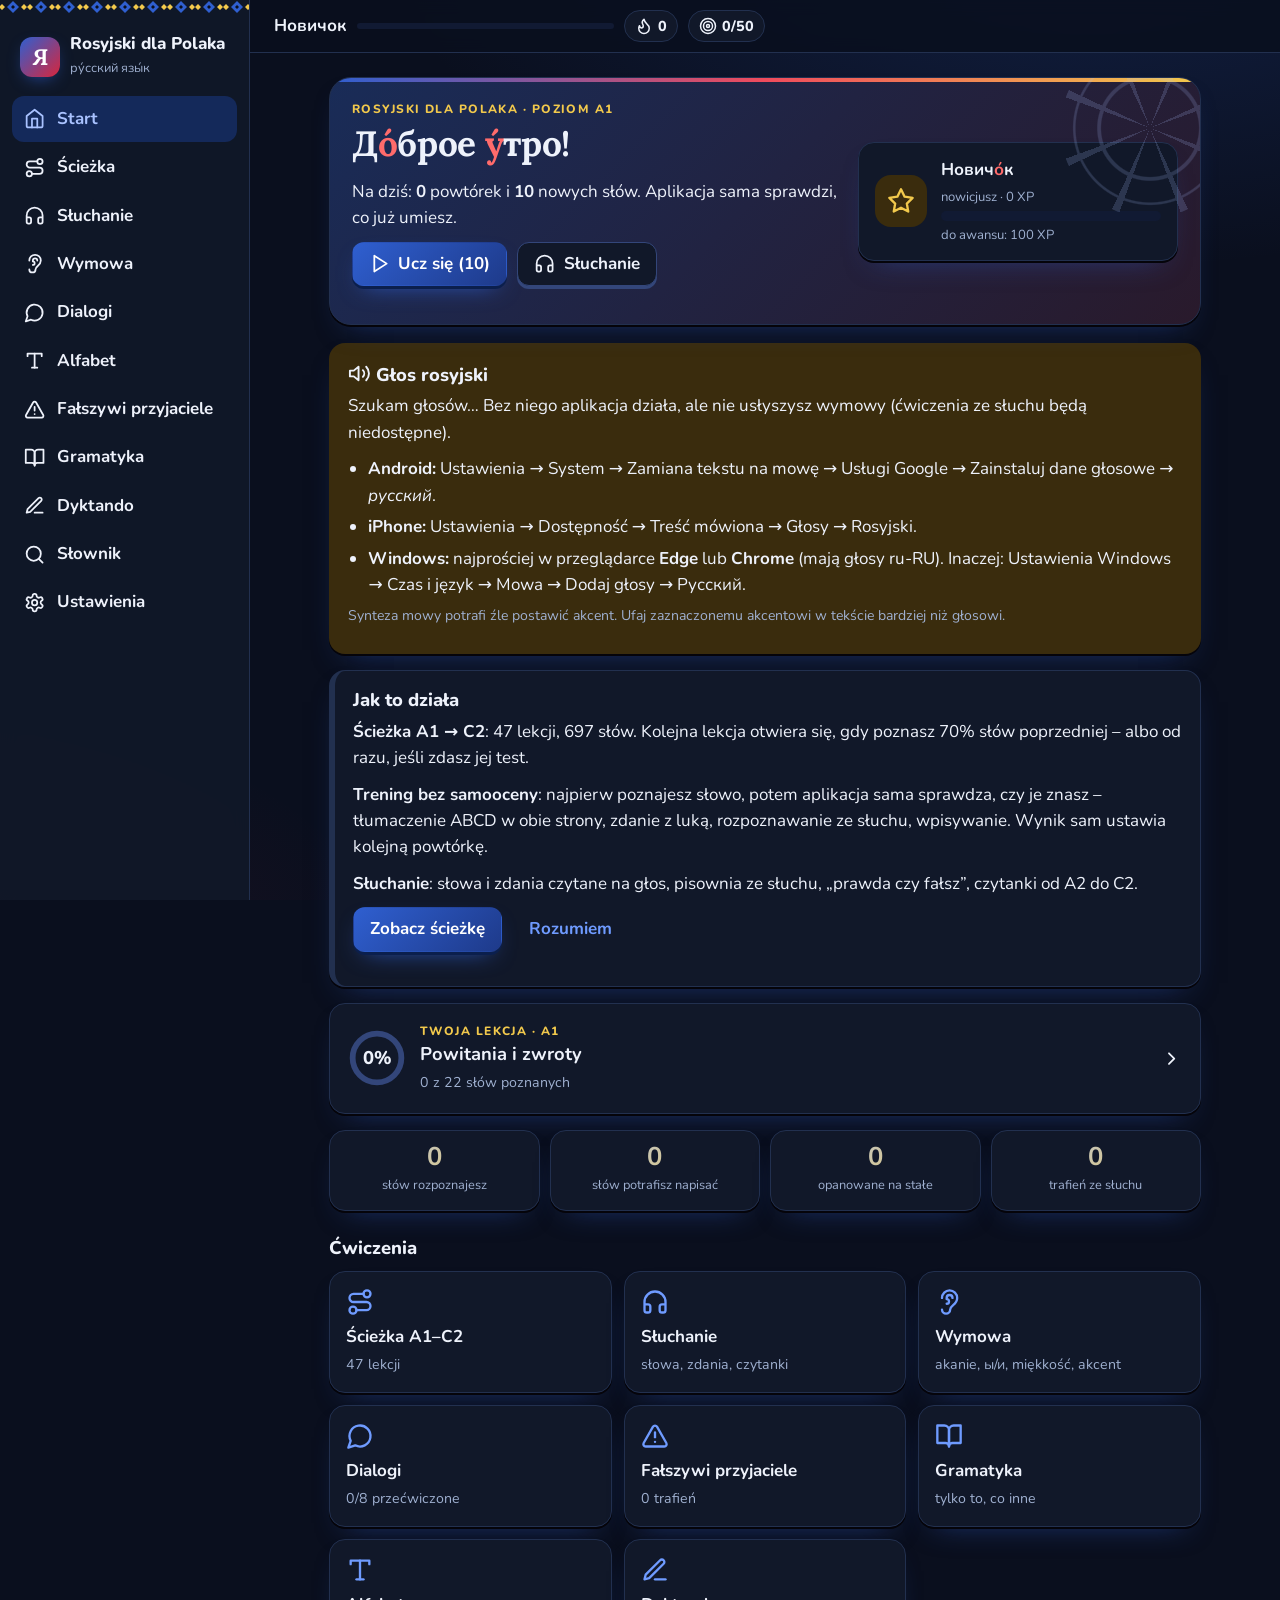
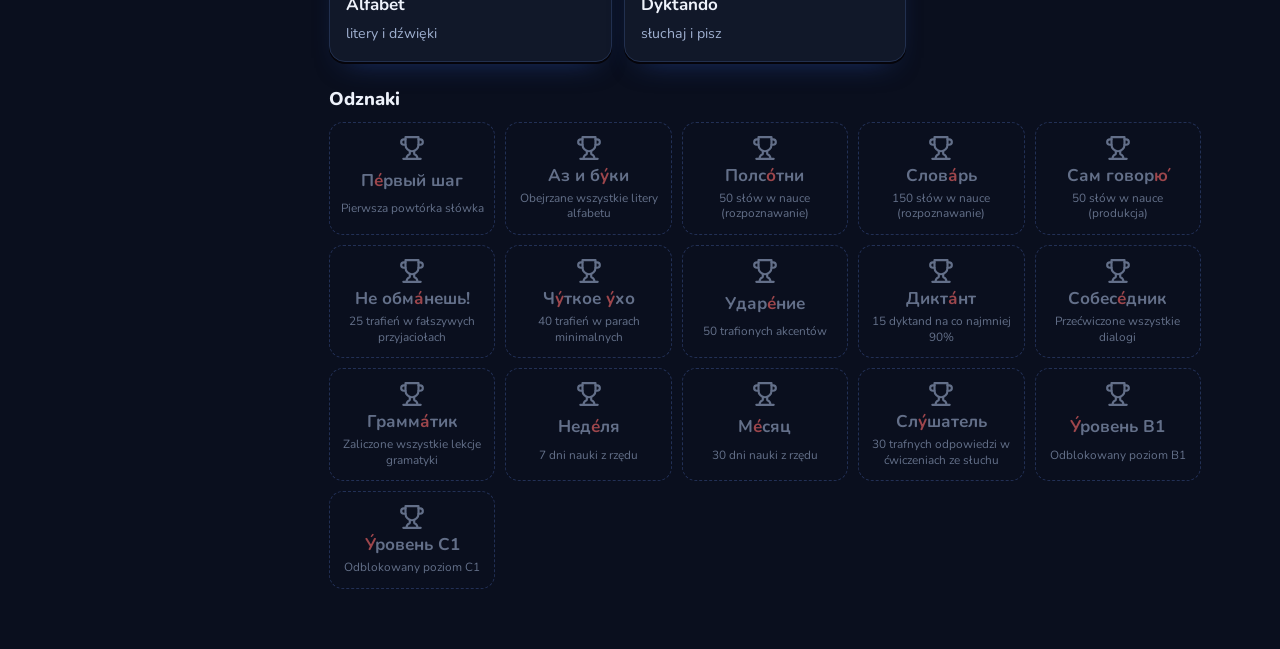
==== docs/index.html @ 23b83c66 "Rosyjski dla Polaka: ścieżka A1–C2 z akcentami, trening z automatycznym sprawdzaniem, słuchanie, mot" ====
<!doctype html>
<html lang="pl">
<head>
<meta charset="utf-8">
<meta name="viewport" content="width=device-width, initial-scale=1, viewport-fit=cover">
<title>Rosyjski dla Polaka</title>
<meta name="description" content="Nauka języka rosyjskiego dla osób polskojęzycznych: ścieżka A1–C2, słownictwo z akcentem i powtórkami, słuchanie, fałszywi przyjaciele, wymowa, dialogi, gramatyka kontrastowa.">
<meta name="theme-color" content="#0a0f1e">
<meta name="apple-mobile-web-app-capable" content="yes">
<meta name="mobile-web-app-capable" content="yes">
<meta name="apple-mobile-web-app-status-bar-style" content="default">
<meta name="apple-mobile-web-app-title" content="Rosyjski">
<link rel="manifest" href="manifest.webmanifest">
<link rel="apple-touch-icon" href="apple-touch-icon.png">
<link rel="preconnect" href="https://fonts.googleapis.com">
<link rel="preconnect" href="https://fonts.gstatic.com" crossorigin>
<link rel="stylesheet" href="https://fonts.googleapis.com/css2?family=Lora:ital,wght@0,400;0,500;0,700;1,400&family=Nunito:wght@400;600;700;800&display=swap">
<link rel="icon" href="data:image/svg+xml,%3Csvg xmlns='http://www.w3.org/2000/svg' viewBox='0 0 32 32'%3E%3Crect width='32' height='32' rx='8' fill='%231e3a8a'/%3E%3Crect y='26' width='32' height='6' fill='%23d7263d'/%3E%3Ctext x='16' y='21' font-family='Georgia' font-size='18' font-weight='700' fill='white' text-anchor='middle'%3E%D0%AF%3C/text%3E%3C/svg%3E">
<style>
/* ============================================================
   UKRAIŃSKI DLA POLAKA – system wizualny
   Paleta: kobalt i pszeniczne złoto, akcent czerwieni haftu (вишива́нка).
   Czcionki: Nunito (interfejs) + Lora (ukraińskie słowa) – obie z cyrylicą.
   ============================================================ */
/* Motyw czarno-fioletowy (domyślny) – tokeny w stylu shadcn: tła zinc/violet, akcent fioletowy, kontrast tekstu ≥ 4.5:1 */
:root, :root[data-theme="dark"] {
  --bg: #0a0f1e; --bg2: #111a33; --surface: #111829; --surface2: #172138; --ink: #eef2fb; --muted: #9fb0d0; --line: #22304f; --line2: #33467a;
  --primary: #6f9bff; --primary-d: #a9c2ff; --primary-soft: #14295a; --on-primary: #07122b; --fill: #2f5fd0;
  --gold: #f2c94c; --gold-l: #f2c94c; --gold-soft: #3a2c0d;
  --red: #ef4b5c; --red-soft: #3a1219;
  --ok: #4ade80; --ok-soft: #10291c; --bad: #fb7185; --bad-soft: #3a1420; --mid: #fbbf24; --mid-soft: #3a2c0d;
  --st: #ff6b6b;
  --glow: radial-gradient(1200px 600px at 85% -10%, rgba(47, 95, 208, .22), transparent 60%), radial-gradient(900px 500px at -10% 110%, rgba(215, 38, 61, .12), transparent 60%);
  --sans: 'Nunito', 'Segoe UI', system-ui, -apple-system, Roboto, sans-serif;
  --serif: 'Lora', Georgia, 'Times New Roman', serif;
  --clay: 0 2px 0 #05040a, 0 14px 30px -18px rgba(47, 95, 208, .55);
  --r: 16px;
  color-scheme: dark;
}
:root[data-theme="light"] {
  --bg: #f4f7fc; --bg2: #e6edf9; --surface: #ffffff; --surface2: #f8f6fd; --ink: #0f1a33; --muted: #4d5b78; --line: #dbe3f2; --line2: #c4d1ea;
  --primary: #1d4ed8; --primary-d: #1e3a8a; --primary-soft: #eef2fb; --on-primary: #ffffff; --fill: #1d4ed8;
  --gold: #1e3a8a; --gold-l: #d7263d; --gold-soft: #fef3c7;
  --red: #c8102e; --red-soft: #fde4e7;
  --ok: #15803d; --ok-soft: #dcfce7; --bad: #be123c; --bad-soft: #ffe4e6; --mid: #a16207; --mid-soft: #fef3c7;
  --st: #c8102e;
  --glow: radial-gradient(1200px 600px at 85% -10%, rgba(47, 95, 208, .10), transparent 60%);
  --clay: 0 2px 0 var(--line2), 0 12px 26px -18px rgba(30, 58, 138, .35);
  color-scheme: light;
}
* { box-sizing: border-box; }
html { -webkit-text-size-adjust: 100%; }
html, body { margin: 0; }
body { background: var(--bg); color: var(--ink); font: 17px/1.55 var(--sans); -webkit-font-smoothing: antialiased; overflow-x: hidden; }
a { color: var(--primary); text-underline-offset: 2px; }
button, input, select { font: inherit; color: inherit; }
h1, h2, h3 { line-height: 1.2; margin: 0 0 .4em; }
h1 { font-size: 1.7rem; font-weight: 800; letter-spacing: -.01em; }
h2 { font-size: 1.15rem; font-weight: 800; }
p { margin: 0 0 .6em; }
.ic { width: 1.25em; height: 1.25em; fill: none; stroke: currentColor; stroke-width: 2; stroke-linecap: round; stroke-linejoin: round; flex: none; vertical-align: -.22em; }
[lang="uk"], .ua { font-family: var(--serif); }
.st { color: var(--st); font-weight: 700; }
.muted { color: var(--muted); }
.small { font-size: .88rem; }
.center { text-align: center; justify-content: center; }
kbd { font: 600 .7rem var(--sans); border: 1px solid var(--line2); border-radius: 5px; padding: 0 .35em; color: var(--muted); margin-left: .4em; }
@media (hover: none) { kbd { display: none; } }

/* ---------- Szkielet ---------- */
.app { display: flex; min-height: 100vh; }
.side { width: 250px; flex: none; position: sticky; top: 0; height: 100vh; overflow-y: auto; background: var(--surface); border-right: 1px solid var(--line); padding: 0 12px 20px; }
.side::before { content: ''; display: block; height: 14px; margin: 0 -12px 14px; background: var(--emb) repeat-x center / auto 14px; }
.brand { display: flex; gap: 10px; align-items: center; padding: 6px 8px 16px; text-decoration: none; color: var(--ink); }
.brand .ini { width: 40px; height: 40px; border-radius: 12px; background: var(--primary); color: #fff; display: grid; place-items: center; font: 700 1.4rem var(--serif); box-shadow: inset 0 -5px 0 var(--gold-l); }
.brand b { display: block; font-weight: 800; line-height: 1.15; }
.brand small { color: var(--muted); font-size: .8rem; }
.nav a { display: flex; gap: 12px; align-items: center; padding: 10px 12px; border-radius: 12px; text-decoration: none; color: var(--ink); font-weight: 700; margin-bottom: 2px; }
.nav a:hover { background: var(--surface2); }
.nav a.on { background: var(--primary-soft); color: var(--primary-d); }
.col { flex: 1; min-width: 0; }
.status { position: sticky; top: 0; z-index: 20; display: flex; gap: 10px; align-items: center; padding: 10px 24px; background: color-mix(in srgb, var(--bg) 88%, transparent); backdrop-filter: blur(8px); border-bottom: 1px solid var(--line); }
.status .lv { display: flex; align-items: center; gap: 10px; text-decoration: none; color: var(--ink); flex: 1; max-width: 340px; min-width: 0; }
.status .lvn { font-weight: 700; white-space: nowrap; }
.status .bar { flex: 1; }
.pill { display: inline-flex; gap: 5px; align-items: center; padding: 4px 10px; border-radius: 99px; background: var(--surface); border: 1px solid var(--line); font-weight: 800; font-size: .9rem; white-space: nowrap; }
.pill.hot { color: var(--red); }
.pill.goal.done { background: var(--ok-soft); color: var(--ok); border-color: transparent; }
.main { max-width: 920px; margin: 0 auto; padding: 24px 24px 60px; }
.bottomnav { display: none; }
@media (max-width: 860px) {
  .side { display: none; }
  .status { padding: 8px 16px; }
  .main { padding: 16px 16px calc(96px + env(safe-area-inset-bottom)); }
  .bottomnav { display: flex; position: fixed; left: 0; right: 0; bottom: 0; z-index: 30; background: var(--surface); border-top: 1px solid var(--line); padding: 6px 4px calc(6px + env(safe-area-inset-bottom)); }
  .bottomnav a { flex: 1; display: flex; flex-direction: column; align-items: center; gap: 2px; padding: 6px 2px; text-decoration: none; color: var(--muted); font-size: .72rem; font-weight: 700; border-radius: 12px; min-height: 48px; }
  .bottomnav a .ic { width: 24px; height: 24px; }
  .bottomnav a.on { color: var(--primary); background: var(--primary-soft); }
  h1 { font-size: 1.45rem; }
}

/* ---------- Elementy ---------- */
.card { background: var(--surface); border: 1px solid var(--line); border-radius: var(--r); box-shadow: var(--clay); padding: 18px; margin-bottom: 16px; }
.card.note { background: var(--surface2); }
.card.warn { background: var(--gold-soft); border-color: transparent; }
.card.warn ul { padding-left: 1.2em; margin: .4em 0; }
.card.warn li { margin-bottom: .3em; }
.btn { display: inline-flex; align-items: center; justify-content: center; gap: 8px; min-height: 44px; padding: 8px 16px; border-radius: 12px; border: 1px solid var(--line2); background: var(--surface); color: var(--ink); font-weight: 700; text-decoration: none; cursor: pointer; box-shadow: 0 3px 0 var(--line2); transition: transform .08s, box-shadow .08s, background .15s; }
.btn:hover { background: var(--surface2); }
.btn:active { transform: translateY(2px); box-shadow: 0 1px 0 var(--line2); }
.btn:disabled { opacity: .55; cursor: default; }
.btn.primary { background: var(--primary); border-color: var(--primary-d); color: #fff; box-shadow: 0 3px 0 var(--primary-d); }
.btn.primary:hover { filter: brightness(1.07); }
:root[data-theme="dark"] .btn.primary { color: #0d1526; }
@media (prefers-color-scheme: dark) { :root:not([data-theme="light"]) .btn.primary { color: #0d1526; } }
.btn.ghost { background: transparent; box-shadow: none; border-color: transparent; color: var(--primary); }
.btn.danger { color: var(--bad); }
.btn.block { display: flex; width: 100%; }
.row { display: flex; flex-wrap: wrap; gap: 10px; align-items: center; margin: 10px 0 16px; }
.bar { height: 10px; border-radius: 99px; background: var(--bg2); overflow: hidden; }
.bar i { display: block; height: 100%; background: var(--primary); border-radius: 99px; transition: width .4s; }
.bar.gold i { background: var(--gold-l); }
.bar.thin { height: 6px; }
.tag { display: inline-flex; align-items: center; gap: 4px; font-size: .75rem; font-weight: 800; padding: 2px 9px; border-radius: 99px; background: var(--surface2); color: var(--muted); white-space: nowrap; }
.tag .ic { width: 1em; height: 1em; }
.sim-t { background: var(--ok-soft); color: var(--ok); }
.sim-p { background: var(--primary-soft); color: var(--primary-d); }
.sim-f { background: var(--red-soft); color: var(--red); }
.sim-o { background: var(--gold-soft); color: var(--gold); }
.say { display: inline-grid; place-items: center; width: 40px; height: 40px; border-radius: 50%; border: 1px solid var(--line2); background: var(--primary-soft); color: var(--primary-d); cursor: pointer; vertical-align: middle; flex: none; position: relative; }
.say.slow { width: auto; padding: 0 10px; border-radius: 99px; gap: 4px; display: inline-flex; align-items: center; }
.say.slow small { font-weight: 800; font-size: .72rem; }
.say.speaking, .say-chip.speaking { animation: pulse 1s infinite; }
@keyframes pulse { 50% { box-shadow: 0 0 0 6px color-mix(in srgb, var(--primary) 25%, transparent); } }
.chip { display: inline-flex; align-items: center; gap: 6px; padding: 6px 12px; border-radius: 99px; border: 1px solid var(--line2); background: var(--surface); text-decoration: none; color: var(--ink); font-weight: 700; font-size: .9rem; cursor: pointer; min-height: 40px; }
.chip.on { background: var(--primary); color: #fff; border-color: var(--primary-d); }
.chips { display: flex; gap: 8px; flex-wrap: wrap; margin-bottom: 16px; }
.tr { display: block; font: italic .9rem var(--sans); color: var(--muted); }
.sec { margin: 26px 0 12px; }
.phead { margin-bottom: 18px; }
.phead .lead { color: var(--muted); max-width: 64ch; }
.backl { display: inline-flex; align-items: center; gap: 4px; text-decoration: none; font-weight: 700; margin-bottom: 8px; min-height: 40px; }

/* ---------- Start ---------- */
.hero { display: grid; grid-template-columns: 1fr 320px; gap: 18px; align-items: center; margin-bottom: 18px; }
.kicker { text-transform: uppercase; letter-spacing: .12em; font-size: .75rem; font-weight: 800; color: var(--red); margin-bottom: .3em; }
.hero h1 { font-family: var(--serif); font-size: 2.2rem; }
.lvcard { display: flex; gap: 14px; align-items: center; background: var(--surface); border: 1px solid var(--line); border-radius: var(--r); box-shadow: var(--clay); padding: 14px 16px; }
.lvcard > div { flex: 1; display: grid; gap: 4px; }
.lvcard small { color: var(--muted); font-size: .82rem; }
.lvbadge { width: 52px; height: 52px; border-radius: 16px; background: var(--gold-soft); color: var(--gold); display: grid; place-items: center; flex: none; }
.lvbadge .ic { width: 28px; height: 28px; }
.intro { border-left: 6px solid var(--gold-l); }
.duo { display: grid; grid-template-columns: 1fr 1fr; gap: 16px; }
.dir { display: grid; gap: 10px; margin: 0; }
.dirh { display: flex; justify-content: space-between; align-items: baseline; }
.dirh h2 { margin: 0; }
.arrow { font-size: .8rem; font-weight: 800; color: var(--muted); background: var(--surface2); border-radius: 99px; padding: 2px 10px; }
.nums { display: grid; grid-template-columns: repeat(3, 1fr); gap: 8px; text-align: center; }
.nums b { display: block; font-size: 1.6rem; line-height: 1.1; }
.nums small { color: var(--muted); font-size: .78rem; }
.tiles { display: grid; grid-template-columns: repeat(3, 1fr); gap: 12px; }
.tile { display: grid; gap: 4px; padding: 16px; background: var(--surface); border: 1px solid var(--line); border-radius: var(--r); box-shadow: var(--clay); text-decoration: none; color: var(--ink); transition: transform .12s; }
.tile:hover { transform: translateY(-2px); }
.tile .ic { width: 28px; height: 28px; color: var(--primary); margin-bottom: 4px; }
.tile small { color: var(--muted); }
.badges { display: grid; grid-template-columns: repeat(auto-fill, minmax(150px, 1fr)); gap: 10px; }
.bdg { display: grid; gap: 2px; justify-items: center; text-align: center; padding: 12px 8px; border-radius: 14px; border: 1px dashed var(--line2); color: var(--muted); opacity: .6; }
.bdg .ic { width: 26px; height: 26px; }
.bdg small { font-size: .74rem; line-height: 1.3; }
.bdg.got { opacity: 1; border: 1px solid transparent; background: var(--gold-soft); color: var(--ink); }
.bdg.got .ic { color: var(--gold); }
@media (max-width: 860px) {
  .hero { grid-template-columns: 1fr; }
  .hero h1 { font-size: 1.8rem; }
  .duo { grid-template-columns: 1fr; }
  .tiles { grid-template-columns: 1fr 1fr; }
}

/* ---------- Słówka ---------- */
.topics { display: grid; grid-template-columns: repeat(auto-fill, minmax(220px, 1fr)); gap: 12px; }
.topic { display: grid; gap: 6px; text-decoration: none; color: var(--ink); margin: 0; }
.topic small { color: var(--muted); }
.tb { display: grid; grid-template-columns: 44px 1fr; align-items: center; gap: 8px; font-size: .75rem; color: var(--muted); }
.sessbar { display: flex; align-items: center; gap: 12px; margin-bottom: 14px; font-weight: 800; color: var(--muted); font-size: .9rem; }
.sessbar .bar { flex: 1; }
.fc { text-align: center; position: relative; padding: 26px 18px; }
.fc .meta { color: var(--muted); font-size: .85rem; font-weight: 700; margin-bottom: 8px; }
.newtag { position: absolute; top: 12px; right: 12px; font-size: .72rem; font-weight: 800; background: var(--gold-soft); color: var(--gold); padding: 2px 10px; border-radius: 99px; }
.big { font-size: 2.3rem; line-height: 1.25; margin: 6px 0; }
.big .ua { font-size: inherit; }
.big .tr { font-size: 1rem; margin-top: 4px; }
.big.pl { font-family: var(--sans); font-weight: 800; font-size: 1.7rem; }
.bigish { font-size: 1.45rem; }
.sayrow { display: flex; justify-content: center; gap: 8px; margin: 8px 0; }
.back { margin-top: 14px; padding-top: 14px; border-top: 1px dashed var(--line2); display: grid; gap: 8px; justify-items: center; }
.back .pl { font-size: 1.35rem; font-weight: 800; }
.forms { color: var(--muted); font-size: 1rem; }
.tags { display: flex; gap: 6px; flex-wrap: wrap; justify-content: center; }
.ex { background: var(--surface2); border-radius: 12px; padding: 10px 14px; width: 100%; }
.ex p { margin: 0 0 4px; }
.ex p[lang] { font-size: 1.12rem; }
.actions { margin-top: 4px; }
.actions.sticky { position: sticky; bottom: calc(80px + env(safe-area-inset-bottom)); z-index: 5; }
@media (min-width: 861px) { .actions.sticky { bottom: 16px; } }
.grades { display: grid; grid-template-columns: repeat(auto-fit, minmax(110px, 1fr)); gap: 8px; }
.grades .btn { flex-direction: column; gap: 0; min-height: 60px; }
.grades .btn small { font-weight: 600; color: var(--muted); font-size: .76rem; }
.grades .btn kbd { position: absolute; display: none; }
.grades .g1 { border-color: var(--bad); color: var(--bad); }
.grades .g3 { color: var(--mid); }
.grades .g4 { border-color: var(--primary); color: var(--primary-d); }
.grades .g5 { color: var(--ok); }
.ansrow { display: flex; gap: 8px; margin: 16px 0 10px; }
.answer { flex: 1; min-width: 0; min-height: 52px; padding: 10px 14px; border-radius: 12px; border: 2px solid var(--line2); background: var(--surface2); font: 1.35rem var(--serif); }
.answer:focus { outline: none; border-color: var(--primary); }
.verdict { padding: 8px 12px; border-radius: 12px; margin: 6px 0 8px; display: inline-block; }
.verdict.ok { background: var(--ok-soft); } .verdict.bad { background: var(--bad-soft); } .verdict.typo, .verdict.half { background: var(--mid-soft); }
.okc { color: var(--ok); } .badc { color: var(--bad); } .mid { color: var(--mid); }

/* klawiatura ekranowa */
.kb { display: grid; gap: 6px; margin: 6px auto 0; max-width: 620px; user-select: none; -webkit-user-select: none; }
.kb-row { display: flex; gap: 4px; justify-content: center; }
.key { flex: 1; max-width: 50px; min-height: 46px; padding: 0; border-radius: 9px; border: 1px solid var(--line2); background: var(--surface); box-shadow: 0 2px 0 var(--line2); font: 1.15rem var(--serif); cursor: pointer; touch-action: manipulation; }
.key:active { transform: translateY(2px); box-shadow: none; background: var(--primary-soft); }
.key.wide { max-width: 90px; flex: 1.6; font-family: var(--sans); font-weight: 800; font-size: 1rem; }
.key.space { max-width: 300px; flex: 5; font-family: var(--sans); font-size: .85rem; color: var(--muted); }
.key.ent { background: var(--primary); color: #fff; border-color: var(--primary-d); }
@media (max-width: 420px) { .kb-row { gap: 3px; } .key { min-height: 44px; font-size: 1.05rem; border-radius: 7px; } }

/* test wejściowy */
.tgrid { display: grid; grid-template-columns: repeat(auto-fill, minmax(150px, 1fr)); gap: 8px; margin-bottom: 16px; }
.tw { display: grid; gap: 2px; padding: 12px; border-radius: 12px; border: 1px solid var(--line2); background: var(--surface); cursor: pointer; text-align: left; min-height: 56px; }
.tw .ua { font-size: 1.2rem; }
.tw small { display: none; color: var(--ok); font-weight: 700; }
.tw.on { background: var(--ok-soft); border-color: var(--ok); }
.tw.on small { display: block; }

/* słownik */
.filters { display: grid; grid-template-columns: 2fr 1fr 1fr; gap: 8px; margin-bottom: 14px; }
.filters input, .filters select, .form input, .form select { min-height: 44px; padding: 8px 12px; border-radius: 12px; border: 1px solid var(--line2); background: var(--surface); }
@media (max-width: 640px) { .filters { grid-template-columns: 1fr 1fr; } .filters input { grid-column: 1 / -1; } }
.wlist { display: grid; gap: 8px; }
.wrow { display: flex; gap: 12px; align-items: flex-start; background: var(--surface); border: 1px solid var(--line); border-radius: 14px; padding: 10px 12px; }
.wmain { flex: 1; min-width: 0; }
.wmain .ua { font-size: 1.2rem; }
.wmain .pl { font-weight: 700; }
.wmain .forms { font-size: .9rem; }
.wside { display: grid; justify-items: end; gap: 6px; }
.dots { display: flex; gap: 4px; }
.dots i { width: 10px; height: 10px; border-radius: 50%; background: var(--bg2); border: 1px solid var(--line2); }
.dots i.l { background: var(--gold-l); } .dots i.k { background: var(--ok); }
@media (max-width: 520px) { .wside .tag { display: none; } }

/* fałszywi przyjaciele */
.ff { display: grid; grid-template-columns: repeat(auto-fill, minmax(260px, 1fr)); gap: 12px; }
.ffc { margin: 0; }
.ffh { display: flex; gap: 10px; align-items: center; margin-bottom: 6px; }
.ffh .tr { display: inline; margin-left: 6px; }
.eq { color: var(--ok); margin: 0; }
.neq { color: var(--red); }
.opts { display: grid; gap: 10px; margin: 10px 0; }
.opts.two { grid-template-columns: 1fr 1fr; }
.opt { min-height: 54px; flex-direction: column; gap: 0; }
.opt small { color: var(--muted); font-weight: 600; }
.opt.right { background: var(--ok-soft); border-color: var(--ok); color: var(--ok); opacity: 1; }
.opt.wrong { background: var(--bad-soft); border-color: var(--bad); color: var(--bad); opacity: 1; }

/* wymowa */
.rules { display: grid; gap: 12px; }
.rule { margin: 0; }
.exs { display: flex; gap: 8px; flex-wrap: wrap; }
.say-chip .ua, .say-chip span { font-size: 1.1rem; }
.big-say { min-height: 56px; font-size: 1.1rem; }
.letters { display: flex; justify-content: center; gap: 2px; flex-wrap: wrap; margin-top: 10px; }
.lt { font: 2.3rem/1.3 var(--serif); padding: 2px 3px; }
.lt.v { min-width: 48px; min-height: 60px; border-radius: 12px; border: 2px dashed var(--line2); background: var(--surface2); cursor: pointer; }
.lt.v:hover { border-color: var(--primary); }
.lt.v.right { background: var(--ok-soft); border: 2px solid var(--ok); color: var(--ok); }
.lt.v.wrong { background: var(--bad-soft); border: 2px solid var(--bad); color: var(--bad); }
.gap { color: var(--primary); border-bottom: 3px solid var(--primary); padding: 0 .1em; }

/* dialogi */
.dlist { display: grid; gap: 10px; }
.dl { display: flex; gap: 14px; align-items: center; text-decoration: none; color: var(--ink); margin: 0; }
.dl > .ic { width: 26px; height: 26px; color: var(--primary); }
.dl > div { flex: 1; display: grid; }
.dl small { color: var(--muted); }
.num { width: 34px; height: 34px; border-radius: 10px; background: var(--primary-soft); color: var(--primary-d); display: grid; place-items: center; font-weight: 800; flex: none; }
.dctl { display: flex; flex-wrap: wrap; gap: 8px; align-items: center; margin-bottom: 10px; }
.chatlog { display: grid; gap: 10px; margin: 16px 0; }
.bub { max-width: 82%; padding: 10px 14px 8px; border-radius: 18px; background: var(--surface); border: 1px solid var(--line); box-shadow: var(--clay); transition: box-shadow .2s, transform .2s; }
.bub.r0 { justify-self: start; border-bottom-left-radius: 6px; }
.bub.r1 { justify-self: end; border-bottom-right-radius: 6px; background: var(--primary-soft); }
.bub.now { box-shadow: 0 0 0 3px var(--gold-l); transform: scale(1.01); }
.who { font-size: .78rem; font-weight: 800; color: var(--red); }
.utt { font-size: 1.2rem; line-height: 1.4; }
.plt { color: var(--muted); font-size: .92rem; margin-top: 2px; }
.reveal { border: 1px dashed var(--line2); background: transparent; border-radius: 10px; padding: 4px 12px; color: var(--muted); cursor: pointer; font: 700 .9rem var(--sans); }
.tools { display: flex; gap: 4px; flex-wrap: wrap; margin-top: 6px; }
.tb1 { display: inline-flex; gap: 4px; align-items: center; border: 1px solid var(--line2); background: var(--surface); border-radius: 99px; min-height: 36px; padding: 0 10px; cursor: pointer; color: var(--primary-d); }
.tb1 small { font-weight: 800; font-size: .72rem; }
.tb1.rec { background: var(--red); color: #fff; border-color: var(--red); animation: pulse 1s infinite; }
.srres { font-size: .88rem; margin-top: 4px; }
.yourturn { border: 2px solid var(--gold-l); }
@media (max-width: 520px) { .bub { max-width: 94%; } }

/* dyktando */
.dict { font-size: 1.3rem; line-height: 1.6; }
.okw { color: var(--ok); }
.badw { color: var(--bad); text-decoration: underline wavy; text-underline-offset: 4px; }

/* gramatyka */
.lesson p { max-width: 70ch; }
.tbl { border-collapse: collapse; margin: 8px 0 14px; width: 100%; }
.tbl td { border-bottom: 1px solid var(--line); padding: 8px 10px; vertical-align: top; }
.tbl td[lang] { font-size: 1.12rem; }
.tbl b { color: var(--red); }
.qz { margin-bottom: 12px; }
.qz .opts { grid-template-columns: 1fr; }
.qz .opt { align-items: flex-start; text-align: left; font-family: var(--serif); font-size: 1.1rem; font-weight: 500; }
.empty { text-align: center; padding: 30px 18px; }
.empty .row { justify-content: center; }

/* alfabet */
.abc { display: grid; grid-template-columns: repeat(auto-fill, minmax(78px, 1fr)); gap: 8px; }
.lt-tile { position: relative; display: grid; gap: 0; justify-items: center; padding: 10px 4px; border-radius: 14px; border: 1px solid var(--line2); background: var(--surface); box-shadow: 0 3px 0 var(--line2); cursor: pointer; min-height: 72px; }
.lt-tile b { font: 1.5rem var(--serif); }
.lt-tile small { color: var(--muted); font-size: .78rem; }
.lt-tile.seen { background: var(--surface2); }
.lt-tile.on { border-color: var(--primary); background: var(--primary-soft); }
.lt-tile .dot { position: absolute; top: 7px; right: 8px; width: 8px; height: 8px; border-radius: 50%; background: var(--red); }
.letter { display: flex; gap: 20px; align-items: center; }
.lbig { font: 4rem/1 var(--serif); color: var(--primary); min-width: 110px; text-align: center; }
.ipa { color: var(--muted); }
.exw { display: flex; gap: 10px; align-items: center; flex-wrap: wrap; }
.exw .tr { display: inline; }
@media (max-width: 520px) { .letter { flex-direction: column; text-align: center; } .exw { justify-content: center; } }

/* ustawienia */
.form { display: grid; gap: 12px; }
.form label { display: flex; justify-content: space-between; gap: 12px; align-items: center; flex-wrap: wrap; font-weight: 700; }
.form input[type=number] { width: 100px; }
.sw { display: flex; gap: 10px; align-items: center; font-weight: 700; cursor: pointer; min-height: 40px; }
.form .sw { justify-content: flex-start; }
.sw input { width: 20px; height: 20px; accent-color: var(--primary); }

/* toasty, konfetti */
#toasts { position: fixed; top: 64px; right: 16px; z-index: 100; display: grid; gap: 8px; pointer-events: none; }
.toast { background: var(--surface); border: 1px solid var(--line); border-left: 6px solid var(--primary); border-radius: 12px; padding: 10px 14px; box-shadow: var(--clay); display: grid; min-width: 220px; animation: tin .3s; }
.toast span { color: var(--muted); font-size: .88rem; }
.toast.badge, .toast.level { border-left-color: var(--gold-l); }
.toast.goal { border-left-color: var(--ok); }
.toast.out { opacity: 0; transform: translateX(20px); transition: .4s; }
@keyframes tin { from { opacity: 0; transform: translateY(-10px); } }
.confetti { position: fixed; inset: 0; pointer-events: none; z-index: 99; }
@media (max-width: 860px) { #toasts { left: 16px; right: 16px; top: 56px; } }
@media (prefers-reduced-motion: reduce) { *, *::before, *::after { animation: none !important; transition: none !important; } }
:focus-visible { outline: 3px solid var(--gold-l); outline-offset: 2px; }

/* pas haftu (вишивка) */
:root { --emb: url("data:image/svg+xml,%3Csvg xmlns='http://www.w3.org/2000/svg' width='28' height='14' viewBox='0 0 28 14'%3E%3Cpath d='M14 1l6 6-6 6-6-6z' fill='%232f5fd0'/%3E%3Cpath d='M14 5l2 2-2 2-2-2z' fill='%230a0f1e'/%3E%3Cpath d='M0 7l3-3 3 3-3 3zM22 7l3-3 3 3-3 3z' fill='%23f2c94c'/%3E%3C/svg%3E"); }

/* ============================================================
   Czarno-fioletowy: nadpisania i nowe elementy (ścieżka, trening, słuchanie)
   ============================================================ */
body { background: var(--glow), var(--bg); background-attachment: fixed; }
.side, .bottomnav { background: color-mix(in srgb, var(--surface) 92%, transparent); backdrop-filter: blur(10px); }
.brand .ini { background: linear-gradient(135deg, #2f5fd0, #d7263d); box-shadow: 0 6px 18px -8px #2f5fd0; color: #fff; }
.btn.primary, :root[data-theme="dark"] .btn.primary { background: linear-gradient(135deg, var(--fill), #1e3a8a); border-color: transparent; color: #fff; box-shadow: 0 3px 0 #0b1f4d, 0 10px 24px -12px #2f5fd0; }
:root[data-theme="light"] .btn.primary { box-shadow: 0 3px 0 #0b1f4d; }
.chip.on { background: var(--fill); color: #fff; border-color: var(--fill); }
.key.ent { background: var(--fill); color: #fff; border-color: var(--fill); }
.bar i { background: linear-gradient(90deg, #2f5fd0, #d7263d); }
.hero { background: linear-gradient(135deg, rgba(47, 95, 208, .28), rgba(215, 38, 61, .12)), var(--surface); border: 1px solid var(--line); border-radius: 22px; padding: 22px; box-shadow: var(--clay); }
.hero .kicker { color: var(--gold); }
.hero h1 { color: var(--ink); }
.nav a.on, .bottomnav a.on { background: var(--primary-soft); color: var(--primary-d); }
.card, .tile, .lvcard, .wrow, .tw, .bub, .lt-tile { border-color: var(--line); }
.tile:hover, .unode:hover:not(.lock) { box-shadow: 0 0 0 1px var(--primary), var(--clay); }
.say { background: var(--primary-soft); color: var(--primary-d); border-color: var(--line2); }
a { color: var(--primary-d); }
.st { color: var(--st); }

/* ścieżka */
.lvl { background: var(--surface); border: 1px solid var(--line); border-radius: 20px; padding: 16px; margin-bottom: 16px; box-shadow: var(--clay); }
.lvl.locked { opacity: .72; }
.lvlh { display: flex; gap: 12px; align-items: center; margin-bottom: 10px; }
.lvlh b { display: block; font-size: 1.05rem; }
.lvlh small { color: var(--muted); }
.lvtag { display: inline-grid; place-items: center; min-width: 46px; height: 32px; padding: 0 8px; border-radius: 10px; font: 800 .95rem var(--sans); color: #fff; vertical-align: middle; }
.lv-A1 { background: #0b1f4d; } .lv-A2 { background: #1e3a8a; } .lv-B1 { background: #1d4ed8; } .lv-B2 { background: #2f5fd0; } .lv-C1 { background: #b91c1c; } .lv-C2 { background: linear-gradient(135deg, #1e3a8a, #e9b949); }
.units { display: grid; grid-template-columns: repeat(auto-fill, minmax(150px, 1fr)); gap: 10px; margin-top: 12px; }
.unode { display: grid; justify-items: center; text-align: center; gap: 4px; padding: 14px 8px; border-radius: 16px; background: var(--surface2); border: 1px solid var(--line); text-decoration: none; color: var(--ink); transition: transform .15s; }
.unode:hover:not(.lock) { transform: translateY(-2px); }
.unode .uname { font-weight: 800; line-height: 1.2; font-size: .95rem; }
.unode small { color: var(--muted); font-size: .78rem; }
.unode.lock { opacity: .55; }
.unode.cur { border-color: var(--primary); box-shadow: 0 0 0 2px rgba(111, 155, 255, .35), 0 0 24px -6px #2f5fd0; }
.unode.done .rfg { stroke: var(--ok); }
.unode.text { border-style: dashed; }
.ring { position: relative; width: 58px; height: 58px; display: grid; place-items: center; flex: none; }
.ring svg { position: absolute; inset: 0; width: 100%; height: 100%; transform: rotate(-90deg); }
.ring .rbg { fill: none; stroke: var(--line2); stroke-width: 5; }
.ring .rfg { fill: none; stroke: url(#none); stroke: var(--gold-l); stroke-width: 5; stroke-linecap: round; transition: stroke-dashoffset .6s; }
.ring b { position: relative; font-size: .78rem; font-weight: 800; }
.ring.lockic { border-radius: 50%; background: var(--surface); border: 1px solid var(--line2); color: var(--muted); }
.ring.lockic .ic { width: 24px; height: 24px; }
.nextunit { display: flex; gap: 14px; align-items: center; text-decoration: none; color: var(--ink); }
.nextunit > div { flex: 1; } .nextunit b { display: block; font-size: 1.15rem; } .nextunit small { color: var(--muted); }
.nextunit .kicker { color: var(--gold); margin: 0; }
.unithead { display: flex; gap: 16px; align-items: center; flex-wrap: wrap; }
.unithead .row { margin: 0; flex: 1; }
.kpis { display: grid; grid-template-columns: repeat(4, 1fr); gap: 10px; margin-bottom: 8px; }
.kpi { background: var(--surface); border: 1px solid var(--line); border-radius: var(--r); padding: 12px; text-align: center; box-shadow: var(--clay); }
.kpi b { display: block; font-size: 1.6rem; line-height: 1.1; background: linear-gradient(135deg, var(--primary-d), var(--gold-l)); -webkit-background-clip: text; background-clip: text; color: transparent; }
.kpi small { color: var(--muted); font-size: .8rem; }
@media (max-width: 640px) { .kpis { grid-template-columns: repeat(2, 1fr); } }

/* trening i pytania */
.qtitle { font-weight: 800; color: var(--muted); text-transform: uppercase; letter-spacing: .06em; font-size: .78rem; margin-bottom: 8px; }
.opt { justify-content: flex-start; text-align: left; min-height: 54px; gap: 12px; }
.opt kbd { margin: 0; }
.opt .ua { font-size: 1.2rem; }
.opt.right { background: var(--ok-soft); border-color: var(--ok); color: var(--ink); opacity: 1; }
.opt.wrong { background: var(--bad-soft); border-color: var(--bad); color: var(--ink); opacity: 1; animation: shake .35s; }
.opt.pop { animation: pop .35s cubic-bezier(.2, 1.6, .4, 1); }
@keyframes pop { 40% { transform: scale(1.03); } }
@keyframes shake { 20%, 60% { transform: translateX(-6px); } 40%, 80% { transform: translateX(6px); } }
.cloze { font-size: 1.35rem; line-height: 1.5; margin: 8px 0; }
.cloze .gap { display: inline-block; min-width: 4em; border-bottom: 3px solid var(--gold-l); color: var(--gold); text-align: center; margin: 0 .15em; }
.listenbox { display: flex; gap: 12px; justify-content: center; align-items: center; margin: 10px 0; }
.bigplay { width: 92px; height: 92px; border-radius: 50%; border: 0; cursor: pointer; display: grid; place-items: center; color: #fff; background: radial-gradient(circle at 30% 30%, #6f9bff, #2f5fd0 55%, #1e3a8a); box-shadow: 0 0 0 8px rgba(47, 95, 208, .18), 0 14px 30px -10px #2f5fd0; transition: transform .1s; }
.bigplay:active { transform: scale(.96); }
.bigplay .ic { width: 40px; height: 40px; }
.bigplay.speaking { animation: pulse 1s infinite; }
.trq { font-size: 1.15rem; font-weight: 700; margin-top: 10px; }
.reveal { margin-top: 10px; padding: 14px; border-radius: 14px; background: var(--surface2); border: 1px solid var(--line); display: grid; gap: 6px; justify-items: center; text-align: center; }
.reveal .pl { font-weight: 800; font-size: 1.1rem; }
.big.sm { font-size: 1.7rem; }
.introcard .bigpl { font-size: 1.4rem; font-weight: 800; margin: 6px 0; }
.introcard { border: 1px solid var(--primary); box-shadow: 0 0 0 1px rgba(111, 155, 255, .25), 0 0 40px -12px #2f5fd0; }
.verdict { display: block; text-align: center; font-size: 1.05rem; }
.verdict.bad { background: var(--bad-soft); } .verdict.ok { background: var(--ok-soft); }
.sessbar .combo { display: inline-flex; gap: 4px; align-items: center; color: #fb923c; font-weight: 800; animation: pulse 1s infinite; }
.xpfloat { position: fixed; z-index: 120; font-weight: 800; color: var(--gold); pointer-events: none; transform: translate(-50%, 0); animation: floatup 1.1s ease-out forwards; }
@keyframes floatup { to { transform: translate(-50%, -60px); opacity: 0; } }
.readtext { font-size: 1.2rem; line-height: 1.7; }
.qz .opt { min-height: 48px; }
@media (prefers-reduced-motion: reduce) { .bigplay, .sessbar .combo { animation: none; } }
.ring.lockic svg.ic { position: static; transform: none; width: 24px; height: 24px; inset: auto; }
@media (max-width: 520px) { .units { grid-template-columns: repeat(2, minmax(0, 1fr)); } .unode { padding: 12px 6px; } }

/* ============================================================
   Rosyjski: granat i kobalt (gżel), czerwień i złoto (chochłoma)
   ============================================================ */
.lv-A1 { background: #1e3a8a; } .lv-A2 { background: #1d4ed8; } .lv-B1 { background: #2563eb; } .lv-B2 { background: #3158c9; }
.lv-C1 { background: #b91c1c; } .lv-C2 { background: linear-gradient(135deg, #b91c1c, #c48a12); }
.hero { position: relative; overflow: hidden; }
.hero::after { content: ''; position: absolute; right: -40px; top: -40px; width: 180px; height: 180px; border-radius: 50%; pointer-events: none; opacity: .18;
  background: radial-gradient(circle, transparent 38%, currentColor 39%, currentColor 41%, transparent 42%), radial-gradient(circle, transparent 58%, currentColor 59%, currentColor 60%, transparent 61%),
  conic-gradient(from 0deg, transparent 0 20deg, currentColor 20deg 25deg, transparent 25deg 65deg, currentColor 65deg 70deg, transparent 70deg 110deg, currentColor 110deg 115deg, transparent 115deg 155deg, currentColor 155deg 160deg, transparent 160deg 200deg, currentColor 200deg 205deg, transparent 205deg 245deg, currentColor 245deg 250deg, transparent 250deg 290deg, currentColor 290deg 295deg, transparent 295deg 335deg, currentColor 335deg 340deg, transparent 340deg);
  color: var(--primary-d); -webkit-mask: radial-gradient(circle, #000 70%, transparent 71%); mask: radial-gradient(circle, #000 70%, transparent 71%); }
.hero::before { content: ''; position: absolute; left: 0; right: 0; top: 0; height: 4px; background: linear-gradient(90deg, var(--fill), var(--red), var(--gold)); }

</style>
</head>
<body>
<div class="app">
  <aside class="side" aria-label="Menu główne">
    <a class="brand" href="#/start"><span class="ini">Я</span><span><b>Rosyjski dla Polaka</b><small>ру́сский язы́к</small></span></a>
    <nav class="nav" id="nav"></nav>
  </aside>
  <div class="col">
    <div class="status" id="status" aria-label="Postęp dnia"></div>
    <main class="main" id="main"></main>
  </div>
</div>
<nav class="bottomnav" id="bnav" aria-label="Nawigacja"></nav>
<div id="toasts" aria-live="polite"></div>
<script>
/* ============================================================
   SŁOWNICTWO A1 (rosyjski)
   W(rosyjski z akcentem, część mowy, polski, formy, podobieństwo, przykład, przykład PL)
   Akcent: znak U+0301 po samogłosce akcentowanej (рука́); ё jest zawsze akcentowane.
   Część mowy: ч/ж/с – rodzaj rzeczownika, мн – tylko l. mnoga, д – czasownik
     (para aspektowa: niedokonany / dokonany), п – przymiotnik, пр – przysłówek,
     ф – zwrot, з – słowo funkcyjne/zaimek.
   Podobieństwo do polskiego: t – przezroczyste, p – podobne z różnicą,
     f – fałszywy przyjaciel, o – zupełnie obce.
   W przykładzie słowo docelowe w {…} (ćwiczenia z luką).
   ============================================================ */
var UA = window.UA || (window.UA = {});
UA.TOPICS = [];
UA.WORDS = [];
(function () {
  var cur;
  function T(id, name) { cur = id; UA.TOPICS.push({ id: id, name: name, level: 'A1' }); }
  function W(ua, pos, pl, forms, sim, ex, exPl) {
    UA.WORDS.push({ ua: ua, pos: pos, pl: pl, forms: forms || '', sim: sim, ex: ex || '', exPl: exPl || '', topic: cur });
  }

  T('a1_privet', 'Powitania i zwroty');
  W('приве́т', 'ф', 'cześć (na powitanie)', '', 'p', '{Приве́т}! Как дела́?', 'Cześć! Co słychać?');
  W('здра́вствуйте', 'ф', 'dzień dobry (grzecznie)', 'pierwsze в się nie wymawia: [здра́ствуйте]', 'p', '{Здра́вствуйте}, А́нна Петро́вна!', 'Dzień dobry, pani Anno!');
  W('до́брое у́тро', 'ф', 'dzień dobry (rano)', '', 'p', '{До́брое у́тро}! Как спа́лось?', 'Dzień dobry! Jak się spało?');
  W('до́брый ве́чер', 'ф', 'dobry wieczór', '', 'p', '{До́брый ве́чер}, друзья́!', 'Dobry wieczór, przyjaciele!');
  W('до свида́ния', 'ф', 'do widzenia', '', 'p', '{До свида́ния}, до за́втра!', 'Do widzenia, do jutra!');
  W('пока́', 'ф', 'na razie, cześć (na pożegnanie)', '', 'o', 'Ну, {пока́}! Звони́!', 'No to na razie! Dzwoń!');
  W('спаси́бо', 'з', 'dziękuję', '', 'o', '{Спаси́бо} за по́мощь!', 'Dziękuję za pomoc!');
  W('пожа́луйста', 'з', 'proszę; nie ma za co', 'czyt. [пожа́лста]', 'o', 'Ча́й, {пожа́луйста}.', 'Herbatę, proszę.');
  W('извини́те', 'ф', 'przepraszam (grzecznie)', 'do kolegi: извини́', 'o', '{Извини́те}, где метро́?', 'Przepraszam, gdzie jest metro?');
  W('да', 'з', 'tak', '', 'o', '{Да}, коне́чно.', 'Tak, oczywiście.');
  W('нет', 'з', 'nie; nie ma', '', 'p', '{Нет}, спаси́бо.', 'Nie, dziękuję.');
  W('Как дела́?', 'ф', 'co słychać? jak leci?', 'odp.: Хорошо́! / Норма́льно.', 'o', 'Приве́т, Ма́ша! {Как дела́}?', 'Cześć, Masza! Co słychać?');
  W('Меня́ зову́т …', 'ф', 'nazywam się…, mam na imię…', 'Как вас зову́т? Как тебя́ зову́т?', 'p', '{Меня́ зову́т} Марци́н.', 'Mam na imię Marcin.');
  W('о́чень прия́тно', 'ф', 'bardzo mi miło', '', 'p', '{О́чень прия́тно} познако́миться!', 'Bardzo miło mi pana poznać!');
  W('Я не понима́ю.', 'ф', 'nie rozumiem', '', 'p', 'Извини́те, {я не понима́ю}.', 'Przepraszam, nie rozumiem.');
  W('Ско́лько сто́ит?', 'ф', 'ile kosztuje?', '', 'o', '{Ско́лько сто́ит} э́тот хлеб?', 'Ile kosztuje ten chleb?');
  W('где', 'з', 'gdzie', '', 'p', '{Где} ты живёшь?', 'Gdzie mieszkasz?');
  W('когда́', 'з', 'kiedy', '', 'p', '{Когда́} ты придёшь?', 'Kiedy przyjdziesz?');
  W('что', 'з', 'co', 'czyt. [што]', 'p', '{Что} э́то?', 'Co to jest?');
  W('кто', 'з', 'kto', '', 't', '{Кто} э́то?', 'Kto to jest?');
  W('почему́', 'з', 'dlaczego', '', 'o', '{Почему́} ты у́чишь ру́сский?', 'Dlaczego uczysz się rosyjskiego?');
  W('как', 'з', 'jak', '', 'p', '{Как} тебя́ зову́т?', 'Jak masz na imię?');

  T('a1_semya', 'Ludzie i rodzina');
  W('челове́к', 'ч', 'człowiek', 'D. челове́ка · lm. лю́ди', 'p', 'Он хоро́ший {челове́к}.', 'On jest dobrym człowiekiem.');
  W('мужчи́на', 'ч', 'mężczyzna', 'D. мужчи́ны (odmiana jak rz. żeńskie)', 'o', 'Э́тот {мужчи́на} – наш сосе́д.', 'Ten mężczyzna to nasz sąsiad.');
  W('же́нщина', 'ж', 'kobieta', 'D. же́нщины', 'o', 'Э́та {же́нщина} – врач.', 'Ta kobieta jest lekarką.');
  W('ребёнок', 'ч', 'dziecko', 'D. ребёнка · lm. де́ти', 'o', 'У них {ребёнок}.', 'Mają dziecko.');
  W('мать', 'ж', 'matka', 'D. ма́тери · potocznie: ма́ма', 'p', 'Моя́ {мать} – учи́тельница.', 'Moja matka jest nauczycielką.');
  W('оте́ц', 'ч', 'ojciec', 'D. отца́ · potocznie: па́па', 'p', 'Мой {оте́ц} рабо́тает в больни́це.', 'Mój ojciec pracuje w szpitalu.');
  W('роди́тели', 'мн', 'rodzice', 'D. роди́телей', 'p', 'Мои́ {роди́тели} живу́т в Кра́кове.', 'Moi rodzice mieszkają w Krakowie.');
  W('сын', 'ч', 'syn', 'D. сы́на · lm. сыновья́', 't', 'Наш {сын} хо́дит в шко́лу.', 'Nasz syn chodzi do szkoły.');
  W('дочь', 'ж', 'córka', 'D. до́чери · lm. до́чери', 'p', 'Её {дочь} у́чится в университе́те.', 'Jej córka studiuje na uniwersytecie.');
  W('брат', 'ч', 'brat', 'D. бра́та · lm. бра́тья', 't', 'У меня́ есть {брат}.', 'Mam brata.');
  W('сестра́', 'ж', 'siostra', 'D. сестры́ · lm. сёстры', 'p', 'Моя́ {сестра́} ста́рше меня́.', 'Moja siostra jest starsza ode mnie.');
  W('ба́бушка', 'ж', 'babcia', 'D. ба́бушки', 'p', '{Ба́бушка} печёт пиро́г.', 'Babcia piecze placek.');
  W('де́душка', 'ч', 'dziadek', 'D. де́душки (odmiana jak rz. żeńskie)', 'p', '{Де́душка} чита́ет газе́ту.', 'Dziadek czyta gazetę.');
  W('муж', 'ч', 'mąż', 'D. му́жа · lm. мужья́', 'p', 'Мой {муж} хорошо́ гото́вит.', 'Mój mąż dobrze gotuje.');
  W('жена́', 'ж', 'żona', 'D. жены́ · lm. жёны', 'p', 'Его́ {жена́} – врач.', 'Jego żona jest lekarką.');
  W('друг', 'ч', 'przyjaciel', 'D. дру́га · lm. друзья́', 'p', 'Э́то мой лу́чший {друг}.', 'To mój najlepszy przyjaciel.');
  W('подру́га', 'ж', 'przyjaciółka, koleżanka', 'D. подру́ги', 'p', 'Моя́ {подру́га} живёт в Москве́.', 'Moja przyjaciółka mieszka w Moskwie.');
  W('сосе́д', 'ч', 'sąsiad', 'D. сосе́да · lm. сосе́ди', 'p', 'Наш {сосе́д} о́чень ми́лый.', 'Nasz sąsiad jest bardzo miły.');
  W('семья́', 'ж', 'rodzina', 'D. семьи́', 'o', 'У меня́ больша́я {семья́}.', 'Mam dużą rodzinę.');
  W('и́мя', 'с', 'imię', 'D. и́мени · lm. имена́', 'p', 'Како́е краси́вое {и́мя}!', 'Jakie piękne imię!');
  W('фами́лия', 'ж', 'nazwisko', 'D. фами́лии', 'f', 'Как ва́ша {фами́лия}?', 'Jak brzmi pana nazwisko?');
  W('ма́льчик', 'ч', 'chłopiec', 'D. ма́льчика', 'o', '{Ма́льчик} игра́ет в футбо́л.', 'Chłopiec gra w piłkę.');
  W('де́вочка', 'ж', 'dziewczynka', 'D. де́вочки', 'p', '{Де́вочка} поёт пе́сню.', 'Dziewczynka śpiewa piosenkę.');

  T('a1_telo', 'Ciało i zdrowie');
  W('голова́', 'ж', 'głowa', 'D. головы́ · B. го́лову', 'p', 'У меня́ боли́т {голова́}.', 'Boli mnie głowa.');
  W('рука́', 'ж', 'ręka', 'D. руки́ · lm. ру́ки', 'p', 'Да́й мне {ру́ку}.', 'Daj mi rękę.');
  W('нога́', 'ж', 'noga', 'D. ноги́ · lm. но́ги', 'p', 'У него́ боли́т {нога́}.', 'Boli go noga.');
  W('глаз', 'ч', 'oko', 'D. гла́за · lm. глаза́', 'f', 'У неё голубы́е {глаза́}.', 'Ona ma niebieskie oczy.');
  W('у́хо', 'с', 'ucho', 'D. у́ха · lm. у́ши', 'p', 'У меня́ боли́т {у́хо}.', 'Boli mnie ucho.');
  W('нос', 'ч', 'nos', 'D. но́са', 't', 'У меня́ холо́дный {нос}.', 'Mam zimny nos.');
  W('рот', 'ч', 'usta', 'D. рта', 'o', 'Откро́йте {рот}, пожа́луйста.', 'Proszę otworzyć usta.');
  W('зуб', 'ч', 'ząb', 'D. зу́ба · lm. зу́бы', 'p', 'У меня́ боли́т {зуб}.', 'Boli mnie ząb.');
  W('живо́т', 'ч', 'brzuch', 'D. живота́', 'f', 'У ребёнка боли́т {живо́т}.', 'Dziecko boli brzuch.');
  W('спина́', 'ж', 'plecy', 'D. спины́ · B. спи́ну', 'o', 'У меня́ боли́т {спина́}.', 'Bolą mnie plecy.');
  W('се́рдце', 'с', 'serce', 'czyt. [се́рцэ] · lm. сердца́', 'p', 'У него́ до́брое {се́рдце}.', 'On ma dobre serce.');
  W('больно́й', 'п', 'chory', '', 'p', 'Сего́дня я {больно́й}.', 'Dziś jestem chory.');
  W('здоро́вый', 'п', 'zdrowy', '', 'p', 'Фру́кты – {здоро́вая} еда́.', 'Owoce to zdrowe jedzenie.');
  W('врач', 'ч', 'lekarz', 'D. врача́', 'o', 'Мне на́до к {врачу́}.', 'Muszę iść do lekarza.');
  W('апте́ка', 'ж', 'apteka', 'D. апте́ки', 't', '{Апте́ка} за угло́м.', 'Apteka jest za rogiem.');
  W('больни́ца', 'ж', 'szpital', 'D. больни́цы', 'o', 'Он лежи́т в {больни́це}.', 'On leży w szpitalu.');
  W('лека́рство', 'с', 'lekarstwo, lek', 'D. лека́рства', 'p', 'Принима́йте {лека́рство} три ра́за в день.', 'Proszę brać lekarstwo trzy razy dziennie.');
  W('температу́ра', 'ж', 'temperatura; gorączka', 'D. температу́ры', 't', 'У ребёнка высо́кая {температу́ра}.', 'Dziecko ma wysoką gorączkę.');
  W('боле́ть', 'д', 'boleć; chorować', 'боли́т, боля́т (boleć) · боле́ю, боле́ешь (chorować)', 'p', 'У меня́ {боли́т} голова́.', 'Boli mnie głowa.');
  W('ско́рая по́мощь', 'ф', 'pogotowie, karetka', '', 'p', 'Вы́зовите {ско́рую по́мощь}!', 'Proszę wezwać pogotowie!');

  T('a1_dom', 'Dom i mieszkanie');
  W('дом', 'ч', 'dom; budynek', 'D. до́ма · lm. дома́ · до́ма – w domu', 't', 'Мы живём в большо́м {до́ме}.', 'Mieszkamy w dużym domu.');
  W('кварти́ра', 'ж', 'mieszkanie', 'D. кварти́ры', 'f', 'У нас но́вая {кварти́ра}.', 'Mamy nowe mieszkanie.');
  W('ко́мната', 'ж', 'pokój', 'D. ко́мнаты', 'p', 'Моя́ {ко́мната} ма́ленькая.', 'Mój pokój jest mały.');
  W('ку́хня', 'ж', 'kuchnia', 'D. ку́хни', 'p', '{Ку́хня} о́чень све́тлая.', 'Kuchnia jest bardzo jasna.');
  W('ва́нная', 'ж', 'łazienka', 'D. ва́нной (odmiana przymiotnikowa)', 'p', '{Ва́нная} ря́дом со спа́льней.', 'Łazienka jest obok sypialni.');
  W('окно́', 'с', 'okno', 'D. окна́ · lm. о́кна', 'p', 'Откро́й, пожа́луйста, {окно́}.', 'Otwórz, proszę, okno.');
  W('дверь', 'ж', 'drzwi (lp.!)', 'D. две́ри', 'p', 'Закро́й {дверь}!', 'Zamknij drzwi!');
  W('стол', 'ч', 'stół', 'D. стола́', 'p', 'Кни́га лежи́т на {столе́}.', 'Książka leży na stole.');
  W('стул', 'ч', 'krzesło', 'D. сту́ла · lm. сту́лья', 'f', 'Сади́сь на {стул}.', 'Usiądź na krześle.');
  W('крова́ть', 'ж', 'łóżko', 'D. крова́ти', 'o', '{Крова́ть} о́чень удо́бная.', 'Łóżko jest bardzo wygodne.');
  W('шкаф', 'ч', 'szafa', 'D. шка́фа', 'p', 'Оде́жда виси́т в {шкафу́}.', 'Ubrania wiszą w szafie.');
  W('дива́н', 'ч', 'kanapa', 'D. дива́на', 'f', 'Ко́шка спит на {дива́не}.', 'Kot śpi na kanapie.');
  W('ковёр', 'ч', 'dywan', 'D. ковра́', 'p', 'На полу́ лежи́т {ковёр}.', 'Na podłodze leży dywan.');
  W('ло́жка', 'ж', 'łyżka', 'D. ло́жки', 'p', 'Мне ну́жна {ло́жка}.', 'Potrzebuję łyżki.');
  W('ви́лка', 'ж', 'widelec', 'D. ви́лки', 'p', 'Где {ви́лка}?', 'Gdzie jest widelec?');
  W('нож', 'ч', 'nóż', 'D. ножа́', 't', 'Э́тот {нож} о́чень о́стрый.', 'Ten nóż jest bardzo ostry.');
  W('таре́лка', 'ж', 'talerz', 'D. таре́лки', 'p', '{Таре́лка} пуста́я.', 'Talerz jest pusty.');
  W('ча́шка', 'ж', 'filiżanka', 'D. ча́шки', 'p', '{Ча́шка} ча́я, пожа́луйста.', 'Filiżankę herbaty, proszę.');
  W('ключ', 'ч', 'klucz', 'D. ключа́', 'p', 'Где мой {ключ}?', 'Gdzie jest mój klucz?');
  W('лифт', 'ч', 'winda', 'D. ли́фта', 'o', '{Лифт} не рабо́тает.', 'Winda nie działa.');

  T('a1_eda', 'Jedzenie i picie');
  W('хлеб', 'ч', 'chleb', 'D. хле́ба', 'p', 'Я покупа́ю {хлеб} в бу́лочной.', 'Kupuję chleb w piekarni.');
  W('вода́', 'ж', 'woda', 'D. воды́ · B. во́ду', 'p', 'Стака́н {воды́}, пожа́луйста.', 'Szklankę wody, proszę.');
  W('молоко́', 'с', 'mleko', 'D. молока́', 'p', '{Молоко́} в холоди́льнике.', 'Mleko jest w lodówce.');
  W('ко́фе', 'ч', 'kawa (r. męski!)', 'nieodmienne', 'p', 'Я пью {ко́фе} без са́хара.', 'Piję kawę bez cukru.');
  W('чай', 'ч', 'herbata', 'D. ча́я / ча́ю', 'o', 'Хо́чешь {ча́ю}?', 'Chcesz herbaty?');
  W('мя́со', 'с', 'mięso', 'D. мя́са', 'p', 'Я не ем {мя́со}.', 'Nie jem mięsa.');
  W('ры́ба', 'ж', 'ryba', 'D. ры́бы', 't', 'По пя́тницам у нас {ры́ба}.', 'W piątki mamy rybę.');
  W('сыр', 'ч', 'ser', 'D. сы́ра', 'p', 'Бутербро́д с {сы́ром}, пожа́луйста.', 'Kanapkę z serem, proszę.');
  W('яйцо́', 'с', 'jajko', 'D. яйца́ · lm. я́йца', 'p', 'На за́втрак я ем {яйцо́}.', 'Na śniadanie jem jajko.');
  W('ма́сло', 'с', 'masło; olej', 'D. ма́сла', 'p', '{Ма́сло} в холоди́льнике.', 'Masło jest w lodówce.');
  W('са́хар', 'ч', 'cukier', 'D. са́хара', 'p', 'Без {са́хара}, пожа́луйста.', 'Bez cukru, proszę.');
  W('соль', 'ж', 'sól', 'D. со́ли', 'p', 'Переда́й, пожа́луйста, {соль}.', 'Podaj, proszę, sól.');
  W('суп', 'ч', 'zupa (r. męski!)', 'D. су́па', 'p', '{Суп} о́чень горя́чий.', 'Zupa jest bardzo gorąca.');
  W('о́вощи', 'мн', 'warzywa', 'lp. о́вощ · D. овоще́й', 'f', '{О́вощи} поле́зны для здоро́вья.', 'Warzywa są dobre dla zdrowia.');
  W('фру́кты', 'мн', 'owoce', 'lp. фрукт', 'p', 'Я покупа́ю {фру́кты} на ры́нке.', 'Kupuję owoce na targu.');
  W('я́блоко', 'с', 'jabłko', 'D. я́блока · lm. я́блоки', 'p', 'Э́то {я́блоко} о́чень вку́сное.', 'To jabłko jest bardzo smaczne.');
  W('карто́шка', 'ж', 'ziemniaki (potocznie)', 'D. карто́шки · oficjalnie: карто́фель', 'p', 'Сего́дня на обе́д {карто́шка} с мя́сом.', 'Dziś na obiad ziemniaki z mięsem.');
  W('за́втрак', 'ч', 'śniadanie', 'D. за́втрака', 'f', '{За́втрак} гото́в!', 'Śniadanie gotowe!');
  W('обе́д', 'ч', 'obiad', 'D. обе́да', 'p', 'Что у нас на {обе́д}?', 'Co mamy na obiad?');
  W('у́жин', 'ч', 'kolacja', 'D. у́жина', 'o', '{У́жин} в семь часо́в.', 'Kolacja jest o siódmej.');
  W('вку́сный', 'п', 'smaczny', '', 'p', 'Суп о́чень {вку́сный}!', 'Zupa jest bardzo smaczna!');
  W('пи́во', 'с', 'piwo', 'D. пи́ва', 't', 'Одно́ {пи́во}, пожа́луйста.', 'Jedno piwo, proszę.');

  T('a1_gorod', 'Miasto i transport');
  W('го́род', 'ч', 'miasto', 'D. го́рода · lm. города́', 'f', 'Петербу́рг – краси́вый {го́род}.', 'Petersburg to piękne miasto.');
  W('у́лица', 'ж', 'ulica', 'D. у́лицы', 'p', 'На како́й {у́лице} ты живёшь?', 'Na jakiej ulicy mieszkasz?');
  W('магази́н', 'ч', 'sklep', 'D. магази́на', 'f', '{Магази́н} уже́ закры́т.', 'Sklep jest już zamknięty.');
  W('вокза́л', 'ч', 'dworzec kolejowy', 'D. вокза́ла', 'o', 'Как дое́хать до {вокза́ла}?', 'Jak dojechać na dworzec?');
  W('остано́вка', 'ж', 'przystanek', 'D. остано́вки', 'p', '{Остано́вка} авто́буса там.', 'Przystanek autobusowy jest tam.');
  W('авто́бус', 'ч', 'autobus', 'D. авто́буса', 't', 'Я е́ду на {авто́бусе}.', 'Jadę autobusem.');
  W('по́езд', 'ч', 'pociąg', 'D. по́езда · lm. поезда́', 'p', '{По́езд} опа́здывает.', 'Pociąg się spóźnia.');
  W('маши́на', 'ж', 'samochód', 'D. маши́ны', 'f', 'Моя́ {маши́на} слома́лась.', 'Mój samochód się zepsuł.');
  W('метро́', 'с', 'metro', 'nieodmienne', 't', 'Я е́ду на {метро́}.', 'Jadę metrem.');
  W('биле́т', 'ч', 'bilet', 'D. биле́та', 't', 'Оди́н {биле́т} до Москвы́, пожа́луйста.', 'Jeden bilet do Moskwy, proszę.');
  W('по́чта', 'ж', 'poczta', 'D. по́чты', 't', '{По́чта} открыва́ется в во́семь.', 'Poczta otwiera się o ósmej.');
  W('це́рковь', 'ж', 'cerkiew; kościół', 'D. це́ркви', 'p', 'Э́та {це́рковь} о́чень ста́рая.', 'Ta cerkiew jest bardzo stara.');
  W('мост', 'ч', 'most', 'D. мо́ста', 't', '{Мост} че́рез Неву́ о́чень дли́нный.', 'Most przez Newę jest bardzo długi.');
  W('пло́щадь', 'ж', 'plac', 'D. пло́щади', 'o', 'Мы встреча́емся на {пло́щади}.', 'Spotykamy się na placu.');
  W('ры́нок', 'ч', 'targ, rynek', 'D. ры́нка', 'p', 'В суббо́ту я иду́ на {ры́нок}.', 'W sobotę idę na targ.');
  W('нале́во', 'пр', 'w lewo, na lewo', '', 'p', 'Пото́м поверни́те {нале́во}.', 'Potem proszę skręcić w lewo.');
  W('напра́во', 'пр', 'w prawo, na prawo', '', 'p', 'Банк {напра́во}.', 'Bank jest po prawej.');
  W('пря́мо', 'пр', 'prosto', '', 'p', 'Иди́те {пря́мо}!', 'Proszę iść prosto!');
  W('далеко́', 'пр', 'daleko', '', 'p', 'Э́то {далеко́}?', 'Czy to daleko?');
  W('бли́зко', 'пр', 'blisko', '', 'p', 'Шко́ла совсе́м {бли́зко}.', 'Szkoła jest całkiem blisko.');

  T('a1_vremya', 'Czas i kalendarz');
  W('день', 'ч', 'dzień', 'D. дня', 'p', 'Како́й сего́дня {день}?', 'Jaki dziś dzień?');
  W('ночь', 'ж', 'noc', 'D. но́чи', 'p', 'Споко́йной {но́чи}!', 'Dobranoc!');
  W('у́тро', 'с', 'ranek', 'D. у́тра · у́тром – rano', 'p', '{У́тром} я пью ко́фе.', 'Rano piję kawę.');
  W('ве́чер', 'ч', 'wieczór', 'D. ве́чера · ве́чером – wieczorem', 'p', 'Ка́ждый {ве́чер} я чита́ю.', 'Każdego wieczoru czytam.');
  W('неде́ля', 'ж', 'tydzień', 'D. неде́ли', 'f', 'В {неде́ле} семь дней.', 'Tydzień ma siedem dni.');
  W('ме́сяц', 'ч', 'miesiąc', 'D. ме́сяца', 'p', 'В сле́дующем {ме́сяце} я е́ду в Ри́гу.', 'W przyszłym miesiącu jadę do Rygi.');
  W('год', 'ч', 'rok', 'D. го́да · 5 лет', 'o', 'Мне со́рок {лет}.', 'Mam czterdzieści lat.');
  W('час', 'ч', 'godzina', 'D. ча́са · 2 часа́ · 5 часо́в', 'f', 'Фильм идёт два {часа́}.', 'Film trwa dwie godziny.');
  W('мину́та', 'ж', 'minuta', 'D. мину́ты', 't', 'Подожди́ {мину́ту}!', 'Poczekaj minutę!');
  W('сего́дня', 'пр', 'dzisiaj', 'czyt. [сево́дня]', 'p', '{Сего́дня} понеде́льник.', 'Dziś jest poniedziałek.');
  W('за́втра', 'пр', 'jutro', '', 'p', 'До {за́втра}!', 'Do jutra!');
  W('вчера́', 'пр', 'wczoraj', '', 'p', '{Вчера́} я был до́ма.', 'Wczoraj byłem w domu.');
  W('сейча́с', 'пр', 'teraz', '', 'o', 'У меня́ {сейча́с} нет вре́мени.', 'Nie mam teraz czasu.');
  W('всегда́', 'пр', 'zawsze', '', 'p', 'Он {всегда́} прихо́дит во́время.', 'On zawsze przychodzi punktualnie.');
  W('ча́сто', 'пр', 'często', '', 'p', 'Мы {ча́сто} хо́дим в кино́.', 'Często chodzimy do kina.');
  W('иногда́', 'пр', 'czasami', '', 'p', '{Иногда́} я гото́влю.', 'Czasami gotuję.');
  W('понеде́льник', 'ч', 'poniedziałek', 'в понеде́льник', 'p', 'В {понеде́льник} у меня́ ру́сский.', 'W poniedziałek mam rosyjski.');
  W('вто́рник', 'ч', 'wtorek', 'во вто́рник', 'p', 'Во {вто́рник} я до́лго рабо́таю.', 'We wtorek długo pracuję.');
  W('среда́', 'ж', 'środa', 'в сре́ду', 'p', 'В {сре́ду} я хожу́ в бассе́йн.', 'W środę chodzę na basen.');
  W('четве́рг', 'ч', 'czwartek', 'в четве́рг', 'p', 'В {четве́рг} приезжа́ет ма́ма.', 'W czwartek przyjeżdża mama.');
  W('пя́тница', 'ж', 'piątek', 'в пя́тницу', 'p', 'В {пя́тницу} мы идём в теа́тр.', 'W piątek idziemy do teatru.');
  W('суббо́та', 'ж', 'sobota', 'в суббо́ту', 'p', 'В {суббо́ту} я до́лго сплю.', 'W sobotę długo śpię.');
  W('воскресе́нье', 'с', 'niedziela', 'в воскресе́нье', 'o', 'В {воскресе́нье} мы гуля́ем в па́рке.', 'W niedzielę spacerujemy w parku.');

  T('a1_chisla', 'Liczby');
  W('оди́н', 'з', 'jeden', 'одна́, одно́', 'p', 'У меня́ {оди́н} брат.', 'Mam jednego brata.');
  W('два', 'з', 'dwa', 'две (ż.)', 't', 'У меня́ {две} сестры́.', 'Mam dwie siostry.');
  W('три', 'з', 'trzy', '', 't', '{Три} ча́шки ко́фе, пожа́луйста.', 'Trzy filiżanki kawy, proszę.');
  W('четы́ре', 'з', 'cztery', '', 'p', 'Нас {четы́ре} челове́ка.', 'Jest nas cztery osoby.');
  W('пять', 'з', 'pięć', '', 'p', 'Э́то сто́ит {пять} рубле́й.', 'To kosztuje pięć rubli.');
  W('шесть', 'з', 'sześć', '', 'p', 'Фильм начина́ется в {шесть}.', 'Film zaczyna się o szóstej.');
  W('семь', 'з', 'siedem', '', 'p', 'В неде́ле {семь} дней.', 'Tydzień ma siedem dni.');
  W('во́семь', 'з', 'osiem', '', 'p', 'Я встаю́ в {во́семь}.', 'Wstaję o ósmej.');
  W('де́вять', 'з', 'dziewięć', '', 'p', 'Магази́н открыва́ется в {де́вять}.', 'Sklep otwiera się o dziewiątej.');
  W('де́сять', 'з', 'dziesięć', '', 'p', 'Я бу́ду че́рез {де́сять} мину́т.', 'Będę za dziesięć minut.');
  W('два́дцать', 'з', 'dwadzieścia', '', 'p', 'Мне {два́дцать} лет.', 'Mam dwadzieścia lat.');
  W('сто', 'з', 'sto', '', 't', 'Э́то сто́ит {сто} рубле́й.', 'To kosztuje sto rubli.');
  W('ты́сяча', 'ж', 'tysiąc', 'D. ты́сячи', 'p', 'В дере́вне {ты́сяча} жи́телей.', 'Wieś ma tysiąc mieszkańców.');
  W('число́', 'с', 'liczba; data (dzień miesiąca)', 'D. числа́ · lm. чи́сла', 'p', 'Како́е сего́дня {число́}?', 'Którego dziś mamy?');

  T('a1_cvet', 'Kolory i cechy');
  W('кра́сный', 'п', 'czerwony (nie: „krasny”)', '', 'p', 'Ро́за {кра́сная}.', 'Róża jest czerwona.');
  W('си́ний', 'п', 'niebieski (ciemny), granatowy', '', 'p', 'У меня́ {си́няя} ку́ртка.', 'Mam granatową kurtkę.');
  W('голубо́й', 'п', 'błękitny, jasnoniebieski', '', 'p', 'Не́бо {голубо́е}.', 'Niebo jest błękitne.');
  W('жёлтый', 'п', 'żółty', '', 'p', 'Бана́н {жёлтый}.', 'Banan jest żółty.');
  W('зелёный', 'п', 'zielony', '', 'p', 'Трава́ {зелёная}.', 'Trawa jest zielona.');
  W('чёрный', 'п', 'czarny', '', 'p', 'Я пью {чёрный} ко́фе.', 'Piję czarną kawę.');
  W('бе́лый', 'п', 'biały', '', 'p', 'Снег {бе́лый}.', 'Śnieg jest biały.');
  W('большо́й', 'п', 'duży', '', 'o', 'Э́тот дом о́чень {большо́й}.', 'Ten dom jest bardzo duży.');
  W('ма́ленький', 'п', 'mały', '', 'p', 'Моя́ ко́мната {ма́ленькая}.', 'Mój pokój jest mały.');
  W('но́вый', 'п', 'nowy', '', 'p', 'У меня́ {но́вая} маши́на.', 'Mam nowy samochód.');
  W('ста́рый', 'п', 'stary', '', 'p', 'Э́то {ста́рый} го́род.', 'To stare miasto.');
  W('хоро́ший', 'п', 'dobry', '', 'o', 'Э́то {хоро́шая} иде́я.', 'To dobry pomysł.');
  W('плохо́й', 'п', 'zły, kiepski', '', 'o', 'Сего́дня {плоха́я} пого́да.', 'Dziś jest brzydka pogoda.');
  W('краси́вый', 'п', 'ładny, piękny', '', 'o', 'Кака́я {краси́вая} пе́сня!', 'Jaka piękna piosenka!');
  W('интере́сный', 'п', 'ciekawy', '', 't', 'Э́та кни́га о́чень {интере́сная}.', 'Ta książka jest bardzo ciekawa.');
  W('тру́дный', 'п', 'trudny', '', 'p', 'Ру́сский язы́к – {тру́дный}?', 'Czy język rosyjski jest trudny?');
  W('лёгкий', 'п', 'lekki; łatwy', '', 'p', 'Зада́ние {лёгкое}.', 'Zadanie jest łatwe.');
  W('дорого́й', 'п', 'drogi; kochany', '', 'p', 'Оте́ль сли́шком {дорого́й}.', 'Hotel jest za drogi.');
  W('дешёвый', 'п', 'tani', '', 'o', 'Э́та футбо́лка была́ {дешёвая}.', 'Ta koszulka była tania.');
  W('бы́стрый', 'п', 'szybki', '', 'p', 'Э́то о́чень {бы́стрый} по́езд.', 'To bardzo szybki pociąg.');
  W('уста́лый', 'п', 'zmęczony', 'częściej: я уста́л(а)', 'o', 'У тебя́ {уста́лый} вид.', 'Wyglądasz na zmęczonego.');
  W('счастли́вый', 'п', 'szczęśliwy', 'czyt. [щисли́вый]', 'p', 'Мы о́чень {счастли́вы}.', 'Jesteśmy bardzo szczęśliwi.');

  T('a1_glagoly', 'Czasowniki podstawowe');
  W('быть', 'д', 'być', 'w czasie teraźn. zwykle pomijane · был, была́ · бу́ду', 'p', 'Вчера́ я {был} до́ма.', 'Wczoraj byłem w domu.');
  W('де́лать / сде́лать', 'д', 'robić / zrobić', 'де́лаю, де́лаешь', 'p', 'Что ты {де́лаешь}?', 'Co robisz?');
  W('чита́ть / прочита́ть', 'д', 'czytać / przeczytać', 'чита́ю, чита́ешь', 't', 'Я люблю́ {чита́ть} кни́ги.', 'Lubię czytać książki.');
  W('писа́ть / написа́ть', 'д', 'pisać / napisać', 'пишу́, пи́шешь', 'p', '{Напиши́} мне за́втра!', 'Napisz do mnie jutro!');
  W('говори́ть / сказа́ть', 'д', 'mówić / powiedzieć', 'говорю́, говори́шь · скажу́, ска́жешь', 'o', 'Вы {говори́те} по-по́льски?', 'Czy mówi pan po polsku?');
  W('знать', 'д', 'wiedzieć; znać', 'зна́ю, зна́ешь', 't', 'Я не {зна́ю}.', 'Nie wiem.');
  W('понима́ть / поня́ть', 'д', 'rozumieć / zrozumieć', 'понима́ю · пойму́', 'p', 'Я тебя́ не {понима́ю}.', 'Nie rozumiem cię.');
  W('ви́деть / уви́деть', 'д', 'widzieć / zobaczyć', 'ви́жу, ви́дишь', 'p', 'Я {ви́жу} мо́ре!', 'Widzę morze!');
  W('слы́шать / услы́шать', 'д', 'słyszeć / usłyszeć', 'слы́шу, слы́шишь', 'p', 'Ты меня́ {слы́шишь}?', 'Słyszysz mnie?');
  W('смотре́ть / посмотре́ть', 'д', 'patrzeć, oglądać / obejrzeć', 'смотрю́, смо́тришь', 'f', 'Мы {смо́трим} фильм.', 'Oglądamy film.');
  W('идти́ / пойти́', 'д', 'iść / pójść (pieszo, w jedną stronę)', 'иду́, идёшь · шёл, шла', 'p', 'Я {иду́} домо́й.', 'Idę do domu.');
  W('е́хать / пое́хать', 'д', 'jechać / pojechać', 'е́ду, е́дешь', 'p', 'Мы {е́дем} в Москву́ на по́езде.', 'Jedziemy pociągiem do Moskwy.');
  W('жить', 'д', 'żyć; mieszkać', 'живу́, живёшь', 'p', 'Я {живу́} в Варша́ве.', 'Mieszkam w Warszawie.');
  W('рабо́тать', 'д', 'pracować', 'рабо́таю, рабо́таешь', 'p', 'Где вы {рабо́таете}?', 'Gdzie pan pracuje?');
  W('учи́ться', 'д', 'uczyć się (gdzieś), studiować', 'учу́сь, у́чишься', 'p', 'Я {учу́сь} в университе́те.', 'Studiuję na uniwersytecie.');
  W('изуча́ть', 'д', 'uczyć się (czegoś), studiować przedmiot', 'изуча́ю, изуча́ешь', 'o', 'Я {изуча́ю} ру́сский язы́к.', 'Uczę się języka rosyjskiego.');
  W('люби́ть', 'д', 'kochać; lubić', 'люблю́, лю́бишь', 'p', 'Я тебя́ {люблю́}.', 'Kocham cię.');
  W('хоте́ть / захоте́ть', 'д', 'chcieć / zechcieć', 'хочу́, хо́чешь, хо́чет, хоти́м', 'p', 'Что ты {хо́чешь}?', 'Czego chcesz?');
  W('мочь / смочь', 'д', 'móc / zdołać', 'могу́, мо́жешь · мог, могла́', 'p', 'Ты {мо́жешь} мне помо́чь?', 'Możesz mi pomóc?');
  W('есть / съесть', 'д', 'jeść / zjeść', 'ем, ешь, ест, еди́м', 'p', 'Мы {еди́м} в два часа́.', 'Jemy o drugiej.');
  W('пить / вы́пить', 'д', 'pić / wypić', 'пью, пьёшь', 't', 'Я {пью} чай.', 'Piję herbatę.');
  W('спать', 'д', 'spać', 'сплю, спишь', 't', 'Ребёнок {спит}.', 'Dziecko śpi.');
  W('покупа́ть / купи́ть', 'д', 'kupować / kupić', 'покупа́ю · куплю́, ку́пишь', 'p', 'Я {покупа́ю} хлеб.', 'Kupuję chleb.');
  W('плати́ть / заплати́ть', 'д', 'płacić / zapłacić', 'плачу́, пла́тишь', 'p', 'Мо́жно {заплати́ть} ка́ртой?', 'Można zapłacić kartą?');
  W('ждать / подожда́ть', 'д', 'czekać / poczekać', 'жду, ждёшь', 'p', 'Я тебя́ {жду}.', 'Czekam na ciebie.');
  W('иска́ть / найти́', 'д', 'szukać / znaleźć', 'ищу́, и́щешь · найду́', 'p', 'Я {ищу́} очки́.', 'Szukam okularów.');
  W('спра́шивать / спроси́ть', 'д', 'pytać / zapytać', 'спра́шиваю · спрошу́', 'o', 'Мо́жно {спроси́ть}?', 'Czy mogę zapytać?');
  W('отвеча́ть / отве́тить', 'д', 'odpowiadać / odpowiedzieć', 'отвеча́ю · отве́чу', 'p', '{Отве́тьте} на вопро́с.', 'Proszę odpowiedzieć na pytanie.');
  W('помога́ть / помо́чь', 'д', 'pomagać / pomóc', 'помога́ю · помогу́, помо́жешь', 'p', 'Чем я могу́ {помо́чь}?', 'W czym mogę pomóc?');
  W('игра́ть', 'д', 'grać; bawić się', 'игра́ю, игра́ешь', 'p', 'Де́ти {игра́ют} в саду́.', 'Dzieci bawią się w ogrodzie.');
  W('ду́мать / поду́мать', 'д', 'myśleć / pomyśleć', 'ду́маю, ду́маешь', 'f', 'Я ча́сто {ду́маю} о тебе́.', 'Często o tobie myślę.');
  W('забыва́ть / забы́ть', 'д', 'zapominać / zapomnieć', 'забыва́ю · забу́ду', 'p', 'Не {забу́дь} ключи́!', 'Nie zapomnij kluczy!');
  W('звони́ть / позвони́ть', 'д', 'dzwonić / zadzwonić', 'звоню́, звони́шь', 'p', '{Позвони́} мне за́втра!', 'Zadzwoń do mnie jutro!');
  W('встава́ть / встать', 'д', 'wstawać / wstać', 'встаю́, встаёшь · вста́ну', 'p', 'Я {встаю́} в семь часо́в.', 'Wstaję o siódmej.');

  T('a1_shkola', 'Szkoła i praca');
  W('шко́ла', 'ж', 'szkoła', 'D. шко́лы', 't', '{Шко́ла} начина́ется в во́семь.', 'Szkoła zaczyna się o ósmej.');
  W('класс', 'ч', 'klasa', 'D. кла́сса', 't', 'В на́шем {кла́ссе} два́дцать пять ученико́в.', 'W naszej klasie jest dwudziestu pięciu uczniów.');
  W('уро́к', 'ч', 'lekcja', 'D. уро́ка', 'f', 'Сего́дня шесть {уро́ков}.', 'Dziś jest sześć lekcji.');
  W('дома́шнее зада́ние', 'ф', 'zadanie domowe', 'potocznie: дома́шка', 'p', 'Ты сде́лал {дома́шнее зада́ние}?', 'Odrobiłeś zadanie domowe?');
  W('тетра́дь', 'ж', 'zeszyt', 'D. тетра́ди', 'o', 'Запиши́те э́то в {тетра́дь}.', 'Zapiszcie to w zeszycie.');
  W('кни́га', 'ж', 'książka', 'D. кни́ги', 'p', 'Э́та {кни́га} о́чень интере́сная.', 'Ta książka jest bardzo ciekawa.');
  W('ру́чка', 'ж', 'długopis', 'D. ру́чки', 'f', 'У тебя́ есть {ру́чка}?', 'Masz długopis?');
  W('каранда́ш', 'ч', 'ołówek', 'D. карандаша́', 'p', 'Я пишу́ {карандашо́м}.', 'Piszę ołówkiem.');
  W('доска́', 'ж', 'tablica (szkolna)', 'D. доски́', 'f', 'Учи́тель пи́шет на {доске́}.', 'Nauczyciel pisze na tablicy.');
  W('переры́в', 'ч', 'przerwa', 'D. переры́ва', 'p', 'На {переры́ве} мы еди́м.', 'Na przerwie jemy.');
  W('оце́нка', 'ж', 'ocena', 'D. оце́нки', 'p', 'Я получи́л хоро́шую {оце́нку}.', 'Dostałem dobrą ocenę.');
  W('экза́мен', 'ч', 'egzamin', 'D. экза́мена', 't', 'За́втра у меня́ {экза́мен}.', 'Jutro mam egzamin.');
  W('вопро́с', 'ч', 'pytanie', 'D. вопро́са', 'o', 'У меня́ есть {вопро́с}.', 'Mam pytanie.');
  W('отве́т', 'ч', 'odpowiedź', 'D. отве́та', 'p', 'Э́то пра́вильный {отве́т}.', 'To prawidłowa odpowiedź.');
  W('язы́к', 'ч', 'język', 'D. языка́', 'p', 'Ру́сский {язы́к} – краси́вый.', 'Język rosyjski jest piękny.');
  W('сло́во', 'с', 'słowo', 'D. сло́ва · lm. слова́', 't', 'Что зна́чит э́то {сло́во}?', 'Co znaczy to słowo?');
  W('пра́вильно', 'пр', 'poprawnie; dobrze', '', 'p', 'Всё {пра́вильно}!', 'Wszystko dobrze!');
  W('рабо́та', 'ж', 'praca', 'D. рабо́ты', 'p', 'Я иду́ на {рабо́ту}.', 'Idę do pracy.');
  W('учи́тель', 'ч', 'nauczyciel', 'D. учи́теля · ż. учи́тельница', 'p', 'Я {учи́тель} исто́рии.', 'Jestem nauczycielem historii.');
  W('учени́к', 'ч', 'uczeń', 'D. ученика́ · ż. учени́ца', 'p', '{Учени́к} отвеча́ет на вопро́с.', 'Uczeń odpowiada na pytanie.');
  W('кани́кулы', 'мн', 'wakacje, ferie (szkolne)', 'D. кани́кул', 'p', 'На {кани́кулах} мы е́дем на мо́ре.', 'W wakacje jedziemy nad morze.');

  T('a1_pokupki', 'Zakupy i pieniądze');
  W('де́ньги', 'мн', 'pieniądze', 'D. де́нег', 'p', 'У меня́ нет {де́нег}.', 'Nie mam pieniędzy.');
  W('рубль', 'ч', 'rubel', 'D. рубля́ · 5 рубле́й', 't', 'Э́то сто́ит сто {рубле́й}.', 'To kosztuje sto rubli.');
  W('цена́', 'ж', 'cena', 'D. цены́ · B. це́ну', 't', '{Цена́} сли́шком высо́кая.', 'Cena jest za wysoka.');
  W('ка́сса', 'ж', 'kasa', 'D. ка́ссы', 't', 'Плати́те в {ка́ссу}.', 'Proszę płacić przy kasie.');
  W('паке́т', 'ч', 'torba foliowa, reklamówka', 'D. паке́та', 'f', 'Вам ну́жен {паке́т}?', 'Potrzebuje pan torby?');
  W('буты́лка', 'ж', 'butelka', 'D. буты́лки', 'p', '{Буты́лка} воды́, пожа́луйста.', 'Butelkę wody, proszę.');
  W('килогра́мм', 'ч', 'kilogram', 'D. килогра́мма · potocznie: кило́', 't', '{Килогра́мм} я́блок, пожа́луйста.', 'Kilogram jabłek, proszę.');
  W('суперма́ркет', 'ч', 'supermarket', 'D. суперма́ркета', 't', '{Суперма́ркет} рабо́тает до десяти́.', 'Supermarket jest czynny do dziesiątej.');
  W('бу́лочная', 'ж', 'piekarnia (sklep)', 'D. бу́лочной (odmiana przymiotnikowa)', 'p', 'Я куплю́ хлеб в {бу́лочной}.', 'Kupię chleb w piekarni.');
  W('сто́ить', 'д', 'kosztować', 'сто́ит, сто́ят', 'p', 'Ско́лько э́то {сто́ит}?', 'Ile to kosztuje?');
  W('ну́жно', 'пр', 'trzeba; potrzebne', 'мне ну́жно = muszę, potrzebuję', 'o', 'Мне {ну́жно} молоко́.', 'Potrzebuję mleka.');
  W('ски́дка', 'ж', 'zniżka, rabat', 'D. ски́дки', 'p', 'Сего́дня {ски́дка} два́дцать проце́нтов.', 'Dziś jest dwadzieścia procent zniżki.');
  W('счёт', 'ч', 'rachunek', 'D. счёта', 'p', '{Счёт}, пожа́луйста!', 'Rachunek, proszę!');
  W('ка́рта', 'ж', 'karta; mapa', 'D. ка́рты', 't', 'Мо́жно плати́ть {ка́ртой}?', 'Można płacić kartą?');
  W('откры́т', 'п', 'otwarty (o sklepie itp.)', 'откры́та, откры́то', 'p', 'Магази́н {откры́т} до девяти́.', 'Sklep jest otwarty do dziewiątej.');
  W('закры́т', 'п', 'zamknięty', 'закры́та, закры́то', 'p', 'В воскресе́нье банк {закры́т}.', 'W niedzielę bank jest zamknięty.');

  T('a1_priroda', 'Pogoda i przyroda');
  W('пого́да', 'ж', 'pogoda', 'D. пого́ды', 't', 'Кака́я сего́дня {пого́да}?', 'Jaka jest dziś pogoda?');
  W('со́лнце', 'с', 'słońce', 'czyt. [со́нце]', 'p', 'Све́тит {со́лнце}.', 'Świeci słońce.');
  W('дождь', 'ч', 'deszcz', 'D. дождя́', 'p', 'Идёт {дождь}.', 'Pada deszcz.');
  W('снег', 'ч', 'śnieg', 'D. сне́га', 'p', 'Зимо́й мно́го {сне́га}.', 'Zimą jest dużo śniegu.');
  W('ве́тер', 'ч', 'wiatr', 'D. ве́тра', 'p', 'Си́льный {ве́тер}.', 'Silny wiatr.');
  W('хо́лодно', 'пр', 'zimno', 'мне хо́лодно – zimno mi', 'p', 'Мне {хо́лодно}.', 'Zimno mi.');
  W('тепло́', 'пр', 'ciepło', '', 'p', 'Сего́дня {тепло́}.', 'Dziś jest ciepło.');
  W('зима́', 'ж', 'zima', 'D. зимы́ · зимо́й – zimą', 't', '{Зима́} в Сиби́ри холо́дная.', 'Zima na Syberii jest mroźna.');
  W('весна́', 'ж', 'wiosna', 'D. весны́ · весно́й – wiosną', 'p', '{Весно́й} цвету́т цветы́.', 'Wiosną kwitną kwiaty.');
  W('ле́то', 'с', 'lato', 'D. ле́та · ле́том – latem', 'p', '{Ле́том} мы е́здим на мо́ре.', 'Latem jeździmy nad morze.');
  W('о́сень', 'ж', 'jesień', 'D. о́сени · о́сенью – jesienią', 'p', '{О́сень} – моё люби́мое вре́мя го́да.', 'Jesień to moja ulubiona pora roku.');
  W('не́бо', 'с', 'niebo', 'D. не́ба', 't', 'На {не́бе} нет облако́в.', 'Na niebie nie ma chmur.');
  W('де́рево', 'с', 'drzewo', 'D. де́рева · lm. дере́вья', 'p', 'Э́то {де́рево} о́чень ста́рое.', 'To drzewo jest bardzo stare.');
  W('цвето́к', 'ч', 'kwiat', 'D. цветка́ · lm. цветы́', 'p', 'Я дарю́ тебе́ {цветы́}.', 'Daję ci kwiaty.');
  W('лес', 'ч', 'las', 'D. ле́са · в лесу́', 't', 'Мы гуля́ем в {лесу́}.', 'Spacerujemy po lesie.');
  W('мо́ре', 'с', 'morze', 'D. мо́ря', 't', '{Мо́ре} сего́дня споко́йное.', 'Morze jest dziś spokojne.');
  W('река́', 'ж', 'rzeka', 'D. реки́', 'p', 'Во́лга – са́мая дли́нная {река́} Евро́пы.', 'Wołga to najdłuższa rzeka Europy.');
  W('гора́', 'ж', 'góra', 'D. горы́ · lm. го́ры', 't', 'Э́та {гора́} о́чень высо́кая.', 'Ta góra jest bardzo wysoka.');

  T('a1_slova', 'Słowa funkcyjne');
  W('я', 'з', 'ja', 'меня́, мне', 'o', '{Я} из По́льши.', 'Jestem z Polski.');
  W('ты', 'з', 'ty', 'тебя́, тебе́', 'p', '{Ты} говори́шь по-ру́сски?', 'Mówisz po rosyjsku?');
  W('он', 'з', 'on', 'его́, ему́', 't', '{Он} мой брат.', 'On jest moim bratem.');
  W('она́', 'з', 'ona', 'её, ей', 't', '{Она́} врач.', 'Ona jest lekarką.');
  W('мы', 'з', 'my', 'нас, нам', 'p', '{Мы} у́чим ру́сский.', 'Uczymy się rosyjskiego.');
  W('вы', 'з', 'wy; Pan, Pani (forma grzecznościowa)', 'вас, вам', 'p', 'Отку́да {вы}?', 'Skąd pan(i) jest?');
  W('они́', 'з', 'oni, one', 'их, им', 't', '{Они́} живу́т в Москве́.', 'Oni mieszkają w Moskwie.');
  W('мой', 'з', 'mój', 'моя́, моё, мои́', 't', 'Э́то {мой} брат.', 'To mój brat.');
  W('и', 'з', 'i', '', 't', 'Я пью ко́фе {и} чай.', 'Piję kawę i herbatę.');
  W('а', 'з', 'a (przeciwstawienie)', '', 't', 'Я из По́льши, {а} ты?', 'Ja jestem z Polski, a ty?');
  W('но', 'з', 'ale', '', 'o', 'Оте́ль хоро́ший, {но} дорого́й.', 'Hotel jest dobry, ale drogi.');
  W('и́ли', 'з', 'albo, lub, czy', '', 'p', 'Чай {и́ли} ко́фе?', 'Herbata czy kawa?');
  W('потому́ что', 'з', 'ponieważ, bo', '', 'o', 'Я до́ма, {потому́ что} я бо́лен.', 'Jestem w domu, bo jestem chory.');
  W('е́сли', 'з', 'jeśli, jeżeli', '', 'p', '{Е́сли} бу́дет вре́мя, я приду́.', 'Jeśli będę mieć czas, przyjdę.');
  W('здесь', 'пр', 'tu, tutaj', '', 'p', 'Я живу́ {здесь}.', 'Mieszkam tutaj.');
  W('там', 'пр', 'tam', '', 't', 'Музе́й {там}.', 'Muzeum jest tam.');
  W('о́чень', 'пр', 'bardzo', '', 'o', 'Э́то {о́чень} хорошо́.', 'To bardzo dobrze.');
  W('мно́го', 'пр', 'dużo', '+ D.: мно́го рабо́ты', 'p', 'У меня́ {мно́го} рабо́ты.', 'Mam dużo pracy.');
  W('ма́ло', 'пр', 'mało', '+ D.', 'p', 'У меня́ {ма́ло} вре́мени.', 'Mam mało czasu.');
  W('то́лько', 'пр', 'tylko', '', 'p', 'У меня́ {то́лько} сто рубле́й.', 'Mam tylko sto rubli.');
  W('то́же', 'пр', 'też, także', '', 'f', 'Я {то́же} приду́.', 'Ja też przyjdę.');
  W('уже́', 'пр', 'już', '', 'f', 'Ты {уже́} зако́нчил?', 'Już skończyłeś?');
  W('ещё', 'пр', 'jeszcze', '', 'p', 'У меня́ {ещё} есть вре́мя.', 'Mam jeszcze czas.');
  W('с', 'з', 'z (kimś, czymś) – + narzędnik', '', 't', 'Ко́фе {с} молоко́м, пожа́луйста.', 'Kawę z mlekiem, proszę.');
  W('без', 'з', 'bez – + dopełniacz', '', 't', 'Чай {без} са́хара.', 'Herbata bez cukru.');
  W('по́сле', 'з', 'po (czasie) – + dopełniacz', '', 'p', '{По́сле} обе́да мы гуля́ем.', 'Po obiedzie spacerujemy.');
})();

</script>
<script>
/* ============================================================
   ŚCIEŻKA A2–C2 – lekcje ułożone progresywnie
   L(poziom, id, nazwa) – nowa lekcja; W(...) jak w words.js.
   W przykładzie słowo docelowe ujęte w {…} – służy do ćwiczeń z luką.
   ============================================================ */
var UA = window.UA || (window.UA = {});
(function () {
  var cur;
  function L(level, id, name) { cur = id; UA.TOPICS.push({ id: id, name: name, level: level }); }
  function W(ua, pos, pl, forms, sim, ex, exPl) {
    UA.WORDS.push({ ua: ua, pos: pos, pl: pl, forms: forms || '', sim: sim, ex: ex || '', exPl: exPl || '', topic: cur });
  }

  /* ===================== A2 ===================== */
  L('A2', 'a2_poezdki', 'Podróże');
  W('путеше́ствие', 'с', 'podróż', 'D. путеше́ствия', 'o', 'Мы пла́нируем {путеше́ствие} по Байка́лу.', 'Planujemy podróż nad Bajkał.');
  W('самолёт', 'ч', 'samolot', 'D. самолёта', 'p', '{Самолёт} прилете́л во́время.', 'Samolot przyleciał punktualnie.');
  W('аэропо́рт', 'ч', 'lotnisko', 'D. аэропо́рта', 'p', 'Как дое́хать до {аэропо́рта}?', 'Jak dojechać na lotnisko?');
  W('чемода́н', 'ч', 'walizka', 'D. чемода́на', 'o', 'Мой {чемода́н} о́чень тяжёлый.', 'Moja walizka jest bardzo ciężka.');
  W('па́спорт', 'ч', 'paszport', 'D. па́спорта · lm. паспорта́', 't', 'Покажи́те, пожа́луйста, ваш {па́спорт}.', 'Proszę pokazać paszport.');
  W('грани́ца', 'ж', 'granica', 'D. грани́цы · за грани́цей – za granicą', 'p', 'Мы пересекли́ {грани́цу} но́чью.', 'Przekroczyliśmy granicę w nocy.');
  W('гости́ница', 'ж', 'hotel', 'D. гости́ницы · też: оте́ль', 'f', '{Гости́ница} нахо́дится в це́нтре.', 'Hotel znajduje się w centrum.');
  W('бронирова́ть / заброни́ровать', 'д', 'rezerwować / zarezerwować', 'брони́рую, брони́руешь', 'p', 'Я {заброни́ровал} но́мер на две но́чи.', 'Zarezerwowałem pokój na dwie noce.');
  W('о́тпуск', 'ч', 'urlop', 'D. о́тпуска', 'f', 'Ле́том у меня́ {о́тпуск}.', 'Latem mam urlop.');
  W('достопримеча́тельность', 'ж', 'zabytek, atrakcja', 'D. достопримеча́тельности', 'o', 'Кремль – гла́вная {достопримеча́тельность} Москвы́.', 'Kreml to główny zabytek Moskwy.');
  W('экску́рсия', 'ж', 'wycieczka z przewodnikiem', 'D. экску́рсии', 'p', 'За́втра у нас {экску́рсия} по го́роду.', 'Jutro mamy wycieczkę po mieście.');
  W('пересе́дка', 'ж', 'przesiadka', 'D. пересе́дки', 'p', 'В Москве́ у нас {пересе́дка}.', 'W Moskwie mamy przesiadkę.');

  L('A2', 'a2_odezhda', 'Ubrania');
  W('оде́жда', 'ж', 'ubranie, odzież', 'D. оде́жды', 'p', 'Где мо́жно купи́ть дешёвую {оде́жду}?', 'Gdzie można kupić tanie ubrania?');
  W('брю́ки', 'мн', 'spodnie', 'D. брюк', 'o', 'Э́ти {брю́ки} сли́шком дли́нные.', 'Te spodnie są za długie.');
  W('руба́шка', 'ж', 'koszula', 'D. руба́шки', 'p', 'Он но́сит бе́лую {руба́шку}.', 'On nosi białą koszulę.');
  W('пла́тье', 'с', 'sukienka', 'D. пла́тья', 'p', 'Тебе́ идёт э́то {пла́тье}.', 'Dobrze ci w tej sukience.');
  W('ю́бка', 'ж', 'spódnica', 'D. ю́бки', 'o', 'Она́ но́сит коро́ткую {ю́бку}.', 'Ona nosi krótką spódnicę.');
  W('ку́ртка', 'ж', 'kurtka', 'D. ку́ртки', 't', 'Возьми́ {ку́ртку}, на у́лице хо́лодно.', 'Weź kurtkę, na dworze jest zimno.');
  W('пальто́', 'с', 'płaszcz', 'nieodmienne', 'p', 'Э́то {пальто́} о́чень тёплое.', 'Ten płaszcz jest bardzo ciepły.');
  W('о́бувь', 'ж', 'obuwie', 'D. о́буви', 'p', 'Где здесь отде́л {о́буви}?', 'Gdzie tu jest dział z obuwiem?');
  W('разме́р', 'ч', 'rozmiar', 'D. разме́ра', 'p', 'У вас есть со́рок второ́й {разме́р}?', 'Czy macie rozmiar czterdzieści dwa?');
  W('примеря́ть / приме́рить', 'д', 'przymierzać / przymierzyć', 'примеря́ю · приме́рю', 'p', 'Мо́жно {приме́рить}?', 'Czy mogę przymierzyć?');
  W('носи́ть', 'д', 'nosić (ubranie)', 'ношу́, но́сишь', 'p', 'Она́ лю́бит {носи́ть} джи́нсы.', 'Ona lubi nosić dżinsy.');
  W('идти́ (кому́)', 'ф', 'pasować, być do twarzy', 'тебе́ идёт – pasuje ci', 'o', 'Э́тот цвет тебе́ о́чень {идёт}.', 'Bardzo ci w tym kolorze do twarzy.');

  L('A2', 'a2_dosug', 'Czas wolny i sport');
  W('свобо́дное вре́мя', 'ф', 'czas wolny', '', 'p', 'В {свобо́дное вре́мя} я мно́го чита́ю.', 'W czasie wolnym dużo czytam.');
  W('хо́бби', 'с', 'hobby', 'nieodmienne', 't', 'Моё {хо́бби} – фотогра́фия.', 'Moje hobby to fotografia.');
  W('спорт', 'ч', 'sport', 'D. спо́рта', 't', 'Я занима́юсь {спо́ртом} три ра́за в неде́лю.', 'Uprawiam sport trzy razy w tygodniu.');
  W('кома́нда', 'ж', 'drużyna', 'D. кома́нды', 'f', 'На́ша {кома́нда} вы́играла.', 'Nasza drużyna wygrała.');
  W('выи́грывать / вы́играть', 'д', 'wygrywać / wygrać', 'выи́грываю · вы́играю', 'p', 'Кто {вы́играл} матч?', 'Kto wygrał mecz?');
  W('прои́грывать / проигра́ть', 'д', 'przegrywać / przegrać', 'прои́грываю · проигра́ю', 'p', 'Мы {проигра́ли} два – оди́н.', 'Przegraliśmy dwa do jednego.');
  W('пла́вать', 'д', 'pływać', 'пла́ваю, пла́ваешь', 'p', 'Ле́том мы {пла́ваем} в о́зере.', 'Latem pływamy w jeziorze.');
  W('гуля́ть / погуля́ть', 'д', 'spacerować / pospacerować', 'гуля́ю, гуля́ешь', 'f', 'Мы {гуля́ем} в па́рке.', 'Spacerujemy w parku.');
  W('кино́', 'с', 'kino', 'nieodmienne', 't', 'Пойдём сего́дня в {кино́}?', 'Pójdziemy dziś do kina?');
  W('конце́рт', 'ч', 'koncert', 'D. конце́рта', 't', '{Конце́рт} начина́ется в во́семь.', 'Koncert zaczyna się o ósmej.');
  W('выходны́е', 'мн', 'weekend', 'D. выходны́х · на выходны́х', 'o', 'Что ты де́лаешь на {выходны́х}?', 'Co robisz w weekend?');
  W('встреча́ться / встре́титься', 'д', 'spotykać się / spotkać się', 'встреча́юсь · встре́чусь', 'p', 'Мы {встреча́емся} в шесть у кинотеа́тра.', 'Spotykamy się o szóstej przed kinem.');

  L('A2', 'a2_rabota', 'Praca i biuro');
  W('фи́рма', 'ж', 'firma', 'D. фи́рмы · też: компа́ния', 't', 'Я рабо́таю в ма́ленькой {фи́рме}.', 'Pracuję w małej firmie.');
  W('о́фис', 'ч', 'biuro', 'D. о́фиса', 'p', 'Я в {о́фисе} до пяти́.', 'Jestem w biurze do piątej.');
  W('нача́льник', 'ч', 'szef, przełożony', 'D. нача́льника', 'p', 'Мой {нача́льник} сего́дня в командиро́вке.', 'Mój szef jest dziś w delegacji.');
  W('колле́га', 'ч', 'kolega z pracy', 'D. колле́ги (odmiana jak rz. żeńskie)', 'p', 'Мой {колле́га} ча́сто мне помога́ет.', 'Mój kolega często mi pomaga.');
  W('зарпла́та', 'ж', 'pensja', 'D. зарпла́ты', 'o', '{Зарпла́ту} получа́ем в конце́ ме́сяца.', 'Pensję dostajemy pod koniec miesiąca.');
  W('встре́ча', 'ж', 'spotkanie', 'D. встре́чи', 'p', 'У меня́ за́втра ва́жная {встре́ча}.', 'Mam jutro ważne spotkanie.');
  W('совеща́ние', 'с', 'narada, zebranie', 'D. совеща́ния', 'o', '{Совеща́ние} продолжа́ется час.', 'Zebranie trwa godzinę.');
  W('рабо́чее ме́сто', 'ф', 'stanowisko pracy; posada', '', 'p', 'Она́ нашла́ но́вое {рабо́чее ме́сто}.', 'Ona znalazła nową posadę.');
  W('резюме́', 'с', 'życiorys, CV', 'nieodmienne · czyt. [рэзюмэ́]', 'p', 'Пришли́те нам ва́ше {резюме́}.', 'Proszę przesłać nam swoje CV.');
  W('зараба́тывать / зарабо́тать', 'д', 'zarabiać / zarobić', 'зараба́тываю · зарабо́таю', 'p', 'Он хорошо́ {зараба́тывает}.', 'On dobrze zarabia.');
  W('командиро́вка', 'ж', 'delegacja, wyjazd służbowy', 'D. командиро́вки', 'p', 'На сле́дующей неде́ле я в {командиро́вке}.', 'W przyszłym tygodniu jestem w delegacji.');
  W('увольня́ться / уво́литься', 'д', 'zwalniać się (z pracy) / zwolnić się', 'увольня́юсь · уво́люсь', 'o', 'Она́ {уво́лилась} в про́шлом ме́сяце.', 'Ona zwolniła się w zeszłym miesiącu.');

  L('A2', 'a2_chuvstva', 'Uczucia i charakter');
  W('ра́достный', 'п', 'radosny', '', 'p', 'Сего́дня {ра́достный} день.', 'Dziś jest radosny dzień.');
  W('гру́стный', 'п', 'smutny', '', 'o', 'Почему́ ты тако́й {гру́стный}?', 'Dlaczego jesteś taki smutny?');
  W('серди́тый', 'п', 'zły, rozgniewany', '', 'o', 'Он был о́чень {серди́тый}.', 'Był bardzo zły.');
  W('волнова́ться', 'д', 'denerwować się, martwić się', 'волну́юсь, волну́ешься', 'o', 'Пе́ред экза́меном я всегда́ {волну́юсь}.', 'Przed egzaminem zawsze się denerwuję.');
  W('страх', 'ч', 'strach', 'D. стра́ха', 't', 'У него́ {страх} высоты́.', 'On ma lęk wysokości.');
  W('любо́вь', 'ж', 'miłość', 'D. любви́', 'p', 'Э́то была́ {любо́вь} с пе́рвого взгля́да.', 'To była miłość od pierwszego wejrzenia.');
  W('ми́лый', 'п', 'miły; kochany', '', 'p', 'Твоя́ сестра́ о́чень {ми́лая}.', 'Twoja siostra jest bardzo miła.');
  W('до́брый', 'п', 'dobry, życzliwy', '', 'p', 'Он о́чень {до́брый} челове́к.', 'On jest bardzo dobrym człowiekiem.');
  W('че́стный', 'п', 'uczciwy, szczery', '', 'p', 'Будь со мной {че́стным}.', 'Bądź ze mną szczery.');
  W('лени́вый', 'п', 'leniwy', '', 'p', 'В воскресе́нье я {лени́вый}.', 'W niedzielę jestem leniwy.');
  W('трудолюби́вый', 'п', 'pracowity', '', 'p', 'Она́ о́чень {трудолюби́вая} студе́нтка.', 'Ona jest bardzo pracowitą studentką.');
  W('ра́доваться / обра́доваться', 'д', 'cieszyć się / ucieszyć się', 'ра́дуюсь, ра́дуешься', 'p', 'Я {ра́дуюсь} твоему́ успе́ху.', 'Cieszę się z twojego sukcesu.');

  L('A2', 'a2_byt', 'Dom i obowiązki');
  W('убира́ть / убра́ть', 'д', 'sprzątać / posprzątać', 'убира́ю · уберу́', 'o', 'В суббо́ту мы {убира́ем} кварти́ру.', 'W sobotę sprzątamy mieszkanie.');
  W('гото́вить / пригото́вить', 'д', 'gotować / ugotować; przygotować', 'гото́влю, гото́вишь', 'p', 'Мой муж прекра́сно {гото́вит}.', 'Mój mąż świetnie gotuje.');
  W('стира́ть / постира́ть', 'д', 'prać / uprać', 'стира́ю', 'f', 'Мне ну́жно {постира́ть} бельё.', 'Muszę zrobić pranie.');
  W('мыть / помы́ть', 'д', 'myć / umyć', 'мо́ю, мо́ешь', 'p', 'Кто сего́дня {мо́ет} посу́ду?', 'Kto dziś zmywa naczynia?');
  W('му́сор', 'ч', 'śmieci', 'D. му́сора', 'o', 'Вы́неси, пожа́луйста, {му́сор}.', 'Wynieś, proszę, śmieci.');
  W('холоди́льник', 'ч', 'lodówka', 'D. холоди́льника', 'p', '{Холоди́льник} пусто́й.', 'Lodówka jest pusta.');
  W('стира́льная маши́на', 'ф', 'pralka', '', 'p', '{Стира́льная маши́на} слома́лась.', 'Pralka się zepsuła.');
  W('кварпла́та', 'ж', 'czynsz (opłaty za mieszkanie)', 'D. кварпла́ты', 'o', '{Кварпла́та} о́чень высо́кая.', 'Czynsz jest bardzo wysoki.');
  W('переезжа́ть / перее́хать', 'д', 'przeprowadzać się / przeprowadzić się', 'переезжа́ю · перее́ду', 'p', 'Мы {переезжа́ем} в сле́дующем ме́сяце.', 'Przeprowadzamy się w przyszłym miesiącu.');
  W('сад', 'ч', 'ogród (z drzewami)', 'D. са́да · в саду́', 'p', 'Де́ти игра́ют в {саду́}.', 'Dzieci bawią się w ogrodzie.');
  W('да́ча', 'ж', 'dacza, domek letniskowy', 'D. да́чи', 'p', 'Ле́том мы живём на {да́че}.', 'Latem mieszkamy na daczy.');
  W('сосе́дка', 'ж', 'sąsiadka', 'D. сосе́дки', 'p', 'Моя́ {сосе́дка} поли́вает цветы́.', 'Moja sąsiadka podlewa kwiaty.');

  L('A2', 'a2_restoran', 'Restauracja i gotowanie');
  W('меню́', 'с', 'menu, karta dań', 'nieodmienne', 't', 'Да́йте, пожа́луйста, {меню́}.', 'Poproszę menu.');
  W('зака́зывать / заказа́ть', 'д', 'zamawiać / zamówić', 'зака́зываю · закажу́', 'p', 'Вы уже́ {заказа́ли}?', 'Czy już państwo zamówili?');
  W('официа́нт', 'ч', 'kelner', 'D. официа́нта · ż. официа́нтка', 'o', '{Официа́нт} прино́сит счёт.', 'Kelner przynosi rachunek.');
  W('заку́ска', 'ж', 'przekąska, przystawka', 'D. заку́ски', 'p', 'На {заку́ску} я возьму́ сала́т.', 'Na przystawkę wezmę sałatkę.');
  W('десе́рт', 'ч', 'deser', 'D. десе́рта', 't', 'На {десе́рт} у нас моро́женое.', 'Na deser mamy lody.');
  W('чаевы́е', 'мн', 'napiwek', 'D. чаевы́х', 'o', 'Обы́чно оставля́ют де́сять проце́нтов {чаевы́х}.', 'Zwykle zostawia się dziesięć procent napiwku.');
  W('о́стрый', 'п', 'ostry', '', 'p', 'Э́то блю́до о́чень {о́строе}?', 'Czy to danie jest bardzo ostre?');
  W('сла́дкий', 'п', 'słodki', '', 'p', 'Торт сли́шком {сла́дкий}.', 'Tort jest za słodki.');
  W('жа́рить / пожа́рить', 'д', 'smażyć / usmażyć', 'жа́рю, жа́ришь', 'p', 'Я {жа́рю} мя́со на ма́сле.', 'Smażę mięso na maśle.');
  W('реце́пт', 'ч', 'przepis; recepta', 'D. реце́пта', 't', 'Да́й мне {реце́пт} э́того пирога́.', 'Daj mi przepis na ten placek.');
  W('блю́до', 'с', 'danie, potrawa', 'D. блю́да', 'f', 'Како́е {блю́до} вы рекоменду́ете?', 'Jakie danie pan poleca?');
  W('сы́тый', 'п', 'syty, najedzony', '', 'p', 'Спаси́бо, я уже́ {сы́тый}.', 'Dziękuję, już się najadłem.');

  L('A2', 'a2_tehnika', 'Technologia');
  W('телефо́н', 'ч', 'telefon', 'D. телефо́на · potocznie: моби́льник', 't', 'У меня́ сел {телефо́н}.', 'Rozładował mi się telefon.');
  W('компью́тер', 'ч', 'komputer', 'D. компью́тера', 't', '{Компью́тер} рабо́тает о́чень ме́дленно.', 'Komputer działa bardzo wolno.');
  W('паро́ль', 'ч', 'hasło', 'D. паро́ля', 'p', 'Я забы́л {паро́ль}.', 'Zapomniałem hasła.');
  W('скача́ть', 'д', 'pobrać (z sieci)', 'скача́ю · ndk. ска́чивать', 'o', 'Приложе́ние мо́жно {скача́ть} беспла́тно.', 'Aplikację można pobrać za darmo.');
  W('сообще́ние', 'с', 'wiadomość', 'D. сообще́ния', 'o', 'Пришли́ мне {сообще́ние}!', 'Wyślij mi wiadomość!');
  W('экра́н', 'ч', 'ekran', 'D. экра́на', 't', '{Экра́н} сли́шком тёмный.', 'Ekran jest za ciemny.');
  W('связь', 'ж', 'łączność, zasięg', 'D. свя́зи', 'p', 'Здесь нет {свя́зи}.', 'Tu nie ma zasięgu.');
  W('заряжа́ть / заряди́ть', 'д', 'ładować / naładować', 'заряжа́ю · заряжу́', 'o', 'Мне ну́жно {заряди́ть} телефо́н.', 'Muszę naładować telefon.');
  W('сохраня́ть / сохрани́ть', 'д', 'zapisywać / zapisać; zachować', 'сохраня́ю · сохраню́', 'p', 'Не забу́дь {сохрани́ть} файл!', 'Nie zapomnij zapisać pliku!');
  W('файл', 'ч', 'plik', 'D. фа́йла', 't', 'Я пошлю́ тебе́ {файл} по по́чте.', 'Wyślę ci plik mailem.');
  W('печа́тать / напеча́тать', 'д', 'drukować / wydrukować', 'печа́таю', 'p', 'Ты мо́жешь э́то {напеча́тать}?', 'Możesz to wydrukować?');
  W('слома́ться', 'д', 'zepsuć się', 'слома́ется · ndk. лома́ться', 'p', 'При́нтер опя́ть {слома́лся}.', 'Drukarka znowu się zepsuła.');

  /* ===================== B1 ===================== */
  L('B1', 'b1_dvizhenie', 'Czasowniki ruchu');
  W('ходи́ть', 'д', 'chodzić (wielokrotnie, tam i z powrotem)', 'хожу́, хо́дишь', 'p', 'Я ка́ждый день {хожу́} в шко́лу.', 'Codziennie chodzę do szkoły.');
  W('е́здить', 'д', 'jeździć (wielokrotnie)', 'е́зжу, е́здишь', 'p', 'Ле́том мы {е́здим} на мо́ре.', 'Latem jeździmy nad morze.');
  W('лете́ть / полете́ть', 'д', 'lecieć / polecieć (w jedną stronę)', 'лечу́, лети́шь', 'p', 'За́втра я {лечу́} в Пари́ж.', 'Jutro lecę do Paryża.');
  W('лета́ть', 'д', 'latać (wielokrotnie)', 'лета́ю, лета́ешь', 'p', 'Я ча́сто {лета́ю} в командиро́вки.', 'Często latam w delegacje.');
  W('приходи́ть / прийти́', 'д', 'przychodzić / przyjść', 'прихожу́ · приду́, придёшь · пришёл', 'p', 'Когда́ ты {придёшь}?', 'Kiedy przyjdziesz?');
  W('уходи́ть / уйти́', 'д', 'wychodzić, odchodzić / wyjść, odejść', 'ухожу́ · уйду́ · ушёл', 'p', 'Мне пора́ {уходи́ть}.', 'Muszę już iść.');
  W('выходи́ть / вы́йти', 'д', 'wychodzić / wyjść (na zewnątrz)', 'выхожу́ · вы́йду · вы́шел', 'p', 'Вы {выхо́дите} на сле́дующей?', 'Wysiada pan na następnym?');
  W('входи́ть / войти́', 'д', 'wchodzić / wejść', 'вхожу́ · войду́ · вошёл', 'p', 'Мо́жно {войти́}?', 'Można wejść?');
  W('переходи́ть / перейти́', 'д', 'przechodzić / przejść (przez coś)', 'перехожу́ · перейду́', 'p', '{Перейди́те} у́лицу на зелёный свет.', 'Proszę przejść przez ulicę na zielonym świetle.');
  W('приезжа́ть / прие́хать', 'д', 'przyjeżdżać / przyjechać', 'приезжа́ю · прие́ду', 'p', 'Ма́ма {прие́дет} в суббо́ту.', 'Mama przyjedzie w sobotę.');
  W('нести́ / носи́ть', 'д', 'nieść (jednokier.) / nosić (wielokier.)', 'несу́, несёшь · нёс, несла́', 'p', 'Что ты {несёшь}?', 'Co niesiesz?');
  W('вести́ / води́ть', 'д', 'prowadzić (pieszo); kierować (autem: води́ть)', 'веду́ · вожу́, во́дишь', 'p', 'Ты уме́ешь {води́ть} маши́ну?', 'Umiesz prowadzić samochód?');

  L('B1', 'b1_smi', 'Media i informacja');
  W('газе́та', 'ж', 'gazeta', 'D. газе́ты', 't', 'Ка́ждое у́тро я чита́ю {газе́ту}.', 'Codziennie rano czytam gazetę.');
  W('переда́ча', 'ж', 'program, audycja', 'D. переда́чи', 'p', '{Переда́ча} начина́ется в во́семь.', 'Program zaczyna się o ósmej.');
  W('статья́', 'ж', 'artykuł', 'D. статьи́', 'o', 'Я прочита́л интере́сную {статью́}.', 'Przeczytałem ciekawy artykuł.');
  W('рекла́ма', 'ж', 'reklama', 'D. рекла́мы', 't', 'По телеви́зору сли́шком мно́го {рекла́мы}.', 'W telewizji jest za dużo reklam.');
  W('заголо́вок', 'ч', 'nagłówek, tytuł', 'D. заголо́вка', 'o', '{Заголо́вок} был обма́нчивым.', 'Nagłówek wprowadzał w błąd.');
  W('публикова́ть / опубликова́ть', 'д', 'publikować / opublikować', 'публику́ю', 't', 'Газе́та {опубликова́ла} интервью́.', 'Gazeta opublikowała wywiad.');
  W('исто́чник', 'ч', 'źródło', 'D. исто́чника', 'p', 'Всегда́ проверя́й {исто́чник}!', 'Zawsze sprawdzaj źródło!');
  W('фейк', 'ч', 'fake news, fałszywka', 'D. фе́йка', 't', 'Э́та но́вость – {фейк}.', 'Ta wiadomość to fałszywka.');
  W('зри́тель', 'ч', 'widz', 'D. зри́теля', 'o', '{Зри́тели} бы́ли в восто́рге.', 'Widzowie byli zachwyceni.');
  W('мне́ние', 'с', 'opinia, zdanie', 'D. мне́ния', 'p', 'По моему́ {мне́нию}, э́то оши́бка.', 'Moim zdaniem to błąd.');
  W('актуа́льный', 'п', 'aktualny', '', 't', 'Э́то о́чень {актуа́льная} те́ма.', 'To bardzo aktualny temat.');
  W('цензу́ра', 'ж', 'cenzura', 'D. цензу́ры', 't', 'В демокра́тии нет {цензу́ры}.', 'W demokracji nie ma cenzury.');

  L('B1', 'b1_obshchestvo', 'Społeczeństwo');
  W('о́бщество', 'с', 'społeczeństwo', 'D. о́бщества', 'p', '{О́бщество} старе́ет.', 'Społeczeństwo się starzeje.');
  W('населе́ние', 'с', 'ludność', 'D. населе́ния', 'p', '{Населе́ние} го́рода растёт.', 'Ludność miasta rośnie.');
  W('граждани́н', 'ч', 'obywatel', 'D. граждани́на · lm. гра́ждане', 'p', 'Ка́ждый {граждани́н} име́ет права́ и обя́занности.', 'Każdy obywatel ma prawa i obowiązki.');
  W('равнопра́вие', 'с', 'równouprawnienie', 'D. равнопра́вия', 'p', '{Равнопра́вие} мужчи́н и же́нщин запи́сано в конститу́ции.', 'Równouprawnienie kobiet i mężczyzn jest zapisane w konstytucji.');
  W('бе́дность', 'ж', 'bieda, ubóstwo', 'D. бе́дности', 'p', 'Мно́гие де́ти живу́т в {бе́дности}.', 'Wiele dzieci żyje w biedzie.');
  W('безрабо́тица', 'ж', 'bezrobocie', 'D. безрабо́тицы', 'p', '{Безрабо́тица} снизи́лась.', 'Bezrobocie spadło.');
  W('пе́нсия', 'ж', 'emerytura', 'D. пе́нсии · на пе́нсии – na emeryturze', 'f', 'Мой оте́ц уже́ на {пе́нсии}.', 'Mój ojciec jest już na emeryturze.');
  W('иммигра́нт', 'ч', 'imigrant', 'D. иммигра́нта', 't', 'В го́роде мно́го {иммигра́нтов}.', 'W mieście jest wielu imigrantów.');
  W('интегра́ция', 'ж', 'integracja', 'D. интегра́ции', 't', 'Язы́к – ключ к {интегра́ции}.', 'Język jest kluczem do integracji.');
  W('волонтёр', 'ч', 'wolontariusz', 'D. волонтёра', 'p', 'Она́ рабо́тает {волонтёром} в прию́те.', 'Ona jest wolontariuszką w schronisku.');
  W('нало́г', 'ч', 'podatek', 'D. нало́га', 'o', 'Мы пла́тим высо́кие {нало́ги}.', 'Płacimy wysokie podatki.');
  W('справедли́вость', 'ж', 'sprawiedliwość', 'D. справедли́вости', 'p', 'Речь идёт о социа́льной {справедли́вости}.', 'Chodzi o sprawiedliwość społeczną.');

  L('B1', 'b1_ekologiya', 'Środowisko');
  W('окружа́ющая среда́', 'ф', 'środowisko (naturalne)', '', 'o', 'На́до защища́ть {окружа́ющую сре́ду}.', 'Trzeba chronić środowisko.');
  W('измене́ние кли́мата', 'ф', 'zmiana klimatu', '', 'p', '{Измене́ние кли́мата} каса́ется всех.', 'Zmiana klimatu dotyczy wszystkich.');
  W('загрязне́ние', 'с', 'zanieczyszczenie', 'D. загрязне́ния', 'p', '{Загрязне́ние} во́здуха опа́сно.', 'Zanieczyszczenie powietrza jest niebezpieczne.');
  W('отхо́ды', 'мн', 'odpady', 'D. отхо́дов', 'o', 'Мы сорти́руем {отхо́ды}.', 'Segregujemy odpady.');
  W('сортирова́ть', 'д', 'sortować, segregować', 'сорти́рую', 't', 'Мы {сорти́руем} бума́гу, стекло́ и пла́стик.', 'Segregujemy papier, szkło i plastik.');
  W('эне́ргия', 'ж', 'energia', 'D. эне́ргии', 't', 'Мы эконо́мим {эне́ргию}.', 'Oszczędzamy energię.');
  W('возобновля́емый', 'п', 'odnawialny', '', 'o', '{Возобновля́емая} эне́ргия – э́то бу́дущее.', 'Energia odnawialna to przyszłość.');
  W('запове́дник', 'ч', 'rezerwat przyrody', 'D. запове́дника', 'o', 'В {запове́днике} нельзя́ охо́титься.', 'W rezerwacie nie wolno polować.');
  W('за́суха', 'ж', 'susza', 'D. за́сухи', 'p', '{За́суха} уничто́жила урожа́й.', 'Susza zniszczyła plony.');
  W('наводне́ние', 'с', 'powódź', 'D. наводне́ния', 'o', 'По́сле дожде́й начало́сь {наводне́ние}.', 'Po deszczach zaczęła się powódź.');
  W('приро́да', 'ж', 'przyroda', 'D. приро́ды', 'p', 'Я люблю́ отдыха́ть на {приро́де}.', 'Lubię odpoczywać na łonie przyrody.');
  W('тра́тить / потра́тить', 'д', 'wydawać; marnować / wydać', 'тра́чу, тра́тишь', 'p', 'Не {тра́ть} во́ду зря!', 'Nie marnuj wody!');

  L('B1', 'b1_ucheba', 'Edukacja i studia');
  W('университе́т', 'ч', 'uniwersytet', 'D. университе́та', 't', 'Он у́чится в Моско́вском {университе́те}.', 'On studiuje na Uniwersytecie Moskiewskim.');
  W('студе́нт', 'ч', 'student', 'D. студе́нта · ż. студе́нтка', 't', 'Я {студе́нт} истори́ческого факульте́та.', 'Jestem studentem wydziału historii.');
  W('предме́т', 'ч', 'przedmiot', 'D. предме́та', 'p', 'Мой люби́мый {предме́т} – исто́рия.', 'Mój ulubiony przedmiot to historia.');
  W('ле́кция', 'ж', 'wykład', 'D. ле́кции', 'f', 'Сего́дня {ле́кции} не бу́дет.', 'Dziś nie będzie wykładu.');
  W('стипе́ндия', 'ж', 'stypendium', 'D. стипе́ндии', 't', 'Она́ получа́ет {стипе́ндию}.', 'Ona dostaje stypendium.');
  W('дипло́мная рабо́та', 'ф', 'praca dyplomowa', 'potocznie: дипло́м', 'p', 'Я пишу́ {дипло́мную рабо́ту}.', 'Piszę pracę dyplomową.');
  W('сдава́ть / сдать (экза́мен)', 'д', 'zdawać / zdać (egzamin)', 'сдаю́ · сдам, сдашь', 'f', 'Я {сдал} экза́мен!', 'Zdałem egzamin!');
  W('прова́ливаться / провали́ться', 'д', 'oblewać / oblać (egzamin)', 'прова́ливаюсь · провалю́сь', 'p', 'К сожале́нию, он {провали́лся} на экза́мене.', 'Niestety oblał egzamin.');
  W('аттеста́т', 'ч', 'świadectwo (szkolne)', 'D. аттеста́та', 'p', 'По́сле шко́лы получа́ют {аттеста́т}.', 'Po szkole dostaje się świadectwo.');
  W('ЕГЭ', 'ч', 'rosyjska matura (Jednolity Egzamin Państwowy)', 'czyt. [егэ́]', 'o', 'В ию́не все выпускники́ сдаю́т {ЕГЭ}.', 'W czerwcu wszyscy absolwenci zdają maturę.');
  W('образова́ние', 'с', 'wykształcenie, edukacja', 'D. образова́ния', 'f', 'У неё вы́сшее {образова́ние}.', 'Ona ma wyższe wykształcenie.');
  W('библиоте́ка', 'ж', 'biblioteka', 'D. библиоте́ки', 't', 'Я занима́юсь в {библиоте́ке}.', 'Uczę się w bibliotece.');

  L('B1', 'b1_otnosheniya', 'Relacje');
  W('отноше́ния', 'мн', 'relacje, stosunki; związek', 'D. отноше́ний', 'p', 'У них хоро́шие {отноше́ния}.', 'Mają dobre relacje.');
  W('влюбля́ться / влюби́ться', 'д', 'zakochiwać się / zakochać się', 'влюблю́сь, влю́бишься', 'p', 'Он {влюби́лся} в неё.', 'Zakochał się w niej.');
  W('жени́ться', 'д', 'żenić się (o mężczyźnie: на + Msc.)', 'женю́сь, же́нишься', 'p', 'Он {жени́лся} на мое́й подру́ге.', 'Ożenił się z moją przyjaciółką.');
  W('выходи́ть / вы́йти за́муж', 'ф', 'wychodzić za mąż (o kobiecie: за + B.)', 'вы́йду за́муж', 'p', 'Она́ {вы́шла за́муж} за врача́.', 'Wyszła za mąż za lekarza.');
  W('сва́дьба', 'ж', 'wesele, ślub', 'D. сва́дьбы', 'p', 'Нас пригласи́ли на {сва́дьбу}.', 'Zaprosili nas na wesele.');
  W('расстава́ться / расста́ться', 'д', 'rozstawać się / rozstać się', 'расстаю́сь · расста́нусь', 'p', 'Они́ {расста́лись} по́сле десяти́ лет.', 'Rozstali się po dziesięciu latach.');
  W('ссо́ра', 'ж', 'kłótnia', 'D. ссо́ры', 'o', 'У нас была́ ма́ленькая {ссо́ра}.', 'Mieliśmy małą kłótnię.');
  W('мири́ться / помири́ться', 'д', 'godzić się / pogodzić się', 'мирю́сь, мири́шься', 'p', 'По́сле ссо́ры мы {помири́лись}.', 'Po kłótni się pogodziliśmy.');
  W('доверя́ть / дове́рить', 'д', 'ufać (komuś) / powierzyć', 'доверя́ю', 'p', 'Я тебе́ {доверя́ю}.', 'Ufam ci.');
  W('ревни́вый', 'п', 'zazdrosny (w miłości)', '', 'o', 'Он о́чень {ревни́вый}.', 'On jest bardzo zazdrosny.');
  W('ро́дственники', 'мн', 'krewni', 'lp. ро́дственник', 'p', 'На Но́вый год мы навеща́ем {ро́дственников}.', 'Na Nowy Rok odwiedzamy krewnych.');
  W('знако́мый', 'ч', 'znajomy', 'D. знако́мого (odmiana przymiotnikowa)', 'p', 'Мой {знако́мый} посове́товал э́ту кварти́ру.', 'Mój znajomy polecił to mieszkanie.');

  L('B1', 'b1_zdorove', 'Zdrowie');
  W('боле́знь', 'ж', 'choroba', 'D. боле́зни', 'p', 'Э́та {боле́знь} не опа́сна.', 'Ta choroba nie jest groźna.');
  W('просту́да', 'ж', 'przeziębienie', 'D. просту́ды', 'p', 'У меня́ лёгкая {просту́да}.', 'Mam lekkie przeziębienie.');
  W('ка́шель', 'ч', 'kaszel', 'D. ка́шля', 'p', '{Ка́шель} не прохо́дит.', 'Kaszel nie mija.');
  W('тра́вма', 'ж', 'uraz, kontuzja', 'D. тра́вмы', 't', '{Тра́вма} не серьёзная.', 'Uraz nie jest poważny.');
  W('выпи́сывать / вы́писать', 'д', 'wypisywać / wypisać (receptę)', 'выпи́сываю · вы́пишу', 'p', 'Врач {вы́писал} мне табле́тки.', 'Lekarz przepisał mi tabletki.');
  W('страхо́вка', 'ж', 'ubezpieczenie', 'D. страхо́вки', 'o', '{Страхо́вка} покрыва́ет лече́ние.', 'Ubezpieczenie pokrywa leczenie.');
  W('лече́ние', 'с', 'leczenie', 'D. лече́ния', 'p', '{Лече́ние} продли́тся три неде́ли.', 'Leczenie potrwa trzy tygodnie.');
  W('поликли́ника', 'ж', 'przychodnia', 'D. поликли́ники', 'p', 'Я записа́лся к врачу́ в {поликли́нику}.', 'Zapisałem się do lekarza w przychodni.');
  W('отдыха́ть / отдохну́ть', 'д', 'odpoczywać / odpocząć', 'отдыха́ю · отдохну́', 'p', 'В о́тпуске я {отдыха́ю}.', 'Na urlopie odpoczywam.');
  W('пита́ние', 'с', 'odżywianie', 'D. пита́ния', 'o', 'Здоро́вое {пита́ние} о́чень ва́жно.', 'Zdrowe odżywianie jest bardzo ważne.');
  W('боль', 'ж', 'ból', 'D. бо́ли', 't', 'У меня́ си́льная {боль}.', 'Mam silny ból.');
  W('приви́вка', 'ж', 'szczepienie', 'D. приви́вки', 'o', 'Ты сде́лал {приви́вку} от гри́ппа?', 'Zaszczepiłeś się na grypę?');

  L('B1', 'b1_mnenie', 'Wyrażanie opinii');
  W('по-мо́ему', 'пр', 'moim zdaniem', '', 'p', '{По-мо́ему}, э́то сли́шком до́рого.', 'Moim zdaniem to za drogie.');
  W('я счита́ю, что …', 'ф', 'uważam, że…', '', 'p', '{Я счита́ю, что} ты прав.', 'Uważam, że masz rację.');
  W('соглаша́ться / согласи́ться', 'д', 'zgadzać się / zgodzić się', 'соглаша́юсь · соглашу́сь', 'p', 'Я с тобо́й {согла́сен}.', 'Zgadzam się z tobą.');
  W('возража́ть / возрази́ть', 'д', 'sprzeciwiać się / zaprotestować', 'возража́ю · возражу́', 'o', 'Позво́льте {возрази́ть}.', 'Pozwolę sobie się nie zgodzić.');
  W('быть пра́вым', 'ф', 'mieć rację', 'ты прав, ты права́', 'p', 'Ты {прав}.', 'Masz rację.');
  W('преиму́щество', 'с', 'zaleta, przewaga', 'D. преиму́щества', 'o', 'Большо́е {преиму́щество} – цена́.', 'Dużą zaletą jest cena.');
  W('недоста́ток', 'ч', 'wada; niedobór', 'D. недоста́тка', 'p', '{Недоста́ток} в том, что э́то до́лго.', 'Wadą jest to, że to długo trwa.');
  W('убежда́ть / убеди́ть', 'д', 'przekonywać / przekonać', 'убежда́ю · убеди́шь', 'p', 'Э́тот аргуме́нт меня́ {убеди́л}.', 'Ten argument mnie przekonał.');
  W('с одно́й стороны́ … с друго́й стороны́', 'ф', 'z jednej strony… z drugiej strony', '', 'p', '{С одно́й стороны́}, э́то удо́бно, с друго́й – до́рого.', 'Z jednej strony to wygodne, z drugiej drogie.');
  W('тем не ме́нее', 'пр', 'niemniej jednak', '', 'o', 'Шёл дождь, {тем не ме́нее} мы пошли́ гуля́ть.', 'Padało, niemniej poszliśmy na spacer.');
  W('кро́ме того́', 'пр', 'poza tym', '', 'p', 'Э́то дёшево и, {кро́ме того́}, поле́зно.', 'To tanie, a poza tym zdrowe.');
  W('поэ́тому', 'пр', 'dlatego', '', 'o', 'Я бо́лен, {поэ́тому} остаю́сь до́ма.', 'Jestem chory, dlatego zostaję w domu.');

  /* ===================== B2 ===================== */
  L('B2', 'b2_ekonomika', 'Gospodarka');
  W('эконо́мика', 'ж', 'gospodarka, ekonomia', 'D. эконо́мики', 't', '{Эконо́мика} растёт ме́дленно.', 'Gospodarka rośnie powoli.');
  W('предприя́тие', 'с', 'przedsiębiorstwo', 'D. предприя́тия', 'p', 'На {предприя́тии} рабо́тают пятьсо́т челове́к.', 'W przedsiębiorstwie pracuje pięćset osób.');
  W('оборо́т', 'ч', 'obrót', 'D. оборо́та', 'p', '{Оборо́т} вы́рос на де́сять проце́нтов.', 'Obroty wzrosły o dziesięć procent.');
  W('при́быль', 'ж', 'zysk', 'D. при́были', 'p', 'Фи́рма не прино́сит {при́были}.', 'Firma nie przynosi zysku.');
  W('инфля́ция', 'ж', 'inflacja', 'D. инфля́ции', 't', '{Инфля́ция} о́чень высо́кая.', 'Inflacja jest bardzo wysoka.');
  W('ры́нок труда́', 'ф', 'rynek pracy', '', 'p', 'На {ры́нке труда́} не хвата́ет специали́стов.', 'Na rynku pracy brakuje specjalistów.');
  W('специали́ст', 'ч', 'specjalista', 'D. специали́ста', 't', 'Он о́пытный {специали́ст}.', 'On jest doświadczonym specjalistą.');
  W('инвести́ровать', 'д', 'inwestować', 'инвести́рую', 't', 'Прави́тельство {инвести́рует} в образова́ние.', 'Rząd inwestuje w edukację.');
  W('конкуре́нция', 'ж', 'konkurencja', 'D. конкуре́нции', 't', '{Конкуре́нция} о́чень жёсткая.', 'Konkurencja jest bardzo ostra.');
  W('банкро́тство', 'с', 'bankructwo, upadłość', 'D. банкро́тства', 'p', 'Компа́ния объяви́ла о {банкро́тстве}.', 'Firma ogłosiła upadłość.');
  W('потреби́тель', 'ч', 'konsument', 'D. потреби́теля', 'o', '{Потреби́тели} покупа́ют ме́ньше.', 'Konsumenci kupują mniej.');
  W('спрос', 'ч', 'popyt', 'D. спро́са · предложе́ние – podaż', 'o', '{Спрос} на электромоби́ли растёт.', 'Popyt na samochody elektryczne rośnie.');

  L('B2', 'b2_politika', 'Polityka');
  W('прави́тельство', 'с', 'rząd', 'D. прави́тельства', 'o', '{Прави́тельство} гото́вит рефо́рму.', 'Rząd przygotowuje reformę.');
  W('парла́мент', 'ч', 'parlament', 'D. парла́мента', 't', '{Парла́мент} при́нял зако́н.', 'Parlament przyjął ustawę.');
  W('президе́нт', 'ч', 'prezydent', 'D. президе́нта', 't', '{Президе́нт} вы́ступил с ре́чью.', 'Prezydent wygłosił przemówienie.');
  W('вы́боры', 'мн', 'wybory', 'D. вы́боров', 'p', '{Вы́боры} пройду́т в сентябре́.', 'Wybory odbędą się we wrześniu.');
  W('голосова́ть / проголосова́ть', 'д', 'głosować / zagłosować', 'голосу́ю', 'p', 'За кого́ ты {голосова́л}?', 'Na kogo głosowałeś?');
  W('па́ртия', 'ж', 'partia', 'D. па́ртии', 't', 'Кака́я {па́ртия} победи́ла?', 'Która partia wygrała?');
  W('оппози́ция', 'ж', 'opozycja', 'D. оппози́ции', 't', '{Оппози́ция} крити́кует план.', 'Opozycja krytykuje plan.');
  W('зако́н', 'ч', 'ustawa, prawo', 'D. зако́на', 'f', 'Но́вый {зако́н} вступа́ет в си́лу в январе́.', 'Nowa ustawa wchodzi w życie w styczniu.');
  W('конститу́ция', 'ж', 'konstytucja', 'D. конститу́ции', 't', '{Конститу́ция} гаранти́рует свобо́ду сло́ва.', 'Konstytucja gwarantuje wolność słowa.');
  W('права́ челове́ка', 'ф', 'prawa człowieka', '', 'p', 'Организа́ция защища́ет {права́ челове́ка}.', 'Organizacja broni praw człowieka.');
  W('депута́т', 'ч', 'deputowany, poseł', 'D. депута́та', 'p', '{Депута́т} проголосова́л про́тив.', 'Poseł głosował przeciw.');
  W('демокра́тия', 'ж', 'demokracja', 'D. демокра́тии', 't', '{Демокра́тии} нужны́ акти́вные гра́ждане.', 'Demokracja potrzebuje aktywnych obywateli.');

  L('B2', 'b2_nauka', 'Nauka i badania');
  W('нау́ка', 'ж', 'nauka (dziedzina wiedzy)', 'D. нау́ки', 'f', '{Нау́ка} де́лает больши́е успе́хи.', 'Nauka robi wielkie postępy.');
  W('иссле́дование', 'с', 'badanie (naukowe)', 'D. иссле́дования', 'o', '{Иссле́дование} пока́зывает интере́сные результа́ты.', 'Badanie pokazuje ciekawe wyniki.');
  W('иссле́довать', 'д', 'badać', 'иссле́дую', 'o', 'Учёные {иссле́дуют} поведе́ние подро́стков.', 'Naukowcy badają zachowanie nastolatków.');
  W('результа́т', 'ч', 'wynik, rezultat', 'D. результа́та', 't', '{Результа́т} удиви́тельный.', 'Wynik jest zaskakujący.');
  W('учёный', 'ч', 'naukowiec, uczony', 'D. учёного (odmiana przymiotnikowa)', 'p', 'Ломоно́сов – вели́кий ру́сский {учёный}.', 'Łomonosow to wielki rosyjski uczony.');
  W('доказа́тельство', 'с', 'dowód', 'D. доказа́тельства', 'p', 'Нет никаки́х {доказа́тельств}.', 'Nie ma żadnych dowodów.');
  W('изобрете́ние', 'с', 'wynalazek', 'D. изобрете́ния', 'p', 'Ра́дио – вели́кое {изобрете́ние}.', 'Radio to wielki wynalazek.');
  W('открыва́ть / откры́ть', 'д', 'odkrywać / odkryć; otwierać / otworzyć', 'открыва́ю · откро́ю', 'p', 'Менделе́ев {откры́л} периоди́ческий зако́н.', 'Mendelejew odkrył prawo okresowości.');
  W('гипо́теза', 'ж', 'hipoteza', 'D. гипо́тезы', 't', 'Его́ {гипо́теза} спо́рная.', 'Jego hipoteza jest kontrowersyjna.');
  W('доказа́ть', 'д', 'udowodnić', 'докажу́, дока́жешь · ndk. дока́зывать', 'p', 'Удало́сь {доказа́ть} э́тот эффе́кт.', 'Udało się udowodnić ten efekt.');
  W('усло́вие', 'с', 'warunek', 'D. усло́вия', 'p', 'Хоро́шие да́нные – {усло́вие} ана́лиза.', 'Dobre dane są warunkiem analizy.');
  W('да́нные', 'мн', 'dane', 'D. да́нных', 'p', 'Нам нужны́ надёжные {да́нные}.', 'Potrzebujemy wiarygodnych danych.');

  L('B2', 'b2_kultura', 'Kultura i sztuka');
  W('вы́ставка', 'ж', 'wystawa', 'D. вы́ставки', 'p', '{Вы́ставка} откры́та до ма́я.', 'Wystawa jest otwarta do maja.');
  W('карти́на', 'ж', 'obraz (malowany)', 'D. карти́ны', 'p', 'Э́ту {карти́ну} написа́л Ре́пин.', 'Ten obraz namalował Riepin.');
  W('писа́тель', 'ч', 'pisarz', 'D. писа́теля · ż. писа́тельница', 'p', 'Толсто́й – знамени́тый {писа́тель}.', 'Tołstoj to sławny pisarz.');
  W('спекта́кль', 'ч', 'przedstawienie, spektakl', 'D. спекта́кля', 'p', 'Все биле́ты на {спекта́кль} про́даны.', 'Wszystkie bilety na spektakl są wyprzedane.');
  W('сце́на', 'ж', 'scena', 'D. сце́ны', 't', 'Актёр стои́т на {сце́не}.', 'Aktor stoi na scenie.');
  W('па́мятник', 'ч', 'pomnik', 'D. па́мятника', 'f', '{Па́мятник} Пу́шкину стои́т в це́нтре.', 'Pomnik Puszkina stoi w centrum.');
  W('рома́н', 'ч', 'powieść; romans', 'D. рома́на', 'f', '«Война́ и мир» – о́чень дли́нный {рома́н}.', '„Wojna i pokój” to bardzo długa powieść.');
  W('произведе́ние', 'с', 'dzieło, utwór', 'D. произведе́ния', 'p', 'Э́то его́ са́мое изве́стное {произведе́ние}.', 'To jego najbardziej znane dzieło.');
  W('изобража́ть / изобрази́ть', 'д', 'przedstawiać / przedstawić', 'изобража́ю · изображу́', 'p', 'Карти́на {изобража́ет} би́тву.', 'Obraz przedstawia bitwę.');
  W('кри́тика', 'ж', 'krytyka', 'D. кри́тики', 't', 'Фильм получи́л хоро́шую {кри́тику}.', 'Film dostał dobre recenzje.');
  W('насле́дие', 'с', 'dziedzictwo', 'D. насле́дия', 'p', 'Культу́рное {насле́дие} на́до бере́чь.', 'Dziedzictwo kulturowe trzeba chronić.');
  W('впечатля́ющий', 'п', 'imponujący', '', 'o', 'Собо́р {впечатля́ющий}.', 'Sobór jest imponujący.');

  L('B2', 'b2_svyazki', 'Spójniki i łączniki');
  W('хотя́', 'з', 'chociaż', '', 'p', 'Он пришёл, {хотя́} был бо́лен.', 'Przyszedł, chociaż był chory.');
  W('в то вре́мя как', 'з', 'podczas gdy', 'też: пока́', 'p', '{В то вре́мя как} я гото́влю, он чита́ет.', 'Podczas gdy gotuję, on czyta.');
  W('по́сле того́ как', 'з', 'po tym, jak', '', 'p', '{По́сле того́ как} мы пообе́дали, мы пошли́ гуля́ть.', 'Po tym, jak zjedliśmy obiad, poszliśmy na spacer.');
  W('пре́жде чем', 'з', 'zanim', '', 'o', 'Позвони́, {пре́жде чем} прийти́.', 'Zadzwoń, zanim przyjdziesz.');
  W('что́бы', 'з', 'żeby, aby', '+ czas przeszły lub bezokolicznik', 'p', 'Я говорю́ ме́дленно, {что́бы} ты по́нял.', 'Mówię powoli, żebyś zrozumiał.');
  W('так что', 'з', 'tak że, więc', '', 'p', 'Шёл си́льный дождь, {так что} мы оста́лись до́ма.', 'Mocno padało, więc zostaliśmy w domu.');
  W('в слу́чае е́сли', 'з', 'w razie gdyby', '', 'p', '{В слу́чае е́сли} ну́жна по́мощь, звони́.', 'Gdybyś potrzebował pomocy, dzwoń.');
  W('чем … тем', 'з', 'im… tym', '', 'p', '{Чем} бо́льше я учу́сь, тем лу́чше понима́ю.', 'Im więcej się uczę, tym lepiej rozumiem.');
  W('как …, так и', 'з', 'zarówno… jak i', '', 'p', 'Она́ говори́т {как} по-ру́сски, так и по-по́льски.', 'Ona mówi zarówno po rosyjsku, jak i po polsku.');
  W('ни … ни', 'з', 'ani… ani', '', 't', 'У меня́ {ни} вре́мени, ни жела́ния.', 'Nie mam ani czasu, ani ochoty.');
  W('вме́сто э́того', 'пр', 'zamiast tego', '', 'p', 'Он не позвони́л, {вме́сто э́того} написа́л письмо́.', 'Nie zadzwonił, zamiast tego napisał list.');
  W('сле́довательно', 'пр', 'w konsekwencji, zatem', '', 'o', 'Це́ны расту́т, {сле́довательно}, спрос па́дает.', 'Ceny rosną, zatem popyt spada.');

  L('B2', 'b2_pravo', 'Prawo i administracja');
  W('суд', 'ч', 'sąd', 'D. суда́', 'p', 'Де́ло пойдёт в {суд}.', 'Sprawa trafi do sądu.');
  W('судья́', 'ч', 'sędzia', 'D. судьи́ (odmiana jak rz. żeńskie)', 'p', '{Судья́} огласи́л пригово́р.', 'Sędzia ogłosił wyrok.');
  W('пригово́р', 'ч', 'wyrok (karny)', 'D. пригово́ра', 'o', '{Пригово́р} вступи́л в зако́нную си́лу.', 'Wyrok uprawomocnił się.');
  W('адвока́т', 'ч', 'adwokat', 'D. адвока́та', 't', 'Снача́ла я поговорю́ со свои́м {адвока́том}.', 'Najpierw porozmawiam z moim adwokatem.');
  W('догово́р', 'ч', 'umowa', 'D. догово́ра', 'p', 'Внима́тельно прочита́йте {догово́р}.', 'Proszę uważnie przeczytać umowę.');
  W('подпи́сывать / подписа́ть', 'д', 'podpisywać / podpisać', 'подпи́сываю · подпишу́', 'p', '{Подпиши́те} здесь, пожа́луйста.', 'Proszę tu podpisać.');
  W('учрежде́ние', 'с', 'urząd, instytucja', 'D. учрежде́ния', 'o', 'Э́то госуда́рственное {учрежде́ние}.', 'To instytucja państwowa.');
  W('заявле́ние', 'с', 'wniosek, podanie; oświadczenie', 'D. заявле́ния', 'o', 'Я пишу́ {заявле́ние} на о́тпуск.', 'Piszę wniosek o urlop.');
  W('разреше́ние', 'с', 'zezwolenie', 'D. разреше́ния', 'p', 'Для э́того ну́жно {разреше́ние}.', 'Do tego potrzebne jest zezwolenie.');
  W('запреща́ть / запрети́ть', 'д', 'zabraniać / zabronić', 'запреща́ю · запрещу́', 'p', 'Здесь {запрещено́} кури́ть.', 'Tu nie wolno palić.');
  W('штраф', 'ч', 'mandat, grzywna', 'D. штра́фа', 'p', 'Ему́ пришло́сь заплати́ть {штраф}.', 'Musiał zapłacić mandat.');
  W('свиде́тель', 'ч', 'świadek', 'D. свиде́теля', 'p', '{Свиде́тель} дал показа́ния в суде́.', 'Świadek zeznawał w sądzie.');

  L('B2', 'b2_abstrakt', 'Pojęcia abstrakcyjne');
  W('разви́тие', 'с', 'rozwój', 'D. разви́тия', 'p', '{Разви́тие} те́хники идёт о́чень бы́стро.', 'Rozwój techniki postępuje bardzo szybko.');
  W('причи́на', 'ж', 'przyczyna', 'D. причи́ны', 'p', 'Кака́я {причи́на} пробле́мы?', 'Jaka jest przyczyna problemu?');
  W('после́дствие', 'с', 'skutek, następstwo', 'D. после́дствия', 'p', 'У войны́ бы́ли стра́шные {после́дствия}.', 'Wojna miała straszne skutki.');
  W('отве́тственность', 'ж', 'odpowiedzialność', 'D. отве́тственности', 'p', 'Мы несём {отве́тственность} за дете́й.', 'Ponosimy odpowiedzialność za dzieci.');
  W('свобо́да', 'ж', 'wolność', 'D. свобо́ды', 'p', '{Свобо́да} – вели́кая це́нность.', 'Wolność to wielka wartość.');
  W('взаимосвя́зь', 'ж', 'wzajemny związek, zależność', 'D. взаимосвя́зи', 'p', 'Ме́жду э́тими явле́ниями есть {взаимосвя́зь}.', 'Między tymi zjawiskami istnieje wzajemny związek.');
  W('вы́зов', 'ч', 'wyzwanie', 'D. вы́зова', 'p', 'Э́то большо́й {вы́зов}.', 'To wielkie wyzwanie.');
  W('реше́ние', 'с', 'rozwiązanie; decyzja', 'D. реше́ния', 'p', 'Мы и́щем {реше́ние}.', 'Szukamy rozwiązania.');
  W('влия́ние', 'с', 'wpływ', 'D. влия́ния', 'p', 'СМИ облада́ют больши́м {влия́нием}.', 'Media mają duży wpływ.');
  W('наме́рение', 'с', 'zamiar', 'D. наме́рения', 'p', 'Э́то не бы́ло мои́м {наме́рением}.', 'To nie był mój zamiar.');
  W('привы́чка', 'ж', 'nawyk, przyzwyczajenie', 'D. привы́чки', 'p', 'Э́то плоха́я {привы́чка}.', 'To zły nawyk.');
  W('о́пыт', 'ч', 'doświadczenie', 'D. о́пыта', 'p', 'У неё большо́й {о́пыт} рабо́ты.', 'Ona ma duże doświadczenie zawodowe.');

  /* ===================== C1 ===================== */
  L('C1', 'c1_idiomy', 'Idiomy (1)');
  W('держа́ть кулачки́', 'ф', 'trzymać kciuki', 'Держу́ за тебя́ кулачки́!', 'o', 'Я {держу́} за тебя́ {кулачки́}!', 'Trzymam za ciebie kciuki!');
  W('ни пу́ха ни пера́', 'ф', 'połamania nóg (powodzenia)', 'odp.: К чёрту!', 'o', 'За́втра экза́мен? {Ни пу́ха ни пера́}!', 'Jutro egzamin? Połamania nóg!');
  W('ве́шать лапшу́ на у́ши', 'ф', 'wciskać kit, bujać', '', 'o', 'Не {ве́шай} мне {лапшу́ на у́ши}!', 'Nie wciskaj mi kitu!');
  W('бить баклу́ши', 'ф', 'obijać się, próżnować', '', 'o', 'Хва́тит {бить баклу́ши}, пора́ рабо́тать!', 'Dość obijania się, czas do pracy!');
  W('как с гу́ся вода́', 'ф', 'spływa jak woda po kaczce', '', 'p', 'Ему́ всё {как с гу́ся вода́}.', 'Wszystko spływa po nim jak woda po kaczce.');
  W('водо́й не разольёшь', 'ф', 'nierozłączni', '', 'o', 'Они́ дру́жат – {водо́й не разольёшь}.', 'Przyjaźnią się – są nierozłączni.');
  W('медве́жья услу́га', 'ф', 'niedźwiedzia przysługa', '', 'p', 'Ты оказа́л мне {медве́жью услу́гу}.', 'Wyświadczyłeś mi niedźwiedzią przysługę.');
  W('покупа́ть кота́ в мешке́', 'ф', 'kupować kota w worku', '', 't', 'Я не хочу́ {покупа́ть кота́ в мешке́}.', 'Nie chcę kupować kota w worku.');
  W('ходи́ть вокру́г да о́коло', 'ф', 'owijać w bawełnę', '', 'o', 'Хва́тит {ходи́ть вокру́г да о́коло}!', 'Przestań owijać w bawełnę!');
  W('откла́дывать в до́лгий я́щик', 'ф', 'odkładać na święty nigdy', '', 'p', 'Не на́до {откла́дывать} э́то {в до́лгий я́щик}.', 'Nie trzeba tego odkładać na później.');
  W('когда́ рак на горе́ сви́стнет', 'ф', 'jak mi kaktus wyrośnie (nigdy)', '', 'o', 'Он отда́ст долг, {когда́ рак на горе́ сви́стнет}.', 'Odda dług, jak mi kaktus wyrośnie.');
  W('у чёрта на кули́чках', 'ф', 'na końcu świata, gdzie diabeł mówi dobranoc', '', 'o', 'Он живёт {у чёрта на кули́чках}.', 'On mieszka tam, gdzie diabeł mówi dobranoc.');

  L('C1', 'c1_oficialny', 'Język urzędowy');
  W('регистра́ция', 'ж', 'meldunek, rejestracja', 'D. регистра́ции', 't', '{Регистра́ция} по ме́сту жи́тельства обяза́тельна.', 'Meldunek w miejscu zamieszkania jest obowiązkowy.');
  W('спра́вка', 'ж', 'zaświadczenie', 'D. спра́вки', 'o', 'Мне нужна́ {спра́вка} с ме́ста рабо́ты.', 'Potrzebuję zaświadczenia z pracy.');
  W('срок', 'ч', 'termin; okres', 'D. сро́ка', 'p', '{Срок} истека́ет три́дцать пе́рвого ма́я.', 'Termin upływa trzydziestego pierwszego maja.');
  W('подава́ть / пода́ть заявле́ние', 'ф', 'składać / złożyć wniosek', '', 'p', 'Я хочу́ {пода́ть заявле́ние} на но́вый па́спорт.', 'Chcę złożyć wniosek o nowy paszport.');
  W('дове́ренность', 'ж', 'pełnomocnictwo', 'D. дове́ренности', 'p', 'Без {дове́ренности} нельзя́.', 'Bez pełnomocnictwa nie można.');
  W('обжа́ловать', 'д', 'zaskarżyć, odwołać się od', 'обжа́лую', 'o', 'Э́то реше́ние мо́жно {обжа́ловать}.', 'Od tej decyzji można się odwołać.');
  W('отве́тственный', 'п', 'odpowiedzialny; właściwy (za coś)', '', 'p', 'Кто {отве́тственный} за э́то?', 'Kto jest za to odpowiedzialny?');
  W('докуме́нты', 'мн', 'dokumenty', 'D. докуме́нтов', 't', 'Принеси́те, пожа́луйста, все {докуме́нты}.', 'Proszę przynieść wszystkie dokumenty.');
  W('заполня́ть / запо́лнить', 'д', 'wypełniać / wypełnić', 'заполня́ю · запо́лню', 'p', '{Запо́лните} анке́ту, пожа́луйста.', 'Proszę wypełnić ankietę.');
  W('согла́сно', 'з', 'zgodnie z (+ celownik)', '', 'p', '{Согла́сно} пу́нкту пя́тому, э́то запрещено́.', 'Zgodnie z punktem piątym jest to zabronione.');
  W('относи́тельно', 'з', 'odnośnie do (+ dopełniacz)', '', 'p', '{Относи́тельно} ва́шего запро́са сообща́ем …', 'Odnośnie do pana zapytania informujemy…');
  W('в связи́ с', 'з', 'w związku z (+ narzędnik)', '', 'p', '{В связи́ с} ремо́нтом о́фис закры́т.', 'W związku z remontem biuro jest zamknięte.');

  L('C1', 'c1_glagoly', 'Czasowniki zaawansowane');
  W('влия́ть / повлия́ть', 'д', 'wpływać / wpłynąć (на + B.)', 'влия́ю', 'p', 'Рекла́ма {влия́ет} на на́ше поведе́ние.', 'Reklama wpływa na nasze zachowanie.');
  W('учи́тывать / уче́сть', 'д', 'uwzględniać / uwzględnić', 'учи́тываю · учту́', 'o', 'Ну́жно {учи́тывать} все фа́кторы.', 'Trzeba uwzględniać wszystkie czynniki.');
  W('отка́зываться / отказа́ться', 'д', 'rezygnować / zrezygnować (от + D.); odmawiać', 'отка́зываюсь · откажу́сь', 'p', 'Я {отказа́лся} от са́хара.', 'Zrezygnowałem z cukru.');
  W('избега́ть / избежа́ть', 'д', 'unikać / uniknąć (+ D.)', 'избега́ю · избегу́', 'p', 'Мы должны́ {избега́ть} оши́бок.', 'Musimy unikać błędów.');
  W('тре́бовать / потре́бовать', 'д', 'wymagać, żądać / zażądać (+ D.)', 'тре́бую', 'p', 'Э́та зада́ча {тре́бует} терпе́ния.', 'To zadanie wymaga cierpliwości.');
  W('обеспе́чивать / обеспе́чить', 'д', 'zapewniać / zapewnić', 'обеспе́чиваю · обеспе́чу', 'p', 'Ну́жно {обеспе́чить} безопа́сность.', 'Trzeba zapewnić bezpieczeństwo.');
  W('разбира́ться / разобра́ться', 'д', 'znać się na czymś; rozeznać się (в + Msc.)', 'разбира́юсь · разберу́сь', 'o', 'Он хорошо́ {разбира́ется} в поли́тике.', 'On dobrze zna się na polityce.');
  W('подчёркивать / подчеркну́ть', 'д', 'podkreślać / podkreślić', 'подчёркиваю · подчеркну́', 'p', 'Хочу́ {подчеркну́ть} оди́н моме́нт.', 'Chcę podkreślić jedną kwestię.');
  W('справля́ться / спра́виться', 'д', 'radzić sobie / poradzić sobie (с + N.)', 'справля́юсь · спра́влюсь', 'o', 'Мы {спра́вились} с кри́зисом.', 'Poradziliśmy sobie z kryzysem.');
  W('спосо́бствовать', 'д', 'sprzyjać, przyczyniać się (+ C.)', 'спосо́бствую', 'o', 'Спорт {спосо́бствует} здоро́вью.', 'Sport sprzyja zdrowiu.');
  W('отклоня́ть / отклони́ть', 'д', 'odrzucać / odrzucić (wniosek, propozycję)', 'отклоня́ю · отклоню́', 'p', 'Он {отклони́л} предложе́ние.', 'Odrzucił propozycję.');
  W('предполага́ть / предположи́ть', 'д', 'przypuszczać, zakładać / przypuścić', 'предполага́ю · предположу́', 'p', '{Предполага́ю}, что он опозда́ет.', 'Przypuszczam, że się spóźni.');

  L('C1', 'c1_prilagatelnye', 'Przymiotniki zaawansowane');
  W('спо́рный', 'п', 'sporny, kontrowersyjny', '', 'p', 'Э́то {спо́рный} вопро́с.', 'To kwestia sporna.');
  W('поня́тный', 'п', 'zrozumiały', '', 'p', 'Ва́ше реше́ние {поня́тно}.', 'Pana decyzja jest zrozumiała.');
  W('значи́тельный', 'п', 'znaczny', '', 'p', 'Расхо́ды {значи́тельно} вы́росли.', 'Wydatki znacznie wzrosły.');
  W('вре́менный', 'п', 'tymczasowy', '', 'p', 'Э́то то́лько {вре́менное} реше́ние.', 'To tylko tymczasowe rozwiązanie.');
  W('сомни́тельный', 'п', 'wątpliwy', '', 'p', 'Успе́х {сомни́телен}.', 'Sukces jest wątpliwy.');
  W('тре́бовательный', 'п', 'wymagający', '', 'p', 'У нас {тре́бовательный} преподава́тель.', 'Mamy wymagającego wykładowcę.');
  W('разнообра́зный', 'п', 'różnorodny', '', 'p', 'Причи́ны {разнообра́зны}.', 'Przyczyny są różnorodne.');
  W('трево́жный', 'п', 'niepokojący, alarmujący', '', 'o', 'Э́то {трево́жная} тенде́нция.', 'To niepokojąca tendencja.');
  W('неизбе́жный', 'п', 'nieunikniony', '', 'p', 'Конфли́кт был {неизбе́жен}.', 'Konflikt był nieunikniony.');
  W('очеви́дный', 'п', 'oczywisty', '', 'p', 'Э́то же {очеви́дно}!', 'To przecież oczywiste!');
  W('реша́ющий', 'п', 'rozstrzygający, decydujący', '', 'p', 'Цена́ сыгра́ла {реша́ющую} роль.', 'Cena odegrała decydującą rolę.');
  W('усто́йчивый', 'п', 'trwały, stabilny; zrównoważony', '', 'p', 'Мы стреми́мся к {усто́йчивому} разви́тию.', 'Dążymy do zrównoważonego rozwoju.');

  L('C1', 'c1_sushch', 'Rzeczowniki abstrakcyjne');
  W('возде́йствие', 'с', 'oddziaływanie, wpływ', 'D. возде́йствия', 'o', '{Возде́йствие} кри́зиса ощуща́ется везде́.', 'Oddziaływanie kryzysu jest odczuwalne wszędzie.');
  W('ме́ра', 'ж', 'środek, działanie; miara', 'D. ме́ры', 'p', 'Прави́тельство принима́ет но́вые {ме́ры}.', 'Rząd podejmuje nowe działania.');
  W('подхо́д', 'ч', 'podejście', 'D. подхо́да', 'p', 'Э́то интере́сный {подхо́д}.', 'To ciekawe podejście.');
  W('предусмотри́тельность', 'ж', 'przezorność', 'D. предусмотри́тельности', 'o', 'Его́ {предусмотри́тельность} нас спасла́.', 'Jego przezorność nas uratowała.');
  W('восприя́тие', 'с', 'postrzeganie, odbiór', 'D. восприя́тия', 'o', 'Обще́ственное {восприя́тие} измени́лось.', 'Społeczne postrzeganie się zmieniło.');
  W('сопротивле́ние', 'с', 'opór', 'D. сопротивле́ния', 'p', 'План встре́тил {сопротивле́ние}.', 'Plan napotkał opór.');
  W('гото́вность', 'ж', 'gotowość', 'D. гото́вности', 'p', 'Не хвата́ет {гото́вности} к компроми́ссу.', 'Brakuje gotowości do kompromisu.');
  W('осно́ва', 'ж', 'podstawa', 'D. осно́вы', 'p', 'Дове́рие – {осно́ва} любы́х отноше́ний.', 'Zaufanie jest podstawą każdej relacji.');
  W('неотъе́млемая часть', 'ф', 'nieodłączna część', '', 'o', 'Спорт – {неотъе́млемая часть} мое́й жи́зни.', 'Sport to nieodłączna część mojego życia.');
  W('обстоя́тельство', 'с', 'okoliczność', 'D. обстоя́тельства', 'o', 'При таки́х {обстоя́тельствах} ничего́ не поде́лаешь.', 'W takich okolicznościach nic się nie da zrobić.');
  W('про́сьба', 'ж', 'prośba', 'D. про́сьбы', 'p', 'У меня́ к вам {про́сьба}.', 'Mam do pana prośbę.');
  W('уве́ренность', 'ж', 'pewność; ufność', 'D. уве́ренности', 'p', 'Мы смо́трим в бу́дущее с {уве́ренностью}.', 'Patrzymy w przyszłość z ufnością.');

  L('C1', 'c1_istoriya', 'Historia Rosji');
  W('Ки́евская Русь', 'ф', 'Ruś Kijowska', '', 'p', '{Ки́евская Русь} при́няла христиа́нство в 988 году́.', 'Ruś Kijowska przyjęła chrześcijaństwo w 988 roku.');
  W('Сму́тное вре́мя', 'ф', 'Wielka Smuta (1598–1613)', 'potocznie: Сму́та', 'o', 'В {Сму́тное вре́мя} поля́ки заня́ли Москву́.', 'W czasie Wielkiej Smuty Polacy zajęli Moskwę.');
  W('крепостно́е пра́во', 'ф', 'pańszczyzna, poddaństwo chłopów', 'zniesione w 1861 r.', 'o', '{Крепостно́е пра́во} отмени́ли в 1861 году́.', 'Pańszczyznę zniesiono w 1861 roku.');
  W('импе́рия', 'ж', 'imperium, cesarstwo', 'D. импе́рии', 't', 'Пётр I провозгласи́л Росси́ю {импе́рией}.', 'Piotr I proklamował Rosję cesarstwem.');
  W('восста́ние', 'с', 'powstanie', 'D. восста́ния', 'p', 'Ноя́брьское {восста́ние} начало́сь в 1830 году́.', 'Powstanie listopadowe wybuchło w 1830 roku.');
  W('револю́ция', 'ж', 'rewolucja', 'D. револю́ции', 't', 'В 1917 году́ произошли́ две {револю́ции}.', 'W 1917 roku wybuchły dwie rewolucje.');
  W('гражда́нская война́', 'ф', 'wojna domowa', '', 'p', 'По́сле револю́ции начала́сь {гражда́нская война́}.', 'Po rewolucji wybuchła wojna domowa.');
  W('репре́ссии', 'мн', 'represje', 'D. репре́ссий', 't', 'В 1930-е го́ды {репре́ссии} косну́лись миллио́нов люде́й.', 'W latach 30. represje dotknęły miliony ludzi.');
  W('о́ттепель', 'ж', 'odwilż (po 1956 r.)', 'D. о́ттепели', 'o', 'Хрущёвская {о́ттепель} дала́ немно́го свобо́ды.', 'Chruszczowowska odwilż dała trochę wolności.');
  W('засто́й', 'ч', 'zastój (epoka Breżniewa)', 'D. засто́я', 'p', 'Эпо́ху Бре́жнева называ́ют {засто́ем}.', 'Epokę Breżniewa nazywa się zastojem.');
  W('перестро́йка', 'ж', 'pieriestrojka, przebudowa', 'D. перестро́йки', 'p', 'Горбачёв на́чал {перестро́йку} в 1985 году́.', 'Gorbaczow rozpoczął pieriestrojkę w 1985 roku.');
  W('распа́д СССР', 'ф', 'rozpad ZSRR (1991)', '', 'p', '{Распа́д СССР} произошёл в декабре́ 1991 го́да.', 'Rozpad ZSRR nastąpił w grudniu 1991 roku.');

  /* ===================== C2 ===================== */
  L('C2', 'c2_literatura', 'Język literacki');
  W('тоска́', 'ж', 'tęsknota; przygnębienie, melancholia', 'D. тоски́', 'p', 'Его́ охвати́ла {тоска́} по ро́дине.', 'Ogarnęła go tęsknota za ojczyzną.');
  W('су́мерки', 'мн', 'zmierzch', 'D. су́мерек', 'p', 'В {су́мерках} он верну́лся домо́й.', 'O zmierzchu wrócił do domu.');
  W('мимолётный', 'п', 'przelotny, ulotny', '', 'o', 'Сча́стье бы́ло {мимолётным}.', 'Szczęście było ulotne.');
  W('у́даль', 'ж', 'brawura, fantazja (ułańska)', 'D. у́дали', 'o', 'В его́ пе́сне слы́шна ру́сская {у́даль}.', 'W jego piosence słychać rosyjską fantazję.');
  W('мерца́ть', 'д', 'migotać', 'мерца́ет', 'o', 'Звёзды {мерца́ли} над ре́кой.', 'Gwiazdy migotały nad rzeką.');
  W('рок', 'ч', 'fatum, los', 'D. ро́ка', 'f', 'Над геро́ем тяготе́ет {рок}.', 'Nad bohaterem ciąży fatum.');
  W('одино́чество', 'с', 'samotność', 'D. одино́чества', 'p', '{Одино́чество} поэ́та бы́ло доброво́льным.', 'Samotność poety była dobrowolna.');
  W('бе́здна', 'ж', 'otchłań', 'D. бе́здны', 'p', 'Он загляну́л в {бе́здну}.', 'Zajrzał w otchłań.');
  W('уны́ние', 'с', 'przygnębienie', 'D. уны́ния', 'o', 'Не поддава́йся {уны́нию}!', 'Nie poddawaj się przygnębieniu!');
  W('умиротворе́ние', 'с', 'ukojenie, spokój', 'D. умиротворе́ния', 'o', 'На душе́ бы́ло {умиротворе́ние}.', 'W duszy panował spokój.');
  W('злора́дство', 'с', 'radość z cudzego nieszczęścia', 'D. злора́дства', 'p', 'В его́ улы́бке бы́ло {злора́дство}.', 'W jego uśmiechu była złośliwa satysfakcja.');
  W('дух вре́мени', 'ф', 'duch czasu', '', 'p', 'Рома́н передаёт {дух вре́мени}.', 'Powieść oddaje ducha czasu.');

  L('C2', 'c2_knizhny', 'Styl książkowy');
  W('отпада́ть / отпа́сть', 'д', 'odpadać; stać się zbędnym', 'отпадёт', 'p', 'Тем са́мым {отпада́ет} необходи́мость в обсужде́нии.', 'Tym samym odpada potrzeba dyskusji.');
  W('предава́ться / преда́ться', 'д', 'oddawać się (czemuś)', 'предаю́сь · преда́мся', 'p', 'Он {предава́лся} воспомина́ниям.', 'Oddawał się wspomnieniom.');
  W('надлежа́ть', 'д', 'należeć (do obowiązków), wypadać', 'надлежи́т', 'p', 'Вам {надлежи́т} яви́ться в суд.', 'Ma się pan stawić w sądzie.');
  W('всле́дствие', 'з', 'wskutek (+ D.)', '', 'p', '{Всле́дствие} ава́рии движе́ние останови́лось.', 'Wskutek awarii ruch został wstrzymany.');
  W('ита́к', 'пр', 'a zatem, tak więc', '', 'o', '{Ита́к}, подведём ито́ги.', 'A zatem podsumujmy.');
  W('поро́ю', 'пр', 'niekiedy', '', 'p', '{Поро́ю} он навеща́л моги́лу отца́.', 'Niekiedy odwiedzał grób ojca.');
  W('посему́', 'пр', 'przeto, dlatego (książkowe)', '', 'o', 'Сро́ки исте́кли, {посему́} заявле́ние отклонено́.', 'Terminy upłynęły, przeto wniosek odrzucono.');
  W('таки́м о́бразом', 'пр', 'w ten sposób; zatem', '', 'p', '{Таки́м о́бразом}, гипо́теза подтверди́лась.', 'W ten sposób hipoteza się potwierdziła.');
  W('счита́ть необходи́мым', 'ф', 'uważać za konieczne', '', 'p', 'Я {счита́ю необходи́мым} доба́вить сле́дующее.', 'Uważam za konieczne dodać, co następuje.');
  W('в дальне́йшем', 'пр', 'w dalszej kolejności, w przyszłości', '', 'p', '{В дальне́йшем} сле́дует учи́тывать …', 'W przyszłości należy uwzględniać…');
  W('утра́тить си́лу', 'ф', 'utracić moc (prawną)', '', 'p', 'Зако́н {утра́тил си́лу}.', 'Ustawa utraciła moc.');
  W('несмотря́ на то что', 'з', 'mimo że', '', 'p', '{Несмотря́ на то что} он уста́л, он рабо́тал да́льше.', 'Mimo że był zmęczony, pracował dalej.');

  L('C2', 'c2_idiomy2', 'Idiomy (2)');
  W('попа́сть в то́чку', 'ф', 'trafić w sedno', '', 'p', 'Ты {попа́л в то́чку}.', 'Trafiłeś w sedno.');
  W('как по ма́слу', 'ф', 'jak z płatka', '', 'p', 'Всё прошло́ {как по ма́слу}.', 'Wszystko poszło jak z płatka.');
  W('руби́ть с плеча́', 'ф', 'działać pochopnie, z marszu', '', 'o', 'Не {руби́ с плеча́}, поду́май.', 'Nie działaj pochopnie, pomyśl.');
  W('говори́ть без обиняко́в', 'ф', 'mówić bez ogródek', '', 'o', 'Она́ {говори́т без обиняко́в}.', 'Ona mówi bez ogródek.');
  W('вы́йти сухи́м из воды́', 'ф', 'wyjść z czegoś obronną ręką', '', 'p', 'Он опя́ть {вы́шел сухи́м из воды́}.', 'Znowu wyszedł z tego obronną ręką.');
  W('стричь всех под одну́ гребёнку', 'ф', 'wrzucać wszystkich do jednego worka', '', 'o', 'Нельзя́ {стричь всех под одну́ гребёнку}.', 'Nie można wszystkich wrzucać do jednego worka.');
  W('де́лать из му́хи слона́', 'ф', 'robić z igły widły', '', 'o', 'Не {де́лай из му́хи слона́}!', 'Nie rób z igły wideł!');
  W('называ́ть ве́щи свои́ми имена́ми', 'ф', 'nazywać rzeczy po imieniu', '', 'p', 'Дава́й {называ́ть ве́щи свои́ми имена́ми}.', 'Nazywajmy rzeczy po imieniu.');
  W('как ко́рове седло́', 'ф', 'pasuje jak pięść do nosa', '', 'o', 'Э́тот костю́м ему́ {как ко́рове седло́}.', 'Ten garnitur pasuje do niego jak pięść do nosa.');
  W('и волки́ сы́ты, и о́вцы це́лы', 'ф', 'i wilk syty, i owca cała', '', 't', 'Мы нашли́ компроми́сс: {и волки́ сы́ты, и о́вцы це́лы}.', 'Znaleźliśmy kompromis: i wilk syty, i owca cała.');
  W('жить на широ́кую но́гу', 'ф', 'żyć na wysokiej stopie', '', 'p', 'По́сле вы́игрыша они́ {живу́т на широ́кую но́гу}.', 'Po wygranej żyją na wysokiej stopie.');
  W('э́то не моё де́ло', 'ф', 'to nie moja sprawa', '', 'p', 'Де́лай, что хо́чешь – {э́то не моё де́ло}.', 'Rób, co chcesz – to nie moja sprawa.');

  L('C2', 'c2_lovushki', 'Pułapki dla Polaków');
  W('благодари́ть (кого́)', 'ф', 'dziękować komuś (biernik!)', 'благодарю́ вас', 'p', 'Я {благодарю́} вас за по́мощь.', 'Dziękuję panu za pomoc.');
  W('помога́ть (кому́)', 'ф', 'pomagać komuś (celownik)', '', 'p', 'Я {помога́ю} ма́ме.', 'Pomagam mamie.');
  W('ждать (кого́/чего́)', 'ф', 'czekać na (bez przyimka!)', 'жду тебя́; жду письма́', 'p', 'Я {жду} тебя́ у вхо́да.', 'Czekam na ciebie przy wejściu.');
  W('боя́ться (чего́)', 'ф', 'bać się (dopełniacz)', 'бою́сь соба́к', 'p', 'Она́ {бои́тся} экза́мена.', 'Ona boi się egzaminu.');
  W('интересова́ться (чем)', 'ф', 'interesować się (narzędnik)', 'интересу́юсь исто́рией', 'p', 'Я {интересу́юсь} исто́рией.', 'Interesuję się historią.');
  W('занима́ться (чем)', 'ф', 'zajmować się; uprawiać (narzędnik)', 'занима́юсь спо́ртом', 'p', 'Он {занима́ется} пла́ванием.', 'On uprawia pływanie.');
  W('скуча́ть (по кому́)', 'ф', 'tęsknić za (по + celownik)', 'скуча́ю по тебе́', 'o', 'Я {скуча́ю} по тебе́.', 'Tęsknię za tobą.');
  W('смея́ться (над кем)', 'ф', 'śmiać się z (над + narzędnik)', '', 'p', 'Не {сме́йся} на́до мной!', 'Nie śmiej się ze mnie!');
  W('похо́ж (на кого́)', 'ф', 'podobny do (на + biernik)', 'похо́жа, похо́жи', 'p', 'Он о́чень {похо́ж} на отца́.', 'On jest bardzo podobny do ojca.');
  W('по телефо́ну', 'ф', 'przez telefon', '', 'p', 'Мы говори́ли {по телефо́ну}.', 'Rozmawialiśmy przez telefon.');
  W('учи́ть (что) / учи́ться (чему́)', 'ф', 'uczyć się czegoś (учи́ть стихи́ / учи́ться му́зыке)', '', 'p', 'Я {учу́} но́вые слова́.', 'Uczę się nowych słówek.');
  W('че́рез (неде́лю)', 'ф', 'za (tydzień) – o czasie', 'за – w ciągu: сде́лал за час', 'o', 'Я верну́сь {че́рез} неде́лю.', 'Wrócę za tydzień.');
})();

</script>
<script>
/* ============================================================
   TREŚCI: alfabet, fałszywi przyjaciele, wymowa, gramatyka, dialogi
   ============================================================ */
var UA = window.UA || (window.UA = {});

/* ---------- Alfabet ----------
   [litera, transliteracja PL, IPA, opis dla Polaka, przykład, znaczenie, pułapka dla Polaka?] */
UA.ALPHABET = [
  ['А а', 'a', 'a', 'jak polskie a', 'ма́ма', 'mama'],
  ['Б б', 'b', 'b', 'jak b; na końcu wyrazu ubezdźwięcznia się jak w polskim (хлеб [xlʲep])', 'брат', 'brat'],
  ['В в', 'w', 'v', 'jak w; na końcu wyrazu i przed bezdźwięczną jak f (Че́хов [ˈtʃexəf])', 'вода́', 'woda'],
  ['Г г', 'g', 'g', 'jak polskie g (inaczej niż w ukraińskim); w końcówce -ого/-его czytamy jak w: его́ [jɪˈvo]', 'го́род', 'miasto', 1],
  ['Д д', 'd', 'd', 'jak d; przed е, и, я, ю, ь miękkie [dʲ] – bliskie polskiemu „dź”, ale lżejsze', 'дом', 'dom'],
  ['Е е', 'je / ie / e', 'je', 'je na początku i po samogłosce; po spółgłosce ją zmiękcza (нет [nʲet])', 'е́сли', 'jeśli', 1],
  ['Ё ё', 'jo / io', 'jo', 'jo; zawsze akcentowane. W tekstach często pisane jako е – trzeba znać słowo', 'ёлка', 'choinka', 1],
  ['Ж ж', 'ż', 'ʐ', 'jak polskie ż – zawsze twarde (жи czytamy [ʐɨ])', 'жена́', 'żona'],
  ['З з', 'z', 'z', 'jak z', 'зима́', 'zima'],
  ['И и', 'i', 'i', 'jak polskie i; zmiękcza poprzedzającą spółgłoskę', 'и́мя', 'imię'],
  ['Й й', 'j', 'j', 'jak j', 'мой', 'mój'],
  ['К к', 'k', 'k', 'jak k', 'кот', 'kot'],
  ['Л л', 'ł / l', 'ɫ / lʲ', 'twarde л brzmi jak dawne polskie „ł” przedniojęzykowe (nie jak „u”!); przed е, и, ё, ю, я, ь – miękkie l', 'ла́мпа', 'lampa', 1],
  ['М м', 'm', 'm', 'jak m', 'мо́ре', 'morze'],
  ['Н н', 'n', 'n', 'jak n; miękkie н przed е, и, я, ю, ь', 'нос', 'nos'],
  ['О о', 'o', 'o / ɐ / ə', 'pod akcentem o; BEZ akcentu brzmi jak a lub ə (molokó → [məɫɐˈko]) – to tzw. akanie', 'молоко́', 'mleko', 1],
  ['П п', 'p', 'p', 'jak p', 'по́чта', 'poczta'],
  ['Р р', 'r', 'r', 'jak r; miękkie р przed е, и, я, ю, ь (рь ≈ „rj”)', 'рука́', 'ręka'],
  ['С с', 's', 's', 'jak s', 'сын', 'syn'],
  ['Т т', 't', 't', 'jak t; przed е, и, я, ю, ь miękkie [tʲ] – bliskie polskiemu „ć”, ale lżejsze', 'там', 'tam'],
  ['У у', 'u', 'u', 'jak polskie u', 'у́тро', 'ranek'],
  ['Ф ф', 'f', 'f', 'jak f', 'фо́то', 'zdjęcie'],
  ['Х х', 'ch', 'x', 'jak polskie ch / h', 'хлеб', 'chleb'],
  ['Ц ц', 'c', 'ts', 'jak c – zawsze twarde (цирк [tsɨrk])', 'цвет', 'kolor'],
  ['Ч ч', 'cz', 'tɕ', 'miękkie cz – bliżej polskiego „ć” niż twardego „cz”', 'час', 'godzina', 1],
  ['Ш ш', 'sz', 'ʂ', 'jak polskie sz – zawsze twarde', 'шко́ла', 'szkoła'],
  ['Щ щ', 'szcz', 'ɕː', 'dziś najczęściej długie, miękkie „śś” (nie „szcz”!): щи [ɕːi]', 'щи', 'kapuśniak', 1],
  ['Ъ ъ', '–', '', 'znak twardy: oddziela przedrostek od е, ё, ю, я – czytamy z j (подъе́зд [pədˈjest])', 'подъе́зд', 'klatka schodowa', 1],
  ['Ы ы', 'y', 'ɨ', 'jak polskie y, tylko głębiej i bardziej napięte', 'ты', 'ty'],
  ['Ь ь', 'ʹ (zmiękczenie)', 'ʲ', 'znak miękki: zmiękcza spółgłoskę przed nim (мать – matka, мат – mat)', 'мать', 'matka', 1],
  ['Э э', 'e', 'e', 'e bez zmiękczenia; głównie w zapożyczeniach i zaimkach (э́то)', 'э́то', 'to'],
  ['Ю ю', 'ju / iu', 'ju', 'ju; po spółgłosce ją zmiękcza', 'юг', 'południe'],
  ['Я я', 'ja / ia', 'ja', 'ja; po spółgłosce ją zmiękcza; bez akcentu brzmi bliżej „i” (язы́к [jɪˈzɨk])', 'я́блоко', 'jabłko', 1]
];

/* ---------- Fałszywi przyjaciele ----------
   [rosyjski, prawdziwe znaczenie, mylące polskie skojarzenie, jak powiedzieć to polskie słowo po rosyjsku, przykład, przykład PL] */
UA.FRIENDS = [
  ['уро́д', 'brzydal, potwór', 'uroda', 'красота́', 'Не называ́й его́ уро́дом!', 'Nie nazywaj go brzydalem!'],
  ['неде́ля', 'tydzień', 'niedziela', 'воскресе́нье', 'Я верну́сь че́рез неде́лю.', 'Wrócę za tydzień.'],
  ['живо́т', 'brzuch', 'żywot', 'жизнь', 'У меня́ боли́т живо́т.', 'Boli mnie brzuch.'],
  ['дива́н', 'kanapa', 'dywan', 'ковёр', 'Ко́шка спит на дива́не.', 'Kot śpi na kanapie.'],
  ['стул', 'krzesło', 'stół', 'стол', 'Сади́сь на стул.', 'Usiądź na krześle.'],
  ['магази́н', 'sklep', 'magazyn', 'склад', 'Магази́н закры́т.', 'Sklep jest zamknięty.'],
  ['склеп', 'krypta, grobowiec', 'sklep', 'магази́н', 'Под це́рковью нахо́дится склеп.', 'Pod cerkwią znajduje się krypta.'],
  ['позо́р', 'hańba, wstyd', 'pozór', 'ви́димость', 'Како́й позо́р!', 'Co za wstyd!'],
  ['пыта́ть', 'torturować', 'pytać', 'спра́шивать', 'Его́ пыта́ли в тюрьме́.', 'Torturowano go w więzieniu.'],
  ['о́вощи', 'warzywa', 'owoce', 'фру́кты', 'Карто́шка – э́то о́вощ.', 'Ziemniak to warzywo.'],
  ['ды́ня', 'melon', 'dynia', 'ты́ква', 'Ды́ня сла́дкая, как мёд.', 'Melon jest słodki jak miód.'],
  ['пиро́г', 'placek, ciasto (pieczone)', 'pieróg', 'варе́ник', 'Ба́бушка испекла́ пиро́г с я́блоками.', 'Babcia upiekła placek z jabłkami.'],
  ['ру́чка', 'długopis (też klamka, rączka)', 'tylko rączka', 'ру́чка (tu się zgadza)', 'Пиши́те ру́чкой, не карандашо́м.', 'Piszcie długopisem, nie ołówkiem.'],
  ['уро́к', 'lekcja', 'urok', 'обая́ние', 'Сего́дня у нас шесть уро́ков.', 'Dziś mamy sześć lekcji.'],
  ['глаз', 'oko', 'głaz', 'валу́н', 'У неё зелёные глаза́.', 'Ona ma zielone oczy.'],
  ['час', 'godzina', 'czas', 'вре́мя', 'Фильм идёт два часа́.', 'Film trwa dwie godziny.'],
  ['пол', 'podłoga; płeć', 'pół', 'полови́на', 'Кни́га упа́ла на пол.', 'Książka spadła na podłogę.'],
  ['фами́лия', 'nazwisko', 'familia, rodzina', 'семья́', 'Как ва́ша фами́лия?', 'Jak brzmi pana nazwisko?'],
  ['кварти́ра', 'mieszkanie', 'kwatera', 'жильё на вре́мя', 'Мы сня́ли кварти́ру в це́нтре.', 'Wynajęliśmy mieszkanie w centrum.'],
  ['за́втрак', 'śniadanie', 'jutro', 'за́втра', 'За́втрак в во́семь.', 'Śniadanie jest o ósmej.'],
  ['кани́кулы', 'wakacje, ferie (szkolne)', 'kanikuła (upał)', 'жара́', 'Ле́тние кани́кулы начина́ются в ию́не.', 'Wakacje zaczynają się w czerwcu.'],
  ['поро́к', 'wada, występek', 'próg', 'поро́г', 'Лень – его́ гла́вный поро́к.', 'Lenistwo to jego główna wada.'],
  ['ду́ма', 'Duma (parlament); myśl', 'duma', 'го́рдость', 'Депута́ты Ду́мы при́няли зако́н.', 'Deputowani Dumy przyjęli ustawę.'],
  ['кра́сный', 'czerwony', 'krasny (piękny)', 'краси́вый', 'Кра́сная пло́щадь – в Москве́.', 'Plac Czerwony jest w Moskwie.'],
  ['маши́на', 'samochód (też maszyna)', 'tylko maszyna', 'стано́к (maszyna w fabryce)', 'У него́ но́вая маши́на.', 'On ma nowy samochód.'],
  ['то́же', 'też, także', 'to samo', 'то же са́мое', 'Я то́же хочу́ ча́ю.', 'Ja też chcę herbaty.']
];

/* ---------- Pary minimalne (słuchanie) ---------- */
UA.PAIRS = [
  { id: 'yi', name: 'ы [ɨ] czy и [i]?', items: [
    ['был', 'był', 'бил', 'bił'], ['мыл', 'mył', 'мил', 'miły (krótka forma)'], ['быть', 'być', 'бить', 'bić'],
    ['выть', 'wyć', 'вить', 'wić, pleść'], ['ры́ба', 'ryba', 'ри́фма', 'rym'], ['сыр', 'ser', 'сир', 'sierota (przest.)']
  ]},
  { id: 'soft', name: 'Twarda czy miękka spółgłoska?', items: [
    ['брат', 'brat', 'брать', 'brać'], ['мат', 'mat (w szachach)', 'мать', 'matka'], ['у́гол', 'kąt, róg', 'у́голь', 'węgiel'],
    ['вес', 'waga', 'весь', 'cały'], ['кон', 'runda (w grze)', 'конь', 'koń'], ['ел', 'jadł', 'ель', 'jodła, świerk']
  ]}
];

/* о czy а? – pisownia samogłoski nieakcentowanej (akanie: obie brzmią podobnie) */
UA.GG = ['молоко́|mleko', 'вода́|woda', 'хорошо́|dobrze', 'каранда́ш|ołówek', 'соба́ка|pies', 'доро́га|droga', 'голова́|głowa',
  'стака́н|szklanka', 'пого́да|pogoda', 'карто́шка|ziemniaki', 'Москва́|Moskwa', 'бога́тый|bogaty', 'коро́ва|krowa', 'сапо́г|but (kozak)',
  'трава́|trawa', 'гора́|góra', 'окно́|okno', 'каза́к|kozak'];

/* Pary akcentowe – ten sam zapis, inne znaczenie */
UA.STRESS_PAIRS = [
  ['за́мок', 'zamek (budowla)', 'замо́к', 'zamek (do drzwi), kłódka'],
  ['му́ка', 'męka', 'мука́', 'mąka'],
  ['о́рган', 'narząd; organ', 'орга́н', 'organy (instrument)'],
  ['а́тлас', 'atlas', 'атла́с', 'atłas (tkanina)'],
  ['пла́чу', 'płaczę', 'плачу́', 'płacę'],
  ['ду́хи', 'perfumy', 'духи́', 'duchy'],
  ['бе́рега', 'brzegu (D. lp.)', 'берега́', 'brzegi (M. lm.)']
];

/* ---------- Zasady wymowy (karty) ---------- */
UA.RULES = [
  { t: 'Akanie: nieakcentowane о brzmi jak a', b: 'Najważniejsza zasada rosyjskiej wymowy. Litera о pod akcentem to o, ale bez akcentu brzmi jak a (tuż przed akcentem) albo jak krótkie, niewyraźne ə (dalej od akcentu). молоко́ [məɫɐˈko], хорошо́ [xərɐˈʂo], Москва́ [mɐˈskva]. Polski nawyk czytania „jak się pisze” daje mocny akcent obcokrajowca.', ex: ['молоко́', 'хорошо́', 'Москва́', 'голова́'] },
  { t: 'Ikanie: е i я bez akcentu ≈ i', b: 'Po miękkiej spółgłosce nieakcentowane е i я brzmią podobnie do krótkiego i: сестра́ [sʲɪˈstra], язы́к [jɪˈzɨk], пятно́ [pʲɪtˈno]. Pod akcentem są wyraźne: се́стры, я́блоко.', ex: ['сестра́', 'язы́к', 'река́', 'понеде́льник'] },
  { t: 'Akcent jest ruchomy i trzeba go znać', b: 'Akcent może paść na dowolną sylabę i przesuwa się w odmianie: рука́ – ру́ки, го́род – города́. Od niego zależy, które o brzmi jak o. W zwykłych tekstach nie jest zaznaczany – dlatego w aplikacji każde słowo ma akcent.', ex: ['рука́', 'ру́ки', 'го́род', 'города́'] },
  { t: 'ы i и to dwa różne dźwięki', b: 'ы [ɨ] to „głębokie y”, jeszcze bardziej cofnięte niż polskie. и [i] zmiękcza poprzednią spółgłoskę. Opozycja odróżnia słowa: был (był) – бил (bił). Ćwicz w „Parach minimalnych”.', ex: ['был', 'бил', 'мыл', 'мил'] },
  { t: 'Twarde i miękkie spółgłoski', b: 'Prawie każda spółgłoska ma wersję twardą i miękką. Miękkość zaznaczają е, ё, и, ю, я i znak ь: мат – мать, брат – брать. Miękkie т, д brzmią lżej niż polskie ć, dź – język dotyka zębów, a nie podniebienia.', ex: ['мать', 'брать', 'день', 'тётя'] },
  { t: 'ж, ш, ц zawsze twarde; ч, щ zawsze miękkie', b: 'Po ж, ш, ц litera и brzmi jak ы: жить [ʐɨtʲ], цирк [tsɨrk]. Z kolei ч jest miękkie (bliżej polskiego „ć” niż „cz”), a щ to dziś długie, miękkie „śś”: щи [ɕːi], ещё [jɪˈɕːo].', ex: ['жить', 'шить', 'час', 'ещё'] },
  { t: 'Twarde ł, nie polskie „u”', b: 'Twarde л to dawne polskie przedniojęzykowe ł – język przy zębach, tył języka uniesiony. Nie wymawiaj go jak współczesne polskie „ł” [w], bo był zabrzmi jak „bywu”.', ex: ['был', 'стол', 'ла́мпа', 'молоко́'] },
  { t: 'Ubezdźwięcznienie – jak w polskim', b: 'Dobra wiadomość: dźwięczne spółgłoski na końcu wyrazu i przed bezdźwięcznymi ubezdźwięczniają się jak w polskim: хлеб [xlʲep], друг [druk], ло́дка [ˈɫotkə].', ex: ['хлеб', 'друг', 'глаз', 'ло́дка'] },
  { t: 'Końcówka -ого / -его czytana przez в', b: 'W dopełniaczu przymiotników i zaimków г czytamy jak в: его́ [jɪˈvo], сего́дня [sʲɪˈvodʲnʲə], хоро́шего [xɐˈroʂɨvə], ничего́ [nʲɪtɕɪˈvo].', ex: ['его́', 'сего́дня', 'ничего́', 'кого́'] },
  { t: 'Nieme litery w grupach spółgłosek', b: 'Niektóre spółgłoski w grupach nie są wymawiane: здра́вствуйте [ˈzdrastvujtʲe], со́лнце [ˈsontse], се́рдце [ˈsʲertse], пра́здник [ˈpraznʲik], что [ʂto].', ex: ['здра́вствуйте', 'со́лнце', 'се́рдце', 'что'] }
];

/* ---------- Gramatyka kontrastowa ---------- */
UA.GRAMMAR = [
  { id: 'byt', t: 'Bez „być” w czasie teraźniejszym',
    b: '<p>W czasie teraźniejszym czasownik <b>быть</b> się pomija – tam, gdzie Polak mówi „jestem”, Rosjanin nic nie wstawia (w piśmie czasem stawia myślnik):</p><table class="tbl"><tr><td>Я учи́тель.</td><td>Jestem nauczycielem.</td></tr><tr><td>Он до́ма.</td><td>On jest w domu.</td></tr><tr><td>Москва́ – столи́ца Росси́и.</td><td>Moskwa jest stolicą Rosji.</td></tr></table><p>Forma <b>есть</b> pojawia się, gdy mówimy o istnieniu lub posiadaniu: <i>Здесь есть апте́ка?</i> – Czy jest tu apteka? <i>У меня́ есть брат.</i> – Mam brata.</p><p>Rzeczownik po pominiętym „być” stoi w <b>mianowniku</b> (<i>Я учи́тель</i>), a w czasie przeszłym zwykle w narzędniku: <i>Я был учи́телем</i>.</p>',
    quiz: [
      ['Jestem zmęczony.', ['Я уста́л.', 'Я есть уста́л.', 'Я быть уста́лый.'], 0],
      ['Czy jest tu sklep?', ['Здесь магази́н?', 'Здесь есть магази́н?', 'Здесь есть магази́ном?'], 1],
      ['Mam siostrę.', ['Я есть сестра́.', 'У меня́ есть сестра́.', 'Мне сестра́.'], 1],
      ['On jest lekarzem.', ['Он врачо́м.', 'Он есть врач есть.', 'Он врач.'], 2]
    ] },
  { id: 'past', t: 'Czas przeszły bez końcówek osobowych',
    b: '<p>Czas przeszły odmienia się tylko przez <b>rodzaj i liczbę</b> – jak polskie „czytał / czytała / czytali”, ale <b>bez końcówek -em, -eś, -śmy</b>. Osobę pokazuje zaimek, który jest prawie obowiązkowy.</p><table class="tbl"><tr><td>я, ты, он чита́<b>л</b></td><td>czytałem, czytałeś, czytał</td></tr><tr><td>я, ты, она́ чита́<b>ла</b></td><td>czytałam, czytałaś, czytała</td></tr><tr><td>оно́ чита́<b>ло</b></td><td>czytało</td></tr><tr><td>мы, вы, они́ чита́<b>ли</b></td><td>czytaliśmy, czytaliście, czytali</td></tr></table><p>Formy nieregularne: <i>мог, могла́</i> (móc), <i>шёл, шла</i> (iść), <i>ел, е́ла</i> (jeść), <i>нёс, несла́</i> (nieść).</p>',
    quiz: [
      ['Czytałem książkę. (mówi mężczyzna)', ['Я чита́л кни́гу.', 'Я чита́лем кни́гу.', 'Чита́л-я кни́гу.'], 0],
      ['Byłaś wczoraj w szkole?', ['Ты была́ вчера́ в шко́ле?', 'Ты была́сь вчера́ в шко́ле?', 'Ты был вчера́ в шко́ле?'], 0],
      ['Zrobiliśmy to.', ['Мы э́то сде́лалисмо.', 'Мы э́то сде́лали.', 'Мы э́то сде́лал.'], 1],
      ['Mógł przyjść.', ['Он могл прийти́.', 'Он мог прийти́.', 'Он могну́л прийти́.'], 1]
    ] },
  { id: 'vy', t: 'Forma grzecznościowa: Вы, nie „pan/pani”',
    b: '<p>Polskie „Czy pan ma czas?” (3. osoba) po rosyjsku brzmi <b>„У вас есть вре́мя?”</b> – 2. osoba liczby mnogiej, jak francuskie „vous”. W listach pisze się <b>Вы</b> wielką literą.</p><table class="tbl"><tr><td>Czy pani mówi po polsku?</td><td>Вы говори́те по-по́льски?</td></tr><tr><td>Gdzie pan pracuje?</td><td>Где вы рабо́таете?</td></tr><tr><td>Proszę usiąść.</td><td>Сади́тесь, пожа́луйста.</td></tr></table><p>Zamiast „panie Piotrze” mówi się <b>imię i otczestwo</b>: <i>Пётр Ива́нович</i>, <i>А́нна Серге́евна</i>. Słowa <i>господи́н / госпожа́</i> są oficjalne i rzadkie.</p>',
    quiz: [
      ['Czy pan ma długopis?', ['Пан име́ет ру́чку?', 'У вас есть ру́чка?', 'У тебя́ есть ру́чка, пан?'], 1],
      ['Skąd pani jest?', ['Отку́да вы?', 'Отку́да па́ни есть?', 'Отку́да она́?'], 0],
      ['Grzeczny zwrot do Piotra Iwanowicza', ['Пан Пётр, …', 'Пётр Ива́нович, …', 'Господи́н Пётр, …'], 1]
    ] },
  { id: 'kalki', t: 'Rząd i przyimki – gdzie Polak kalkuje',
    b: '<p>Większość konstrukcji jest wspólna, ale kilka polskich odruchów daje błędy:</p><table class="tbl"><tr><td>Mam 40 lat.</td><td><b>Мне</b> со́рок лет. (celownik!)</td></tr><tr><td>Mam na imię Marcin.</td><td><b>Меня́ зову́т</b> Марци́н.</td></tr><tr><td>Mam brata.</td><td><b>У меня́ есть</b> брат.</td></tr><tr><td>Myślę o tobie.</td><td>Ду́маю <b>о тебе́</b>. (о + miejscownik)</td></tr><tr><td>Mówię po rosyjsku.</td><td>Говорю́ <b>по-ру́сски</b>.</td></tr><tr><td>Tęsknię za tobą.</td><td>Скуча́ю <b>по тебе́</b>.</td></tr><tr><td>Za tydzień.</td><td><b>Че́рез</b> неде́лю.</td></tr><tr><td>Boli mnie głowa.</td><td><b>У меня́</b> боли́т голова́.</td></tr><tr><td>Czekam na ciebie.</td><td>Жду <b>тебя́</b>. (bez przyimka)</td></tr></table>',
    quiz: [
      ['Mam 15 lat.', ['Я име́ю пятна́дцать лет.', 'Мне пятна́дцать лет.', 'У меня́ пятна́дцать лет.'], 1],
      ['Tęsknię za domem.', ['Скуча́ю за до́мом.', 'Скуча́ю по до́му.', 'Скуча́ю о до́ме.'], 1],
      ['Za godzinę.', ['За час.', 'Че́рез час.', 'По ча́су.'], 1],
      ['Czekam na autobus.', ['Жду на авто́бус.', 'Жду авто́бус.', 'Жду за авто́бусом.'], 1]
    ] },
  { id: 'dvizh', t: 'Czasowniki ruchu: идти́ czy ходи́ть?',
    b: '<p>Rosyjski rozróżnia ruch <b>w jedną stronę, teraz</b> i ruch <b>wielokrotny lub tam i z powrotem</b> – podobnie jak polskie „iść / chodzić”, ale konsekwentniej:</p><table class="tbl"><tr><td>идти́ / ходи́ть</td><td>iść / chodzić (pieszo)</td></tr><tr><td>е́хать / е́здить</td><td>jechać / jeździć</td></tr><tr><td>лете́ть / лета́ть</td><td>lecieć / latać</td></tr><tr><td>нести́ / носи́ть</td><td>nieść / nosić</td></tr></table><p><i>Я иду́ в шко́лу</i> – idę (teraz) do szkoły. <i>Я хожу́ в шко́лу</i> – chodzę (regularnie). <i>Вчера́ я ходи́л в кино́</i> – byłem wczoraj w kinie (poszedłem i wróciłem).</p><p>Uwaga: idąc pieszo – <b>идти́</b>, jadąc czymkolwiek – <b>е́хать</b>. „Idę autobusem” to po rosyjsku <i>е́ду на авто́бусе</i>.</p>',
    quiz: [
      ['Teraz idę do domu.', ['Я хожу́ домо́й.', 'Я иду́ домо́й.', 'Я е́ду пешко́м домо́й.'], 1],
      ['Co roku jeździmy nad morze.', ['Ка́ждый год мы е́дем на мо́ре.', 'Ка́ждый год мы е́здим на мо́ре.', 'Ка́ждый год мы хо́дим на мо́ре.'], 1],
      ['Wczoraj byłem w teatrze.', ['Вчера́ я ходи́л в теа́тр.', 'Вчера́ я шёл в теа́тр.', 'Вчера́ я иду́ в теа́тр.'], 0],
      ['Jadę do pracy metrem.', ['Я иду́ на рабо́ту на метро́.', 'Я е́ду на рабо́ту на метро́.', 'Я хожу́ на рабо́ту метро́м.'], 1]
    ] },
  { id: 'rod', t: 'Rodzaj inny niż po polsku',
    b: '<p>Większość rzeczowników ma ten sam rodzaj co w polskim, ale są pułapki:</p><table class="tbl"><tr><td>ко́фе (r. męski!)</td><td>Чёрный ко́фе – czarna kawa</td></tr><tr><td>суп (r. męski)</td><td>zupa</td></tr><tr><td>боль, соль, роль (r. żeński)</td><td>ból (m), sól, rola</td></tr><tr><td>путь (r. męski)</td><td>droga</td></tr><tr><td>тигр, ле́бедь (r. męski)</td><td>tygrys, łabędź</td></tr><tr><td>шампу́нь, ту́фля</td><td>szampon (m), pantofel (ż)</td></tr><tr><td>мужчи́на, па́па, де́душка</td><td>r. męski, ale odmiana jak rz. żeńskie na -а</td></tr></table><p>Rzeczowniki na <b>-ь</b> mogą być męskie (день, ого́нь) lub żeńskie (ночь, мать) – trzeba je zapamiętać.</p>',
    quiz: [
      ['Czarna kawa', ['чёрная ко́фе', 'чёрный ко́фе', 'чёрное ко́фе'], 1],
      ['Silny ból', ['си́льный боль', 'си́льная боль', 'си́льное боль'], 1],
      ['Długa droga (путь)', ['дли́нная путь', 'дли́нный путь', 'дли́нное путь'], 1],
      ['Mój dziadek przyszedł.', ['Мой де́душка пришла́.', 'Моя́ де́душка пришёл.', 'Мой де́душка пришёл.'], 2]
    ] },
  { id: 'chisla', t: 'Liczebniki: 2 часа́, 5 часо́в',
    b: '<p>Po liczebnikach rzeczownik zmienia formę – podobnie jak w polskim, ale z inną granicą:</p><table class="tbl"><tr><td>1 (21, 31…)</td><td>оди́н час, одна́ мину́та – mianownik lp.</td></tr><tr><td>2, 3, 4 (22–24…)</td><td>два часа́, три мину́ты – <b>dopełniacz lp.</b></td></tr><tr><td>5–20, 25–30…</td><td>пять часо́в, де́сять мину́т – dopełniacz lm.</td></tr></table><p>Polak mówi „dwie minuty” (mianownik lm.), Rosjanin <b>две мину́ты</b> (dopełniacz lp.). Rok: 1 год, 2 го́да, но 5 <b>лет</b>.</p>',
    quiz: [
      ['3 godziny', ['три часы́', 'три часа́', 'три часо́в'], 1],
      ['5 lat', ['пять годо́в', 'пять го́да', 'пять лет'], 2],
      ['22 minuty', ['два́дцать две мину́ты', 'два́дцать две мину́т', 'два́дцать два мину́ты'], 0],
      ['21 rok', ['два́дцать оди́н год', 'два́дцать оди́н го́да', 'два́дцать оди́н лет'], 0]
    ] },
  { id: 'sya', t: '-ся piszemy razem',
    b: '<p>Polskie „się” to osobne, ruchome słowo. Rosyjskie <b>-ся</b> to końcówka – zawsze na końcu czasownika i pisana łącznie (po samogłosce: <b>-сь</b>):</p><table class="tbl"><tr><td>uczę się</td><td>учу́<b>сь</b></td></tr><tr><td>śmieje się</td><td>смеёт<b>ся</b></td></tr><tr><td>spotkamy się</td><td>встре́тим<b>ся</b></td></tr><tr><td>jak się nazywasz?</td><td>как тебя́ зову́т? (bez -ся!)</td></tr></table><p>Część polskich czasowników zwrotnych po rosyjsku nie ma -ся i odwrotnie: <i>улыба́ться</i> – uśmiechać się, ale <i>нра́виться</i> – podobać się, <i>боя́ться</i> – bać się, <i>учи́ться</i> – uczyć się.</p>',
    quiz: [
      ['Uczę się rosyjskiego.', ['Я ся учу́ ру́сский.', 'Я учу́ ру́сский язы́к.', 'Я учу́ ся ру́сский.'], 1],
      ['Spotkajmy się jutro.', ['Дава́й встре́тимся за́втра.', 'Дава́й ся встре́тим за́втра.', 'Дава́й встре́тим ся за́втра.'], 0],
      ['Lekcja zaczyna się o ósmej.', ['Уро́к ся начина́ет в во́семь.', 'Уро́к начина́ется в во́семь.', 'Уро́к начина́ет ся в во́семь.'], 1]
    ] }
];

/* ---------- Dialogi ----------
   linie: [rola, rosyjski, polski] */
UA.DIALOGS = [
  { id: 'znakomstvo', t: 'Poznajmy się', ua: 'Знако́мство', roles: ['Ма́ша', 'Марци́н'], lines: [
    [0, 'Приве́т! Меня́ зову́т Ма́ша. А тебя́?', 'Cześć! Mam na imię Masza. A ty?'],
    [1, 'Приве́т! Я Марци́н. О́чень прия́тно.', 'Cześć! Jestem Marcin. Bardzo mi miło.'],
    [0, 'Ты из По́льши?', 'Jesteś z Polski?'],
    [1, 'Да, из Варша́вы. А ты?', 'Tak, z Warszawy. A ty?'],
    [0, 'Я из Петербу́рга. Ты хорошо́ говори́шь по-ру́сски!', 'Jestem z Petersburga. Dobrze mówisz po rosyjsku!'],
    [1, 'Спаси́бо, но я ещё учу́сь.', 'Dziękuję, ale wciąż się uczę.'],
    [0, 'А кем ты рабо́таешь?', 'A gdzie pracujesz? (kim jesteś z zawodu?)'],
    [1, 'Я учи́тель исто́рии.', 'Jestem nauczycielem historii.']
  ]},
  { id: 'magazin', t: 'W sklepie', ua: 'В магази́не', roles: ['Продаве́ц', 'Покупа́тель'], lines: [
    [0, 'Здра́вствуйте! Что вам?', 'Dzień dobry! Co podać?'],
    [1, 'Здра́вствуйте! Да́йте, пожа́луйста, хлеб и молоко́.', 'Dzień dobry! Poproszę chleb i mleko.'],
    [0, 'Что́-нибудь ещё?', 'Coś jeszcze?'],
    [1, 'Да, килогра́мм я́блок. Ско́лько с меня́?', 'Tak, kilogram jabłek. Ile płacę?'],
    [0, 'Сто два́дцать рубле́й.', 'Sto dwadzieścia rubli.'],
    [1, 'Мо́жно ка́ртой?', 'Można kartą?'],
    [0, 'Да, коне́чно. Вот ваш чек.', 'Tak, oczywiście. Oto paragon.'],
    [1, 'Спаси́бо! До свида́ния!', 'Dziękuję! Do widzenia!']
  ]},
  { id: 'doroga', t: 'Pytanie o drogę', ua: 'Как пройти́?', roles: ['Тури́ст', 'Прохо́жая'], lines: [
    [0, 'Извини́те, как пройти́ к вокза́лу?', 'Przepraszam, jak dojść na dworzec?'],
    [1, 'Иди́те пря́мо до светофо́ра.', 'Proszę iść prosto do świateł.'],
    [1, 'Пото́м поверни́те нале́во.', 'Potem proszę skręcić w lewo.'],
    [0, 'Э́то далеко́?', 'Czy to daleko?'],
    [1, 'Нет, мину́т де́сять пешко́м.', 'Nie, jakieś dziesięć minut pieszo.'],
    [0, 'А авто́бус туда́ хо́дит?', 'A czy jeździ tam autobus?'],
    [1, 'Да, пя́тый. Остано́вка вон там.', 'Tak, piątka. Przystanek jest tam.'],
    [0, 'Большо́е спаси́бо!', 'Dziękuję bardzo!'],
    [1, 'Не за что!', 'Nie ma za co!']
  ]},
  { id: 'vrach', t: 'U lekarza', ua: 'У врача́', roles: ['Врач', 'Пацие́нт'], lines: [
    [0, 'Здра́вствуйте! На что жа́луетесь?', 'Dzień dobry! Na co się pan skarży?'],
    [1, 'У меня́ боли́т голова́ и го́рло.', 'Boli mnie głowa i gardło.'],
    [0, 'С каки́х пор?', 'Od kiedy?'],
    [1, 'Со вчера́шнего дня. И ещё у меня́ температу́ра.', 'Od wczoraj. I mam jeszcze gorączkę.'],
    [0, 'Ка́шель есть?', 'Jest kaszel?'],
    [1, 'Да, немно́го.', 'Tak, trochę.'],
    [0, 'Вот реце́пт. Принима́йте э́то лека́рство три ра́за в день.', 'Oto recepta. Proszę brać ten lek trzy razy dziennie.'],
    [1, 'Спаси́бо, до́ктор.', 'Dziękuję, panie doktorze.']
  ]},
  { id: 'restoran', t: 'W restauracji', ua: 'В рестора́не', roles: ['Официа́нт', 'Гость'], lines: [
    [0, 'До́брый ве́чер! У вас заброни́ровано?', 'Dobry wieczór! Mają państwo rezerwację?'],
    [1, 'Да, на фами́лию Нова́к, на двои́х.', 'Tak, na nazwisko Nowak, dla dwóch osób.'],
    [0, 'Проходи́те, пожа́луйста. Что бу́дете пить?', 'Proszę wejść. Co państwo będą pili?'],
    [1, 'Два ча́я, пожа́луйста. Что вы посове́туете?', 'Dwie herbaty, proszę. Co pan poleci?'],
    [0, 'Сего́дня у нас о́чень вку́сные пельме́ни и борщ.', 'Dziś mamy bardzo smaczne pielmieni i barszcz.'],
    [1, 'Хорошо́, мне пельме́ни, а жене́ – борщ.', 'Dobrze, dla mnie pielmieni, a dla żony barszcz.'],
    [0, 'Вам всё понра́вилось?', 'Czy wszystko smakowało?'],
    [1, 'Да, о́чень вку́сно! Принеси́те, пожа́луйста, счёт.', 'Tak, bardzo smaczne! Proszę przynieść rachunek.']
  ]},
  { id: 'kvartira', t: 'Szukam mieszkania', ua: 'Съём кварти́ры', roles: ['Хозя́йка', 'Жиле́ц'], lines: [
    [0, 'Здра́вствуйте, вы по объявле́нию?', 'Dzień dobry, pan w sprawie ogłoszenia?'],
    [1, 'Да. Ско́лько ко́мнат в кварти́ре?', 'Tak. Ile pokoi ma mieszkanie?'],
    [0, 'Две ко́мнаты, ку́хня и ва́нная. Всего́ пятьдеся́т пять ме́тров.', 'Dwa pokoje, kuchnia i łazienka. W sumie pięćdziesiąt pięć metrów.'],
    [1, 'Ско́лько сто́ит в ме́сяц?', 'Ile kosztuje miesięcznie?'],
    [0, 'Со́рок ты́сяч плюс коммуна́льные услу́ги.', 'Czterdzieści tysięcy plus media.'],
    [1, 'Ну́жен зало́г?', 'Potrzebna jest kaucja?'],
    [0, 'Да, за оди́н ме́сяц. Когда́ хоти́те въе́хать?', 'Tak, za jeden miesiąc. Kiedy chce pan się wprowadzić?'],
    [1, 'Лу́чше всего́ с пе́рвого ма́рта.', 'Najlepiej od pierwszego marca.']
  ]},
  { id: 'vokzal', t: 'Na dworcu', ua: 'На вокза́ле', roles: ['Касси́р', 'Пассажи́р'], lines: [
    [0, 'Слу́шаю вас.', 'Słucham pana.'],
    [1, 'Мне ну́жен биле́т до Ни́жнего Но́вгорода на за́втра.', 'Potrzebuję biletu do Niżnego Nowogrodu na jutro.'],
    [0, 'Есть по́езд в семь утра́ и в два часа́ дня.', 'Jest pociąg o siódmej rano i o drugiej po południu.'],
    [1, 'Дава́йте в семь. Ско́лько идёт по́езд?', 'Poproszę na siódmą. Ile jedzie pociąg?'],
    [0, 'Четы́ре часа́. Ваш па́спорт, пожа́луйста.', 'Cztery godziny. Proszę paszport.'],
    [1, 'Вот, пожа́луйста. Мо́жно ме́сто у окна́?', 'Proszę. Czy można miejsce przy oknie?'],
    [0, 'Мо́жно. Ваго́н пя́тый, ме́сто двена́дцатое.', 'Można. Wagon piąty, miejsce dwunaste.'],
    [1, 'Спаси́бо большо́е!', 'Dziękuję bardzo!']
  ]},
  { id: 'diskussiya', t: 'Dyskusja: szkoła i smartfony', ua: 'Телефо́ны в шко́ле?', roles: ['А́нна', 'Ива́н'], lines: [
    [0, 'По-мо́ему, телефо́ны в шко́ле на́до запрети́ть.', 'Moim zdaniem telefony w szkole trzeba zakazać.'],
    [1, 'Я с тобо́й не согла́сен. Их мо́жно испо́льзовать на уро́ках.', 'Nie zgadzam się z tobą. Można ich używać na lekcjach.'],
    [0, 'С одно́й стороны́, э́то пра́вда, с друго́й – они́ постоя́нно отвлека́ют.', 'Z jednej strony to prawda, z drugiej – ciągle rozpraszają.'],
    [1, 'Но запре́т не реши́т пробле́му. Ученики́ должны́ научи́ться по́льзоваться и́ми отве́тственно.', 'Ale zakaz nie rozwiąże problemu. Uczniowie muszą nauczyć się korzystać z nich odpowiedzialnie.'],
    [0, 'Тут ты отча́сти прав. Мо́жет быть, компроми́сс – чёткие пра́вила.', 'Tu masz częściowo rację. Może kompromisem są jasne zasady.'],
    [1, 'Вот и́менно: на переме́нах мо́жно, на уро́ках – то́лько с разреше́ния.', 'Właśnie: na przerwach można, na lekcjach – tylko za zgodą.']
  ]}
];

</script>
<script>
/* ---------- Czytanki do słuchania (A2–C2) ----------
   tekst czytany przez syntezę mowy + pytania o zrozumienie */
var UA = window.UA || (window.UA = {});
UA.TEXTS = [
  { id: 't_a2', level: 'A2', t: 'Mój dzień', ua: 'Мой день',
    text: 'Меня́ зову́т О́льга. Я живу́ в Каза́ни и рабо́таю в о́фисе. Ка́ждый день я встаю́ в семь часо́в. По́сле за́втрака я е́ду на рабо́ту на трамва́е. Ве́чером я гуля́ю с соба́кой в па́рке, а пото́м чита́ю кни́гу. На выходны́х я е́зжу к роди́телям в дере́вню.',
    pl: 'Mam na imię Olga. Mieszkam w Kazaniu i pracuję w biurze. Codziennie wstaję o siódmej. Po śniadaniu jadę do pracy tramwajem. Wieczorem spaceruję z psem w parku, a potem czytam książkę. W weekendy jeżdżę do rodziców na wieś.',
    qs: [['Gdzie mieszka Olga?', ['w Kazaniu', 'w Moskwie', 'w Petersburgu', 'w Nowosybirsku'], 0], ['Czym jedzie do pracy?', ['autobusem', 'tramwajem', 'metrem', 'rowerem'], 1], ['Co robi w weekendy?', ['pracuje w biurze', 'jeździ do rodziców na wieś', 'chodzi do kina', 'uprawia sport'], 1]] },
  { id: 't_b1', level: 'B1', t: 'Nad Bajkałem', ua: 'На Байка́ле',
    text: 'Про́шлым ле́том мы с друзья́ми пое́хали на Байка́л – са́мое глубо́кое о́зеро в ми́ре. Мы жи́ли в небольшо́й гости́нице на берегу́. Ка́ждый день мы ходи́ли в похо́ды и фотографи́ровали приро́ду. Одна́жды начала́сь си́льная гроза́, и нам пришло́сь спря́таться в ста́ром до́мике рыбако́в. Несмотря́ ни на что, э́то бы́ло лу́чшее путеше́ствие в мое́й жи́зни.',
    pl: 'Zeszłego lata pojechaliśmy z przyjaciółmi nad Bajkał – najgłębsze jezioro na świecie. Mieszkaliśmy w małym hotelu na brzegu. Codziennie chodziliśmy na wędrówki i fotografowaliśmy przyrodę. Pewnego razu zaczęła się silna burza i musieliśmy schronić się w starym domku rybaków. Mimo wszystko była to najlepsza podróż w moim życiu.',
    qs: [['Czym wyróżnia się Bajkał?', ['to największe jezioro Europy', 'to najgłębsze jezioro na świecie', 'leży w Alpach', 'jest słone'], 1], ['Co wydarzyło się pewnego dnia?', ['ktoś zabłądził', 'zaczęła się silna burza', 'spadł śnieg', 'zepsuł się samochód'], 1], ['Gdzie się schronili?', ['w starym domku rybaków', 'w cerkwi', 'w jaskini', 'w hotelu'], 0]] },
  { id: 't_b2', level: 'B2', t: 'Praca zdalna', ua: 'Удалённая рабо́та',
    text: 'По́сле пандеми́и мно́гие компа́нии разреши́ли сотру́дникам рабо́тать удалённо. Сторо́нники тако́го форма́та подчёркивают, что лю́ди эконо́мят вре́мя на доро́ге и успева́ют бо́льше. Кро́ме того́, компа́нии мо́гут нанима́ть специали́стов из други́х городо́в. Крити́ки, одна́ко, предупрежда́ют, что удалённая рабо́та ослабля́ет свя́зи в коллекти́ве и стира́ет грани́цу ме́жду рабо́той и ли́чной жи́знью.',
    pl: 'Po pandemii wiele firm pozwoliło pracownikom pracować zdalnie. Zwolennicy takiego formatu podkreślają, że ludzie oszczędzają czas na dojazdach i zdążają zrobić więcej. Poza tym firmy mogą zatrudniać specjalistów z innych miast. Krytycy jednak ostrzegają, że praca zdalna osłabia więzi w zespole i zaciera granicę między pracą a życiem prywatnym.',
    qs: [['Co zrobiło wiele firm po pandemii?', ['zamknęło biura na stałe', 'pozwoliło pracować zdalnie', 'obniżyło pensje', 'przeniosło się za granicę'], 1], ['Jaki argument podają zwolennicy?', ['oszczędność czasu na dojazdach', 'wyższe pensje', 'mniej spotkań', 'lepsza kantyna'], 0], ['Czego obawiają się krytycy?', ['wycieku danych', 'osłabienia więzi w zespole i zatarcia granicy z życiem prywatnym', 'zbyt wysokich kosztów', 'braku internetu'], 1]] },
  { id: 't_c1', level: 'C1', t: 'Mickiewicz i Puszkin', ua: 'Мицке́вич и Пу́шкин',
    text: 'В 1826 году́ Ада́м Мицке́вич, со́сланный в Росси́ю за уча́стие в студе́нческих о́бществах, познако́мился в Москве́ с Алекса́ндром Пу́шкиным. Поэ́ты подружи́лись, хотя́ их взгля́ды на поли́тику и судьбу́ По́льши суще́ственно расходи́лись. По́сле Ноя́брьского восста́ния ме́жду ни́ми возни́к глубо́кий конфли́кт, отрази́вшийся в их стиха́х. Тем не ме́нее, литературове́ды подчёркивают, что их диало́г стал одно́й из важне́йших страни́ц в исто́рии по́льско-ру́сских культу́рных свя́зей.',
    pl: 'W 1826 roku Adam Mickiewicz, zesłany do Rosji za udział w stowarzyszeniach studenckich, poznał w Moskwie Aleksandra Puszkina. Poeci się zaprzyjaźnili, choć ich poglądy na politykę i los Polski znacznie się różniły. Po powstaniu listopadowym doszło między nimi do głębokiego konfliktu, który odbił się w ich wierszach. Mimo to literaturoznawcy podkreślają, że ich dialog stał się jedną z najważniejszych kart w historii polsko-rosyjskich związków kulturalnych.',
    qs: [['Dlaczego Mickiewicz znalazł się w Rosji?', ['wyjechał na studia', 'został zesłany za udział w stowarzyszeniach studenckich', 'był dyplomatą', 'uciekł przed powstaniem'], 1], ['Co doprowadziło do konfliktu między poetami?', ['spór o kobietę', 'powstanie listopadowe', 'różnice w stylu pisania', 'rywalizacja o nagrodę'], 1], ['Jak oceniają ten dialog literaturoznawcy?', ['jako mało istotny epizod', 'jako jedną z najważniejszych kart polsko-rosyjskich związków kulturalnych', 'jako mistyfikację', 'jako początek romantyzmu w Rosji'], 1]] },
  { id: 't_c2', level: 'C2', t: 'Strzelba Czechowa', ua: 'Чехо́вское ружьё',
    text: 'Че́хову припи́сывают изве́стное пра́вило: е́сли в пе́рвом а́кте на стене́ виси́т ружьё, то в после́днем оно́ должно́ вы́стрелить. Пара́докс в том, что са́м Че́хов неоднокра́тно наруша́л э́тот при́нцип, стремя́сь к недоска́занности и вну́тренней дра́ме. Его́ пье́сы произво́дят впечатле́ние, бу́дто «ничего́ не происхо́дит», одна́ко и́менно в па́узах и недомо́лвках скры́т их гла́вный смысл. Не случа́йно режиссёры до сих по́р спо́рят, как их ста́вить.',
    pl: 'Czechowowi przypisuje się znaną zasadę: jeśli w pierwszym akcie na ścianie wisi strzelba, to w ostatnim musi wystrzelić. Paradoks polega na tym, że sam Czechow wielokrotnie łamał tę zasadę, dążąc do niedopowiedzenia i wewnętrznego dramatu. Jego sztuki sprawiają wrażenie, jakby „nic się nie działo”, jednak właśnie w pauzach i przemilczeniach kryje się ich główny sens. Nieprzypadkowo reżyserzy do dziś spierają się, jak je wystawiać.',
    qs: [['Na czym polega „zasada strzelby”?', ['każdy element wprowadzony na scenę musi zostać wykorzystany', 'sztuka musi mieć pięć aktów', 'aktorzy nie mogą mówić do widowni', 'scenografia ma być skromna'], 0], ['Co jest paradoksem?', ['Czechow nie pisał sztuk', 'sam Czechow wielokrotnie łamał tę zasadę', 'zasadę wymyślił Szekspir', 'strzelba nigdy nie pojawia się na scenie'], 1], ['Gdzie kryje się główny sens jego sztuk?', ['w pauzach i przemilczeniach', 'w długich monologach', 'w zakończeniach', 'w didaskaliach'], 0]] }
];

</script>
<script>
/* ============================================================
   RDZEŃ: narzędzia tekstowe, stan, motywacja, mowa, klawiatura, SRS
   ============================================================ */
var UA = window.UA || (window.UA = {});
(function () {
  'use strict';
  var ACC = '́';
  var VOW = 'аеёиоуыэюяАЕЁИОУЫЭЮЯ';

  /* ---------- Tekst ---------- */
  function esc(s) { return String(s == null ? '' : s).replace(/[&<>"]/g, function (c) { return { '&': '&amp;', '<': '&lt;', '>': '&gt;', '"': '&quot;' }[c]; }); }
  function strip(s) { return String(s).split(ACC).join(''); }
  function norm(s) {
    return strip(String(s)).toLowerCase().replace(/ё/g, 'е').replace(/[’ʼ'`´]/g, "'").replace(/[.,!?;:«»"„”…–—()]/g, ' ').replace(/\s+/g, ' ').trim();
  }
  // wyraz z akcentem → HTML z wyróżnioną samogłoską akcentowaną
  function st(s) {
    var h = esc(s);
    if (!S.settings.stress) return strip(h);
    return h.replace(new RegExp('([' + VOW + '])' + ACC, 'g'), '<span class="st">$1' + ACC + '</span>').replace(/[ёЁ]/g, '<span class="st">$&</span>');
  }
  // transliteracja na polski (rusztowanie dla początkujących)
  var TR = { а: 'a', б: 'b', в: 'w', г: 'g', д: 'd', ж: 'ż', з: 'z', и: 'i', й: 'j', к: 'k', м: 'm', н: 'n', о: 'o', п: 'p', р: 'r', с: 's', т: 't', у: 'u', ф: 'f', х: 'ch', ц: 'c', ч: 'cz', ш: 'sz', щ: 'szcz', ъ: '', ы: 'y', э: 'e' };
  var SOFT = { н: 'ń', с: 'ś', з: 'ź', ц: 'ć' };
  var IOT = { я: 'a', ю: 'u', е: 'e', ё: 'o' };
  function translit(src) {
    var s = String(src), out = '';
    var chars = s.split('');
    function prevLetter(i) { for (var j = i - 1; j >= 0; j--) { if (chars[j] !== ACC) return chars[j].toLowerCase(); } return ''; }
    function nextLetter(i) { for (var j = i + 1; j < chars.length; j++) { if (chars[j] !== ACC) return chars[j].toLowerCase(); } return ''; }
    for (var i = 0; i < chars.length; i++) {
      var ch = chars[i], lo = ch.toLowerCase(), up = ch !== lo, r, pv = prevLetter(i);
      if (ch === ACC) { out += ACC; continue; }
      if (lo === 'л') { r = /[еёиюяь]/.test(nextLetter(i)) ? 'l' : 'ł'; }
      else if (lo === 'ь') { r = ''; if (SOFT[pv]) { out = out.slice(0, -1) + SOFT[pv]; continue; } if (pv !== 'л' && !/[жшчщ]/.test(pv) && !IOT[nextLetter(i)] && nextLetter(i) !== 'и') r = 'ʹ'; }
      else if (IOT[lo]) {
        if (pv && /[жшчщц]/.test(pv)) r = IOT[lo];
        else if (pv === 'л') r = IOT[lo];
        else if (pv && /[бвгдзклмнпрстфх]/.test(pv)) r = 'i' + IOT[lo];
        else r = 'j' + IOT[lo];
      }
      else if (lo === 'и' && /[жшц]/.test(pv)) r = 'y';
      else if (TR[lo] != null) r = TR[lo];
      else r = ch;
      if (up && r) r = r.charAt(0).toUpperCase() + r.slice(1);
      out += r;
    }
    return out;
  }
  function shuffle(a) { a = a.slice(); for (var i = a.length - 1; i > 0; i--) { var j = Math.floor(Math.random() * (i + 1)); var t = a[i]; a[i] = a[j]; a[j] = t; } return a; }
  function pick(a) { return a[Math.floor(Math.random() * a.length)]; }
  function lev(a, b) {
    var m = a.length, n = b.length, d = [], i, j;
    for (i = 0; i <= m; i++) { d[i] = [i]; } for (j = 0; j <= n; j++) d[0][j] = j;
    for (i = 1; i <= m; i++) for (j = 1; j <= n; j++) d[i][j] = Math.min(d[i - 1][j] + 1, d[i][j - 1] + 1, d[i - 1][j - 1] + (a[i - 1] === b[j - 1] ? 0 : 1));
    return d[m][n];
  }
  function today() { var d = new Date(); return Math.floor((d.getTime() - d.getTimezoneOffset() * 60000) / 86400000); }

  /* ---------- Stan ---------- */
  var KEY = 'rosyjski_dla_polaka_v1';
  var S = {
    srs: {}, newDay: { d: 0, r: 0, p: 0 },
    settings: { newPerDay: 10, translit: true, stress: true, rate: 1, autoplay: true, theme: '', sound: true, sysKb: false, goal: 50 },
    days: [], xp: 0, xpLog: {}, badges: {}, goalDays: [],
    stats: { ff: 0, pairs: 0, stress: 0, dict: 0, gg: 0, abc: {}, prodOk: 0 }, grammar: {}, dialogs: {}, seenIntro: false
  };
  try {
    var raw = localStorage.getItem(KEY);
    if (raw) { var o = JSON.parse(raw); Object.keys(o).forEach(function (k) { if (k === 'settings' || k === 'stats') Object.keys(o[k]).forEach(function (s) { S[k][s] = o[k][s]; }); else S[k] = o[k]; }); }
  } catch (e) { }
  function save() {
    var t = today(); if (S.days.indexOf(t) < 0) { S.days.push(t); S.days = S.days.slice(-500); }
    try { localStorage.setItem(KEY, JSON.stringify(S)); } catch (e) { }
  }
  function streak() { var t = today(), n = 0; if (S.days.indexOf(t) < 0) t--; while (S.days.indexOf(t - n) >= 0) n++; return n; }
  function xpToday() { return S.xpLog[today()] || 0; }

  /* ---------- Poziomy: od nowicjusza do mistrza słowa ---------- */
  var LEVELS = [
    [0, 'Новичо́к', 'nowicjusz'], [100, 'Учени́к', 'uczeń'], [300, 'Чита́тель', 'czytelnik'], [700, 'Собесе́дник', 'rozmówca'],
    [1200, 'Знато́к', 'znawca'], [2000, 'Ри́тор', 'retor'], [3000, 'Литера́тор', 'literat'], [4500, 'Филоло́г', 'filolog'], [6500, 'Ма́стер сло́ва', 'mistrz słowa']
  ];
  function level(xp) {
    if (xp == null) xp = S.xp;
    var i = 0; while (i + 1 < LEVELS.length && xp >= LEVELS[i + 1][0]) i++;
    var from = LEVELS[i][0], to = LEVELS[i + 1] ? LEVELS[i + 1][0] : from + 3000;
    return { i: i, name: LEVELS[i][1], pl: LEVELS[i][2], from: from, to: to, pct: Math.min(1, (xp - from) / (to - from)), next: LEVELS[i + 1] };
  }

  /* ---------- SRS (SM-2), osobno rozpoznawanie (r) i produkcja (p) ---------- */
  function wid(w) { return strip(w.ua); }
  function card(w, dir) { return S.srs[wid(w) + ':' + dir]; }
  function grade(w, dir, q) {
    var k = wid(w) + ':' + dir, c = S.srs[k] || { e: 2.5, i: 0, n: 0, d: 0, l: 0 };
    if (q < 3) { c.n = 0; c.i = 0; c.l++; c.d = today(); }
    else {
      c.n++;
      if (c.n === 1) c.i = q === 5 ? 3 : 1;
      else if (c.n === 2) c.i = q === 3 ? 3 : q === 5 ? 8 : 6;
      else c.i = Math.max(c.i + 1, Math.round(c.i * (q === 3 ? 1.2 : q === 5 ? c.e * 1.3 : c.e)));
      c.e = Math.max(1.3, c.e + (0.1 - (5 - q) * (0.08 + (5 - q) * 0.02)));
      c.d = today() + c.i;
    }
    S.srs[k] = c; save();
    return c;
  }
  function preview(w, dir, q) { // ile dni przy danej ocenie (do etykiet przycisków)
    var c = card(w, dir) || { e: 2.5, i: 0, n: 0 };
    if (q < 3) return 0;
    var n = c.n + 1;
    if (n === 1) return q === 5 ? 3 : 1;
    if (n === 2) return q === 3 ? 3 : q === 5 ? 8 : 6;
    return Math.max(c.i + 1, Math.round(c.i * (q === 3 ? 1.2 : q === 5 ? c.e * 1.3 : c.e)));
  }
  function newLeft(dir) {
    var t = today(); if (S.newDay.d !== t) S.newDay = { d: t, r: 0, p: 0 };
    return Math.max(0, S.settings.newPerDay - S.newDay[dir]);
  }
  function countNew(dir) { var t = today(); if (S.newDay.d !== t) S.newDay = { d: t, r: 0, p: 0 }; S.newDay[dir]++; save(); }
  function due(dir) { var t = today(); return UA.WORDS.filter(function (w) { var c = card(w, dir); return c && c.d <= t; }); }
  function fresh(dir) {
    return UA.WORDS.filter(function (w) {
      if (card(w, dir)) return false;
      if (dir === 'p') { var r = card(w, 'r'); return r && r.n >= 1; } // produkcja dopiero po poznaniu słowa
      return true;
    });
  }
  function mastery(dir) {
    var learning = 0, known = 0;
    UA.WORDS.forEach(function (w) { var c = card(w, dir); if (c && c.n >= 1) { learning++; if (c.i >= 21) known++; } });
    return { learning: learning, known: known, total: UA.WORDS.length };
  }

  /* ---------- Odznaki ---------- */
  var BADGES = [
    ['first', 'Пе́рвый шаг', 'Pierwsza powtórka słówka', function () { return mastery('r').learning >= 1; }],
    ['abc', 'Аз и бу́ки', 'Obejrzane wszystkie litery alfabetu', function () { return Object.keys(S.stats.abc).length >= UA.ALPHABET.length; }],
    ['w50', 'Полсо́тни', '50 słów w nauce (rozpoznawanie)', function () { return mastery('r').learning >= 50; }],
    ['w150', 'Слова́рь', '150 słów w nauce (rozpoznawanie)', function () { return mastery('r').learning >= 150; }],
    ['p50', 'Сам говорю́', '50 słów w nauce (produkcja)', function () { return mastery('p').learning >= 50; }],
    ['ff', 'Не обма́нешь!', '25 trafień w fałszywych przyjaciołach', function () { return S.stats.ff >= 25; }],
    ['ear', 'Чу́ткое у́хо', '40 trafień w parach minimalnych', function () { return S.stats.pairs >= 40; }],
    ['acc', 'Ударе́ние', '50 trafionych akcentów', function () { return S.stats.stress >= 50; }],
    ['dict', 'Дикта́нт', '15 dyktand na co najmniej 90%', function () { return S.stats.dict >= 15; }],
    ['dlg', 'Собесе́дник', 'Przećwiczone wszystkie dialogi', function () { return Object.keys(S.dialogs).length >= UA.DIALOGS.length; }],
    ['gram', 'Грамма́тик', 'Zaliczone wszystkie lekcje gramatyki', function () { return Object.keys(S.grammar).filter(function (k) { return S.grammar[k] >= 0.75; }).length >= UA.GRAMMAR.length; }],
    ['s7', 'Неде́ля', '7 dni nauki z rzędu', function () { return streak() >= 7; }],
    ['s30', 'Ме́сяц', '30 dni nauki z rzędu', function () { return streak() >= 30; }]
  ];
  function checkBadges() {
    BADGES.forEach(function (b) {
      if (!S.badges[b[0]] && b[3]()) { S.badges[b[0]] = today(); save(); toast('Odznaka: ' + strip(b[1]), b[2], 'badge'); sfx('badge'); confetti(); }
    });
  }

  /* ---------- XP ---------- */
  var listeners = [];
  function addXP(n) {
    var before = level().i;
    S.xp += n; var t = today(); S.xpLog[t] = (S.xpLog[t] || 0) + n;
    if (S.xpLog[t] >= S.settings.goal && S.goalDays.indexOf(t) < 0) { S.goalDays.push(t); toast('Pensum wykonane!', 'Cel dzienny: ' + S.settings.goal + ' XP', 'goal'); sfx('badge'); confetti(); }
    save();
    if (level().i > before) { var L = level(); toast('Awans: ' + strip(L.name), L.pl, 'level'); sfx('level'); confetti(); }
    checkBadges();
    listeners.forEach(function (f) { f(); });
  }
  function onChange(f) { listeners.push(f); }

  /* ---------- Toasty, pochwały, konfetti, dźwięk ---------- */
  var PRAISE = ['Отли́чно!', 'Молоде́ц!', 'Пра́вильно!', 'Прекра́сно!', 'Так держа́ть!', 'Здо́рово!', 'Великоле́пно!'];
  function praise() { return pick(PRAISE); }
  function toast(title, sub, kind) {
    var box = document.getElementById('toasts'); if (!box) return;
    var el = document.createElement('div'); el.className = 'toast ' + (kind || '');
    el.innerHTML = '<b>' + esc(title) + '</b>' + (sub ? '<span>' + esc(sub) + '</span>' : '');
    box.appendChild(el);
    setTimeout(function () { el.classList.add('out'); setTimeout(function () { el.remove(); }, 400); }, 2800);
  }
  var RM = window.matchMedia && matchMedia('(prefers-reduced-motion: reduce)').matches;
  function confetti() {
    if (RM) return;
    var c = document.createElement('canvas'); c.className = 'confetti'; document.body.appendChild(c);
    var W = c.width = innerWidth, H = c.height = innerHeight, x = c.getContext('2d');
    var cols = ['#2f5fd0', '#ffffff', '#d7263d', '#e9b949'];
    var P = []; for (var i = 0; i < 90; i++) P.push({ x: W / 2, y: H / 3, vx: (Math.random() - .5) * 12, vy: Math.random() * -10 - 3, r: Math.random() * 6 + 3, c: pick(cols), a: Math.random() * 6 });
    var t0 = performance.now();
    (function f(t) {
      x.clearRect(0, 0, W, H);
      P.forEach(function (p) { p.vy += .35; p.x += p.vx; p.y += p.vy; p.a += .2; x.save(); x.translate(p.x, p.y); x.rotate(p.a); x.fillStyle = p.c; x.fillRect(-p.r / 2, -p.r / 4, p.r, p.r / 2); x.restore(); });
      if (t - t0 < 1800) requestAnimationFrame(f); else c.remove();
    })(t0);
  }
  var AC;
  function sfx(kind) {
    if (!S.settings.sound) return;
    try {
      AC = AC || new (window.AudioContext || window.webkitAudioContext)();
      var seq = { ok: [[660, .08], [880, .12]], bad: [[220, .18]], badge: [[523, .1], [659, .1], [784, .18]], level: [[392, .1], [523, .1], [659, .1], [784, .25]] }[kind] || [[600, .1]];
      var t = AC.currentTime;
      seq.forEach(function (n) {
        var o = AC.createOscillator(), g = AC.createGain();
        o.type = kind === 'bad' ? 'triangle' : 'sine'; o.frequency.value = n[0];
        g.gain.setValueAtTime(.0001, t); g.gain.exponentialRampToValueAtTime(.12, t + .02); g.gain.exponentialRampToValueAtTime(.0001, t + n[1]);
        o.connect(g); g.connect(AC.destination); o.start(t); o.stop(t + n[1] + .02); t += n[1] * .9;
      });
    } catch (e) { }
  }

  /* ---------- Mowa: synteza (TTS) ---------- */
  var voice = null, voicesLoaded = false;
  function loadVoices() {
    if (!('speechSynthesis' in window)) return;
    var vs = speechSynthesis.getVoices(); if (!vs.length) return;
    voicesLoaded = true;
    var uk = vs.filter(function (v) { return /^ru/i.test(v.lang); });
    uk.sort(function (a, b) { return score(b) - score(a); });
    voice = uk[0] || null;
    listeners.forEach(function (f) { f(); });
  }
  function score(v) { return (/natural|online|neural/i.test(v.name) ? 3 : 0) + (/google/i.test(v.name) ? 2 : 0) + (v.localService ? 0 : 1); }
  if ('speechSynthesis' in window) { loadVoices(); speechSynthesis.onvoiceschanged = loadVoices; setTimeout(loadVoices, 800); setTimeout(function () { if (!voicesLoaded) { voicesLoaded = true; listeners.forEach(function (f) { f(); }); } }, 2500); }
  function voiceStatus() {
    if (!('speechSynthesis' in window)) return { ok: false, msg: 'Ta przeglądarka nie obsługuje syntezy mowy.' };
    if (voice) return { ok: true, name: voice.name };
    return { ok: false, msg: voicesLoaded ? 'Nie znaleziono rosyjskiego głosu (ru-RU).' : 'Szukam głosów…' };
  }
  function speak(text, opt) {
    opt = opt || {};
    if (!('speechSynthesis' in window)) { if (opt.onend) opt.onend(); return; }
    speechSynthesis.cancel();
    var u = new SpeechSynthesisUtterance(strip(text).replace(/\s*\/\s*/g, ', '));
    u.lang = 'ru-RU'; if (voice) u.voice = voice;
    u.rate = (opt.rate || S.settings.rate) * 0.95;
    if (opt.onend) {
      // zabezpieczenie: bez głosu niektóre przeglądarki nigdy nie zgłaszają końca mowy
      var fired = false, fin = function () { if (fired) return; fired = true; clearTimeout(tm); opt.onend(); };
      var tm = setTimeout(fin, Math.max(1800, strip(text).length * 110 / u.rate));
      u.onend = fin; u.onerror = fin;
    }
    speechSynthesis.speak(u);
  }

  /* ---------- Mowa: nagrywanie (shadowing) ---------- */
  var rec = { mr: null, chunks: [], stream: null };
  function canRecord() { return !!(navigator.mediaDevices && window.MediaRecorder); }
  function startRec() {
    return navigator.mediaDevices.getUserMedia({ audio: true }).then(function (stream) {
      rec.stream = stream; rec.chunks = [];
      rec.mr = new MediaRecorder(stream);
      rec.mr.ondataavailable = function (e) { if (e.data.size) rec.chunks.push(e.data); };
      rec.mr.start();
    });
  }
  function stopRec() {
    return new Promise(function (res) {
      if (!rec.mr) return res(null);
      rec.mr.onstop = function () {
        rec.stream.getTracks().forEach(function (t) { t.stop(); });
        var blob = new Blob(rec.chunks, { type: rec.mr.mimeType || 'audio/webm' });
        rec.mr = null; res(URL.createObjectURL(blob));
      };
      rec.mr.stop();
    });
  }
  function playUrl(url, onend) { var a = new Audio(url); a.onended = onend || null; a.play(); return a; }

  /* ---------- Mowa: rozpoznawanie (zabawa, nie ocena wymowy) ---------- */
  var SR = window.SpeechRecognition || window.webkitSpeechRecognition;
  function canRecognize() { return !!SR; }
  function recognize(cb) {
    var r = new SR(); r.lang = 'ru-RU'; r.interimResults = false; r.maxAlternatives = 3;
    r.onresult = function (e) { var alts = []; for (var i = 0; i < e.results[0].length; i++) alts.push(e.results[0][i].transcript); cb(null, alts); };
    r.onerror = function (e) { cb(e.error || 'error'); };
    r.start(); return r;
  }

  /* ---------- Klawiatura ekranowa (układ rosyjski) ---------- */
  var ROWS = ['йцукенгшщзхъ', 'фывапролджэ', 'ячсмитьбюё'];
  function keyboard(input, onEnter) {
    var el = document.createElement('div'); el.className = 'kb';
    var h = ROWS.map(function (r) { return '<div class="kb-row">' + r.split('').map(function (k) { return '<button type="button" class="key" data-k="' + k + '">' + k + '</button>'; }).join('') + '</div>'; }).join('');
    h += '<div class="kb-row"><button type="button" class="key wide" data-k="bs" aria-label="Usuń">⌫</button><button type="button" class="key space" data-k=" ">spacja</button><button type="button" class="key wide ent" data-k="ent">OK</button></div>';
    el.innerHTML = h;
    el.addEventListener('pointerdown', function (e) { if (e.target.closest('.key')) e.preventDefault(); });
    el.addEventListener('click', function (e) {
      var b = e.target.closest('.key'); if (!b) return;
      var k = b.getAttribute('data-k'), v = input.value, s = input.selectionStart == null ? v.length : input.selectionStart, en = input.selectionEnd == null ? v.length : input.selectionEnd;
      if (k === 'ent') { if (onEnter) onEnter(); return; }
      if (k === 'bs') { if (s === en && s > 0) s--; input.value = v.slice(0, s) + v.slice(en); input.setSelectionRange(s, s); }
      else { input.value = v.slice(0, s) + k + v.slice(en); input.setSelectionRange(s + k.length, s + k.length); }
      input.dispatchEvent(new Event('input'));
      if (S.settings.sysKb) input.focus();
    });
    input.setAttribute('inputmode', S.settings.sysKb ? 'text' : 'none');
    input.setAttribute('lang', 'ru'); input.setAttribute('autocomplete', 'off'); input.setAttribute('autocapitalize', 'off'); input.setAttribute('spellcheck', 'false');
    input.addEventListener('keydown', function (e) { if (e.key === 'Enter') { e.preventDefault(); if (onEnter) onEnter(); } });
    return el;
  }

  UA.U = { esc: esc, strip: strip, norm: norm, st: st, translit: translit, shuffle: shuffle, pick: pick, lev: lev, today: today };
  UA.G = {
    S: S, save: save, streak: streak, xpToday: xpToday, level: level, LEVELS: LEVELS, addXP: addXP, onChange: onChange,
    BADGES: BADGES, checkBadges: checkBadges, toast: toast, praise: praise, confetti: confetti, sfx: sfx, KEY: KEY
  };
  UA.SRS = { wid: wid, card: card, grade: grade, preview: preview, newLeft: newLeft, countNew: countNew, due: due, fresh: fresh, mastery: mastery };
  UA.SP = { speak: speak, voiceStatus: voiceStatus, canRecord: canRecord, startRec: startRec, stopRec: stopRec, playUrl: playUrl, canRecognize: canRecognize, recognize: recognize };
  UA.KB = keyboard;
})();

/* ---------- Przygotowanie przykładów do ćwiczeń z luką ----------
   W words2.js słowo w przykładzie jest ujęte w {…}; dla słów A1 szukamy go automatycznie. */
(function () {
  var ACC = '\u0301';
  function low(s) { return s.split(ACC).join('').toLowerCase().replace(/[’ʼ']/g, "'"); }
  function stripMap(s) { var out = '', map = []; for (var i = 0; i < s.length; i++) { if (s[i] === ACC) continue; map.push(i); out += s[i]; } return { s: low(out), map: map }; }
  function cut(w, a, b) { w._cz = { pre: w.ex.slice(0, a), t: w.ex.slice(a, b), post: w.ex.slice(b) }; }
  UA.WORDS.forEach(function (w) {
    if (!w.ex) return;
    var m = w.ex.match(/\{([^}]+)\}/);
    if (m) { var i = w.ex.indexOf(m[0]); w.ex = w.ex.replace(/[{}]/g, ''); cut(w, i, i + m[1].length); return; }
    var sm = stripMap(w.ex), heads = w.ua.split('/').map(function (x) { return low(x).replace(/[?…!.]/g, '').trim(); });
    for (var h = 0; h < heads.length; h++) {
      var hd = heads[h];
      if (hd.indexOf(' ') > 0) {
        var at = sm.s.indexOf(hd);
        if (at >= 0) { var a = sm.map[at], b = sm.map[at + hd.length - 1] + 1; if (w.ex[b] === ACC) b++; return cut(w, a, b); }
        continue;
      }
      var re = /[^\s,.!?;:«»"–—()]+/g, t;
      var stem = hd.length <= 3 ? null : hd.slice(0, Math.max(3, Math.ceil(hd.length * 0.6)));
      while ((t = re.exec(w.ex))) {
        var lt = low(t[0]);
        if (lt === hd || (stem && lt.indexOf(stem) === 0)) return cut(w, t.index, t.index + t[0].length);
      }
    }
  });
})();

</script>
<script>
/* ============================================================
   INTERFEJS: router i ekrany
   ============================================================ */
(function () {
  'use strict';
  var U = UA.U, G = UA.G, S = G.S, SRS = UA.SRS, SP = UA.SP;
  var esc = U.esc, st = U.st, strip = U.strip, norm = U.norm, shuffle = U.shuffle;
  var main = document.getElementById('main');
  function $(s, r) { return (r || main).querySelector(s); }
  function $$(s, r) { return Array.prototype.slice.call((r || main).querySelectorAll(s)); }

  /* ---------- Ikony (obrys 24×24, w stylu Lucide) ---------- */
  var IC = {
    home: '<path d="m3 9 9-7 9 7v11a2 2 0 0 1-2 2H5a2 2 0 0 1-2-2z"/><path d="M9 22V12h6v10"/>',
    cards: '<rect x="2" y="6" width="14" height="16" rx="2"/><path d="M8 2h12a2 2 0 0 1 2 2v14"/>',
    ear: '<path d="M6 8.5a6.5 6.5 0 1 1 13 0c0 6-6 6-6 10a3.5 3.5 0 1 1-7 0"/><path d="M15 8.5a2.5 2.5 0 0 0-5 0v1a2 2 0 1 1 0 4"/>',
    chat: '<path d="M7.9 20A9 9 0 1 0 4 16.1L2 22Z"/>',
    grid: '<rect x="3" y="3" width="7" height="7" rx="1"/><rect x="14" y="3" width="7" height="7" rx="1"/><rect x="14" y="14" width="7" height="7" rx="1"/><rect x="3" y="14" width="7" height="7" rx="1"/>',
    abc: '<path d="M4 7V4h16v3"/><path d="M9 20h6"/><path d="M12 4v16"/>',
    alert: '<path d="m21.7 18-8-14a2 2 0 0 0-3.4 0l-8 14A2 2 0 0 0 4 21h16a2 2 0 0 0 1.7-3"/><path d="M12 9v4"/><path d="M12 17h.01"/>',
    book: '<path d="M2 3h6a4 4 0 0 1 4 4v14a3 3 0 0 0-3-3H2z"/><path d="M22 3h-6a4 4 0 0 0-4 4v14a3 3 0 0 1 3-3h7z"/>',
    pen: '<path d="M12 20h9"/><path d="M16.4 3.6a2.1 2.1 0 0 1 3 3L7 19l-4 1 1-4Z"/>',
    search: '<circle cx="11" cy="11" r="8"/><path d="m21 21-4.3-4.3"/>',
    gear: '<path d="M12.2 2h-.4a2 2 0 0 0-2 2v.2a2 2 0 0 1-1 1.7l-.4.3a2 2 0 0 1-2 0l-.2-.1a2 2 0 0 0-2.7.7l-.2.4a2 2 0 0 0 .7 2.7l.2.1a2 2 0 0 1 1 1.7v.5a2 2 0 0 1-1 1.7l-.2.1a2 2 0 0 0-.7 2.7l.2.4a2 2 0 0 0 2.7.7l.2-.1a2 2 0 0 1 2 0l.4.3a2 2 0 0 1 1 1.7v.2a2 2 0 0 0 2 2h.4a2 2 0 0 0 2-2v-.2a2 2 0 0 1 1-1.7l.4-.3a2 2 0 0 1 2 0l.2.1a2 2 0 0 0 2.7-.7l.2-.4a2 2 0 0 0-.7-2.7l-.2-.1a2 2 0 0 1-1-1.7v-.5a2 2 0 0 1 1-1.7l.2-.1a2 2 0 0 0 .7-2.7l-.2-.4a2 2 0 0 0-2.7-.7l-.2.1a2 2 0 0 1-2 0l-.4-.3a2 2 0 0 1-1-1.7V4a2 2 0 0 0-2-2z"/><circle cx="12" cy="12" r="3"/>',
    vol: '<path d="M11 5 6 9H2v6h4l5 4z"/><path d="M15.5 8.5a5 5 0 0 1 0 7"/><path d="M19 5a10 10 0 0 1 0 14"/>',
    slow: '<path d="M11 5 6 9H2v6h4l5 4z"/><path d="M15.5 8.5a5 5 0 0 1 0 7"/>',
    mic: '<rect x="9" y="2" width="6" height="12" rx="3"/><path d="M19 10v1a7 7 0 0 1-14 0v-1"/><path d="M12 18v4"/>',
    stop: '<rect x="6" y="6" width="12" height="12" rx="2"/>',
    play: '<path d="m6 3 14 9-14 9z"/>',
    swap: '<path d="m16 3 4 4-4 4"/><path d="M20 7H4"/><path d="m8 21-4-4 4-4"/><path d="M4 17h16"/>',
    check: '<path d="M20 6 9 17l-5-5"/>',
    x: '<path d="M18 6 6 18"/><path d="m6 6 12 12"/>',
    flame: '<path d="M8.5 14.5A2.5 2.5 0 0 0 11 12c0-1.4-.5-2-1-3-1.1-2.1-.2-4 2-6 .5 2.5 2 4.9 4 6.5 2 1.6 3 3.5 3 5.5a7 7 0 1 1-14 0c0-1.2.4-2.3 1-3.4.3 1.5 1.5 2.9 2.5 2.9"/>',
    star: '<path d="m12 2 3.1 6.3 6.9 1-5 4.9 1.2 6.8L12 17.8 5.8 21l1.2-6.8-5-4.9 6.9-1z"/>',
    trophy: '<path d="M6 9H4.5a2.5 2.5 0 0 1 0-5H6"/><path d="M18 9h1.5a2.5 2.5 0 0 0 0-5H18"/><path d="M4 22h16"/><path d="M10 14.7V17c0 .6-.5 1-1 1.2-1.2.5-2 2-2 3.8"/><path d="M14 14.7V17c0 .6.5 1 1 1.2 1.2.5 2 2 2 3.8"/><path d="M18 2H6v7a6 6 0 0 0 12 0z"/>',
    eye: '<path d="M2 12s3-7 10-7 10 7 10 7-3 7-10 7-10-7-10-7Z"/><circle cx="12" cy="12" r="3"/>',
    back: '<path d="m15 18-6-6 6-6"/>',
    next: '<path d="m9 18 6-6-6-6"/>',
    kb: '<rect x="2" y="4" width="20" height="16" rx="2"/><path d="M6 8h.01M10 8h.01M14 8h.01M18 8h.01M6 12h.01M10 12h.01M14 12h.01M18 12h.01M7 16h10"/>',
    target: '<circle cx="12" cy="12" r="10"/><circle cx="12" cy="12" r="6"/><circle cx="12" cy="12" r="2"/>',
    list: '<path d="M8 6h13M8 12h13M8 18h13M3 6h.01M3 12h.01M3 18h.01"/>',
    user: '<circle cx="12" cy="8" r="5"/><path d="M20 21a8 8 0 0 0-16 0"/>',
    route: '<circle cx="6" cy="19" r="3"/><path d="M9 19h8.5a3.5 3.5 0 0 0 0-7h-11a3.5 3.5 0 0 1 0-7H15"/><circle cx="18" cy="5" r="3"/>',
    headphones: '<path d="M3 14h3a2 2 0 0 1 2 2v3a2 2 0 0 1-2 2H5a2 2 0 0 1-2-2v-7a9 9 0 0 1 18 0v7a2 2 0 0 1-2 2h-1a2 2 0 0 1-2-2v-3a2 2 0 0 1 2-2h3"/>',
    lock: '<rect x="3" y="11" width="18" height="11" rx="2"/><path d="M7 11V7a5 5 0 0 1 10 0v4"/>'
  };
  function ic(n, c) { return '<svg class="ic ' + (c || '') + '" viewBox="0 0 24 24" aria-hidden="true">' + (IC[n] || '') + '</svg>'; }
  UA.ic = ic;

  var POS = { 'ч': 'rzecz. r. męski', 'ж': 'rzecz. r. żeński', 'с': 'rzecz. r. nijaki', 'мн': 'rzecz. tylko l. mnoga', 'д': 'czasownik', 'п': 'przymiotnik', 'пр': 'przysłówek', 'ф': 'zwrot', 'з': 'słowo funkcyjne' };
  var SIM = { t: ['przezroczyste', 'sim-t'], p: ['podobne z różnicą', 'sim-p'], f: ['fałszywy przyjaciel', 'sim-f'], o: ['zupełnie obce', 'sim-o'] };
  function topicName(id) { for (var i = 0; i < UA.TOPICS.length; i++) if (UA.TOPICS[i].id === id) return UA.TOPICS[i].name; return ''; }
  function say(text, cls) { return '<button type="button" class="say ' + (cls || '') + '" data-say="' + esc(text) + '" aria-label="Odsłuchaj">' + ic('vol') + '</button>'; }
  function sayBoth(text) { return say(text) + '<button type="button" class="say slow" data-say="' + esc(text) + '" data-rate="0.7" aria-label="Odsłuchaj wolno">' + ic('slow') + '<small>0,7</small></button>'; }
  function uaw(text, cls) { return '<span class="ua ' + (cls || '') + '" lang="ru">' + st(text) + '</span>' + (S.settings.translit ? '<span class="tr">' + esc(U.translit(text)) + '</span>' : ''); }
  function days(n) { return n <= 0 ? 'dziś' : n < 30 ? n + ' d' : n < 365 ? (Math.round(n / 3) / 10).toString().replace('.', ',') + ' mies.' : Math.round(n / 365) + ' l.'; }
  function head(title, sub, back) {
    return '<header class="phead">' + (back ? '<a class="backl" href="' + back + '">' + ic('back') + '<span>Wróć</span></a>' : '') + '<h1>' + title + '</h1>' + (sub ? '<p class="lead">' + sub + '</p>' : '') + '</header>';
  }
  function bar(v, max, cls) { return '<div class="bar ' + (cls || '') + '"><i style="width:' + Math.round(100 * Math.min(1, max ? v / max : 0)) + '%"></i></div>'; }

  /* ---------- Nawigacja ---------- */
  var NAV = [
    ['start', 'Start', 'home', 1], ['sciezka', 'Ścieżka', 'route', 1], ['sluchanie', 'Słuchanie', 'headphones', 1], ['wymowa', 'Wymowa', 'ear', 1],
    ['dialogi', 'Dialogi', 'chat'], ['alfabet', 'Alfabet', 'abc'], ['przyjaciele', 'Fałszywi przyjaciele', 'alert'], ['gramatyka', 'Gramatyka', 'book'],
    ['dyktando', 'Dyktando', 'pen'], ['slownik', 'Słownik', 'search'], ['ustawienia', 'Ustawienia', 'gear']
  ];
  function renderNav(cur) {
    document.getElementById('nav').innerHTML = NAV.map(function (n) {
      return '<a href="#/' + n[0] + '" class="' + (cur === n[0] ? 'on' : '') + '">' + ic(n[2]) + '<span>' + n[1] + '</span></a>';
    }).join('');
    var more = NAV.filter(function (n) { return !n[3]; }).some(function (n) { return n[0] === cur; }) || cur === 'wiecej';
    document.getElementById('bnav').innerHTML = NAV.filter(function (n) { return n[3]; }).map(function (n) {
      return '<a href="#/' + n[0] + '" class="' + (cur === n[0] ? 'on' : '') + '">' + ic(n[2]) + '<span>' + n[1] + '</span></a>';
    }).join('') + '<a href="#/wiecej" class="' + (more ? 'on' : '') + '">' + ic('grid') + '<span>Więcej</span></a>';
  }
  function renderStatus() {
    var L = G.level(), x = G.xpToday(), goal = S.settings.goal;
    document.getElementById('status').innerHTML =
      '<a href="#/start" class="lv" title="' + esc(L.pl) + '"><span class="lvn" lang="ru">' + esc(strip(L.name)) + '</span>' + bar(G.S.xp - L.from, L.to - L.from, 'thin') + '</a>' +
      '<span class="pill ' + (G.streak() ? 'hot' : '') + '" title="Seria dni nauki">' + ic('flame') + G.streak() + '</span>' +
      '<span class="pill goal ' + (x >= goal ? 'done' : '') + '" title="Cel dzienny">' + ic('target') + Math.min(x, goal) + '/' + goal + '</span>';
  }
  G.onChange(renderStatus);

  /* ---------- Globalne kliknięcia: odsłuch ---------- */
  document.addEventListener('click', function (e) {
    var b = e.target.closest('[data-say]');
    if (b) { e.preventDefault(); b.classList.add('speaking'); SP.speak(b.getAttribute('data-say'), { rate: b.getAttribute('data-rate') ? +b.getAttribute('data-rate') : null, onend: function () { b.classList.remove('speaking'); } }); }
  });

  /* ---------- Router ---------- */
  var V = {};
  var cleanup = null;
  var NAVMAP = { nauka: 'sciezka', trening: 'sciezka', etap: 'sciezka', test: 'sciezka', slowka: 'sciezka', dialog: 'dialogi', lekcja: 'gramatyka', czytanka: 'sluchanie' };
  function route() {
    if (cleanup) { try { cleanup(); } catch (e) { } cleanup = null; }
    if ('speechSynthesis' in window) speechSynthesis.cancel();
    var h = (location.hash || '#/start').slice(2).split('/');
    var name = h[0] || 'start';
    if (!V[name]) name = 'start';
    renderNav(NAVMAP[name] || name);
    renderStatus();
    main.innerHTML = '';
    V[name].apply(null, h.slice(1));
    window.scrollTo(0, 0);
  }
  window.addEventListener('hashchange', route);

  /* ============================================================
     POZIOMY I ŚCIEŻKA A1 → C2
     ============================================================ */
  var LEVELS = ['A1', 'A2', 'B1', 'B2', 'C1', 'C2'];
  var LEVEL_NAME = { A1: 'początkujący', A2: 'podstawowy', B1: 'średni', B2: 'średnio zaawansowany', C1: 'zaawansowany', C2: 'biegły' };
  S.unlocked = S.unlocked || {};
  S.stats.listen = S.stats.listen || 0;
  S.stats.texts = S.stats.texts || {};
  function unitWords(id) { return UA.WORDS.filter(function (w) { return w.topic === id; }); }
  function seen(w) { var c = SRS.card(w, 'r'); return !!(c && c.n >= 1); }
  function unitProg(u) { var ws = unitWords(u.id); return ws.length ? ws.filter(seen).length / ws.length : 0; }
  function unitById(id) { return UA.TOPICS.filter(function (t) { return t.id === id; })[0]; }
  function unlocked(u) {
    var i = UA.TOPICS.indexOf(u);
    if (i <= 0 || S.unlocked[u.id]) return true;
    var prev = UA.TOPICS[i - 1];
    return unlocked(prev) && unitProg(prev) >= 0.7;
  }
  function currentUnit() {
    for (var i = 0; i < UA.TOPICS.length; i++) { var u = UA.TOPICS[i]; if (unlocked(u) && unitProg(u) < 1) return u; }
    return UA.TOPICS[UA.TOPICS.length - 1];
  }
  function levelUnlocked(lv) { return UA.TOPICS.some(function (t) { return t.level === lv && unlocked(t); }); }
  function levelWords(lv) { return UA.WORDS.filter(function (w) { var t = unitById(w.topic); return t && t.level === lv; }); }
  function ring(p, label) {
    var r = 21, c = 2 * Math.PI * r;
    return '<span class="ring"><svg viewBox="0 0 50 50" aria-hidden="true"><circle cx="25" cy="25" r="' + r + '" class="rbg"/><circle cx="25" cy="25" r="' + r + '" class="rfg" stroke-dasharray="' + c + '" stroke-dashoffset="' + (c * (1 - p)) + '"/></svg><b>' + label + '</b></span>';
  }
  G.BADGES.push(['ucho', 'Слу́шатель', '30 trafnych odpowiedzi w ćwiczeniach ze słuchu', function () { return S.stats.listen >= 30; }]);
  G.BADGES.push(['lvB1', 'У́ровень B1', 'Odblokowany poziom B1', function () { return levelUnlocked('B1'); }]);
  G.BADGES.push(['lvC1', 'У́ровень C1', 'Odblokowany poziom C1', function () { return levelUnlocked('C1'); }]);

  /* ============================================================
     START
     ============================================================ */
  V.start = function () {
    var hr = new Date().getHours(), hello = hr < 11 ? 'До́брое у́тро!' : hr < 18 ? 'До́брый день!' : 'До́брый ве́чер!';
    var L = G.level(), vs = SP.voiceStatus(), cu = currentUnit(), q = buildQueue('all');
    var dueN = q.filter(function (e) { return !e.isNew; }).length, newN = q.length - dueN;
    var r = SRS.mastery('r'), p = SRS.mastery('p');
    var h = '<section class="hero"><div><p class="kicker">Rosyjski dla Polaka · poziom ' + cu.level + '</p><h1 lang="ru">' + st(hello) + '</h1><p class="lead">' +
      (q.length ? 'Na dziś: <b>' + dueN + '</b> powtórek i <b>' + newN + '</b> nowych słów. Aplikacja sama sprawdzi, co już umiesz.' : 'Wszystko na dziś zrobione. Отли́чно! Posłuchaj czytanki albo przećwicz dialog.') + '</p>' +
      '<div class="row"><a class="btn primary" href="#/trening/all">' + ic('play') + (q.length ? 'Ucz się (' + q.length + ')' : 'Trening') + '</a><a class="btn" href="#/sluchanie">' + ic('headphones') + 'Słuchanie</a></div></div>' +
      '<div class="lvcard"><span class="lvbadge">' + ic('star') + '</span><div><b lang="ru">' + st(L.name) + '</b><small>' + esc(L.pl) + ' · ' + S.xp + ' XP</small>' + bar(S.xp - L.from, L.to - L.from) + '<small>' + (L.next ? 'do awansu: ' + (L.to - S.xp) + ' XP' : 'najwyższy stopień') + '</small></div></div></section>';
    if (!vs.ok) h += voiceHelp(vs);
    if (!S.seenIntro2) h += '<section class="card intro"><h2>Jak to działa</h2><p><b>Ścieżka A1 → C2</b>: ' + UA.TOPICS.length + ' lekcji, ' + UA.WORDS.length + ' słów. Kolejna lekcja otwiera się, gdy poznasz 70% słów poprzedniej – albo od razu, jeśli zdasz jej test.</p><p><b>Trening bez samooceny</b>: najpierw poznajesz słowo, potem aplikacja sama sprawdza, czy je znasz – tłumaczenie ABCD w obie strony, zdanie z luką, rozpoznawanie ze słuchu, wpisywanie. Wynik sam ustawia kolejną powtórkę.</p><p><b>Słuchanie</b>: słowa i zdania czytane na głos, pisownia ze słuchu, „prawda czy fałsz”, czytanki od A2 do C2.</p><div class="row"><a class="btn primary" href="#/sciezka">Zobacz ścieżkę</a><button class="btn ghost" id="hideIntro">Rozumiem</button></div></section>';
    h += '<a class="card nextunit" href="#/etap/' + cu.id + '">' + ring(unitProg(cu), Math.round(unitProg(cu) * 100) + '%') + '<div><p class="kicker">Twoja lekcja · ' + cu.level + '</p><b>' + esc(cu.name) + '</b><small>' + unitWords(cu.id).filter(seen).length + ' z ' + unitWords(cu.id).length + ' słów poznanych</small></div>' + ic('next') + '</a>';
    h += '<section class="kpis"><div class="kpi"><b>' + r.learning + '</b><small>słów rozpoznajesz</small></div><div class="kpi"><b>' + p.learning + '</b><small>słów potrafisz napisać</small></div><div class="kpi"><b>' + r.known + '</b><small>opanowane na stałe</small></div><div class="kpi"><b>' + S.stats.listen + '</b><small>trafień ze słuchu</small></div></section>';
    h += '<h2 class="sec">Ćwiczenia</h2><section class="tiles">' + [
      ['sciezka', 'route', 'Ścieżka A1–C2', UA.TOPICS.length + ' lekcji'], ['sluchanie', 'headphones', 'Słuchanie', 'słowa, zdania, czytanki'],
      ['wymowa', 'ear', 'Wymowa', 'akanie, ы/и, miękkość, akcent'], ['dialogi', 'chat', 'Dialogi', Object.keys(S.dialogs).length + '/' + UA.DIALOGS.length + ' przećwiczone'],
      ['przyjaciele', 'alert', 'Fałszywi przyjaciele', S.stats.ff + ' trafień'], ['gramatyka', 'book', 'Gramatyka', 'tylko to, co inne'],
      ['alfabet', 'abc', 'Alfabet', 'litery i dźwięki'], ['dyktando', 'pen', 'Dyktando', 'słuchaj i pisz']
    ].map(function (t) { return '<a class="tile" href="#/' + t[0] + '">' + ic(t[1]) + '<b>' + t[2] + '</b><small>' + t[3] + '</small></a>'; }).join('') + '</section>';
    h += '<h2 class="sec">Odznaki</h2><section class="badges">' + G.BADGES.map(function (b) {
      return '<div class="bdg ' + (S.badges[b[0]] ? 'got' : '') + '" title="' + esc(b[2]) + '">' + ic('trophy') + '<b lang="ru">' + st(b[1]) + '</b><small>' + esc(b[2]) + '</small></div>';
    }).join('') + '</section>';
    main.innerHTML = h;
    var hi = $('#hideIntro'); if (hi) hi.onclick = function () { S.seenIntro = true; S.seenIntro2 = true; G.save(); route(); };
  };
  function voiceHelp(vs) {
    return '<section class="card warn"><h2>' + ic('vol') + ' Głos rosyjski</h2><p>' + esc(vs.msg) + ' Bez niego aplikacja działa, ale nie usłyszysz wymowy (ćwiczenia ze słuchu będą niedostępne).</p><ul>' +
      '<li><b>Android:</b> Ustawienia → System → Zamiana tekstu na mowę → Usługi Google → Zainstaluj dane głosowe → <i>русский</i>.</li>' +
      '<li><b>iPhone:</b> Ustawienia → Dostępność → Treść mówiona → Głosy → Rosyjski.</li>' +
      '<li><b>Windows:</b> najprościej w przeglądarce <b>Edge</b> lub <b>Chrome</b> (mają głosy ru-RU). Inaczej: Ustawienia Windows → Czas i język → Mowa → Dodaj głosy → Русский.</li></ul>' +
      '<p class="muted small">Synteza mowy potrafi źle postawić akcent. Ufaj zaznaczonemu akcentowi w tekście bardziej niż głosowi.</p></section>';
  }

  /* ============================================================
     ŚCIEŻKA
     ============================================================ */
  V.slowka = function () { location.replace('#/sciezka'); };
  V.nauka = function () { location.replace('#/trening/all'); };
  V.sciezka = function () {
    var cu = currentUnit();
    var h = head('Ścieżka A1 → C2', 'Lekcje otwierają się po kolei: następna – gdy poznasz 70% słów poprzedniej. Możesz też przeskoczyć dalej, zdając test lekcji.');
    h += '<div class="row"><a class="btn primary" href="#/trening/all">' + ic('play') + 'Codzienny trening</a><a class="btn" href="#/test">' + ic('check') + 'Test wejściowy (słowa przezroczyste)</a></div>';
    LEVELS.forEach(function (lv) {
      var units = UA.TOPICS.filter(function (t) { return t.level === lv; }), ws = levelWords(lv), kn = ws.filter(seen).length, text = (UA.TEXTS || []).filter(function (t) { return t.level === lv; })[0];
      h += '<section class="lvl ' + (levelUnlocked(lv) ? '' : 'locked') + '"><div class="lvlh"><span class="lvtag lv-' + lv + '">' + lv + '</span><div><b>Poziom ' + lv + ' – ' + LEVEL_NAME[lv] + '</b><small>' + kn + ' / ' + ws.length + ' słów · ' + units.length + ' lekcji</small></div></div>' + bar(kn, ws.length) +
        '<div class="units">' + units.map(function (u) {
          var ok = unlocked(u), p = unitProg(u);
          return '<a class="unode ' + (ok ? '' : 'lock') + (u === cu ? ' cur' : '') + (p >= 1 ? ' done' : '') + '" href="#/etap/' + u.id + '">' + (ok ? ring(p, p >= 1 ? '✓' : Math.round(p * 100) + '%') : '<span class="ring lockic">' + ic('lock') + '</span>') + '<span class="uname">' + esc(u.name) + '</span><small>' + unitWords(u.id).length + ' słów</small></a>';
        }).join('') + (text ? '<a class="unode text ' + (levelUnlocked(lv) ? '' : 'lock') + '" href="#/czytanka/' + text.id + '"><span class="ring lockic">' + ic('headphones') + '</span><span class="uname">Czytanka: ' + esc(text.t) + '</span><small>słuchanie + pytania</small></a>' : '') + '</div></section>';
    });
    main.innerHTML = h;
    var c = $('.unode.cur'); if (c && c.scrollIntoView && location.hash === '#/sciezka') setTimeout(function () { c.scrollIntoView({ block: 'center', behavior: 'smooth' }); }, 60);
  };
  V.etap = function (id) {
    var u = unitById(id); if (!u) return location.replace('#/sciezka');
    var ws = unitWords(id), ok = unlocked(u), p = unitProg(u), idx = UA.TOPICS.indexOf(u), nxt = UA.TOPICS[idx + 1];
    var fresh = ws.filter(function (w) { return !SRS.card(w, 'r'); }).length, due = ws.filter(function (w) { return ['r', 'p'].some(function (d) { var c = SRS.card(w, d); return c && c.d <= U.today(); }); }).length;
    var h = head('<span class="lvtag lv-' + u.level + '">' + u.level + '</span> ' + esc(u.name), ws.length + ' słów · poznane: ' + Math.round(p * 100) + '%', '#/sciezka');
    if (!ok) h += '<section class="card warn"><h2>' + ic('lock') + ' Lekcja zablokowana</h2><p>Otworzy się, gdy poznasz 70% słów poprzedniej lekcji. Jeśli znasz już ten materiał – zdaj test lekcji (min. 80%), a odblokujesz ją od razu.</p></section>';
    h += '<section class="card unithead">' + ring(p, Math.round(p * 100) + '%') + '<div class="row">' +
      (ok ? '<a class="btn primary" href="#/trening/' + id + '">' + ic('play') + (fresh ? 'Ucz się (' + fresh + ' nowych)' : 'Trening lekcji') + '</a>' : '') +
      '<button class="btn" id="utest">' + ic('target') + 'Test lekcji (10 pytań)</button>' + (due ? '<span class="muted small">' + due + ' słów czeka na powtórkę</span>' : '') + '</div></section>';
    h += '<section class="wlist">' + ws.map(function (w) {
      var r = SRS.card(w, 'r'), pc = SRS.card(w, 'p');
      return '<div class="wrow">' + say(w.ua) + '<div class="wmain"><div>' + uaw(w.ua) + '</div><div class="pl">' + esc(w.pl) + '</div>' + (w.ex ? '<div class="forms" lang="ru">' + st(w.ex) + '</div>' : '') + '</div><div class="wside"><span class="tag ' + SIM[w.sim][1] + '">' + SIM[w.sim][0] + '</span><span class="dots" title="rozpoznawanie / produkcja"><i class="' + (r && r.n ? (r.i >= 21 ? 'k' : 'l') : '') + '"></i><i class="' + (pc && pc.n ? (pc.i >= 21 ? 'k' : 'l') : '') + '"></i></span></div></div>';
    }).join('') + '</section>';
    main.innerHTML = h;
    $('#utest').onclick = function () {
      var items = shuffle(ws).slice(0, 10).map(function (w, i) { return [exUa2pl, exPl2ua, exCloze, exListen][i % 4](w) || exPl2ua(w); });
      runMC({ title: 'Test lekcji: ' + u.name, back: '#/etap/' + id, items: items, onEnd: function (good, n) {
        if (good / n >= 0.8) {
          var t = U.today();
          ws.forEach(function (w) { var k = SRS.wid(w) + ':r'; if (!S.srs[k] || !S.srs[k].n) S.srs[k] = { e: 2.5, i: 7, n: 2, d: t + 7, l: 0 }; });
          S.unlocked[id] = true; if (nxt) S.unlocked[nxt.id] = true; G.save(); G.confetti(); G.checkBadges();
          return '<div class="fb ok"><b>Lekcja zaliczona!</b><p>Słowa trafiły do powtórek' + (nxt ? ', a lekcja „' + esc(nxt.name) + '” jest odblokowana.' : '.') + '</p></div>';
        }
        return '<div class="fb bad"><b>Zabrakło do 80%.</b><p>Przećwicz słowa w treningu lekcji i spróbuj ponownie.</p></div>';
      } });
    };
  };

  /* ============================================================
     GENERATORY ĆWICZEŃ (aplikacja sama sprawdza znajomość słowa)
     ============================================================ */
  function lvOf(w) { var t = unitById(w.topic); return t ? t.level : 'A1'; }
  function pickOthers(w, keyFn, n, filter) {
    var own = keyFn(w), lv = lvOf(w), seenKeys = {}; seenKeys[own] = 1;
    var cand = shuffle(UA.WORDS.filter(function (x) { return x !== w && (!filter || filter(x)); }));
    cand.sort(function (a, b) { return score(b) - score(a); });
    function score(x) { return (x.pos === w.pos ? 2 : 0) + (lvOf(x) === lv ? 1 : 0) + (x.topic === w.topic ? 0.5 : 0); }
    var out = [];
    for (var i = 0; i < cand.length && out.length < n; i++) { var k = keyFn(cand[i]); if (!seenKeys[k] && k) { seenKeys[k] = 1; out.push(cand[i]); } }
    return out;
  }
  function mc(correct, others, keyFn) { var all = shuffle([correct].concat(others)); return { opts: all.map(keyFn), a: all.indexOf(correct) }; }
  function wordReveal(w) {
    return '<div class="reveal"><div class="big sm">' + uaw(w.ua) + '</div><div class="sayrow">' + sayBoth(w.ua) + '</div><div class="pl">' + esc(w.pl) + '</div>' + (w.ex ? '<div class="ex"><p lang="ru">' + st(w.ex) + ' ' + say(w.ex) + '</p><p class="muted">' + esc(w.exPl) + '</p></div>' : '') + '</div>';
  }
  function exUa2pl(w) {
    var o = mc(w, pickOthers(w, function (x) { return x.pl; }, 3), function (x) { return esc(x.pl); });
    return { kind: 'ua2pl', dir: 'r', w: w, title: 'Co to znaczy?', prompt: '<div class="big">' + uaw(w.ua) + '</div><div class="sayrow">' + sayBoth(w.ua) + '</div>', say: w.ua, opts: o.opts, a: o.a, reveal: wordReveal(w) };
  }
  function exListen(w) {
    var o = mc(w, pickOthers(w, function (x) { return x.pl; }, 3), function (x) { return esc(x.pl); });
    return { kind: 'listen', dir: 'r', w: w, title: 'Posłuchaj – co to znaczy?', prompt: listenBtn(w.ua), say: w.ua, listen: true, opts: o.opts, a: o.a, reveal: wordReveal(w) };
  }
  function exSpell(w) {
    var len = strip(w.ua).length;
    var o = mc(w, pickOthers(w, function (x) { return strip(x.ua); }, 3, function (x) { return Math.abs(strip(x.ua).length - len) <= 3; }), function (x) { return '<span lang="ru" class="ua">' + esc(strip(x.ua)) + '</span>'; });
    return { kind: 'spell', dir: 'r', w: w, title: 'Które słowo słyszysz?', prompt: listenBtn(w.ua), say: w.ua, listen: true, opts: o.opts, a: o.a, reveal: wordReveal(w) };
  }
  function exPl2ua(w) {
    var o = mc(w, pickOthers(w, function (x) { return strip(x.ua); }, 3), function (x) { return '<span lang="ru" class="ua">' + st(x.ua) + '</span>'; });
    return { kind: 'pl2ua', dir: 'p', w: w, title: 'Jak to powiedzieć po rosyjsku?', prompt: '<div class="big pl">' + esc(w.pl) + '</div><div class="meta">' + esc(POS[w.pos] || '') + '</div>', opts: o.opts, a: o.a, sayAfter: w.ua, reveal: wordReveal(w) };
  }
  function exCloze(w) {
    var cz = w._cz; if (!cz) return null;
    var others = pickOthers(w, function (x) { return x._cz ? strip(x._cz.t).toLowerCase() : ''; }, 3, function (x) { return !!x._cz; });
    if (others.length < 3) return null;
    var all = shuffle([w].concat(others));
    return { kind: 'cloze', dir: 'p', w: w, title: 'Uzupełnij zdanie', prompt: '<p class="cloze" lang="ru">' + st(cz.pre) + '<span class="gap">…</span>' + st(cz.post) + '</p><p class="muted">' + esc(w.exPl) + '</p>', opts: all.map(function (x) { return '<span lang="ru" class="ua">' + st(x._cz.t) + '</span>'; }), a: all.indexOf(w), sayAfter: w.ex, reveal: wordReveal(w) };
  }
  function exType(w) { return { kind: 'type', dir: 'p', w: w, title: 'Napisz po rosyjsku', reveal: wordReveal(w) }; }
  function listenBtn(text) { return '<div class="listenbox"><button type="button" class="bigplay" data-say="' + esc(text) + '" aria-label="Odtwórz">' + ic('vol') + '</button><button type="button" class="say slow" data-say="' + esc(text) + '" data-rate="0.65" aria-label="Wolniej">' + ic('slow') + '<small>wolniej</small></button></div>'; }
  function chooseEx(e) {
    var w = e.w, c = SRS.card(w, e.dir), n = c ? c.n : 0, x;
    if (e.dir === 'r') {
      if (e.isNew || n === 0) return exUa2pl(w);
      if (n === 1) return exListen(w);
      return U.pick([exUa2pl, exListen, exSpell])(w);
    }
    if (e.followUp) return exCloze(w) || exPl2ua(w);
    if (n === 0) return exPl2ua(w);
    if (n === 1) return exCloze(w) || exPl2ua(w);
    x = U.pick(w._cz ? [exCloze, exType, exPl2ua, exCloze] : [exType, exPl2ua])(w);
    return x || exPl2ua(w);
  }

  /* ---------- Kolejka treningu ---------- */
  function buildQueue(scope) {
    var t = U.today(), inScope = scope === 'all' ? function () { return true; } : function (w) { return w.topic === scope; };
    var due = [], fresh = [];
    UA.WORDS.forEach(function (w) {
      if (!inScope(w)) return;
      ['r', 'p'].forEach(function (d) { var c = SRS.card(w, d); if (c && c.d <= t) due.push({ w: w, dir: d }); });
    });
    due = shuffle(due).slice(0, 50);
    var limR = scope === 'all' ? SRS.newLeft('r') : 12, limP = scope === 'all' ? SRS.newLeft('p') : 12;
    var order = scope === 'all' ? UA.TOPICS.filter(unlocked) : [unitById(scope)];
    order.forEach(function (u) { unitWords(u.id).forEach(function (w) { if (!SRS.card(w, 'r') && fresh.length < limR) fresh.push({ w: w, dir: 'r', isNew: true }); }); });
    var freshP = UA.WORDS.filter(function (w) { return inScope(w) && seen(w) && !SRS.card(w, 'p'); }).slice(0, limP).map(function (w) { return { w: w, dir: 'p', firstP: true }; });
    var q = [], i = 0, j = 0, k = 0;
    while (i < due.length || j < fresh.length || k < freshP.length) {
      if (i < due.length) q.push(due[i++]); if (i < due.length) q.push(due[i++]);
      if (j < fresh.length) q.push(fresh[j++]);
      if (k < freshP.length) q.push(freshP[k++]);
    }
    return q;
  }

  /* ============================================================
     WSPÓLNY WIDOK PYTANIA (ABCD) + combo
     ============================================================ */
  function askMC(stage, q, done) {
    stage.innerHTML = '<div class="card fc qcard"><p class="qtitle">' + esc(q.title) + '</p>' + q.prompt + '</div><div class="opts' + (q.opts.length === 2 ? ' two' : '') + '">' + q.opts.map(function (o, i) { return '<button class="btn opt" data-i="' + i + '"><kbd>' + (i + 1) + '</kbd><span>' + o + '</span></button>'; }).join('') + '</div><div id="fb"></div>';
    if (q.say && (q.listen || S.settings.autoplay)) setTimeout(function () { SP.speak(q.say); }, 250);
    var answered = false;
    function pick(i, b) {
      if (answered) return; answered = true;
      var ok = i === q.a;
      $$('.opt', stage).forEach(function (x) { x.disabled = true; if (+x.getAttribute('data-i') === q.a) x.classList.add('right'); });
      if (!ok) b.classList.add('wrong'); else b.classList.add('pop');
      G.sfx(ok ? 'ok' : 'bad');
      if (q.sayAfter) SP.speak(q.sayAfter);
      $('#fb', stage).innerHTML = '<div class="verdict ' + (ok ? 'ok' : 'bad') + '"><b>' + (ok ? G.praise() : 'Niezupełnie.') + '</b></div>' + (q.reveal || '') + (q.extra || '') + '<button class="btn primary block" id="nx">Dalej <kbd>Enter</kbd></button>';
      $('#nx', stage).onclick = function () { done(ok, b); };
      $('#nx', stage).focus({ preventScroll: true });
      if (q.onAnswer) q.onAnswer(ok, b);
    }
    $$('.opt', stage).forEach(function (b) { b.onclick = function () { pick(+b.getAttribute('data-i'), b); }; });
    return function key(e) { var n = +e.key; if (n >= 1 && n <= q.opts.length) { var b = $$('.opt', stage)[n - 1]; if (b && !b.disabled) b.click(); } if (e.key === 'Enter') { var nx = $('#nx', stage); if (nx) { e.preventDefault(); nx.click(); } } };
  }
  function askType(stage, q, done) {
    var w = q.w, pair = w.ua.indexOf('/') > 0;
    stage.innerHTML = '<div class="card fc qcard"><p class="qtitle">' + esc(q.title) + '</p><div class="big pl">' + esc(w.pl) + '</div><div class="meta">' + esc(POS[w.pos] || '') + (pair ? ' – wpisz parę: niedokonany / dokonany' : '') + '</div>' +
      '<div class="ansrow"><input id="ans" class="answer" placeholder="po rosyjsku…"><button class="btn primary" id="chk">Sprawdź</button></div><div id="kbh"></div></div><div id="fb"></div>';
    var inp = $('#ans', stage), finished = false;
    $('#kbh', stage).appendChild(UA.KB(inp, check));
    if (!('ontouchstart' in window) || S.settings.sysKb) inp.focus();
    $('#chk', stage).onclick = check;
    function check() {
      if (finished) { var nx = $('#nx', stage); if (nx) nx.click(); return; }
      var a = norm(inp.value); if (!a) return;
      var exp = norm(w.ua), ep = exp.split('/').map(function (s) { return s.trim(); }), ap = a.split(/\s*[\/,]\s*/).filter(Boolean);
      var ok = a === exp || (ap.length === ep.length && ap.every(function (x, k) { return x === ep[k]; }));
      var near = !ok && U.lev(a.replace(/\s*\/\s*/g, '/'), exp.replace(/\s*\/\s*/g, '/')) <= 1 && exp.length > 4;
      var half = !ok && pair && ap.length === 1 && ap[0] === ep[0];
      finished = true; inp.disabled = true; $('#kbh', stage).innerHTML = '';
      G.sfx(ok || near ? 'ok' : 'bad'); SP.speak(w.ua);
      var msg = ok ? '<b>' + G.praise() + '</b>' : near ? '<b>Prawie – literówka.</b> Zaliczam, ale popraw zapis.' : half ? '<b>Brakuje formy dokonanej.</b>' : '<b>Niezupełnie.</b> Wpisałeś: <span lang="ru">' + esc(inp.value) + '</span>';
      $('#fb', stage).innerHTML = '<div class="verdict ' + (ok ? 'ok' : near || half ? 'typo' : 'bad') + '">' + msg + '</div>' + q.reveal + '<button class="btn primary block" id="nx">Dalej <kbd>Enter</kbd></button>';
      $('#nx', stage).onclick = function () { done(ok || near, $('#chk', stage)); };
    }
    return function key(e) { if (e.key === 'Enter' && finished) { var nx = $('#nx', stage); if (nx) { e.preventDefault(); nx.click(); } } };
  }

  /* ============================================================
     TRENING – nauka słów z automatycznym sprawdzaniem
     ============================================================ */
  V.trening = function (scope) {
    scope = scope || 'all';
    var u = scope === 'all' ? null : unitById(scope);
    var queue = buildQueue(scope), pos = 0, done = 0, okc = 0, combo = 0, best = 0, retries = {}, keyH = null;
    var back = u ? '#/etap/' + scope : '#/sciezka', title = u ? 'Trening: ' + u.name : 'Codzienny trening';
    if (!queue.length) {
      main.innerHTML = head(title, '', back) + '<section class="card empty"><h2>Na dziś wszystko!</h2><p>Brak powtórek i nowych słów w tym zakresie. Wróć jutro, zwiększ limit nowych słów w ustawieniach albo poćwicz słuchanie.</p><div class="row center"><a class="btn primary" href="#/sluchanie">Słuchanie</a><a class="btn" href="#/sciezka">Ścieżka</a></div></section>';
      return;
    }
    main.innerHTML = head(title, '', back) + '<div class="sessbar"></div><div id="stage"></div>';
    function onKey(e) { if (e.target.tagName === 'INPUT' && e.key !== 'Enter') return; if (keyH) keyH(e); }
    document.addEventListener('keydown', onKey);
    cleanup = function () { document.removeEventListener('keydown', onKey); };
    function bar2() { $('.sessbar').innerHTML = bar(pos, queue.length) + '<span>' + Math.min(pos + 1, queue.length) + '/' + queue.length + '</span>' + (combo >= 3 ? '<span class="combo">' + ic('flame') + combo + '</span>' : ''); }
    function next() {
      if (pos >= queue.length) return finish();
      bar2();
      var e = queue[pos];
      if (e.isNew && !e.shown) return intro(e);
      var q = chooseEx(e);
      keyH = (q.kind === 'type' ? askType : askMC)($('#stage'), q, function (ok, b) { result(e, ok, b); });
    }
    function intro(e) {
      e.shown = true; var w = e.w;
      $('#stage').innerHTML = '<div class="card fc introcard"><span class="newtag">nowe słowo</span><div class="meta">' + esc(POS[w.pos] || '') + ' · ' + lvOf(w) + '</div><div class="big">' + uaw(w.ua) + '</div><div class="sayrow">' + sayBoth(w.ua) + '</div><div class="pl bigpl">' + esc(w.pl) + '</div>' +
        (w.forms ? '<div class="forms" lang="ru">' + st(w.forms) + '</div>' : '') + '<div class="tags"><span class="tag ' + SIM[w.sim][1] + '">' + SIM[w.sim][0] + '</span></div>' +
        (w.ex ? '<div class="ex"><p lang="ru">' + st(w.ex) + ' ' + say(w.ex) + '</p><p class="muted">' + esc(w.exPl) + '</p></div>' : '') + '</div><div class="actions"><button class="btn primary block" id="gotit">Zapamiętane – sprawdź mnie <kbd>Enter</kbd></button></div>';
      if (S.settings.autoplay) SP.speak(w.ua);
      $('#gotit').onclick = next;
      keyH = function (ev) { if (ev.key === 'Enter' || ev.key === ' ') { ev.preventDefault(); next(); } };
    }
    function result(e, ok, b) {
      var isNewCard = !SRS.card(e.w, e.dir);
      if (isNewCard) SRS.countNew(e.dir);
      SRS.grade(e.w, e.dir, ok ? 4 : 1);
      done++;
      if (ok) {
        okc++; combo++; best = Math.max(best, combo);
        var mult = 1 + Math.min(2, Math.floor(combo / 4)), r = b ? b.getBoundingClientRect() : null;
        G.addXP((e.dir === 'p' ? 8 : 5) * mult);
        if (r) floatXP('+' + (e.dir === 'p' ? 8 : 5) * mult, r.left + r.width / 2, r.top);
        if (e.dir === 'p') { S.stats.prodOk++; G.save(); }
        // nowe słowo: drugie sprawdzenie w tej samej sesji, ale w innej formie (zdanie z luką / PL → UA)
        if (e.isNew && !SRS.card(e.w, 'p')) queue.splice(Math.min(queue.length, pos + 4), 0, { w: e.w, dir: 'p', followUp: true });
      } else {
        combo = 0;
        var k = SRS.wid(e.w) + e.dir; retries[k] = (retries[k] || 0) + 1;
        if (retries[k] <= 2) queue.splice(Math.min(queue.length, pos + 3), 0, { w: e.w, dir: e.dir });
      }
      pos++; next();
    }
    function finish() {
      keyH = null; document.removeEventListener('keydown', onKey);
      var pct = done ? Math.round(100 * okc / done) : 0;
      $('.sessbar').innerHTML = '';
      $('#stage').innerHTML = '<section class="card empty"><h2 lang="ru">' + st(pct >= 80 ? 'Отли́чно!' : 'Хорошо́!') + '</h2><p>' + done + ' odpowiedzi, ' + pct + '% poprawnych · najdłuższa seria: ' + best + '.</p><p class="muted">Kolejne powtórki aplikacja zaplanowała sama – na podstawie tego, jak Ci poszło.</p><div class="row center"><a class="btn primary" href="#/sciezka">Ścieżka</a><a class="btn" href="#/sluchanie">Słuchanie</a></div></section>';
      if (pct >= 80 && done >= 6) G.confetti();
      G.checkBadges();
    }
    next();
  };
  function floatXP(text, x, y) {
    if (window.matchMedia && matchMedia('(prefers-reduced-motion: reduce)').matches) return;
    var el = document.createElement('div'); el.className = 'xpfloat'; el.textContent = text; el.style.left = x + 'px'; el.style.top = y + 'px';
    document.body.appendChild(el); setTimeout(function () { el.remove(); }, 1100);
  }

  /* ============================================================
     RUNDA PYTAŃ (testy lekcji, słuchanie)
     ============================================================ */
  function runMC(o) {
    var items = o.items.filter(Boolean), k = 0, good = 0, combo = 0, keyH = null;
    main.innerHTML = head(esc(o.title), o.sub || '', o.back) + '<div class="sessbar"></div><div id="stage"></div>';
    function onKey(e) { if (e.target.tagName === 'INPUT') return; if (keyH) keyH(e); }
    document.addEventListener('keydown', onKey);
    cleanup = function () { document.removeEventListener('keydown', onKey); };
    function show() {
      if (k >= items.length) return end();
      $('.sessbar').innerHTML = bar(k, items.length) + '<span>' + (k + 1) + '/' + items.length + '</span>' + (combo >= 3 ? '<span class="combo">' + ic('flame') + combo + '</span>' : '');
      var q = items[k];
      keyH = askMC($('#stage'), q, function (ok, b) {
        if (ok) { good++; combo++; var r = b.getBoundingClientRect(); G.addXP(4, r.left, r.top); floatXP('+4', r.left + r.width / 2, r.top); if (o.counter) { S.stats[o.counter] = (S.stats[o.counter] || 0) + 1; G.save(); } }
        else combo = 0;
        k++; show();
      });
    }
    function end() {
      keyH = null; document.removeEventListener('keydown', onKey);
      $('.sessbar').innerHTML = '';
      var extra = o.onEnd ? o.onEnd(good, items.length) || '' : '';
      $('#stage').innerHTML = '<section class="card empty"><h2>' + good + '/' + items.length + '</h2>' + extra + '<div class="row center"><a class="btn primary" href="' + o.back + '">Wróć</a>' + (o.again ? '<button class="btn" id="again">Jeszcze raz</button>' : '') + '</div></section>';
      if (good === items.length && items.length >= 8) G.confetti();
      if (o.again) $('#again').onclick = o.again;
      G.checkBadges();
    }
    show();
  }

  /* ============================================================
     SŁUCHANIE
     ============================================================ */
  function listenPool(lv) {
    if (lv === 'moje') { var m = UA.WORDS.filter(seen); return m.length >= 12 ? m : levelWords('A1'); }
    return levelWords(lv);
  }
  function defaultLv() { var lv = 'A1'; LEVELS.forEach(function (l) { if (levelUnlocked(l) && levelWords(l).some(seen)) lv = l; }); return lv; }
  V.sluchanie = function (mode, lv) {
    lv = lv || defaultLv();
    if (mode) return listenRun(mode, lv);
    var vs = SP.voiceStatus();
    var h = head('Słuchanie', 'Aplikacja czyta na głos słowa, zdania i teksty – Ty sprawdzasz, czy zrozumiałeś. Przycisk „wolniej” odtwarza nagranie w tempie 0,65×.');
    if (!vs.ok) h += voiceHelp(vs);
    h += '<div class="chips" role="group" aria-label="Poziom">' + LEVELS.concat(['moje']).map(function (l) { return '<a class="chip ' + (l === lv ? 'on' : '') + '" href="#/sluchanie//' + l + '">' + (l === 'moje' ? 'Moje słowa' : l) + '</a>'; }).join('') + '</div>';
    h += '<section class="tiles">' + [
      ['slowa', 'headphones', 'Usłysz i zrozum', 'słowo → tłumaczenie'], ['pisownia', 'pen', 'Pisownia ze słuchu', 'które słowo słyszysz?'],
      ['zdania', 'chat', 'Zdania', 'co znaczy usłyszane zdanie?'], ['prawda', 'check', 'Prawda czy fałsz?', 'czy tłumaczenie pasuje?']
    ].map(function (t) { return '<a class="tile" href="#/sluchanie/' + t[0] + '/' + lv + '">' + ic(t[1]) + '<b>' + t[2] + '</b><small>' + t[3] + ' · ' + (lv === 'moje' ? 'moje słowa' : lv) + '</small></a>'; }).join('') + '</section>';
    h += '<h2 class="sec">Czytanki ze słuchu</h2><section class="dlist">' + (UA.TEXTS || []).map(function (t) {
      var okL = levelUnlocked(t.level), sc = S.stats.texts[t.id];
      return '<a class="card dl" href="#/czytanka/' + t.id + '"><span class="lvtag lv-' + t.level + '">' + t.level + '</span><div><b>' + esc(t.t) + '</b><small lang="ru">' + st(t.ua) + (okL ? '' : ' · poziom jeszcze zablokowany – możesz spróbować') + '</small></div>' + (sc != null ? '<span class="tag sim-t">' + sc + '/3</span>' : '') + '</a>';
    }).join('') + '</section>';
    h += '<h2 class="sec">Więcej ze słuchu</h2><section class="row"><a class="btn" href="#/dyktando">' + ic('pen') + 'Dyktando</a><a class="btn" href="#/wymowa/pary/yi">' + ic('ear') + 'Pary ы / и</a><a class="btn" href="#/dialogi">' + ic('chat') + 'Dialogi</a></section>';
    main.innerHTML = h;
  };
  function listenRun(mode, lv) {
    var pool = listenPool(lv), items = [], back = '#/sluchanie//' + lv;
    var withEx = pool.filter(function (w) { return w.ex; });
    if (mode === 'slowa') items = shuffle(pool).slice(0, 10).map(exListen);
    if (mode === 'pisownia') items = shuffle(pool).slice(0, 10).map(exSpell);
    if (mode === 'zdania') items = shuffle(withEx).slice(0, 8).map(function (w) {
      var others = pickOthers(w, function (x) { return x.exPl; }, 3, function (x) { return !!x.ex; }), all = shuffle([w].concat(others));
      return { title: 'Co znaczy usłyszane zdanie?', prompt: listenBtn(w.ex), say: w.ex, listen: true, opts: all.map(function (x) { return esc(x.exPl); }), a: all.indexOf(w), reveal: '<div class="ex"><p lang="ru">' + st(w.ex) + ' ' + say(w.ex) + '</p><p class="muted">' + esc(w.exPl) + '</p></div>' };
    });
    if (mode === 'prawda') items = shuffle(withEx).slice(0, 10).map(function (w) {
      var truth = Math.random() < 0.5, shown = truth ? w : pickOthers(w, function (x) { return x.exPl; }, 1, function (x) { return !!x.ex; })[0];
      if (!shown) { shown = w; truth = true; }
      return { title: 'Czy tłumaczenie pasuje do nagrania?', prompt: listenBtn(w.ex) + '<p class="trq">„' + esc(shown.exPl) + '”</p>', say: w.ex, listen: true, opts: ['Tak, pasuje', 'Nie, nie pasuje'], a: truth ? 0 : 1, reveal: '<div class="ex"><p lang="ru">' + st(w.ex) + ' ' + say(w.ex) + '</p><p class="muted">' + esc(w.exPl) + '</p></div>' };
    });
    var names = { slowa: 'Usłysz i zrozum', pisownia: 'Pisownia ze słuchu', zdania: 'Zdania ze słuchu', prawda: 'Prawda czy fałsz?' };
    runMC({ title: names[mode] + ' · ' + (lv === 'moje' ? 'moje słowa' : lv), back: back, items: items, counter: 'listen', again: function () { listenRun(mode, lv); } });
  }
  V.czytanka = function (id) {
    var t = (UA.TEXTS || []).filter(function (x) { return x.id === id; })[0]; if (!t) return location.replace('#/sluchanie');
    var showT = false, showP = false, rate = S.settings.rate;
    var h = head('<span class="lvtag lv-' + t.level + '">' + t.level + '</span> ' + esc(t.t), '<span lang="ru">' + st(t.ua) + '</span> · najpierw posłuchaj, potem odpowiedz na pytania. Tekst możesz odsłonić.', '#/sluchanie');
    h += '<section class="card"><div class="row"><button class="btn primary" id="play">' + ic('play') + 'Odtwórz tekst</button><button class="btn" id="slow">' + ic('slow') + 'Wolniej</button><button class="btn" id="tt">' + ic('eye') + 'Pokaż tekst</button><button class="btn ghost" id="tp">Tłumaczenie</button></div><div id="txt"></div></section>';
    h += '<h2 class="sec">Pytania</h2>' + t.qs.map(function (q, i) { return '<div class="card qz" data-q="' + i + '"><p><b>' + (i + 1) + '.</b> ' + esc(q[0]) + '</p><div class="opts">' + q[1].map(function (o, k) { return '<button class="btn opt" data-k="' + k + '"><span>' + esc(o) + '</span></button>'; }).join('') + '</div></div>'; }).join('') + '<div id="sum"></div>';
    main.innerHTML = h;
    function drawTxt() { $('#txt').innerHTML = (showT ? '<p class="readtext" lang="ru">' + st(t.text) + '</p>' : '') + (showP ? '<p class="muted">' + esc(t.pl) + '</p>' : ''); }
    $('#play').onclick = function () { SP.speak(t.text, { rate: rate }); };
    $('#slow').onclick = function () { SP.speak(t.text, { rate: 0.7 }); };
    $('#tt').onclick = function () { showT = !showT; drawTxt(); this.innerHTML = ic('eye') + (showT ? 'Ukryj tekst' : 'Pokaż tekst'); };
    $('#tp').onclick = function () { showP = !showP; drawTxt(); };
    var answered = 0, good = 0;
    $$('.qz').forEach(function (box) {
      var q = t.qs[+box.getAttribute('data-q')];
      $$('.opt', box).forEach(function (b) {
        b.onclick = function () {
          var k = +b.getAttribute('data-k');
          $$('.opt', box).forEach(function (x) { x.disabled = true; if (+x.getAttribute('data-k') === q[2]) x.classList.add('right'); });
          if (k === q[2]) { good++; S.stats.listen++; G.addXP(6); G.sfx('ok'); } else { b.classList.add('wrong'); G.sfx('bad'); }
          answered++;
          if (answered === t.qs.length) {
            S.stats.texts[t.id] = Math.max(S.stats.texts[t.id] || 0, good); G.save(); G.checkBadges();
            if (good === t.qs.length) G.confetti();
            $('#sum').innerHTML = '<section class="card empty"><h2>' + good + '/' + t.qs.length + '</h2><p>' + (good === t.qs.length ? 'Wszystko zrozumiane!' : 'Odsłoń tekst i tłumaczenie, posłuchaj jeszcze raz.') + '</p></section>';
          }
        };
      });
    });
  };

  /* ============================================================
     TEST WEJŚCIOWY – zaliczanie słów przezroczystych hurtem
     ============================================================ */
  V.test = function (topic) {
    topic = topic || UA.TOPICS[0].id;
    var ws = UA.WORDS.filter(function (w) { return w.topic === topic && (w.sim === 't' || w.sim === 'p') && !SRS.card(w, 'r'); });
    var h = head('Test wejściowy', 'Słowa przezroczyste i podobne nie muszą być wbijane pojedynczo. Dotknij słowa, które od razu rozumiesz – zobaczysz tłumaczenie, żeby się sprawdzić. Zaznaczone trafią do powtórek z długim odstępem (rozpoznawanie). Produkcję nadal przećwiczysz.', '#/sciezka');
    h += '<div class="chips">' + UA.TOPICS.map(function (t) { return '<a class="chip ' + (t.id === topic ? 'on' : '') + '" href="#/test/' + t.id + '">' + t.level + ' · ' + esc(t.name) + '</a>'; }).join('') + '</div>';
    if (!ws.length) h += '<section class="card empty"><p>W tym temacie nie ma już słów do zaliczenia testem.</p></section>';
    else h += '<section class="tgrid">' + ws.map(function (w, i) { return '<button class="tw" data-i="' + i + '"><span class="ua" lang="ru">' + st(w.ua) + '</span><small>' + esc(w.pl) + '</small></button>'; }).join('') + '</section>' +
      '<div class="actions sticky"><button class="btn primary block" id="pass" disabled>Zalicz zaznaczone (0)</button></div>';
    main.innerHTML = h;
    var sel = {};
    $$('.tw').forEach(function (b) {
      b.onclick = function () {
        var i = b.getAttribute('data-i'); sel[i] = !sel[i]; b.classList.toggle('on', !!sel[i]);
        var n = Object.keys(sel).filter(function (k) { return sel[k]; }).length;
        var p = $('#pass'); p.disabled = !n; p.textContent = 'Zalicz zaznaczone (' + n + ')';
      };
    });
    var p = $('#pass');
    if (p) p.onclick = function () {
      var t = U.today(), n = 0;
      Object.keys(sel).forEach(function (k) { if (!sel[k]) return; var w = ws[k]; S.srs[SRS.wid(w) + ':r'] = { e: 2.6, i: 21, n: 3, d: t + 21, l: 0 }; n++; });
      G.save(); G.addXP(n); G.toast('Zaliczono ' + n + ' słów', 'Wrócą w powtórkach za 3 tygodnie'); route();
    };
  };

  /* ============================================================
     SŁOWNIK
     ============================================================ */
  V.slownik = function (topic) {
    var h = head('Słownik', UA.WORDS.length + ' słów od A1 do C2. Szukaj po rosyjsku (bez akcentów, ё = е) lub po polsku.');
    h += '<div class="filters"><input id="q" type="search" placeholder="Szukaj…" aria-label="Szukaj"><select id="ft" aria-label="Temat"><option value="">Wszystkie tematy</option>' + UA.TOPICS.map(function (t) { return '<option value="' + t.id + '"' + (t.id === topic ? ' selected' : '') + '>' + t.level + ' · ' + esc(t.name) + '</option>'; }).join('') + '</select>' +
      '<select id="fs" aria-label="Podobieństwo"><option value="">Każde podobieństwo</option>' + Object.keys(SIM).map(function (k) { return '<option value="' + k + '">' + SIM[k][0] + '</option>'; }).join('') + '</select></div><div id="list" class="wlist"></div>';
    main.innerHTML = h;
    function draw() {
      var q = norm($('#q').value), ft = $('#ft').value, fs = $('#fs').value;
      var ws = UA.WORDS.filter(function (w) { return (!ft || w.topic === ft) && (!fs || w.sim === fs) && (!q || norm(w.ua).indexOf(q) >= 0 || w.pl.toLowerCase().indexOf(q) >= 0); });
      $('#list').innerHTML = ws.slice(0, 400).map(function (w) {
        var r = SRS.card(w, 'r'), p = SRS.card(w, 'p');
        return '<div class="wrow">' + say(w.ua) + '<div class="wmain"><div>' + uaw(w.ua) + '</div><div class="pl">' + esc(w.pl) + '</div>' + (w.forms ? '<div class="forms" lang="ru">' + st(w.forms) + '</div>' : '') + '</div>' +
          '<div class="wside"><span class="tag ' + SIM[w.sim][1] + '">' + SIM[w.sim][0] + '</span><span class="dots" title="rozpoznawanie / produkcja"><i class="' + (r && r.n ? (r.i >= 21 ? 'k' : 'l') : '') + '"></i><i class="' + (p && p.n ? (p.i >= 21 ? 'k' : 'l') : '') + '"></i></span></div></div>';
      }).join('') || '<p class="muted">Brak wyników.</p>';
    }
    $('#q').oninput = draw; $('#ft').onchange = draw; $('#fs').onchange = draw; draw();
  };

  /* ============================================================
     FAŁSZYWI PRZYJACIELE
     ============================================================ */
  V.przyjaciele = function (mode) {
    if (mode === 'quiz') return friendsQuiz();
    var h = head('Fałszywi przyjaciele', 'Słowa, które wyglądają znajomo, a znaczą coś innego. Typowo polski problem: „przecież wiadomo, co to znaczy”.');
    h += '<div class="row"><a class="btn primary" href="#/przyjaciele/quiz">' + ic('target') + ' Quiz (10 pytań)</a><span class="muted">Trafienia: ' + S.stats.ff + '</span></div>';
    h += '<section class="ff">' + UA.FRIENDS.map(function (f) {
      return '<div class="card ffc"><div class="ffh">' + say(f[0]) + uaw(f[0], 'bigish') + '</div><p class="eq"><b>= ' + esc(f[1]) + '</b></p><p class="neq">≠ ' + esc(f[2]) + (f[3] && f[3] !== '–' ? ' <span class="muted">→ po ros.</span> <span lang="ru">' + st(f[3]) + '</span>' : '') + '</p>' +
        '<p class="ex" lang="ru">' + st(f[4]) + ' ' + say(f[4]) + '</p><p class="muted small">' + esc(f[5]) + '</p></div>';
    }).join('') + '</section>';
    main.innerHTML = h;
  };
  function friendsQuiz() {
    var qs = U.shuffle(UA.FRIENDS).slice(0, 10), k = 0, good = 0;
    main.innerHTML = head('Quiz: fałszywi przyjaciele', 'Co naprawdę znaczy to słowo?', '#/przyjaciele') + '<div class="sessbar"></div><div id="stage"></div>';
    function q() {
      if (k >= qs.length) {
        $('#stage').innerHTML = '<section class="card empty"><h2>' + good + '/' + qs.length + '</h2><p>' + (good >= 8 ? 'Nie dasz się nabrać!' : 'Te pułapki wracają – warto powtórzyć.') + '</p><div class="row"><a class="btn primary" href="#/przyjaciele/quiz" id="again">Jeszcze raz</a><a class="btn" href="#/przyjaciele">Lista</a></div></section>';
        $('#again').onclick = function (e) { e.preventDefault(); friendsQuiz(); };
        return;
      }
      var f = qs[k];
      var other = U.pick(UA.FRIENDS.filter(function (x) { return x !== f; }));
      var opts = U.shuffle([[f[1], 1], [f[2], 0], [other[1], 0]]);
      $('.sessbar').innerHTML = bar(k, qs.length) + '<span>' + (k + 1) + '/' + qs.length + '</span>';
      $('#stage').innerHTML = '<div class="card fc"><div class="big">' + uaw(f[0]) + '</div><div class="sayrow">' + say(f[0]) + '</div></div><div class="opts">' +
        opts.map(function (o, i) { return '<button class="btn opt" data-i="' + i + '">' + esc(o[0]) + '</button>'; }).join('') + '</div><div id="fb"></div>';
      SP.speak(f[0]);
      $$('.opt').forEach(function (b) {
        b.onclick = function () {
          var o = opts[+b.getAttribute('data-i')];
          $$('.opt').forEach(function (x) { x.disabled = true; if (opts[+x.getAttribute('data-i')][1]) x.classList.add('right'); });
          if (o[1]) { good++; S.stats.ff++; G.save(); G.addXP(4); G.sfx('ok'); } else { b.classList.add('wrong'); G.sfx('bad'); }
          $('#fb').innerHTML = '<div class="card note"><p><b lang="ru">' + st(f[0]) + '</b> = ' + esc(f[1]) + '. ' + (f[3] && f[3] !== '–' ? 'Polskie „' + esc(f[2]) + '” to po rosyjsku <b lang="ru">' + st(f[3]) + '</b>.' : '') + '</p><p lang="ru">' + st(f[4]) + '</p><p class="muted small">' + esc(f[5]) + '</p><button class="btn primary block" id="nx">Dalej</button></div>';
          $('#nx').onclick = function () { k++; q(); };
        };
      });
    }
    q();
  }

  /* ============================================================
     WYMOWA
     ============================================================ */
  V.wymowa = function (sub, id) {
    if (sub === 'zasady') return rules();
    if (sub === 'pary') return pairsQuiz(id);
    if (sub === 'gg') return ggQuiz();
    if (sub === 'akcent') return stressQuiz();
    var h = head('Wymowa', 'Typowe problemy Polaków: akanie (nieakcentowane о brzmi jak a), ы/и, twarde i miękkie spółgłoski, ruchomy akcent.');
    h += '<section class="tiles">' + [
      ['#/wymowa/zasady', 'book', 'Zasady wymowy', UA.RULES.length + ' kart z przykładami'],
      ['#/wymowa/pary/yi', 'ear', 'ы czy и?', 'usłysz i wybierz · ' + S.stats.pairs + ' trafień'],
      ['#/wymowa/pary/soft', 'ear', 'Twarda czy miękka?', 'брат – брать'],
      ['#/wymowa/gg', 'pen', 'о czy а?', 'pisownia mimo akania'],
      ['#/wymowa/akcent', 'target', 'Gdzie pada akcent?', S.stats.stress + ' trafień'],
      ['#/dialogi', 'mic', 'Shadowing', 'w dialogach: nagraj się i porównaj']
    ].map(function (t) { return '<a class="tile" href="' + t[0] + '">' + ic(t[1]) + '<b>' + t[2] + '</b><small>' + t[3] + '</small></a>'; }).join('') + '</section>';
    var vs = SP.voiceStatus(); if (!vs.ok) h += voiceHelp(vs);
    h += '<p class="muted small">Ćwiczenia słuchowe korzystają z syntezy mowy urządzenia. Głos syntetyczny może wymawiać ы/и i miękkie spółgłoski mniej wyraźnie niż człowiek – traktuj je jako trening, a wzorem niech będą nagrania native speakerów.</p>';
    main.innerHTML = h;
  };
  function rules() {
    main.innerHTML = head('Zasady wymowy', 'Dotknij przykładu, żeby go usłyszeć.', '#/wymowa') + '<section class="rules">' + UA.RULES.map(function (r) {
      return '<div class="card rule"><h2>' + esc(r.t) + '</h2><p>' + esc(r.b) + '</p><div class="exs">' + r.ex.map(function (x) { return '<button class="chip say-chip" data-say="' + esc(x) + '">' + ic('vol') + '<span lang="ru">' + st(x) + '</span></button>'; }).join('') + '</div></div>';
    }).join('') + '</section>';
  }
  function pairsQuiz(id) {
    var set = UA.PAIRS.filter(function (p) { return p.id === id; })[0] || UA.PAIRS[0];
    var k = 0, good = 0, N = 10, cur;
    main.innerHTML = head(esc(set.name), 'Posłuchaj i wybierz słowo, które słyszysz.', '#/wymowa') + '<div class="sessbar"></div><div id="stage"></div>';
    function q() {
      if (k >= N) { $('#stage').innerHTML = '<section class="card empty"><h2>' + good + '/' + N + '</h2><div class="row"><button class="btn primary" id="again">Jeszcze raz</button><a class="btn" href="#/wymowa">Wymowa</a></div></section>'; $('#again').onclick = function () { pairsQuiz(id); }; return; }
      var it = U.pick(set.items), side = Math.random() < .5 ? 0 : 2; cur = { it: it, side: side };
      $('.sessbar').innerHTML = bar(k, N) + '<span>' + (k + 1) + '/' + N + '</span>';
      $('#stage').innerHTML = '<div class="card fc"><button class="btn big-say" id="rep">' + ic('vol') + ' Odsłuchaj</button><button class="btn ghost" id="slow">' + ic('slow') + ' wolniej</button></div><div class="opts two">' +
        [0, 2].map(function (s) { return '<button class="btn opt" data-s="' + s + '"><span class="ua bigish" lang="ru">' + st(it[s]) + '</span><small>' + esc(it[s + 1]) + '</small></button>'; }).join('') + '</div><div id="fb"></div>';
      var w = it[side];
      $('#rep').onclick = function () { SP.speak(w); }; $('#slow').onclick = function () { SP.speak(w, { rate: .65 }); };
      setTimeout(function () { SP.speak(w); }, 250);
      $$('.opt').forEach(function (b) {
        b.onclick = function () {
          var s = +b.getAttribute('data-s');
          $$('.opt').forEach(function (x) { x.disabled = true; if (+x.getAttribute('data-s') === side) x.classList.add('right'); });
          if (s === side) { good++; S.stats.pairs++; G.save(); G.addXP(2); G.sfx('ok'); } else { b.classList.add('wrong'); G.sfx('bad'); }
          $('#fb').innerHTML = '<div class="row center">' + say(it[0]) + '<span lang="ru">' + st(it[0]) + '</span><span class="muted">vs</span><span lang="ru">' + st(it[2]) + '</span>' + say(it[2]) + '</div><button class="btn primary block" id="nx">Dalej</button>';
          $('#nx').onclick = function () { k++; q(); };
        };
      });
    }
    q();
  }
  function ggQuiz() {
    var items = U.shuffle(UA.GG).slice(0, 10), k = 0, good = 0;
    main.innerHTML = head('Pisownia: о czy а?', 'Bez akcentu о i а brzmią prawie tak samo (akanie). Zgadnij, co jest w zapisie – pomaga akcent i pokrewne słowa (вода́ – во́ды).', '#/wymowa') + '<div class="sessbar"></div><div id="stage"></div>';
    function q() {
      if (k >= items.length) { $('#stage').innerHTML = '<section class="card empty"><h2>' + good + '/' + items.length + '</h2><div class="row"><button class="btn primary" id="again">Jeszcze raz</button><a class="btn" href="#/wymowa">Wymowa</a></div></section>'; $('#again').onclick = ggQuiz; return; }
      var p = items[k].split('|'), word = p[0], at = -1;
      for (var i = 0; i < word.length; i++) { if (/[оаОА]/.test(word[i]) && word[i + 1] !== '\u0301') { at = i; break; } }
      var right = word[at].toLowerCase();
      var gap = st(word.slice(0, at)) + '<span class="gap">_</span>' + st(word.slice(at + 1));
      $('.sessbar').innerHTML = bar(k, items.length) + '<span>' + (k + 1) + '/' + items.length + '</span>';
      $('#stage').innerHTML = '<div class="card fc"><div class="big ua" lang="ru">' + gap + '</div><p class="muted">' + esc(p[1]) + '</p></div><div class="opts two"><button class="btn opt" data-l="о"><span class="ua bigish">о</span></button><button class="btn opt" data-l="а"><span class="ua bigish">а</span></button></div><div id="fb"></div>';
      SP.speak(word);
      $$('.opt').forEach(function (b) {
        b.onclick = function () {
          var l = b.getAttribute('data-l');
          $$('.opt').forEach(function (x) { x.disabled = true; if (x.getAttribute('data-l') === right) x.classList.add('right'); });
          if (l === right) { good++; S.stats.gg++; G.save(); G.addXP(2); G.sfx('ok'); } else { b.classList.add('wrong'); G.sfx('bad'); }
          $('.big.ua').innerHTML = st(word); SP.speak(word);
          $('#fb').innerHTML = '<button class="btn primary block" id="nx">Dalej</button>'; $('#nx').onclick = function () { k++; q(); };
        };
      });
    }
    q();
  }
  function stressQuiz() {
    var VOWELS = 'аеёиоуыэюя';
    var pool = UA.WORDS.filter(function (w) { var s = w.ua; return s.indexOf(' ') < 0 && s.indexOf('/') < 0 && s.indexOf('́') > 0 && strip(s).split('').filter(function (c) { return VOWELS.indexOf(c.toLowerCase()) >= 0; }).length >= 2; });
    var k = 0, good = 0, N = 12;
    main.innerHTML = head('Gdzie pada akcent?', 'Dotknij akcentowanej samogłoski. Akcent w rosyjskim jest ruchomy i w zwykłym tekście niezaznaczony – a od niego zależy, czy о brzmi jak o, czy jak a.', '#/wymowa') + '<div class="sessbar"></div><div id="stage"></div>';
    function q() {
      if (k >= N) { $('#stage').innerHTML = '<section class="card empty"><h2>' + good + '/' + N + '</h2><div class="row"><button class="btn primary" id="again">Jeszcze raz</button><a class="btn" href="#/wymowa">Wymowa</a></div></section>'; $('#again').onclick = stressQuiz; return; }
      var word, meaning;
      if (Math.random() < .2) { var sp = U.pick(UA.STRESS_PAIRS), s = Math.random() < .5 ? 0 : 2; word = sp[s]; meaning = sp[s + 1] + ' (a nie: ' + sp[2 - s + 1] + ')'; }
      else { var w = U.pick(pool); word = w.ua; meaning = w.pl; }
      var plain = strip(word), idx = word.indexOf('́') - 1;
      $('.sessbar').innerHTML = bar(k, N) + '<span>' + (k + 1) + '/' + N + '</span>';
      $('#stage').innerHTML = '<div class="card fc"><p class="muted">' + esc(meaning) + '</p><div class="letters" lang="ru">' + plain.split('').map(function (c, i) {
        return VOWELS.indexOf(c.toLowerCase()) >= 0 ? '<button class="lt v" data-i="' + i + '">' + esc(c) + '</button>' : '<span class="lt">' + esc(c) + '</span>';
      }).join('') + '</div></div><div id="fb"></div>';
      $$('.lt.v').forEach(function (b) {
        b.onclick = function () {
          var i = +b.getAttribute('data-i');
          $$('.lt.v').forEach(function (x) { x.disabled = true; if (+x.getAttribute('data-i') === idx) x.classList.add('right'); });
          if (i === idx) { good++; S.stats.stress++; G.save(); G.addXP(2); G.sfx('ok'); } else { b.classList.add('wrong'); G.sfx('bad'); }
          SP.speak(word);
          $('#fb').innerHTML = '<div class="row center"><span class="ua bigish" lang="ru">' + U.st(word) + '</span>' + say(word) + '</div><button class="btn primary block" id="nx">Dalej</button>';
          $('#nx').onclick = function () { k++; q(); };
        };
      });
    }
    q();
  }

  /* ============================================================
     DIALOGI
     ============================================================ */
  V.dialogi = function () {
    var h = head('Dialogi', 'Krótkie scenki z życia: odsłuch, tekst do odkrycia, odgrywanie ról, shadowing z nagrywaniem i dyktando.');
    h += '<section class="dlist">' + UA.DIALOGS.map(function (d) {
      return '<a class="card dl" href="#/dialog/' + d.id + '">' + ic('chat') + '<div><b>' + esc(d.t) + '</b><small lang="ru">' + st(d.ua) + ' · ' + d.lines.length + ' kwestii</small></div>' + (S.dialogs[d.id] ? '<span class="tag sim-t">' + ic('check') + 'przećwiczony</span>' : '') + '</a>';
    }).join('') + '</section>';
    h += '<section class="card note"><h2>' + ic('mic') + ' Shadowing</h2><p>Posłuchaj kwestii, nagraj własną wersję i odtwórz obie po kolei – usłyszysz różnicę w akcencie i melodii. Nagrania zostają tylko w przeglądarce, nic nie jest wysyłane.</p></section>';
    main.innerHTML = h;
  };
  V.dialog = function (id) {
    var d = UA.DIALOGS.filter(function (x) { return x.id === id; })[0]; if (!d) { location.hash = '#/dialogi'; return; }
    var showText = true, showPl = false, rate = S.settings.rate, mine = {}, recIdx = -1, stopFlag = false, running = false;
    function render() {
      var h = head(esc(d.t), '<span lang="ru">' + st(d.ua) + '</span>', '#/dialogi');
      h += '<div class="dctl"><button class="btn primary" id="all">' + ic('play') + ' Cały dialog</button>' +
        '<button class="btn" id="rate">' + ic('slow') + ' Tempo ' + (rate < 1 ? '0,75×' : '1×') + '</button>' +
        '<button class="btn" id="tt">' + ic('eye') + (showText ? ' Ukryj tekst' : ' Pokaż tekst') + '</button>' +
        '<button class="btn" id="tp">' + (showPl ? 'Ukryj tłumaczenie' : 'Tłumaczenie') + '</button></div>' +
        '<div class="dctl"><span class="muted">Odegraj rolę:</span>' + d.roles.map(function (r, i) { return '<button class="btn role" data-r="' + i + '">' + ic('user') + '<span lang="ru">' + st(r) + '</span></button>'; }).join('') +
        '<a class="btn ghost" href="#/dyktando/' + d.id + '">' + ic('pen') + ' Dyktando</a></div>';
      h += '<div class="chatlog">' + d.lines.map(function (l, i) {
        return '<div class="bub r' + l[0] + '" data-i="' + i + '"><div class="who" lang="ru">' + st(d.roles[l[0]]) + '</div>' +
          '<div class="utt" lang="ru">' + (showText ? st(l[1]) : '<button class="reveal" data-i="' + i + '">• • • pokaż</button>') + '</div>' +
          (showPl ? '<div class="plt">' + esc(l[2]) + '</div>' : '') +
          '<div class="tools">' + '<button class="tb1" data-a="say" data-i="' + i + '" aria-label="Odsłuchaj">' + ic('vol') + '</button>' +
          (SP.canRecord() ? '<button class="tb1 ' + (recIdx === i ? 'rec' : '') + '" data-a="rec" data-i="' + i + '" aria-label="Nagraj się">' + ic(recIdx === i ? 'stop' : 'mic') + '</button>' : '') +
          (mine[i] ? '<button class="tb1" data-a="mine" data-i="' + i + '" aria-label="Moje nagranie">' + ic('play') + '<small>ja</small></button><button class="tb1" data-a="cmp" data-i="' + i + '" aria-label="Wzór, potem ja">' + ic('swap') + '<small>porównaj</small></button>' : '') +
          (SP.canRecognize() ? '<button class="tb1" data-a="sr" data-i="' + i + '" aria-label="Rozpoznawanie mowy">' + ic('target') + '<small>rozpoznaj</small></button>' : '') +
          '</div><div class="srres" id="sr' + i + '"></div></div>';
      }).join('') + '</div><div id="rp"></div>';
      if (SP.canRecognize()) h += '<p class="muted small">„Rozpoznaj” sprawdza tylko, czy system rozpoznał słowa – nie ocenia poprawności wymowy (zaliczy np. молоко́ wymówione „po polsku” przez o). Traktuj to jako zabawę.</p>';
      main.innerHTML = h;
      bind();
    }
    function bind() {
      $('#all').onclick = function () { if (running) { stop(); return; } playSeq(0, -1); };
      $('#rate').onclick = function () { rate = rate < 1 ? 1 : 0.75; render(); };
      $('#tt').onclick = function () { showText = !showText; render(); };
      $('#tp').onclick = function () { showPl = !showPl; render(); };
      $$('.reveal').forEach(function (b) { b.onclick = function () { var i = +b.getAttribute('data-i'); b.parentNode.innerHTML = st(d.lines[i][1]); }; });
      $$('.role').forEach(function (b) { b.onclick = function () { roleplay(+b.getAttribute('data-r')); }; });
      $$('.tb1').forEach(function (b) {
        b.onclick = function () {
          var i = +b.getAttribute('data-i'), a = b.getAttribute('data-a'), line = d.lines[i][1];
          if (a === 'say') { hl(i); SP.speak(line, { rate: rate, onend: function () { hl(-1); } }); }
          if (a === 'rec') {
            if (recIdx === i) { SP.stopRec().then(function (url) { mine[i] = url; recIdx = -1; render(); }); }
            else { SP.startRec().then(function () { recIdx = i; render(); }).catch(function () { G.toast('Brak dostępu do mikrofonu', 'Zezwól przeglądarce na mikrofon'); }); }
          }
          if (a === 'mine') SP.playUrl(mine[i]);
          if (a === 'cmp') { hl(i); SP.speak(line, { rate: rate, onend: function () { setTimeout(function () { SP.playUrl(mine[i], function () { hl(-1); }); }, 300); } }); markDone(); }
          if (a === 'sr') {
            var box = $('#sr' + i); box.innerHTML = '<span class="muted">Słucham… powiedz kwestię.</span>';
            try {
              SP.recognize(function (err, alts) {
                if (err) { box.innerHTML = '<span class="badc">Nie udało się (' + esc(err) + ').</span>'; return; }
                var exp = norm(line).split(' '), best = 0, bestAlt = alts[0];
                alts.forEach(function (al) { var got = norm(al).split(' '), hit = exp.filter(function (w) { return got.indexOf(w) >= 0; }).length / exp.length; if (hit > best) { best = hit; bestAlt = al; } });
                box.innerHTML = 'Rozpoznano: <span lang="ru">„' + esc(bestAlt) + '”</span> – ' + (best >= 1 ? '<b class="okc">wszystkie słowa</b>' : '<b class="mid">' + Math.round(best * 100) + '% słów</b>');
                if (best >= .8) G.addXP(2);
              });
            } catch (e) { box.innerHTML = '<span class="badc">Rozpoznawanie niedostępne.</span>'; }
          }
        };
      });
    }
    function hl(i) { $$('.bub').forEach(function (b) { b.classList.toggle('now', +b.getAttribute('data-i') === i); }); var el = $('.bub.now'); if (el && el.scrollIntoView) el.scrollIntoView({ block: 'nearest', behavior: 'smooth' }); }
    function stop() { stopFlag = true; running = false; if ('speechSynthesis' in window) speechSynthesis.cancel(); hl(-1); $('#all').innerHTML = ic('play') + ' Cały dialog'; $('#rp').innerHTML = ''; }
    function playSeq(i, userRole) {
      stopFlag = false; running = true; $('#all').innerHTML = ic('stop') + ' Zatrzymaj';
      (function step(i) {
        if (stopFlag) return;
        if (i >= d.lines.length) { running = false; hl(-1); $('#all').innerHTML = ic('play') + ' Cały dialog'; $('#rp').innerHTML = userRole >= 0 ? '<div class="card note"><b>Koniec scenki.</b> Spróbuj teraz drugiej roli albo ukryj tekst.</div>' : ''; markDone(); return; }
        var l = d.lines[i]; hl(i);
        if (l[0] === userRole) {
          $('#rp').innerHTML = '<div class="card yourturn"><b>Twoja kwestia</b><p>' + esc(l[2]) + '</p><p class="muted small">Powiedz ją na głos po rosyjsku.</p><div class="row"><button class="btn" id="hint">Pokaż tekst</button><button class="btn primary" id="go">Dalej</button></div><div id="hintx"></div></div>';
          $('#hint').onclick = function () { $('#hintx').innerHTML = '<p lang="ru" class="ua">' + st(l[1]) + '</p>' + say(l[1]); };
          $('#go').onclick = function () { $('#rp').innerHTML = ''; step(i + 1); };
          $('#rp').scrollIntoView && $('#rp').scrollIntoView({ block: 'nearest', behavior: 'smooth' });
        } else SP.speak(l[1], { rate: rate, onend: function () { setTimeout(function () { step(i + 1); }, 450); } });
      })(i);
    }
    function roleplay(r) { showText = false; render(); playSeq(0, r); }
    function markDone() { if (!S.dialogs[d.id]) { S.dialogs[d.id] = U.today(); G.save(); G.addXP(15); G.checkBadges(); } else G.addXP(3); }
    cleanup = function () { stopFlag = true; if (recIdx >= 0) SP.stopRec(); };
    render();
  };

  /* ============================================================
     DYKTANDO
     ============================================================ */
  V.dyktando = function (dlg) {
    var pool = [];
    UA.DIALOGS.forEach(function (d) { if (!dlg || d.id === dlg) d.lines.forEach(function (l) { pool.push([l[1], l[2]]); }); });
    if (!dlg) UA.WORDS.forEach(function (w) { if (w.ex) pool.push([w.ex, w.exPl]); });
    var item, tries = 0;
    var h = head('Dyktando', 'Posłuchaj zdania i wpisz, co słyszysz. Akcentów nie trzeba wpisywać, ё możesz pisać jako е; interpunkcja i wielkość liter nie są oceniane.' + (dlg ? ' Zdania z jednego dialogu.' : ''), dlg ? '#/dialog/' + dlg : null);
    h += '<div class="card fc"><div class="row center"><button class="btn primary big-say" id="p1">' + ic('vol') + ' Odsłuchaj</button><button class="btn" id="p2">' + ic('slow') + ' wolno</button><button class="btn ghost" id="hintb">Podpowiedź (PL)</button></div><p id="hint" class="muted center"></p>' +
      '<div class="ansrow"><input id="ans" class="answer" placeholder="wpisz po rosyjsku…"><button class="btn primary" id="chk">Sprawdź</button></div><div id="kbh"></div><div id="res"></div></div>' +
      '<p class="muted small">Zrobione dyktanda (≥ 90%): ' + S.stats.dict + '</p>';
    main.innerHTML = h;
    var inp = $('#ans');
    $('#kbh').appendChild(UA.KB(inp, check));
    function newItem() { item = U.pick(pool); tries = 0; inp.value = ''; inp.disabled = false; $('#res').innerHTML = ''; $('#hint').textContent = ''; $('#chk').textContent = 'Sprawdź'; $('#chk').onclick = check; $('#kbh').style.display = ''; setTimeout(function () { SP.speak(item[0]); }, 300); }
    $('#p1').onclick = function () { SP.speak(item[0]); };
    $('#p2').onclick = function () { SP.speak(item[0], { rate: .65 }); };
    $('#hintb').onclick = function () { $('#hint').textContent = item[1]; };
    function check() {
      var exp = norm(item[0]).split(' '), got = norm(inp.value).split(' ').filter(Boolean);
      if (!got.length) return;
      // najdłuższy wspólny podciąg słów
      var m = exp.length, n = got.length, L = [], i, j;
      for (i = 0; i <= m; i++) { L[i] = []; for (j = 0; j <= n; j++) L[i][j] = 0; }
      for (i = m - 1; i >= 0; i--) for (j = n - 1; j >= 0; j--) L[i][j] = exp[i] === got[j] ? L[i + 1][j + 1] + 1 : Math.max(L[i + 1][j], L[i][j + 1]);
      var hit = {}; i = 0; j = 0; while (i < m && j < n) { if (exp[i] === got[j]) { hit[i] = 1; i++; j++; } else if (L[i + 1][j] >= L[i][j + 1]) i++; else j++; }
      var score = Object.keys(hit).length / exp.length;
      var words = strip(item[0]).split(/\s+/), sw = item[0].split(/\s+/);
      $('#res').innerHTML = '<div class="verdict ' + (score >= .9 ? 'ok' : score >= .6 ? 'typo' : 'bad') + '"><b>' + Math.round(score * 100) + '%</b> ' + (score >= .9 ? G.praise() : 'Porównaj z wzorem:') + '</div>' +
        '<p class="dict" lang="ru">' + sw.map(function (w, k) { return '<span class="' + (hit[k] ? 'okw' : 'badw') + '">' + st(w) + '</span>'; }).join(' ') + ' ' + say(item[0]) + '</p><p class="muted">' + esc(item[1]) + '</p>';
      inp.disabled = true; $('#kbh').style.display = 'none';
      G.addXP(Math.round(score * 8)); G.sfx(score >= .9 ? 'ok' : 'bad');
      if (score >= .9) { S.stats.dict++; G.save(); G.checkBadges(); }
      $('#chk').textContent = 'Następne'; $('#chk').onclick = newItem;
      void words;
    }
    newItem();
  };

  /* ============================================================
     GRAMATYKA KONTRASTOWA
     ============================================================ */
  V.gramatyka = function () {
    var h = head('Gramatyka', 'Bez pełnego kursu – tylko to, co działa inaczej niż w polskim i gdzie Polak kalkuje.');
    h += '<section class="dlist">' + UA.GRAMMAR.map(function (g, i) {
      var sc = S.grammar[g.id];
      return '<a class="card dl" href="#/lekcja/' + g.id + '"><span class="num">' + (i + 1) + '</span><div><b>' + esc(g.t) + '</b><small>' + g.quiz.length + ' pytań</small></div>' + (sc != null ? '<span class="tag ' + (sc >= .75 ? 'sim-t' : 'sim-p') + '">' + Math.round(sc * 100) + '%</span>' : '') + '</a>';
    }).join('') + '</section>';
    main.innerHTML = h;
  };
  V.lekcja = function (id) {
    var g = UA.GRAMMAR.filter(function (x) { return x.id === id; })[0]; if (!g) { location.hash = '#/gramatyka'; return; }
    var idx = UA.GRAMMAR.indexOf(g), nxt = UA.GRAMMAR[idx + 1];
    var h = head(esc(g.t), '', '#/gramatyka') + '<section class="card lesson" lang="pl">' + g.b.replace(/<td>([^<]*[а-яіїєґ][^<]*)<\/td>/gi, function (m, t) { return '<td lang="ru">' + st(t) + '</td>'; }) + '</section>';
    h += '<h2 class="sec">Sprawdź się</h2>' + g.quiz.map(function (q, i) {
      return '<div class="card qz" data-q="' + i + '"><p><b>' + (i + 1) + '.</b> ' + esc(q[0]) + '</p><div class="opts">' + q[1].map(function (o, k) { return '<button class="btn opt" data-k="' + k + '" lang="ru">' + st(o) + '</button>'; }).join('') + '</div></div>';
    }).join('') + '<div id="sum"></div>';
    main.innerHTML = h;
    var answered = 0, good = 0;
    $$('.qz').forEach(function (box) {
      var q = g.quiz[+box.getAttribute('data-q')];
      $$('.opt', box).forEach(function (b) {
        b.onclick = function () {
          var k = +b.getAttribute('data-k');
          $$('.opt', box).forEach(function (x) { x.disabled = true; if (+x.getAttribute('data-k') === q[2]) x.classList.add('right'); });
          if (k === q[2]) { good++; G.addXP(3); G.sfx('ok'); } else { b.classList.add('wrong'); G.sfx('bad'); }
          SP.speak(q[1][q[2]]);
          answered++;
          if (answered === g.quiz.length) {
            var sc = good / g.quiz.length; S.grammar[g.id] = Math.max(S.grammar[g.id] || 0, sc); G.save(); G.checkBadges();
            $('#sum').innerHTML = '<section class="card empty"><h2>' + good + '/' + g.quiz.length + '</h2><p>' + (sc >= .75 ? 'Lekcja zaliczona.' : 'Przeczytaj jeszcze raz tabelę i spróbuj ponownie.') + '</p><div class="row">' + (nxt ? '<a class="btn primary" href="#/lekcja/' + nxt.id + '">Następna: ' + esc(nxt.t) + '</a>' : '<a class="btn primary" href="#/gramatyka">Lista lekcji</a>') + '<button class="btn" id="redo">Powtórz</button></div></section>';
            $('#redo').onclick = route;
          }
        };
      });
    });
  };

  /* ============================================================
     ALFABET
     ============================================================ */
  V.alfabet = function (mode) {
    if (mode === 'quiz') return abcQuiz();
    var h = head('Alfabet', 'Cyrylica rosyjska ma 33 litery. Kropka przy literze oznacza pułapkę dla Polaka – inną wymowę niż sugeruje zapis.');
    h += '<div class="row"><a class="btn primary" href="#/alfabet/quiz">' + ic('target') + ' Ćwiczenie: przeczytaj słowo</a><span class="muted">Obejrzane: ' + Object.keys(S.stats.abc).length + '/' + UA.ALPHABET.length + '</span></div>';
    h += '<div id="det"></div><section class="abc">' + UA.ALPHABET.map(function (a, i) {
      return '<button class="lt-tile ' + (S.stats.abc[i] ? 'seen' : '') + '" data-i="' + i + '">' + (a[6] ? '<i class="dot" title="pułapka dla Polaka"></i>' : '') + '<b lang="ru">' + esc(a[0]) + '</b><small>' + esc(a[1]) + '</small></button>';
    }).join('') + '</section>';
    h += '<section class="card note"><h2>Transliteracja</h2><p>Zapis łaciński pod słowami (np. <i>chleb</i>) to tylko rusztowanie na początek. Wyłącz go w Ustawieniach, gdy tylko poczujesz się pewnie z cyrylicą.</p><label class="sw"><input type="checkbox" id="trs"' + (S.settings.translit ? ' checked' : '') + '> Pokazuj transliterację</label></section>';
    main.innerHTML = h;
    $('#trs').onchange = function () { S.settings.translit = this.checked; G.save(); };
    $$('.lt-tile').forEach(function (b) {
      b.onclick = function () {
        var i = +b.getAttribute('data-i'), a = UA.ALPHABET[i];
        if (!S.stats.abc[i]) { S.stats.abc[i] = 1; G.save(); G.addXP(1); }
        b.classList.add('seen');
        $$('.lt-tile').forEach(function (x) { x.classList.toggle('on', x === b); });
        $('#det').innerHTML = '<div class="card letter"><div class="lbig" lang="ru">' + esc(a[0]) + '</div><div><p><b>' + esc(a[1]) + '</b> <span class="ipa">[' + esc(a[2]) + ']</span></p><p>' + esc(a[3]) + '</p>' +
          '<p class="exw">' + say(a[4]) + uaw(a[4], 'bigish') + ' <span class="muted">– ' + esc(a[5]) + '</span></p></div></div>';
        SP.speak(a[4]);
        $('#det').scrollIntoView && $('#det').scrollIntoView({ block: 'nearest', behavior: 'smooth' });
      };
    });
  };
  function abcQuiz() {
    var pool = UA.WORDS.filter(function (w) { var s = strip(w.ua); return s.indexOf(' ') < 0 && s.indexOf('/') < 0 && s.length >= 3 && s.length <= 9; });
    var k = 0, good = 0, N = 10;
    main.innerHTML = head('Przeczytaj słowo', 'Wybierz poprawny zapis łaciński. Ćwiczenie oswaja z cyrylicą – potem wyłącz transliterację.', '#/alfabet') + '<div class="sessbar"></div><div id="stage"></div>';
    function q() {
      if (k >= N) { $('#stage').innerHTML = '<section class="card empty"><h2>' + good + '/' + N + '</h2><div class="row"><button class="btn primary" id="again">Jeszcze raz</button><a class="btn" href="#/alfabet">Alfabet</a></div></section>'; $('#again').onclick = abcQuiz; return; }
      var w = U.pick(pool), right = strip(U.translit(w.ua));
      var others = U.shuffle(pool.filter(function (x) { return x !== w && Math.abs(strip(x.ua).length - strip(w.ua).length) <= 2; })).map(function (x) { return strip(U.translit(x.ua)); }).filter(function (t) { return t !== right; }).slice(0, 2);
      var opts = U.shuffle([right].concat(others));
      $('.sessbar').innerHTML = bar(k, N) + '<span>' + (k + 1) + '/' + N + '</span>';
      $('#stage').innerHTML = '<div class="card fc"><div class="big ua" lang="ru">' + st(w.ua) + '</div></div><div class="opts">' + opts.map(function (o) { return '<button class="btn opt" data-o="' + esc(o) + '">' + esc(o) + '</button>'; }).join('') + '</div><div id="fb"></div>';
      $$('.opt').forEach(function (b) {
        b.onclick = function () {
          $$('.opt').forEach(function (x) { x.disabled = true; if (x.getAttribute('data-o') === right) x.classList.add('right'); });
          if (b.getAttribute('data-o') === right) { good++; G.addXP(2); G.sfx('ok'); } else { b.classList.add('wrong'); G.sfx('bad'); }
          SP.speak(w.ua);
          $('#fb').innerHTML = '<p class="center">' + esc(w.pl) + '</p><button class="btn primary block" id="nx">Dalej</button>'; $('#nx').onclick = function () { k++; q(); };
        };
      });
    }
    q();
  }

  /* ============================================================
     WIĘCEJ (menu na telefonie) i USTAWIENIA
     ============================================================ */
  V.wiecej = function () {
    main.innerHTML = head('Więcej') + '<section class="dlist">' + NAV.filter(function (n) { return !n[3]; }).map(function (n) {
      return '<a class="card dl" href="#/' + n[0] + '">' + ic(n[2]) + '<div><b>' + n[1] + '</b></div>' + ic('next') + '</a>';
    }).join('') + '</section>';
  };
  V.ustawienia = function () {
    var s = S.settings, vs = SP.voiceStatus();
    var h = head('Ustawienia');
    h += '<section class="card form">' +
      '<label>Nowe słowa dziennie <input type="number" id="npd" min="0" max="50" value="' + s.newPerDay + '"></label>' +
      '<label>Cel dzienny (XP) <input type="number" id="goal" min="10" max="500" step="10" value="' + s.goal + '"></label>' +
      '<label class="sw"><input type="checkbox" id="str"' + (s.stress ? ' checked' : '') + '> Zaznaczaj akcent</label>' +
      '<label class="sw"><input type="checkbox" id="trs"' + (s.translit ? ' checked' : '') + '> Transliteracja (rusztowanie na początek)</label>' +
      '<label class="sw"><input type="checkbox" id="ap"' + (s.autoplay ? ' checked' : '') + '> Automatycznie czytaj słowo na karcie</label>' +
      '<label class="sw"><input type="checkbox" id="kb"' + (s.sysKb ? ' checked' : '') + '> Używaj też klawiatury systemowej telefonu</label>' +
      '<label class="sw"><input type="checkbox" id="snd"' + (s.sound ? ' checked' : '') + '> Dźwięki</label>' +
      '<label>Tempo mowy <select id="rate"><option value="0.75"' + (s.rate < 1 ? ' selected' : '') + '>0,75×</option><option value="1"' + (s.rate >= 1 ? ' selected' : '') + '>1×</option></select></label>' +
      '<label>Motyw <select id="th"><option value="">granatowy (gżel nocą)</option><option value="light"' + (s.theme === 'light' ? ' selected' : '') + '>jasny (biel i kobalt)</option></select></label></section>';
    h += '<section class="card"><h2>' + ic('vol') + ' Głos</h2><p>' + (vs.ok ? 'Używany głos: <b>' + esc(vs.name) + '</b>' : esc(vs.msg)) + '</p><button class="btn" data-say="Приве́т! Э́то ру́сский язы́к.">' + ic('play') + ' Test głosu</button></section>';
    if (!vs.ok) h += voiceHelp(vs);
    h += '<section class="card"><h2>Postęp</h2><p class="muted">Postęp jest zapisany tylko w tej przeglądarce. Zrób kopię, żeby przenieść go na inne urządzenie.</p><div class="row"><button class="btn" id="exp">Eksportuj (plik)</button><label class="btn">Importuj<input type="file" id="imp" accept=".json,application/json" hidden></label><button class="btn danger" id="rst">Wyzeruj wszystko</button></div></section>';
    h += '<section class="card note"><h2>O treściach</h2><p>Słownictwo: ' + UA.WORDS.length + ' słów w ' + UA.TOPICS.length + ' lekcjach (A1–C2), ' + (UA.TEXTS || []).length + ' czytanek, ' + UA.FRIENDS.length + ' fałszywych przyjaciół, ' + UA.DIALOGS.length + ' dialogów, ' + UA.GRAMMAR.length + ' lekcji gramatyki. Współczesny rosyjski standardowy, akcent zaznaczony w każdym słowie.</p><p><b>Ważne:</b> treść przygotowano bez udziału native speakera. Akcenty, przykłady i dialogi warto skonsultować z rusycystą – tego nie zastąpi ani model językowy, ani synteza mowy.</p></section>';
    main.innerHTML = h;
    function upd(k, v) { s[k] = v; G.save(); }
    $('#npd').onchange = function () { upd('newPerDay', Math.max(0, Math.min(50, +this.value || 0))); };
    $('#goal').onchange = function () { upd('goal', Math.max(10, +this.value || 50)); renderStatus(); };
    $('#str').onchange = function () { upd('stress', this.checked); };
    $('#trs').onchange = function () { upd('translit', this.checked); };
    $('#ap').onchange = function () { upd('autoplay', this.checked); };
    $('#kb').onchange = function () { upd('sysKb', this.checked); };
    $('#snd').onchange = function () { upd('sound', this.checked); };
    $('#rate').onchange = function () { upd('rate', +this.value); };
    $('#th').onchange = function () { upd('theme', this.value); applyTheme(); };
    $('#exp').onclick = function () {
      var blob = new Blob([JSON.stringify(S)], { type: 'application/json' }), a = document.createElement('a');
      a.href = URL.createObjectURL(blob); a.download = 'rosyjski-postep-' + new Date().toISOString().slice(0, 10) + '.json'; a.click();
    };
    $('#imp').onchange = function () {
      var f = this.files[0]; if (!f) return;
      f.text().then(function (t) { var o = JSON.parse(t); if (!o.srs) throw 0; localStorage.setItem(G.KEY, JSON.stringify(o)); location.reload(); }).catch(function () { G.toast('Nieprawidłowy plik', 'To nie jest kopia postępu z tej aplikacji'); });
    };
    $('#rst').onclick = function () { if (confirm('Na pewno usunąć cały postęp? Tego nie da się cofnąć.')) { localStorage.removeItem(G.KEY); location.reload(); } };
  };

  function applyTheme() { document.documentElement.setAttribute('data-theme', S.settings.theme === 'light' ? 'light' : 'dark'); var m = document.querySelector('meta[name=theme-color]'); if (m) m.setAttribute('content', S.settings.theme === 'light' ? '#f4f7fc' : '#0a0f1e'); }
  applyTheme();
  route();
})();

</script>
<script>if ('serviceWorker' in navigator && (location.protocol === 'https:' || location.hostname === 'localhost')) navigator.serviceWorker.register('sw.js');</script>
</body>
</html>
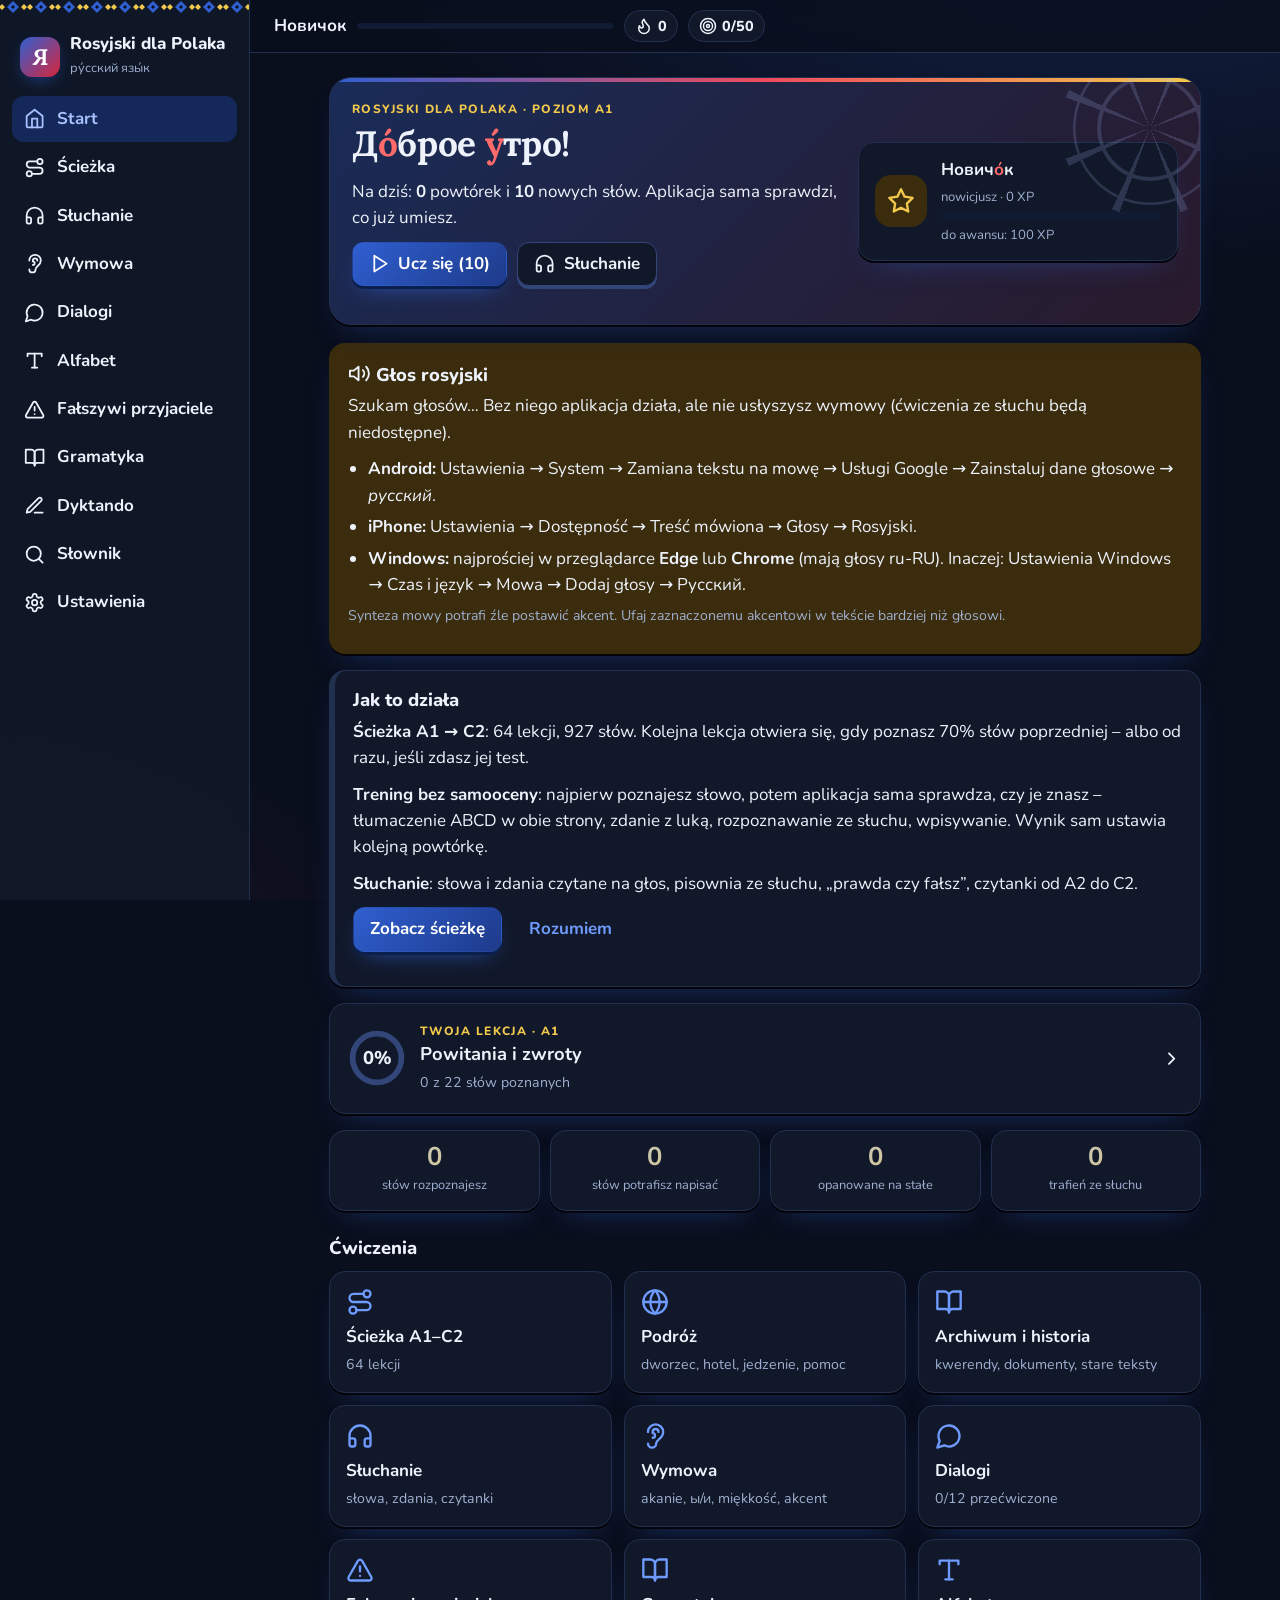
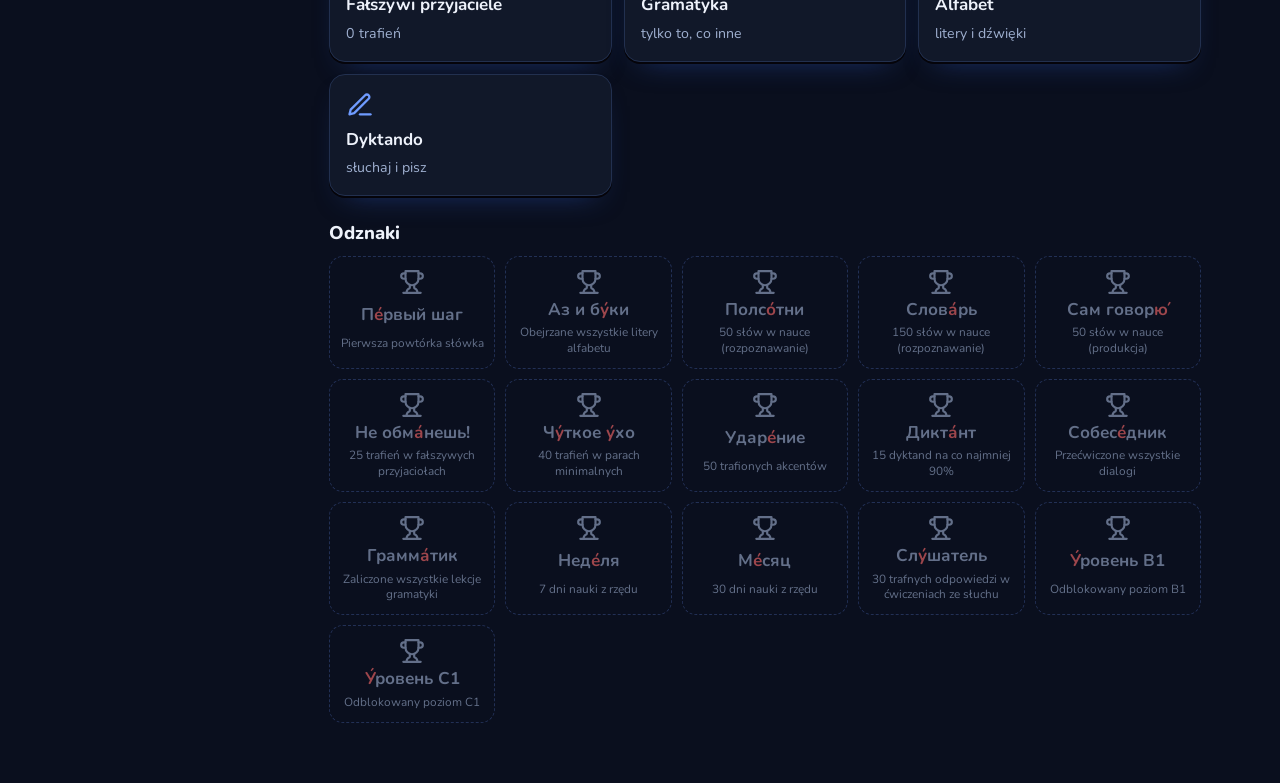
==== commit 84f35c15: "Nowe ścieżki tematyczne: Podróż (10 etapów) oraz Archiwum i historia (7 etapów), ściągi, 4 dialogi, " ====
--- a/docs/index.html
+++ b/docs/index.html
@@ -463,6 +463,12 @@
   color: var(--primary-d); -webkit-mask: radial-gradient(circle, #000 70%, transparent 71%); mask: radial-gradient(circle, #000 70%, transparent 71%); }
 .hero::before { content: ''; position: absolute; left: 0; right: 0; top: 0; height: 4px; background: linear-gradient(90deg, var(--fill), var(--red), var(--gold)); }
 
+/* ścieżki tematyczne */
+.lv-TR { background: linear-gradient(135deg, #2f5fd0, #2a9d8f); } .lv-AR { background: linear-gradient(135deg, #7c4a1e, #c48a12); }
+.lvtag { padding: 0 10px; }
+.tipcard { border-left: 5px solid var(--gold); }
+.tipcard ul { margin: .3em 0 0; padding-left: 1.2em; } .tipcard li { margin: .35em 0; }
+
 </style>
 </head>
 <body>
@@ -1311,6 +1317,289 @@
   W('по телефо́ну', 'ф', 'przez telefon', '', 'p', 'Мы говори́ли {по телефо́ну}.', 'Rozmawialiśmy przez telefon.');
   W('учи́ть (что) / учи́ться (чему́)', 'ф', 'uczyć się czegoś (учи́ть стихи́ / учи́ться му́зыке)', '', 'p', 'Я {учу́} но́вые слова́.', 'Uczę się nowych słówek.');
   W('че́рез (неде́лю)', 'ф', 'za (tydzień) – o czasie', 'за – w ciągu: сде́лал за час', 'o', 'Я верну́сь {че́рез} неде́лю.', 'Wrócę za tydzień.');
+})();
+
+</script>
+<script>
+/* ============================================================
+   ŚCIEŻKI TEMATYCZNE (otwarte od razu, niezależne od A1–C2)
+   TR – Podróż: praktyczne słownictwo na wyjazd
+   AR – Archiwum i historia: kwerendy, typy dokumentów, stare teksty, historia
+   W(...) jak w words.js; słowo docelowe w przykładzie w {…}.
+   ============================================================ */
+var UA = window.UA || (window.UA = {});
+(function () {
+  var cur;
+  function L(level, id, name) { cur = id; UA.TOPICS.push({ id: id, name: name, level: level }); }
+  function W(ua, pos, pl, forms, sim, ex, exPl) {
+    UA.WORDS.push({ ua: ua, pos: pos, pl: pl, forms: forms || '', sim: sim, ex: ex || '', exPl: exPl || '', topic: cur });
+  }
+
+  /* ===================== PODRÓŻ ===================== */
+  L('TR', 'tr_vokzal', 'Dworzec i pociąg');
+  W('расписа́ние', 'с', 'rozkład jazdy; plan zajęć', 'D. расписа́ния', 'o', 'Где мо́жно посмотре́ть {расписа́ние} поездо́в?', 'Gdzie można zobaczyć rozkład pociągów?');
+  W('биле́тная ка́сса', 'ф', 'kasa biletowa', '', 'p', 'Биле́ты продаю́тся в {биле́тной ка́ссе} на пе́рвом этаже́.', 'Bilety sprzedaje się w kasie biletowej na parterze.');
+  W('отправле́ние', 'с', 'odjazd', 'D. отправле́ния', 'p', 'До {отправле́ния} по́езда оста́лось пять мину́т.', 'Do odjazdu pociągu zostało pięć minut.');
+  W('прибы́тие', 'с', 'przyjazd, przybycie', 'D. прибы́тия', 'p', 'Вре́мя {прибы́тия} – 18:40.', 'Godzina przyjazdu – 18:40.');
+  W('платфо́рма', 'ж', 'peron', 'D. платфо́рмы', 't', 'По́езд отправля́ется с тре́тьей {платфо́рмы}.', 'Pociąg odjeżdża z trzeciego peronu.');
+  W('путь', 'ч', 'tor; droga', 'D. пути́ (odmiana nieregularna)', 'p', 'По́езд стои́т на пя́том {пути́}.', 'Pociąg stoi na piątym torze.');
+  W('ваго́н', 'ч', 'wagon', 'D. ваго́на', 't', 'Наш {ваго́н} – седьмо́й.', 'Nasz wagon to siódmy.');
+  W('купе́', 'с', 'przedział (też: wagon z przedziałami)', 'nieodmienne', 'p', 'Мы е́дем в {купе́}, нас че́тверо.', 'Jedziemy w przedziale, jest nas czworo.');
+  W('плацка́рт', 'ч', 'wagon sypialny bez przedziałów (najtańszy)', 'D. плацка́рта', 'o', 'В {плацка́рте} деше́вле, но шу́мно.', 'W płackarcie jest taniej, ale głośno.');
+  W('ни́жняя по́лка', 'ф', 'dolna kuszetka', 'ве́рхняя по́лка – górna', 'p', 'У меня́ {ни́жняя по́лка}.', 'Mam dolną kuszetkę.');
+  W('проводни́к', 'ч', 'konduktor wagonu (opiekun wagonu)', 'D. проводника́ · ż. проводни́ца', 'p', '{Проводни́к} прове́рил биле́ты и па́спорта.', 'Konduktor sprawdził bilety i paszporty.');
+  W('электри́чка', 'ж', 'pociąg podmiejski', 'D. электри́чки', 'p', 'До да́чи мы е́дем на {электри́чке}.', 'Na daczę jedziemy pociągiem podmiejskim.');
+  W('туда́ и обра́тно', 'ф', 'tam i z powrotem (bilet w obie strony)', '', 'p', 'Оди́н биле́т {туда́ и обра́тно}, пожа́луйста.', 'Jeden bilet w obie strony, proszę.');
+  W('ка́мера хране́ния', 'ф', 'przechowalnia bagażu', '', 'p', 'Мо́жно оста́вить чемода́н в {ка́мере хране́ния}?', 'Można zostawić walizkę w przechowalni?');
+  W('опа́здывать / опозда́ть', 'д', 'spóźniać się / spóźnić się', 'опа́здываю · опозда́ю', 'p', 'По́езд {опа́здывает} на два́дцать мину́т.', 'Pociąg spóźnia się dwadzieścia minut.');
+  W('Когда́ отправля́ется по́езд?', 'ф', 'kiedy odjeżdża pociąg?', '', 'p', 'Скажи́те, пожа́луйста, {когда́ отправля́ется по́езд} на Ри́гу?', 'Proszę powiedzieć, kiedy odjeżdża pociąg do Rygi?');
+
+  L('TR', 'tr_aeroport', 'Lotnisko i samolot');
+  W('рейс', 'ч', 'lot, kurs (numer lotu)', 'D. ре́йса', 'o', 'Наш {рейс} заде́рживается на час.', 'Nasz lot jest opóźniony o godzinę.');
+  W('вы́лет', 'ч', 'wylot, odlot', 'D. вы́лета', 'p', 'До {вы́лета} ещё два часа́.', 'Do wylotu są jeszcze dwie godziny.');
+  W('регистра́ция на рейс', 'ф', 'odprawa (check-in)', '', 'p', '{Регистра́ция на рейс} начина́ется за три часа́.', 'Odprawa zaczyna się trzy godziny przed lotem.');
+  W('поса́дка', 'ж', 'wejście na pokład, boarding; lądowanie', 'D. поса́дки', 'p', '{Поса́дка} на рейс заверша́ется.', 'Boarding na lot się kończy.');
+  W('поса́дочный тало́н', 'ф', 'karta pokładowa', '', 'o', 'Покажи́те ваш {поса́дочный тало́н}.', 'Proszę pokazać kartę pokładową.');
+  W('бага́ж', 'ч', 'bagaż', 'D. багажа́', 'p', 'Мой {бага́ж} не пришёл.', 'Mój bagaż nie dotarł.');
+  W('ручна́я кладь', 'ф', 'bagaż podręczny', '', 'o', 'Э́та су́мка – {ручна́я кладь}.', 'Ta torba to bagaż podręczny.');
+  W('та́можня', 'ж', 'urząd celny, odprawa celna', 'D. та́можни', 'o', 'На {та́можне} попроси́ли откры́ть чемода́н.', 'Na odprawie celnej poproszono o otwarcie walizki.');
+  W('па́спортный контро́ль', 'ф', 'kontrola paszportowa', '', 'p', 'На {па́спортном контро́ле} больша́я о́чередь.', 'Na kontroli paszportowej jest długa kolejka.');
+  W('о́чередь', 'ж', 'kolejka', 'D. о́череди', 'o', 'Я стою́ в {о́череди} уже́ час.', 'Stoję w kolejce już godzinę.');
+  W('заде́ржка', 'ж', 'opóźnienie', 'D. заде́ржки', 'o', 'Из-за́ пого́ды {заде́ржка} ре́йса.', 'Z powodu pogody lot jest opóźniony.');
+  W('пересе́сть', 'д', 'przesiąść się', 'переся́ду · ndk. переса́живаться', 'p', 'В Стамбу́ле на́до {пересе́сть} на друго́й рейс.', 'W Stambule trzeba przesiąść się na inny lot.');
+  W('Где получе́ние багажа́?', 'ф', 'gdzie jest odbiór bagażu?', '', 'p', 'Извини́те, {где получе́ние багажа́}?', 'Przepraszam, gdzie jest odbiór bagażu?');
+  W('ничего́ не деклари́ровать', 'ф', 'nie mieć nic do oclenia', '', 'p', 'Мне {ничего́ не} ну́жно {деклари́ровать}.', 'Nie mam nic do oclenia.');
+
+  L('TR', 'tr_gorod', 'Miasto, metro, taxi');
+  W('проездно́й', 'ч', 'bilet okresowy', 'D. проездно́го (odmiana przymiotnikowa)', 'o', 'Я купи́л {проездно́й} на неде́лю.', 'Kupiłem bilet tygodniowy.');
+  W('тра́нспортная ка́рта', 'ф', 'karta miejska (do metra i autobusów)', '', 'p', 'Пополни́те {тра́нспортную ка́рту} в ка́ссе.', 'Proszę doładować kartę miejską w kasie.');
+  W('маршру́тка', 'ж', 'marszrutka, prywatny bus', 'D. маршру́тки', 'p', 'До це́нтра мо́жно дое́хать на {маршру́тке}.', 'Do centrum można dojechać marszrutką.');
+  W('Останови́те здесь, пожа́луйста!', 'ф', 'proszę się tu zatrzymać!', '', 'o', 'Води́тель, {останови́те здесь, пожа́луйста}!', 'Panie kierowco, proszę się tu zatrzymać!');
+  W('такси́', 'с', 'taksówka', 'nieodmienne', 't', 'Вы́зовите мне {такси́}, пожа́луйста.', 'Proszę mi wezwać taksówkę.');
+  W('сда́ча', 'ж', 'reszta (pieniędzy)', 'D. сда́чи', 'o', '{Сда́чи} не на́до.', 'Reszty nie trzeba.');
+  W('Ско́лько с меня́?', 'ф', 'ile płacę?', '', 'o', 'Спаси́бо. {Ско́лько с меня́}?', 'Dziękuję. Ile płacę?');
+  W('Сле́дующая остано́вка …', 'ф', 'następny przystanek…', '', 'p', '«{Сле́дующая остано́вка} – Пло́щадь Револю́ции».', '„Następny przystanek – Plac Rewolucji”.');
+  W('коне́чная', 'ж', 'pętla, przystanek końcowy', 'D. коне́чной (odmiana przymiotnikowa)', 'p', 'Мы выхо́дим на {коне́чной}.', 'Wysiadamy na pętli.');
+  W('Осторо́жно, две́ри закрыва́ются!', 'ф', 'uwaga, drzwi się zamykają! (komunikat w metrze)', '', 'o', '«{Осторо́жно, две́ри закрыва́ются!} Сле́дующая ста́нция – Арба́тская».', '„Uwaga, drzwi się zamykają! Następna stacja – Arbatskaja”.');
+  W('ста́нция', 'ж', 'stacja (metra, kolei)', 'D. ста́нции', 't', 'На како́й {ста́нции} мне вы́йти?', 'Na której stacji mam wysiąść?');
+  W('про́бка', 'ж', 'korek (uliczny); korek (od butelki)', 'D. про́бки', 'p', 'Мы стоя́ли в {про́бке} час.', 'Staliśmy w korku godzinę.');
+  W('Вы выхо́дите?', 'ф', 'czy pan wysiada? (prośba o przepuszczenie)', '', 'o', 'Извини́те, {вы выхо́дите} на сле́дующей?', 'Przepraszam, wysiada pan na następnym?');
+  W('счётчик', 'ч', 'licznik (taksówki)', 'D. счётчика', 'o', 'Включи́те, пожа́луйста, {счётчик}.', 'Proszę włączyć licznik.');
+
+  L('TR', 'tr_nochleg', 'Nocleg');
+  W('У меня́ брони́рование.', 'ф', 'mam rezerwację', 'на фами́лию … – na nazwisko…', 'p', 'До́брый ве́чер, {у меня́ брони́рование} на фами́лию Нова́к.', 'Dobry wieczór, mam rezerwację na nazwisko Nowak.');
+  W('но́мер', 'ч', 'pokój hotelowy; numer', 'D. но́мера · lm. номера́', 'p', 'Ваш {но́мер} на тре́тьем этаже́.', 'Pana pokój jest na trzecim piętrze.');
+  W('одноме́стный', 'п', 'jednoosobowy', 'двухме́стный – dwuosobowy', 'p', 'У вас есть {одноме́стный} но́мер?', 'Macie pokój jednoosobowy?');
+  W('за́втрак включён', 'ф', 'śniadanie w cenie', '', 'p', 'В сто́имость {за́втрак включён}?', 'Czy śniadanie jest w cenie?');
+  W('администра́тор', 'ч', 'recepcjonista; administrator', 'D. администра́тора', 'p', 'Спроси́те у {администра́тора}.', 'Proszę zapytać recepcjonisty.');
+  W('заселя́ться / засели́ться', 'д', 'zameldować się (w hotelu)', 'заселя́юсь · заселю́сь', 'o', 'Во ско́лько мо́жно {засели́ться}?', 'O której można się zameldować?');
+  W('выселя́ться / вы́селиться', 'д', 'wymeldować się', 'выселя́юсь · вы́селюсь', 'o', 'Нам на́до {вы́селиться} до двена́дцати.', 'Musimy się wymeldować do dwunastej.');
+  W('полоте́нце', 'с', 'ręcznik', 'D. полоте́нца', 'p', 'Принеси́те, пожа́луйста, ещё одно́ {полоте́нце}.', 'Proszę przynieść jeszcze jeden ręcznik.');
+  W('кондиционе́р', 'ч', 'klimatyzacja; odżywka do włosów', 'D. кондиционе́ра', 'p', 'В но́мере не рабо́тает {кондиционе́р}.', 'W pokoju nie działa klimatyzacja.');
+  W('Не рабо́тает …', 'ф', 'nie działa…', '', 'p', 'Извини́те, в ва́нной {не рабо́тает} душ.', 'Przepraszam, w łazience nie działa prysznic.');
+  W('хо́стел', 'ч', 'hostel', 'D. хо́стела', 't', 'Мы останови́лись в {хо́стеле}.', 'Zatrzymaliśmy się w hostelu.');
+  W('посу́точно', 'пр', 'na doby (wynajem)', '', 'o', 'Сдаю́ кварти́ру {посу́точно}.', 'Wynajmę mieszkanie na doby.');
+  W('Како́й паро́ль от вай-фа́я?', 'ф', 'jakie jest hasło do Wi-Fi?', '', 'p', 'Скажи́те, {како́й паро́ль от вай-фа́я}?', 'Proszę powiedzieć, jakie jest hasło do Wi-Fi?');
+  W('шу́мно', 'пр', 'głośno', 'ти́хо – cicho', 'o', 'В на́шем но́мере о́чень {шу́мно}.', 'W naszym pokoju jest bardzo głośno.');
+
+  L('TR', 'tr_eda', 'Restauracja i jedzenie');
+  W('Сто́лик на двои́х, пожа́луйста.', 'ф', 'stolik dla dwojga, proszę', '', 'p', 'До́брый ве́чер! {Сто́лик на двои́х, пожа́луйста}.', 'Dobry wieczór! Stolik dla dwojga, proszę.');
+  W('Что вы посове́туете?', 'ф', 'co pan poleca?', '', 'p', '{Что вы посове́туете} из ме́стной ку́хни?', 'Co pan poleca z miejscowej kuchni?');
+  W('У меня́ аллерги́я на …', 'ф', 'mam alergię na…', '', 'p', '{У меня́ аллерги́я на} оре́хи.', 'Mam alergię na orzechy.');
+  W('Счёт, пожа́луйста.', 'ф', 'rachunek, proszę', '', 'p', 'Де́вушка, {счёт, пожа́луйста}!', 'Proszę pani, rachunek proszę!');
+  W('Мо́жно ка́ртой?', 'ф', 'można kartą?', 'нали́чными – gotówką', 'p', 'А {мо́жно ка́ртой}?', 'A można kartą?');
+  W('Прия́тного аппети́та!', 'ф', 'smacznego!', '', 'p', 'Вот ваш суп. {Прия́тного аппети́та}!', 'Oto pana zupa. Smacznego!');
+  W('сто́ловая', 'ж', 'stołówka, tani bar', 'D. сто́ловой (odmiana przymiotnikowa)', 'p', 'В {сто́ловой} вку́сно и недо́рого.', 'W stołówce jest smacznie i niedrogo.');
+  W('би́знес-ланч', 'ч', 'zestaw obiadowy (tańszy w porze lunchu)', 'D. би́знес-ла́нча', 'p', 'С двена́дцати до четырёх у нас {би́знес-ланч}.', 'Od dwunastej do czwartej mamy zestaw obiadowy.');
+  W('борщ', 'ч', 'barszcz (gęsty, z mięsem i kapustą)', 'D. борща́', 'p', 'Таре́лку {борща́} со смета́ной.', 'Talerz barszczu ze śmietaną.');
+  W('пельме́ни', 'мн', 'pielmieni (pierożki z mięsem)', 'D. пельме́ней', 'p', 'Мне по́рцию {пельме́ней}, пожа́луйста.', 'Dla mnie porcję pielmieni, proszę.');
+  W('блины́', 'мн', 'naleśniki, bliny', 'lp. блин', 'p', 'На за́втрак – {блины́} с икро́й.', 'Na śniadanie – bliny z kawiorem.');
+  W('шашлы́к', 'ч', 'szaszłyk', 'D. шашлыка́', 't', 'Попро́буйте {шашлы́к} из бара́нины.', 'Proszę spróbować szaszłyka z baraniny.');
+  W('квас', 'ч', 'kwas chlebowy', 'D. ква́са', 't', 'Ле́том я пью холо́дный {квас}.', 'Latem piję zimny kwas chlebowy.');
+  W('морс', 'ч', 'mors – napój z owoców leśnych', 'D. мо́рса', 'o', 'Клю́квенный {морс}, пожа́луйста.', 'Mors żurawinowy, proszę.');
+  W('на вы́нос', 'ф', 'na wynos', 'здесь – na miejscu', 'o', 'Ко́фе {на вы́нос}, пожа́луйста.', 'Kawę na wynos, proszę.');
+  W('без мя́са', 'ф', 'bez mięsa', 'вегетариа́нский – wegetariański', 'p', 'У вас есть что́-нибудь {без мя́са}?', 'Macie coś bez mięsa?');
+
+  L('TR', 'tr_dengi', 'Pieniądze i zakupy');
+  W('обме́н валю́ты', 'ф', 'wymiana walut, kantor', '', 'p', 'Где здесь {обме́н валю́ты}?', 'Gdzie tu jest kantor?');
+  W('курс', 'ч', 'kurs (waluty); kurs (nauki)', 'D. ку́рса', 't', 'Како́й сего́дня {курс} е́вро?', 'Jaki jest dziś kurs euro?');
+  W('нали́чные', 'мн', 'gotówka', 'D. нали́чных · нали́чными – gotówką', 'o', 'У меня́ нет {нали́чных}.', 'Nie mam gotówki.');
+  W('банкома́т', 'ч', 'bankomat', 'D. банкома́та', 't', '{Банкома́т} не принима́ет мою́ ка́рту.', 'Bankomat nie przyjmuje mojej karty.');
+  W('снима́ть / снять де́ньги', 'ф', 'wypłacać / wypłacić pieniądze', '', 'p', 'Мне ну́жно {снять де́ньги}.', 'Muszę wypłacić pieniądze.');
+  W('торгова́ться', 'д', 'targować się', 'торгу́юсь, торгу́ешься', 'p', 'На ры́нке мо́жно {торгова́ться}.', 'Na targu można się targować.');
+  W('сувени́р', 'ч', 'pamiątka', 'D. сувени́ра', 't', 'Я куплю́ {сувени́р} для ма́мы.', 'Kupię pamiątkę dla mamy.');
+  W('матрёшка', 'ж', 'matrioszka', 'D. матрёшки', 't', 'Ско́лько сто́ит э́та {матрёшка}?', 'Ile kosztuje ta matrioszka?');
+  W('чек', 'ч', 'paragon; czek', 'D. че́ка', 'p', 'Возьми́те, пожа́луйста, {чек}.', 'Proszę wziąć paragon.');
+  W('приме́рочная', 'ж', 'przymierzalnia', 'D. приме́рочной (odmiana przymiotnikowa)', 'p', 'Где {приме́рочная}?', 'Gdzie jest przymierzalnia?');
+  W('Э́то сли́шком до́рого.', 'ф', 'to za drogo', '', 'p', '{Э́то сли́шком до́рого}. А подеше́вле есть?', 'To za drogo. A coś tańszego jest?');
+  W('Я про́сто смотрю́.', 'ф', 'tylko się rozglądam', '', 'p', 'Спаси́бо, {я про́сто смотрю́}.', 'Dziękuję, tylko się rozglądam.');
+
+  L('TR', 'tr_pomosh', 'Zdrowie i nagłe wypadki');
+  W('Мне пло́хо.', 'ф', 'źle się czuję', '', 'p', 'Извини́те, {мне пло́хо}.', 'Przepraszam, źle się czuję.');
+  W('Помоги́те!', 'ф', 'pomocy!', '', 'p', '{Помоги́те}! Вы́зовите ско́рую!', 'Pomocy! Wezwijcie karetkę!');
+  W('Вы́зовите врача́!', 'ф', 'proszę wezwać lekarza!', '', 'p', 'Челове́ку пло́хо, {вы́зовите врача́}!', 'Człowiek źle się czuje, proszę wezwać lekarza!');
+  W('обезбо́ливающее', 'с', 'lek przeciwbólowy', 'D. обезбо́ливающего', 'o', 'У вас есть {обезбо́ливающее}?', 'Macie coś przeciwbólowego?');
+  W('пла́стырь', 'ч', 'plaster', 'D. пла́стыря', 'p', 'Мне ну́жен {пла́стырь}.', 'Potrzebuję plastra.');
+  W('поли́ция', 'ж', 'policja', 'D. поли́ции', 't', 'Где ближа́йший отде́л {поли́ции}?', 'Gdzie jest najbliższy komisariat policji?');
+  W('Меня́ обокра́ли.', 'ф', 'okradziono mnie', '', 'o', '{Меня́ обокра́ли} в метро́.', 'Okradziono mnie w metrze.');
+  W('Я потеря́л па́спорт.', 'ф', 'zgubiłem paszport', 'потеря́ла (ż.)', 'p', 'Что де́лать? {Я потеря́л па́спорт}.', 'Co robić? Zgubiłem paszport.');
+  W('посо́льство', 'с', 'ambasada', 'D. посо́льства · ко́нсульство – konsulat', 'p', 'Мне на́до в По́льское {посо́льство}.', 'Muszę iść do polskiej ambasady.');
+  W('бюро́ нахо́док', 'ф', 'biuro rzeczy znalezionych', '', 'o', 'Обрати́тесь в {бюро́ нахо́док}.', 'Proszę się zwrócić do biura rzeczy znalezionych.');
+  W('Э́то сро́чно.', 'ф', 'to pilne', '', 'p', 'Пожа́луйста, {э́то сро́чно}.', 'Proszę, to pilne.');
+  W('Я не понима́ю, напиши́те, пожа́луйста.', 'ф', 'nie rozumiem, proszę napisać', '', 'p', '{Я не понима́ю, напиши́те, пожа́луйста}, а́дрес.', 'Nie rozumiem, proszę napisać adres.');
+
+  L('TR', 'tr_orient', 'Orientacja w mieście');
+  W('Как пройти́ к …?', 'ф', 'jak dojść do…?', '', 'p', 'Скажи́те, {как пройти́ к} Эрмита́жу?', 'Proszę powiedzieć, jak dojść do Ermitażu?');
+  W('Где нахо́дится …?', 'ф', 'gdzie się znajduje…?', '', 'p', '{Где нахо́дится} ближа́йшая апте́ка?', 'Gdzie znajduje się najbliższa apteka?');
+  W('на углу́', 'ф', 'na rogu', '', 'p', 'Ка́сса {на углу́}.', 'Kasa jest na rogu.');
+  W('напро́тив', 'пр', 'naprzeciwko', '', 'p', 'Гости́ница {напро́тив} вокза́ла.', 'Hotel jest naprzeciwko dworca.');
+  W('ря́дом', 'пр', 'obok, w pobliżu', 'ря́дом с – obok', 'p', 'Метро́ совсе́м {ря́дом}.', 'Metro jest zaraz obok.');
+  W('пешко́м', 'пр', 'pieszo', '', 'p', 'Мо́жно дойти́ {пешко́м}?', 'Można dojść pieszo?');
+  W('перекрёсток', 'ч', 'skrzyżowanie', 'D. перекрёстка', 'p', 'На {перекрёстке} поверни́те напра́во.', 'Na skrzyżowaniu proszę skręcić w prawo.');
+  W('светофо́р', 'ч', 'sygnalizacja świetlna', 'D. светофо́ра', 'o', 'Иди́те до {светофо́ра}.', 'Proszę iść do świateł.');
+  W('переу́лок', 'ч', 'zaułek, przecznica', 'D. переу́лка', 'p', 'Кафе́ в ма́леньком {переу́лке}.', 'Kawiarnia jest w małym zaułku.');
+  W('проспе́кт', 'ч', 'aleja, prospekt', 'D. проспе́кта', 'p', 'Мы гуля́ли по Не́вскому {проспе́кту}.', 'Spacerowaliśmy po Newskim Prospekcie.');
+  W('на́бережная', 'ж', 'nabrzeże, bulwar', 'D. на́бережной (odmiana przymiotnikowa)', 'p', 'Гости́ница на {на́бережной} реки́.', 'Hotel jest na nabrzeżu rzeki.');
+  W('Я заблуди́лся.', 'ф', 'zgubiłem się, zabłądziłem', 'заблуди́лась (ż.)', 'p', 'Извини́те, {я заблуди́лся}. Где мы?', 'Przepraszam, zgubiłem się. Gdzie jesteśmy?');
+  W('Покажи́те на ка́рте, пожа́луйста.', 'ф', 'proszę pokazać na mapie', '', 'p', 'Я не понима́ю. {Покажи́те на ка́рте, пожа́луйста}.', 'Nie rozumiem. Proszę pokazać na mapie.');
+
+  L('TR', 'tr_ekskursii', 'Zwiedzanie');
+  W('музе́й', 'ч', 'muzeum', 'D. музе́я', 't', '{Музе́й} закры́т по понеде́льникам.', 'Muzeum jest zamknięte w poniedziałki.');
+  W('входно́й биле́т', 'ф', 'bilet wstępu', '', 'p', 'Ско́лько сто́ит {входно́й биле́т}?', 'Ile kosztuje bilet wstępu?');
+  W('льго́тный', 'п', 'ulgowy', 'льго́тный биле́т', 'p', 'Для студе́нтов есть {льго́тный} биле́т.', 'Dla studentów jest bilet ulgowy.');
+  W('экскурсово́д', 'ч', 'przewodnik (osoba)', 'D. экскурсово́да', 'o', '{Экскурсово́д} говори́т по-англи́йски?', 'Czy przewodnik mówi po angielsku?');
+  W('ау́диогид', 'ч', 'audioprzewodnik', 'D. ау́диогида', 'p', 'Мо́жно взять {ау́диогид} на по́льском?', 'Można wziąć audioprzewodnik po polsku?');
+  W('часы́ рабо́ты', 'ф', 'godziny otwarcia', '', 'p', 'Каки́е у вас {часы́ рабо́ты}?', 'Jakie są godziny otwarcia?');
+  W('выходно́й день', 'ф', 'dzień wolny (muzeum zamknięte)', '', 'p', 'Вто́рник – {выходно́й день}.', 'Wtorek to dzień, w którym jest zamknięte.');
+  W('Фотографи́ровать запрещено́.', 'ф', 'fotografowanie zabronione', '', 'p', 'В э́том за́ле {фотографи́ровать запрещено́}.', 'W tej sali nie wolno fotografować.');
+  W('собо́р', 'ч', 'sobór, katedra', 'D. собо́ра', 'p', '{Собо́р} Васи́лия Блаже́нного стои́т на Кра́сной пло́щади.', 'Sobór Wasyla Błogosławionego stoi na Placu Czerwonym.');
+  W('монасты́рь', 'ч', 'klasztor, monaster', 'D. монастыря́', 'p', 'Мы е́здили в ста́рый {монасты́рь}.', 'Jeździliśmy do starego klasztoru.');
+  W('кремль', 'ч', 'kreml (gród warowny w centrum miasta)', 'D. кремля́', 'p', 'В Ка́зани то́же есть {кремль}.', 'W Kazaniu też jest kreml.');
+  W('уса́дьба', 'ж', 'dwór, posiadłość ziemska', 'D. уса́дьбы', 'o', 'Мы посети́ли {уса́дьбу} Толсто́го.', 'Odwiedziliśmy posiadłość Tołstoja.');
+  W('кре́пость', 'ж', 'twierdza', 'D. кре́пости', 'p', 'Петропа́вловская {кре́пость} – в Петербу́рге.', 'Twierdza Pietropawłowska jest w Petersburgu.');
+
+  L('TR', 'tr_obshchenie', 'Rozmowa i grzeczność');
+  W('Отку́да вы?', 'ф', 'skąd pan(i) jest?', 'na „ty”: Отку́да ты?', 'p', 'Вы хорошо́ говори́те. {Отку́да вы}?', 'Dobrze pan mówi. Skąd pan jest?');
+  W('Я из По́льши.', 'ф', 'jestem z Polski', '', 'p', '{Я из По́льши}, из Кра́кова.', 'Jestem z Polski, z Krakowa.');
+  W('Говори́те, пожа́луйста, ме́дленнее.', 'ф', 'proszę mówić wolniej', '', 'p', 'Извини́те, {говори́те, пожа́луйста, ме́дленнее}.', 'Przepraszam, proszę mówić wolniej.');
+  W('Повтори́те, пожа́луйста.', 'ф', 'proszę powtórzyć', '', 'p', 'Я не расслы́шал. {Повтори́те, пожа́луйста}.', 'Nie dosłyszałem. Proszę powtórzyć.');
+  W('Как э́то по-ру́сски?', 'ф', 'jak to jest po rosyjsku?', '', 'p', '{Как э́то по-ру́сски}? Я забы́л сло́во.', 'Jak to jest po rosyjsku? Zapomniałem słowa.');
+  W('Ничего́ стра́шного.', 'ф', 'nic nie szkodzi', '', 'o', '— Извини́те! — {Ничего́ стра́шного}.', '— Przepraszam! — Nic nie szkodzi.');
+  W('Без пробле́м.', 'ф', 'nie ma problemu', '', 'p', '— Мо́жно здесь сесть? — {Без пробле́м}.', '— Można tu usiąść? — Nie ma problemu.');
+  W('Дава́йте на «ты».', 'ф', 'przejdźmy na „ty”', '', 'p', 'Мы же рове́сники, {дава́йте на «ты»}.', 'Jesteśmy rówieśnikami, przejdźmy na „ty”.');
+  W('С удово́льствием!', 'ф', 'z przyjemnością!', '', 'p', '— Пойдём в кино́? — {С удово́льствием}!', '— Pójdziemy do kina? — Z przyjemnością!');
+  W('Счастли́вого пути́!', 'ф', 'szczęśliwej podróży!', '', 'p', 'Спаси́бо за всё и {счастли́вого пути́}!', 'Dziękuję za wszystko i szczęśliwej podróży!');
+  W('Всего́ хоро́шего!', 'ф', 'wszystkiego dobrego! (na pożegnanie)', '', 'p', 'До свида́ния, {всего́ хоро́шего}!', 'Do widzenia, wszystkiego dobrego!');
+  W('Бу́дьте добры́ …', 'ф', 'bardzo proszę… (uprzejma prośba)', '', 'o', '{Бу́дьте добры́}, переда́йте соль.', 'Bądź pan łaskaw, proszę podać sól.');
+
+  /* ===================== ARCHIWUM I HISTORIA ===================== */
+  L('AR', 'ar_arhiv', 'W archiwum');
+  W('архи́в', 'ч', 'archiwum', 'D. архи́ва', 't', 'Я рабо́таю в {архи́ве} уже́ неде́лю.', 'Pracuję w archiwum już tydzień.');
+  W('чита́льный зал', 'ф', 'czytelnia', '', 'p', '{Чита́льный зал} рабо́тает с десяти́ до пяти́.', 'Czytelnia jest czynna od dziesiątej do piątej.');
+  W('архиви́ст', 'ч', 'archiwista', 'D. архиви́ста', 't', '{Архиви́ст} помо́г мне найти́ о́пись.', 'Archiwista pomógł mi znaleźć inwentarz.');
+  W('фонд', 'ч', 'zespół archiwalny (fond); fundusz', 'D. фо́нда · skrót: ф.', 'p', 'Докуме́нты храня́тся в {фо́нде} губе́рнского правле́ния.', 'Dokumenty są przechowywane w zespole rządu gubernialnego.');
+  W('о́пись', 'ж', 'inwentarz, spis (seria w zespole)', 'D. о́писи · skrót: оп.', 'o', 'В {о́писи} два ты́сячи дел.', 'W inwentarzu jest dwa tysiące jednostek.');
+  W('де́ло', 'с', 'jednostka archiwalna, teczka (sprawa)', 'D. де́ла · lm. дела́ · skrót: д.', 'f', 'Я заказа́л пять {дел} из э́той о́писи.', 'Zamówiłem pięć teczek z tego inwentarza.');
+  W('лист', 'ч', 'karta (archiwalna), arkusz; liść', 'D. листа́ · skrót: л. · об. – verso', 'p', 'Ну́жная за́пись на тре́тьем {листе́}.', 'Potrzebny zapis jest na trzeciej karcie.');
+  W('шифр', 'ч', 'sygnatura (archiwalna); szyfr', 'D. ши́фра', 'p', 'Укажи́те по́лный архи́вный {шифр}.', 'Proszę podać pełną sygnaturę archiwalną.');
+  W('едини́ца хране́ния', 'ф', 'jednostka archiwalna', 'skrót: ед. хр.', 'p', 'В фо́нде три́ста {едини́ц хране́ния}.', 'W zespole jest trzysta jednostek archiwalnych.');
+  W('путеводи́тель', 'ч', 'przewodnik (po zasobie archiwum); przewodnik turystyczny (książka)', 'D. путеводи́теля', 'o', 'Снача́ла посмотри́те {путеводи́тель} по фо́ндам.', 'Najpierw proszę przejrzeć przewodnik po zasobie.');
+  W('тре́бование', 'с', 'rewers, zamówienie (akt do czytelni)', 'D. тре́бования', 'o', 'Запо́лните {тре́бование} на вы́дачу дел.', 'Proszę wypełnić rewers na wydanie akt.');
+  W('по́длинник', 'ч', 'oryginał', 'D. по́длинника', 'o', 'Нам вы́дали не ко́пию, а {по́длинник}.', 'Wydano nam nie kopię, tylko oryginał.');
+  W('ко́пия', 'ж', 'kopia', 'D. ко́пии · заве́ренная ко́пия – uwierzytelniona', 't', 'Мо́жно заказа́ть {ко́пию} э́того листа́?', 'Można zamówić kopię tej karty?');
+  W('до́пуск', 'ч', 'dopuszczenie, zgoda na dostęp', 'D. до́пуска', 'p', 'Для рабо́ты с э́тим фо́ндом ну́жен {до́пуск}.', 'Do pracy z tym zespołem potrzebna jest zgoda.');
+  W('рассекре́чивать / рассекре́тить', 'д', 'odtajniać / odtajnić', 'рассекре́чиваю · рассекре́чу', 'p', 'Докуме́нты {рассекре́тили} то́лько в девяно́стые.', 'Dokumenty odtajniono dopiero w latach dziewięćdziesiątych.');
+  W('сканко́пия', 'ж', 'skan, kopia cyfrowa', 'D. сканко́пии', 'p', 'Архи́в присыла́ет {сканко́пии} по электро́нной по́чте.', 'Archiwum przesyła skany pocztą elektroniczną.');
+
+  L('AR', 'ar_dokumenty', 'Rodzaje dokumentów');
+  W('гра́мота', 'ж', 'dokument, przywilej, dyplom; (st.) list', 'D. гра́моты · берестяна́я гра́мота – list na korze brzozowej', 'p', 'Ца́рская {гра́мота} подтвержда́ла права́ го́рода.', 'Carski dokument potwierdzał prawa miasta.');
+  W('ука́з', 'ч', 'ukaz, dekret', 'D. ука́за', 'p', 'Импера́тор подписа́л {ука́з} о сво́боде крестья́н.', 'Cesarz podpisał ukaz o wolności chłopów.');
+  W('манифе́ст', 'ч', 'manifest', 'D. манифе́ста', 't', 'Ца́рский {манифе́ст} объяви́ли в це́рквах.', 'Carski manifest ogłoszono w cerkwiach.');
+  W('донесе́ние', 'с', 'meldunek, raport (np. wywiadu, władz)', 'D. донесе́ния', 'o', 'Губерна́тор отпра́вил {донесе́ние} в Петербу́рг.', 'Gubernator wysłał meldunek do Petersburga.');
+  W('ра́порт', 'ч', 'raport (służbowy, wojskowy)', 'D. ра́порта', 't', 'В {ра́порте} офице́р опи́сывает бой.', 'W raporcie oficer opisuje bitwę.');
+  W('проше́ние', 'с', 'prośba, podanie, petycja', 'D. проше́ния', 'p', 'Вдова́ пода́ла {проше́ние} о пе́нсии.', 'Wdowa złożyła podanie o rentę.');
+  W('протоко́л допро́са', 'ф', 'protokół przesłuchania', '', 'p', 'В де́ле сохрани́лся {протоко́л допро́са}.', 'W teczce zachował się protokół przesłuchania.');
+  W('перепи́ска', 'ж', 'korespondencja', 'D. перепи́ски', 'p', 'Его́ {перепи́ска} с ма́терью опублико́вана.', 'Jego korespondencja z matką została opublikowana.');
+  W('рукопи́сь', 'ж', 'rękopis', 'D. рукопи́си', 'p', '{Рукопи́сь} рома́на храни́тся в архи́ве.', 'Rękopis powieści jest przechowywany w archiwum.');
+  W('по́дпись', 'ж', 'podpis', 'D. по́дписи', 'p', 'Под докуме́нтом стои́т {по́дпись} мини́стра.', 'Pod dokumentem widnieje podpis ministra.');
+  W('печа́ть', 'ж', 'pieczęć; druk, prasa', 'D. печа́ти', 'p', 'На гра́моте сохрани́лась воскова́я {печа́ть}.', 'Na dokumencie zachowała się woskowa pieczęć.');
+  W('ле́топись', 'ж', 'latopis, kronika', 'D. ле́тописи', 'p', '«По́весть временны́х лет» – древне́йшая {ле́топись}.', '„Powieść minionych lat” to najstarszy latopis.');
+  W('метри́ческая кни́га', 'ф', 'księga metrykalna (urodzeń, ślubów, zgonów)', '', 'p', 'За́пись о рожде́нии нашли́ в {метри́ческой кни́ге}.', 'Akt urodzenia znaleziono w księdze metrykalnej.');
+  W('ревизска́я ска́зка', 'ф', 'rewizja (spis ludności podatkowej, XVIII–XIX w.)', '', 'o', 'В {ревизско́й ска́зке} перечи́слены все крестья́не дере́вни.', 'W rewizji wymieniono wszystkich chłopów wsi.');
+  W('пе́репись', 'ж', 'spis (ludności)', 'D. пе́реписи · пе́репись населе́ния', 'p', 'Пе́рвая всео́бщая {пе́репись} прошла́ в 1897 году́.', 'Pierwszy powszechny spis ludności odbył się w 1897 roku.');
+  W('мемуа́ры', 'мн', 'pamiętniki, wspomnienia', 'D. мемуа́ров', 'p', 'Генера́л написа́л {мемуа́ры} в эмигра́ции.', 'Generał napisał wspomnienia na emigracji.');
+
+  L('AR', 'ar_paleografia', 'Stare teksty i daty');
+  W('дорефо́рменная орфогра́фия', 'ф', 'ortografia sprzed reformy 1918 r.', '', 'p', 'Кни́га напеча́тана в {дорефо́рменной орфогра́фии}.', 'Książka jest wydrukowana w ortografii sprzed reformy.');
+  W('ять', 'ж', 'jać (ѣ) – dawna litera, czytana jak е', 'D. ятя́', 'o', 'Бу́ква {ять} пи́шется в сло́ве «хлѣбъ».', 'Literę jać pisze się w słowie „chleb”.');
+  W('ер', 'ч', 'jer (ъ) – w starej pisowni na końcu wyrazów po spółgłosce', 'D. ера́', 'o', 'Ра́ньше {ер} писа́ли в конце́ сло́ва: «домъ».', 'Dawniej jer pisano na końcu wyrazu: „domъ”.');
+  W('и десятери́чное', 'ф', 'і – „i dziesiętne”, dawna litera przed samogłoską', '', 'o', 'В сло́ве «Россія» пи́шется {и десятери́чное}.', 'W słowie „Rossija” pisze się „i dziesiętne”.');
+  W('скоро́пись', 'ж', 'skoropis (szybkie pismo kancelaryjne XVI–XVIII w.)', 'D. скоро́писи', 'o', 'Докуме́нт XVII ве́ка напи́сан {скоро́писью}.', 'Dokument z XVII wieku jest napisany skoropisem.');
+  W('по́черк', 'ч', 'charakter pisma', 'D. по́черка', 'o', 'У писаря́ неразбо́рчивый {по́черк}.', 'Pisarz ma nieczytelny charakter pisma.');
+  W('неразбо́рчиво', 'пр', 'nieczytelnie', '', 'o', 'Фами́лия напи́сана {неразбо́рчиво}.', 'Nazwisko jest napisane nieczytelnie.');
+  W('ти́тло', 'с', 'titło (znak skrótu nad wyrazem)', 'D. ти́тла', 'o', 'Под {ти́тлом} пропу́щены бу́квы.', 'Pod titłem opuszczono litery.');
+  W('по ста́рому сти́лю', 'ф', 'według starego stylu (kalendarz juliański)', 'по но́вому сти́лю – gregoriański', 'p', 'Да́та ука́зана {по ста́рому сти́лю}.', 'Data jest podana według starego stylu.');
+  W('юлиа́нский календа́рь', 'ф', 'kalendarz juliański', '', 't', 'До 1918 го́да в Росси́и де́йствовал {юлиа́нский календа́рь}.', 'Do 1918 roku w Rosji obowiązywał kalendarz juliański.');
+  W('сокраще́ние', 'с', 'skrót', 'D. сокраще́ния', 'o', 'Расшифру́йте {сокраще́ние} «ед. хр.».', 'Proszę rozwinąć skrót „ed. chr.”.');
+  W('расшифро́вывать / расшифрова́ть', 'д', 'odczytywać, rozwijać (skrót); deszyfrować', 'расшифро́вываю · расшифру́ю', 'p', 'Мне не удаётся {расшифрова́ть} э́то сло́во.', 'Nie udaje mi się odczytać tego słowa.');
+
+  L('AR', 'ar_imperiya', 'Imperium: urzędy i stany');
+  W('губе́рния', 'ж', 'gubernia', 'D. губе́рнии', 'p', 'Ви́ленская {губе́рния} входи́ла в Се́веро-За́падный край.', 'Gubernia wileńska wchodziła w skład Kraju Północno-Zachodniego.');
+  W('уе́зд', 'ч', 'powiat (ujezd)', 'D. уе́зда', 'o', 'Име́ние находи́лось в Пи́нском {уе́зде}.', 'Majątek znajdował się w powiecie pińskim.');
+  W('во́лость', 'ж', 'gmina (wołość)', 'D. во́лости', 'p', 'Крестья́не {во́лости} вы́брали старшину́.', 'Chłopi gminy wybrali wójta.');
+  W('губерна́тор', 'ч', 'gubernator', 'D. губерна́тора · генера́л-губерна́тор', 'p', '{Губерна́тор} доложи́л о волне́ниях.', 'Gubernator zameldował o rozruchach.');
+  W('наме́стник', 'ч', 'namiestnik', 'D. наме́стника', 'p', '{Наме́стник} Ца́рства По́льского жил в Варша́ве.', 'Namiestnik Królestwa Polskiego mieszkał w Warszawie.');
+  W('чино́вник', 'ч', 'urzędnik', 'D. чино́вника', 'p', 'Ме́лкий {чино́вник} – геро́й мно́гих расска́зов Го́голя.', 'Drobny urzędnik to bohater wielu opowiadań Gogola.');
+  W('та́бель о ра́нгах', 'ф', 'tabela rang (hierarchia urzędnicza od 1722 r.)', '', 'o', '{Та́бель о ра́нгах} ввёл Пётр I.', 'Tabelę rang wprowadził Piotr I.');
+  W('дворяни́н', 'ч', 'szlachcic', 'D. дворяни́на · lm. дворя́не · дворя́нство', 'p', 'Его́ пра́дед был {дворяни́ном}.', 'Jego pradziadek był szlachcicem.');
+  W('купе́ц', 'ч', 'kupiec', 'D. купца́ · купе́чество – kupiectwo', 'p', '{Купе́ц} пе́рвой ги́льдии вёл торго́влю с Кита́ем.', 'Kupiec pierwszej gildii prowadził handel z Chinami.');
+  W('меща́нин', 'ч', 'mieszczanin', 'D. меща́нина · lm. меща́не', 'p', 'В ме́трике он запи́сан как {меща́нин}.', 'W metryce jest zapisany jako mieszczanin.');
+  W('крестья́нин', 'ч', 'chłop', 'D. крестья́нина · lm. крестья́не', 'p', 'Ка́ждый {крестья́нин} плати́л поду́шную пода́ть.', 'Każdy chłop płacił podatek pogłówny.');
+  W('поме́щик', 'ч', 'ziemianin, właściciel majątku', 'D. поме́щика', 'p', '{Поме́щик} владе́л тремя́ деревня́ми.', 'Ziemianin posiadał trzy wsie.');
+  W('духове́нство', 'с', 'duchowieństwo', 'D. духове́нства', 'p', 'Правосла́вное {духове́нство} вело́ метри́ческие кни́ги.', 'Duchowieństwo prawosławne prowadziło księgi metrykalne.');
+  W('зе́мство', 'с', 'ziemstwo (samorząd terytorialny od 1864 r.)', 'D. зе́мства', 'o', '{Зе́мство} открыва́ло шко́лы и больни́цы.', 'Ziemstwo otwierało szkoły i szpitale.');
+
+  L('AR', 'ar_polsha', 'Polska i Rosja');
+  W('разде́лы Ре́чи Посполи́той', 'ф', 'rozbiory Rzeczypospolitej', '', 'p', 'По́сле {разде́лов Ре́чи Посполи́той} Литва́ отошла́ к Росси́и.', 'Po rozbiorach Rzeczypospolitej Litwa przypadła Rosji.');
+  W('Ца́рство По́льское', 'ф', 'Królestwo Polskie (Kongresowe)', '', 'p', '{Ца́рство По́льское} со́здано в 1815 году́.', 'Królestwo Polskie utworzono w 1815 roku.');
+  W('Янва́рское восста́ние', 'ф', 'powstanie styczniowe (1863–1864)', '', 'p', 'По́сле {Янва́рского восста́ния} уси́лилась русифика́ция.', 'Po powstaniu styczniowym nasiliła się rusyfikacja.');
+  W('повста́нец', 'ч', 'powstaniec', 'D. повста́нца', 'p', '{Повста́нца} сосла́ли в Сиби́рь.', 'Powstańca zesłano na Syberię.');
+  W('ссы́лка', 'ж', 'zesłanie; odsyłacz, przypis, link', 'D. ссы́лки · ссы́льный – zesłaniec', 'o', 'Его́ пригово́рили к {ссы́лке} на поселе́ние.', 'Skazano go na zesłanie na osiedlenie.');
+  W('ка́торга', 'ж', 'katorga, ciężkie roboty', 'D. ка́торги', 'p', 'Он провёл де́сять лет на {ка́торге}.', 'Spędził dziesięć lat na katordze.');
+  W('конфиска́ция', 'ж', 'konfiskata', 'D. конфиска́ции', 't', 'Име́ние подве́рглось {конфиска́ции}.', 'Majątek uległ konfiskacie.');
+  W('русифика́ция', 'ж', 'rusyfikacja', 'D. русифика́ции', 't', 'Поли́тика {русифика́ции} косну́лась школ.', 'Polityka rusyfikacji objęła szkoły.');
+  W('по́льский вопро́с', 'ф', 'sprawa polska', '', 'p', '{По́льский вопро́с} обсужда́ли на Ве́нском конгре́ссе.', 'Sprawę polską omawiano na kongresie wiedeńskim.');
+  W('Каты́нское преступле́ние', 'ф', 'zbrodnia katyńska (1940)', '', 'p', '{Каты́нское преступле́ние} СССР призна́л лишь в 1990 году́.', 'ZSRR przyznał się do zbrodni katyńskiej dopiero w 1990 roku.');
+  W('депорта́ция', 'ж', 'deportacja', 'D. депорта́ции', 't', '{Депорта́ции} 1940–1941 годо́в косну́лись со́тен ты́сяч поля́ков.', 'Deportacje lat 1940–1941 dotknęły setki tysięcy Polaków.');
+  W('спецпоселе́ние', 'с', 'specjalne osiedle (miejsce zesłania)', 'D. спецпоселе́ния · спецпереселе́нец', 'o', 'Семью́ отпра́вили на {спецпоселе́ние} в Казахста́н.', 'Rodzinę wysłano do specjalnego osiedla w Kazachstanie.');
+
+  L('AR', 'ar_sssr', 'ZSRR: instytucje i represje');
+  W('доно́с', 'ч', 'donos', 'D. доно́са', 'p', 'Его́ арестова́ли по {доно́су} сосе́да.', 'Aresztowano go na podstawie donosu sąsiada.');
+  W('сле́дственное де́ло', 'ф', 'akta śledztwa', '', 'p', 'Внук прочита́л {сле́дственное де́ло} де́да.', 'Wnuk przeczytał akta śledztwa dziadka.');
+  W('обвине́ние', 'с', 'oskarżenie, zarzut', 'D. обвине́ния', 'p', '{Обвине́ние} в шпиона́же бы́ло ло́жным.', 'Oskarżenie o szpiegostwo było fałszywe.');
+  W('расстре́л', 'ч', 'rozstrzelanie', 'D. расстре́ла', 'o', 'Его́ приговори́ли к {расстре́лу} в 1937 году́.', 'Skazano go na rozstrzelanie w 1937 roku.');
+  W('ла́герь', 'ч', 'obóz', 'D. ла́геря · lm. лагеря́', 'p', 'Он прошёл че́рез {лагеря́} ГУЛА́Га.', 'Przeszedł przez obozy Gułagu.');
+  W('реабилита́ция', 'ж', 'rehabilitacja (pośmiertne uniewinnienie)', 'D. реабилита́ции', 't', 'Спра́вку о {реабилита́ции} вы́дали в 1956 году́.', 'Zaświadczenie o rehabilitacji wydano w 1956 roku.');
+  W('колхо́з', 'ч', 'kołchoz', 'D. колхо́за', 't', 'Крестья́н заставля́ли вступа́ть в {колхо́з}.', 'Chłopów zmuszano do wstępowania do kołchozu.');
+  W('раскула́чивание', 'с', 'rozkułaczanie', 'D. раскула́чивания', 'o', '{Раскула́чивание} уничто́жило зажи́точное крестья́нство.', 'Rozkułaczanie zniszczyło zamożne chłopstwo.');
+  W('пропи́ска', 'ж', 'meldunek (w ZSRR)', 'D. пропи́ски', 'p', 'Без {пропи́ски} нельзя́ бы́ло устро́иться на рабо́ту.', 'Bez meldunku nie można było dostać pracy.');
+  W('самизда́т', 'ч', 'samizdat (drugi obieg)', 'D. самизда́та', 'p', 'Кни́гу чита́ли в {самизда́те}.', 'Książkę czytano w drugim obiegu.');
+  W('диссиде́нт', 'ч', 'dysydent', 'D. диссиде́нта', 't', 'Акаде́мик Са́харов был изве́стным {диссиде́нтом}.', 'Akademik Sacharow był znanym dysydentem.');
+  W('Мемориа́л', 'ч', 'Memoriał (stowarzyszenie badające represje)', 'D. Мемориа́ла', 't', 'Да́нные о репресси́рованных собира́л «{Мемориа́л}».', 'Dane o represjonowanych zbierał „Memoriał”.');
+
+  L('AR', 'ar_istorik', 'Warsztat historyka');
+  W('истори́ческий исто́чник', 'ф', 'źródło historyczne', '', 'p', 'Ле́топись – ва́жный {истори́ческий исто́чник}.', 'Latopis to ważne źródło historyczne.');
+  W('историогра́фия', 'ж', 'historiografia', 'D. историогра́фии', 't', 'В ру́сской {историогра́фии} э́тот вопро́с спо́рный.', 'W historiografii rosyjskiej ta kwestia jest sporna.');
+  W('сно́ска', 'ж', 'przypis', 'D. сно́ски', 'o', 'Укажи́те архи́вный шифр в {сно́ске}.', 'Proszę podać sygnaturę archiwalną w przypisie.');
+  W('моногра́фия', 'ж', 'monografia', 'D. моногра́фии', 't', 'Он написа́л {моногра́фию} о ссы́льных поля́ках.', 'Napisał monografię o polskich zesłańcach.');
+  W('диссерта́ция', 'ж', 'rozprawa (doktorska); praca naukowa', 'D. диссерта́ции', 'p', 'Её {диссерта́ция} посвящена́ Сиби́ри.', 'Jej rozprawa jest poświęcona Syberii.');
+  W('публика́ция исто́чников', 'ф', 'edycja źródeł', '', 'p', 'Вы́шла но́вая {публика́ция исто́чников} по исто́рии Каты́ни.', 'Ukazała się nowa edycja źródeł do historii Katynia.');
+  W('достове́рность', 'ж', 'wiarygodność', 'D. достове́рности', 'o', '{Достове́рность} э́того свиде́тельства сомни́тельна.', 'Wiarygodność tego świadectwa jest wątpliwa.');
+  W('подде́лка', 'ж', 'fałszerstwo, falsyfikat', 'D. подде́лки', 'p', 'Экспе́рты доказа́ли, что гра́мота – {подде́лка}.', 'Eksperci dowiedli, że dokument jest falsyfikatem.');
+  W('датиро́вка', 'ж', 'datowanie', 'D. датиро́вки', 'p', '{Датиро́вка} ру́кописи вызыва́ет сомне́ния.', 'Datowanie rękopisu budzi wątpliwości.');
+  W('свиде́тельство', 'с', 'świadectwo, relacja; zaświadczenie', 'D. свиде́тельства', 'p', 'Мы собира́ем {свиде́тельства} очеви́дцев.', 'Zbieramy relacje naocznych świadków.');
+  W('очеви́дец', 'ч', 'naoczny świadek', 'D. очеви́дца', 'p', 'Воспомина́ния {очеви́дца} опублико́ваны.', 'Wspomnienia naocznego świadka zostały opublikowane.');
+  W('у́стная исто́рия', 'ф', 'historia mówiona', '', 'p', 'Прое́кт {у́стной исто́рии} запи́сывает интервью́ ветера́нов.', 'Projekt historii mówionej nagrywa wywiady z weteranami.');
 })();
 
 </script>
@@ -1612,6 +1901,87 @@
 </script>
 <script>
 /* ============================================================
+   TREŚCI ŚCIEŻEK TEMATYCZNYCH: ściągi „Dobrze wiedzieć”, dialogi, czytanki
+   ============================================================ */
+var UA = window.UA || (window.UA = {});
+
+UA.TIPS = {
+  tr_vokzal: ['Wagony dalekobieżne: <b>плацка́рт</b> (otwarty, najtańszy), <b>купе́</b> (4-osobowe przedziały), <b>СВ</b> (2-osobowe). Pościel (<b>бельё</b>) daje <b>проводни́к</b>, w wagonie jest kocioł z wrzątkiem (<b>кипято́к</b>).', 'Bilet dalekobieżny kupuje się zwykle imiennie – kasjer poprosi o paszport.', 'Peron to <b>платфо́рма</b>, a tor – <b>путь</b>: „по́езд на пя́том пути́” to „pociąg przy torze piątym”.'],
+  tr_aeroport: ['Na tablicach: <b>вы́лет</b> – odloty, <b>прилёт</b> – przyloty, <b>заде́ржан</b> – opóźniony, <b>отменён</b> – odwołany.', 'Bagaż podręczny to <b>ручна́я кладь</b>, nadawany – <b>бага́ж</b>.'],
+  tr_gorod: ['W metrze dobrze znać komunikaty: <b>Осторо́жно, две́ри закрыва́ются!</b> i <b>Сле́дующая ста́нция …</b>', 'W <b>маршру́тке</b> płaci się zwykle kierowcy, a żeby wysiąść, mówi się głośno: <b>Останови́те здесь, пожа́луйста!</b> albo <b>На остано́вке, пожа́луйста!</b>', 'W taksówkach coraz częściej zamawia się kurs przez aplikację; jeśli łapiesz auto na ulicy, ustal cenę przed jazdą.'],
+  tr_nochleg: ['Hotele zwykle proszą o paszport przy zameldowaniu – w wielu krajach regionu muszą zarejestrować pobyt cudzoziemca.', 'Mieszkania na doby oferuje się jako <b>кварти́ра посу́точно</b>.'],
+  tr_eda: ['<b>Сто́ловая</b> to tani bar z gotowymi daniami – dobry, szybki obiad. W porze lunchu wiele restauracji ma tańszy <b>би́знес-ланч</b>.', 'Kelnerkę woła się często po prostu: <b>Де́вушка!</b>, kelnera: <b>Молодо́й челове́к!</b> – to normalne, nie niegrzeczne.', 'Napiwek (<b>чаевы́е</b>) zwykle ok. 10%, nie jest obowiązkowy.'],
+  tr_dengi: ['W Rosji od 2022 r. zagraniczne karty Visa i Mastercard nie działają – trzeba mieć gotówkę. W innych krajach regionu (np. Kazachstan, Gruzja, Armenia) karty zwykle działają.', 'Na bazarach (<b>ры́нок</b>, <b>база́р</b>) targowanie się jest normalne, w sklepach – nie.'],
+  tr_pomosh: ['Numer alarmowy <b>112</b> działa w Rosji, Kazachstanie i wielu krajach regionu. W Rosji: <b>103</b> – pogotowie, <b>102</b> – policja, <b>101</b> – straż.', 'Apteka to <b>апте́ка</b>; leki przeciwbólowe i na przeziębienie zwykle bez recepty.'],
+  tr_orient: ['Typy ulic: <b>у́лица</b> – ulica, <b>проспе́кт</b> – szeroka aleja, <b>переу́лок</b> – zaułek, <b>на́бережная</b> – bulwar nad rzeką, <b>шоссе́</b> – droga wylotowa.', 'Na znakach: <b>Вход</b> – wejście, <b>Вы́ход</b> – wyjście, <b>Перехо́д</b> – przejście, <b>Не прислоня́ться</b> – nie opierać się (na drzwiach w metrze).'],
+  tr_ekskursii: ['W cerkwi prawosławnej kobiety zakrywają głowę chustą, mężczyźni zdejmują czapki. W wielu cerkwiach nie wolno fotografować w czasie nabożeństwa.', 'Muzea mają zwykle jeden dzień w tygodniu zamknięty – <b>выходно́й день</b> (często poniedziałek lub wtorek).', '<b>Кремль</b> to nie tylko moskiewski – wiele starych miast ma swój kreml (Kazań, Nowogród, Psków, Rostów).'],
+  tr_obshchenie: ['Rosyjski bywa językiem porozumienia także w Kazachstanie, Kirgistanie czy na Kaukazie, ale w wielu krajach (Ukraina, kraje bałtyckie, Gruzja) lepiej zacząć od języka lokalnego lub angielskiego i zapytać: <b>Мо́жно по-ру́сски?</b>', 'Do obcych dorosłych mówi się <b>вы</b>; uprzejmie zwraca się po imieniu i otczestwie: <b>А́нна Серге́евна</b>.'],
+  ar_arhiv: ['Sygnatura rosyjska: <b>Ф.</b> (фонд – zespół) · <b>Оп.</b> (о́пись – inwentarz) · <b>Д.</b> (де́ло – jednostka) · <b>Л.</b> (лист – karta) · <b>об.</b> (оборо́т – verso). Np. <b>ГАРФ. Ф. Р-8131. Оп. 37. Д. 4. Л. 12 об.</b>', 'Ważne archiwa: <b>РГАДА</b> (dawne akta do XVIII w.), <b>РГИА</b> (ministerstwa Imperium), <b>РГВИА</b> (wojsko do 1918), <b>ГАРФ</b> (państwo, XIX–XX w.), <b>РГАСПИ</b> (partia).', 'Akta z czasów Imperium dotyczące ziem polskich i litewskich leżą też w archiwach w Wilnie, Mińsku, Kijowie i Grodnie – często po rosyjsku.', 'W czytelni zamawia się akta na <b>тре́бование</b> (rewers) – zwykle z wyprzedzeniem kilku dni.'],
+  ar_dokumenty: ['W Królestwie Polskim akta stanu cywilnego prowadzono po rosyjsku od 1868 r. – stąd rosyjskie wpisy w polskich księgach parafialnych.', '<b>Метри́ческая кни́га</b> to księga metrykalna (urodzenia, śluby, zgony), <b>ревизска́я ска́зка</b> – spis ludności podatkowej (rewizje 1719–1858), <b>пе́репись 1897</b> – pierwszy powszechny spis ludności Imperium.'],
+  ar_paleografia: ['Reforma ortografii 1917–1918 usunęła litery <b>ѣ</b> (czytaj jak е), <b>і</b> (jak и), <b>ѳ</b> (jak ф), <b>ѵ</b> (jak и) oraz <b>ъ</b> na końcu wyrazów: <i>хлѣбъ → хлеб, Россія → Россия</i>.', 'Daty „starego stylu” (kalendarz juliański) były późniejsze od gregoriańskich o 11 dni w XVIII w., 12 dni w XIX w. i 13 dni od 1900 r. Rosja przeszła na nowy styl w 1918 r. (po 31 stycznia nastąpił 14 lutego).', 'W dokumentach często zapisuje się obie daty: <b>5/17 мая 1863 г.</b> – 5 maja starego stylu = 17 maja nowego.'],
+  ar_imperiya: ['Królestwo Polskie od 1867 r. dzieliło się na 10 guberni; ziemie litewsko-białoruskie tworzyły <b>Се́веро-За́падный край</b>.', 'Społeczeństwo Imperium dzieliło się na stany (<b>сосло́вия</b>): дворя́нство, духове́нство, купе́чество, меща́нство, крестья́нство – stan zapisywano w dokumentach, co pomaga w genealogii.'],
+  ar_polsha: ['Słowo <b>ссы́лка</b> ma dwa znaczenia: „zesłanie” i „odsyłacz / przypis / link” – w tekście naukowym zwykle chodzi o to drugie.', 'Akta zesłańców po 1863 r. znajdują się m.in. w archiwach syberyjskich (Irkuck, Tobolsk, Omsk) oraz w РГИА i ГАРФ.'],
+  ar_sssr: ['Akta śledcze NKWD/KGB w Rosji są w dużej części niedostępne; łatwiej o akta w archiwach Ukrainy i państw bałtyckich, które je otworzyły.', 'Stowarzyszenie <b>«Мемориа́л»</b> (rozwiązane w Rosji w latach 2021–2022) zebrało bazy danych ofiar represji – część z nich nadal jest dostępna w internecie.'],
+  ar_istorik: ['Rosyjskie nazwiska transliteruj w polskim tekście według polskiej transkrypcji (Чехов → Czechow), a w bibliografii – według normy przyjętej w danym wydawnictwie (np. ISO 9 lub tzw. transliteracja naukowa).', '<b>Сно́ска</b> to przypis dolny, <b>ссы́лка</b> – odsyłacz; „ук. соч.” = op. cit., „там же” = ibidem.']
+};
+
+UA.DIALOGS.push(
+  { id: 'v_poezde', unit: 'tr_vokzal', t: 'W pociągu', ua: 'В по́езде', roles: ['Проводни́ца', 'Пассажи́р'], lines: [
+    [0, 'До́брый ве́чер! Ваш биле́т и па́спорт, пожа́луйста.', 'Dobry wieczór! Proszę bilet i paszport.'],
+    [1, 'Вот, пожа́луйста. У меня́ ни́жняя по́лка в тре́тьем купе́.', 'Proszę. Mam dolną kuszetkę w trzecim przedziale.'],
+    [0, 'Проходи́те. Бельё бу́дете брать?', 'Proszę przejść. Weźmie pan pościel?'],
+    [1, 'Да, пожа́луйста. А где мо́жно взять кипято́к?', 'Tak, proszę. A gdzie można wziąć wrzątek?'],
+    [0, 'В нача́ле ваго́на, ря́дом с мои́м купе́.', 'Na początku wagonu, obok mojego przedziału.'],
+    [1, 'Спаси́бо. Во ско́лько мы прибыва́ем в Каза́нь?', 'Dziękuję. O której przyjeżdżamy do Kazania?'],
+    [0, 'В семь утра́. Я вас разбужу́ за полчаса́.', 'O siódmej rano. Obudzę pana pół godziny wcześniej.'],
+    [1, 'Отли́чно, спаси́бо большо́е!', 'Świetnie, dziękuję bardzo!']
+  ]},
+  { id: 'v_gostinice', unit: 'tr_nochleg', t: 'W hotelu', ua: 'В гости́нице', roles: ['Администра́тор', 'Гость'], lines: [
+    [1, 'До́брый ве́чер! У меня́ брони́рование на фами́лию Нова́к.', 'Dobry wieczór! Mam rezerwację na nazwisko Nowak.'],
+    [0, 'Здра́вствуйте! Одноме́стный но́мер на три но́чи, ве́рно?', 'Dzień dobry! Pokój jednoosobowy na trzy noce, zgadza się?'],
+    [1, 'Да. За́втрак включён?', 'Tak. Czy śniadanie jest w cenie?'],
+    [0, 'Да, с семи́ до десяти́. Ваш па́спорт, пожа́луйста.', 'Tak, od siódmej do dziesiątej. Proszę paszport.'],
+    [1, 'Вот. И како́й паро́ль от вай-фа́я?', 'Proszę. A jakie jest hasło do Wi-Fi?'],
+    [0, 'Он напи́сан на ка́рточке. Ваш но́мер на четвёртом этаже́, лифт напра́во.', 'Jest na karteczce. Pana pokój jest na czwartym piętrze, winda po prawej.'],
+    [1, 'Во ско́лько на́до вы́селиться?', 'Do której trzeba się wymeldować?'],
+    [0, 'До двена́дцати. Бага́ж мо́жно оста́вить у нас.', 'Do dwunastej. Bagaż można zostawić u nas.']
+  ]},
+  { id: 'v_arhive', unit: 'ar_arhiv', t: 'W czytelni archiwum', ua: 'В чита́льном за́ле', roles: ['Сотру́дница', 'Иссле́дователь'], lines: [
+    [1, 'Здра́вствуйте! Я истори́к из По́льши. Мо́жно офо́рмить про́пуск в чита́льный зал?', 'Dzień dobry! Jestem historykiem z Polski. Czy można wyrobić przepustkę do czytelni?'],
+    [0, 'Да, нужны́ па́спорт и письмо́ из ва́шего институ́та и́ли шко́лы. Кака́я у вас те́ма?', 'Tak, potrzebny jest paszport i pismo z instytutu albo szkoły. Jaki jest pana temat?'],
+    [1, 'По́льские ссы́льные по́сле Янва́рского восста́ния.', 'Polscy zesłańcy po powstaniu styczniowym.'],
+    [0, 'Посмотри́те путеводи́тель и о́писи фо́нда губе́рнского правле́ния.', 'Proszę przejrzeć przewodnik i inwentarze zespołu rządu gubernialnego.'],
+    [1, 'Я хоте́л бы заказа́ть три де́ла. Как запо́лнить тре́бование?', 'Chciałbym zamówić trzy jednostki. Jak wypełnić rewers?'],
+    [0, 'Укажи́те фонд, о́пись и но́мер де́ла. Дела́ вы́дадут послеза́втра.', 'Proszę podać zespół, inwentarz i numer jednostki. Akta wydamy pojutrze.'],
+    [1, 'Мо́жно фотографи́ровать докуме́нты?', 'Czy można fotografować dokumenty?'],
+    [0, 'Мо́жно, без вспы́шки. А заве́ренные ко́пии зака́зывают отде́льно.', 'Można, bez lampy błyskowej. A uwierzytelnione kopie zamawia się osobno.']
+  ]},
+  { id: 'o_predke', unit: 'ar_dokumenty', t: 'Szukam przodka', ua: 'В по́исках пре́дка', roles: ['Архиви́ст', 'Посети́тель'], lines: [
+    [1, 'Я ищу́ све́дения о праде́де. Он роди́лся в Ви́ленской губе́рнии о́коло 1870 го́да.', 'Szukam informacji o pradziadku. Urodził się w guberni wileńskiej około 1870 roku.'],
+    [0, 'Како́го он был вероиспове́дания?', 'Jakiego był wyznania?'],
+    [1, 'Като́лик. И, ка́жется, меща́нин.', 'Katolik. I chyba mieszczanin.'],
+    [0, 'Тогда́ начни́те с метри́ческих книг като́лических прихо́дов.', 'W takim razie proszę zacząć od ksiąg metrykalnych parafii katolickich.'],
+    [1, 'Они́ напи́саны по-ру́сски?', 'Są napisane po rosyjsku?'],
+    [0, 'В э́то вре́мя – ча́ще всего́ по-ру́сски, и́ногда по-лати́ни. И не забу́дьте: да́ты по ста́рому сти́лю.', 'W tym okresie najczęściej po rosyjsku, czasem po łacinie. I proszę nie zapomnieć: daty według starego stylu.'],
+    [1, 'Зна́чит, на́до приба́вить двена́дцать дней?', 'Czyli trzeba dodać dwanaście dni?'],
+    [0, 'Ве́рно, для девятна́дцатого ве́ка – двена́дцать.', 'Zgadza się, dla dziewiętnastego wieku – dwanaście.']
+  ]}
+);
+
+UA.TEXTS.push(
+  { id: 't_tr', level: 'TR', t: 'Koleją przez Kazachstan', ua: 'По́ездом по Казахста́ну',
+    text: 'В про́шлом году́ я е́хал на по́езде из Алма́ты в Аста́ну. Биле́т в купе́ я купи́л зара́нее, по па́спорту. Проводни́ца принесла́ бельё и чай в стака́не с подста́канником. Мои́ сосе́ди по купе́ угоща́ли меня́ ди́нями и расспра́шивали о По́льше. Мы е́хали почти́ су́тки, но вре́мя прошло́ бы́стро: разгово́ры, чай и бесконе́чная степь за окно́м.',
+    pl: 'W zeszłym roku jechałem pociągiem z Ałmaty do Astany. Bilet do przedziału kupiłem wcześniej, na paszport. Konduktorka przyniosła pościel i herbatę w szklance z koszyczkiem. Sąsiedzi z przedziału częstowali mnie melonami i wypytywali o Polskę. Jechaliśmy prawie dobę, ale czas minął szybko: rozmowy, herbata i niekończący się step za oknem.',
+    qs: [['Jak kupił bilet?', ['w pociągu', 'wcześniej, na paszport', 'przez znajomych', 'w automacie'], 1], ['Czym częstowali go sąsiedzi?', ['melonami', 'pielmieniami', 'chlebem', 'czekoladą'], 0], ['Ile trwała podróż?', ['dwie godziny', 'prawie dobę', 'tydzień', 'pół dnia'], 1]] },
+  { id: 't_ar', level: 'AR', t: 'Teczka zesłańca', ua: 'Де́ло ссы́льного',
+    text: 'В чита́льном за́ле мне вы́дали то́нкое де́ло в карто́нной обло́жке. На пе́рвом листе́ – проше́ние ссы́льного поля́ка о разреше́нии верну́ться на ро́дину. Он писа́л, что его́ мать тяжело́ больна́ и что он «никако́го уча́стия в беспоря́дках бо́лее не принима́ет». Ни́же – резолю́ция губерна́тора: «Отказа́ть». Да́та ука́зана по ста́рому сти́лю, а по́черк писаря́ места́ми совсе́м неразбо́рчив.',
+    pl: 'W czytelni wydano mi cienką teczkę w tekturowej okładce. Na pierwszej karcie – prośba polskiego zesłańca o zgodę na powrót do kraju. Pisał, że jego matka jest ciężko chora i że „żadnego udziału w rozruchach więcej nie bierze”. Niżej – rezolucja gubernatora: „Odmówić”. Data jest podana według starego stylu, a pismo kancelisty miejscami jest zupełnie nieczytelne.',
+    qs: [['O co prosił zesłaniec?', ['o pieniądze', 'o zgodę na powrót do kraju', 'o pracę', 'o przeniesienie do innej guberni'], 1], ['Jaka była decyzja gubernatora?', ['zgoda', 'odmowa', 'odroczenie', 'skierowanie do sądu'], 1], ['Co utrudnia lekturę?', ['dokument jest po łacinie', 'nieczytelne pismo kancelisty', 'brak daty', 'dokument jest uszkodzony przez wodę'], 1]] }
+);
+
+</script>
+<script>
+/* ============================================================
    RDZEŃ: narzędzia tekstowe, stan, motywacja, mowa, klawiatura, SRS
    ============================================================ */
 var UA = window.UA || (window.UA = {});
@@ -1996,6 +2366,7 @@
     user: '<circle cx="12" cy="8" r="5"/><path d="M20 21a8 8 0 0 0-16 0"/>',
     route: '<circle cx="6" cy="19" r="3"/><path d="M9 19h8.5a3.5 3.5 0 0 0 0-7h-11a3.5 3.5 0 0 1 0-7H15"/><circle cx="18" cy="5" r="3"/>',
     headphones: '<path d="M3 14h3a2 2 0 0 1 2 2v3a2 2 0 0 1-2 2H5a2 2 0 0 1-2-2v-7a9 9 0 0 1 18 0v7a2 2 0 0 1-2 2h-1a2 2 0 0 1-2-2v-3a2 2 0 0 1 2-2h3"/>',
+    globe: '<circle cx="12" cy="12" r="10"/><path d="M2 12h20"/><path d="M12 2a15.3 15.3 0 0 1 4 10 15.3 15.3 0 0 1-4 10 15.3 15.3 0 0 1-4-10 15.3 15.3 0 0 1 4-10z"/>',
     lock: '<rect x="3" y="11" width="18" height="11" rx="2"/><path d="M7 11V7a5 5 0 0 1 10 0v4"/>'
   };
   function ic(n, c) { return '<svg class="ic ' + (c || '') + '" viewBox="0 0 24 24" aria-hidden="true">' + (IC[n] || '') + '</svg>'; }
@@ -2064,7 +2435,9 @@
   /* ============================================================
      POZIOMY I ŚCIEŻKA A1 → C2
      ============================================================ */
-  var LEVELS = ['A1', 'A2', 'B1', 'B2', 'C1', 'C2'];
+  var LEVELS = ['TR', 'AR', 'A1', 'A2', 'B1', 'B2', 'C1', 'C2'];
+  var THEME = { TR: ['Podróż', 'Podróż – praktyczne słownictwo na wyjazd'], AR: ['Archiwum', 'Archiwum i historia – kwerendy, dokumenty, źródła'] };
+  function lvLabel(lv) { return THEME[lv] ? THEME[lv][0] : lv; }
   var LEVEL_NAME = { A1: 'początkujący', A2: 'podstawowy', B1: 'średni', B2: 'średnio zaawansowany', C1: 'zaawansowany', C2: 'biegły' };
   S.unlocked = S.unlocked || {};
   S.stats.listen = S.stats.listen || 0;
@@ -2075,7 +2448,7 @@
   function unitById(id) { return UA.TOPICS.filter(function (t) { return t.id === id; })[0]; }
   function unlocked(u) {
     var i = UA.TOPICS.indexOf(u);
-    if (i <= 0 || S.unlocked[u.id]) return true;
+    if (i <= 0 || THEME[u.level] || S.unlocked[u.id]) return true; // ścieżki tematyczne otwarte od razu
     var prev = UA.TOPICS[i - 1];
     return unlocked(prev) && unitProg(prev) >= 0.7;
   }
@@ -2110,7 +2483,7 @@
     h += '<a class="card nextunit" href="#/etap/' + cu.id + '">' + ring(unitProg(cu), Math.round(unitProg(cu) * 100) + '%') + '<div><p class="kicker">Twoja lekcja · ' + cu.level + '</p><b>' + esc(cu.name) + '</b><small>' + unitWords(cu.id).filter(seen).length + ' z ' + unitWords(cu.id).length + ' słów poznanych</small></div>' + ic('next') + '</a>';
     h += '<section class="kpis"><div class="kpi"><b>' + r.learning + '</b><small>słów rozpoznajesz</small></div><div class="kpi"><b>' + p.learning + '</b><small>słów potrafisz napisać</small></div><div class="kpi"><b>' + r.known + '</b><small>opanowane na stałe</small></div><div class="kpi"><b>' + S.stats.listen + '</b><small>trafień ze słuchu</small></div></section>';
     h += '<h2 class="sec">Ćwiczenia</h2><section class="tiles">' + [
-      ['sciezka', 'route', 'Ścieżka A1–C2', UA.TOPICS.length + ' lekcji'], ['sluchanie', 'headphones', 'Słuchanie', 'słowa, zdania, czytanki'],
+      ['sciezka', 'route', 'Ścieżka A1–C2', UA.TOPICS.length + ' lekcji'], ['etap/tr_vokzal', 'globe', 'Podróż', 'dworzec, hotel, jedzenie, pomoc'], ['etap/ar_arhiv', 'book', 'Archiwum i historia', 'kwerendy, dokumenty, stare teksty'], ['sluchanie', 'headphones', 'Słuchanie', 'słowa, zdania, czytanki'],
       ['wymowa', 'ear', 'Wymowa', 'akanie, ы/и, miękkość, akcent'], ['dialogi', 'chat', 'Dialogi', Object.keys(S.dialogs).length + '/' + UA.DIALOGS.length + ' przećwiczone'],
       ['przyjaciele', 'alert', 'Fałszywi przyjaciele', S.stats.ff + ' trafień'], ['gramatyka', 'book', 'Gramatyka', 'tylko to, co inne'],
       ['alfabet', 'abc', 'Alfabet', 'litery i dźwięki'], ['dyktando', 'pen', 'Dyktando', 'słuchaj i pisz']
@@ -2136,11 +2509,12 @@
   V.nauka = function () { location.replace('#/trening/all'); };
   V.sciezka = function () {
     var cu = currentUnit();
-    var h = head('Ścieżka A1 → C2', 'Lekcje otwierają się po kolei: następna – gdy poznasz 70% słów poprzedniej. Możesz też przeskoczyć dalej, zdając test lekcji.');
+    var h = head('Ścieżka', 'Ścieżki tematyczne „Podróż” oraz „Archiwum i historia” są otwarte od razu. W ścieżce A1 → C2 lekcje otwierają się po kolei: następna – gdy poznasz 70% słów poprzedniej (albo po zdanym teście lekcji).');
     h += '<div class="row"><a class="btn primary" href="#/trening/all">' + ic('play') + 'Codzienny trening</a><a class="btn" href="#/test">' + ic('check') + 'Test wejściowy (słowa przezroczyste)</a></div>';
     LEVELS.forEach(function (lv) {
       var units = UA.TOPICS.filter(function (t) { return t.level === lv; }), ws = levelWords(lv), kn = ws.filter(seen).length, text = (UA.TEXTS || []).filter(function (t) { return t.level === lv; })[0];
-      h += '<section class="lvl ' + (levelUnlocked(lv) ? '' : 'locked') + '"><div class="lvlh"><span class="lvtag lv-' + lv + '">' + lv + '</span><div><b>Poziom ' + lv + ' – ' + LEVEL_NAME[lv] + '</b><small>' + kn + ' / ' + ws.length + ' słów · ' + units.length + ' lekcji</small></div></div>' + bar(kn, ws.length) +
+      if (lv === 'TR') h += '<h2 class="sec">Ścieżki tematyczne – otwarte od razu</h2>'; if (lv === 'A1') h += '<h2 class="sec">Ścieżka A1 → C2</h2>';
+      h += '<section class="lvl ' + (levelUnlocked(lv) ? '' : 'locked') + '"><div class="lvlh"><span class="lvtag lv-' + lv + '">' + lvLabel(lv) + '</span><div><b>' + (THEME[lv] ? THEME[lv][1] : 'Poziom ' + lv + ' – ' + LEVEL_NAME[lv]) + '</b><small>' + kn + ' / ' + ws.length + ' słów · ' + units.length + ' lekcji</small></div></div>' + bar(kn, ws.length) +
         '<div class="units">' + units.map(function (u) {
           var ok = unlocked(u), p = unitProg(u);
           return '<a class="unode ' + (ok ? '' : 'lock') + (u === cu ? ' cur' : '') + (p >= 1 ? ' done' : '') + '" href="#/etap/' + u.id + '">' + (ok ? ring(p, p >= 1 ? '✓' : Math.round(p * 100) + '%') : '<span class="ring lockic">' + ic('lock') + '</span>') + '<span class="uname">' + esc(u.name) + '</span><small>' + unitWords(u.id).length + ' słów</small></a>';
@@ -2153,11 +2527,14 @@
     var u = unitById(id); if (!u) return location.replace('#/sciezka');
     var ws = unitWords(id), ok = unlocked(u), p = unitProg(u), idx = UA.TOPICS.indexOf(u), nxt = UA.TOPICS[idx + 1];
     var fresh = ws.filter(function (w) { return !SRS.card(w, 'r'); }).length, due = ws.filter(function (w) { return ['r', 'p'].some(function (d) { var c = SRS.card(w, d); return c && c.d <= U.today(); }); }).length;
-    var h = head('<span class="lvtag lv-' + u.level + '">' + u.level + '</span> ' + esc(u.name), ws.length + ' słów · poznane: ' + Math.round(p * 100) + '%', '#/sciezka');
+    var h = head('<span class="lvtag lv-' + u.level + '\">' + lvLabel(u.level) + '</span> ' + esc(u.name), ws.length + ' słów · poznane: ' + Math.round(p * 100) + '%', '#/sciezka');
     if (!ok) h += '<section class="card warn"><h2>' + ic('lock') + ' Lekcja zablokowana</h2><p>Otworzy się, gdy poznasz 70% słów poprzedniej lekcji. Jeśli znasz już ten materiał – zdaj test lekcji (min. 80%), a odblokujesz ją od razu.</p></section>';
     h += '<section class="card unithead">' + ring(p, Math.round(p * 100) + '%') + '<div class="row">' +
       (ok ? '<a class="btn primary" href="#/trening/' + id + '">' + ic('play') + (fresh ? 'Ucz się (' + fresh + ' nowych)' : 'Trening lekcji') + '</a>' : '') +
       '<button class="btn" id="utest">' + ic('target') + 'Test lekcji (10 pytań)</button>' + (due ? '<span class="muted small">' + due + ' słów czeka na powtórkę</span>' : '') + '</div></section>';
+    var tips = (UA.TIPS || {})[id], dls = UA.DIALOGS.filter(function (d) { return d.unit === id; });
+    if (dls.length) h += '<div class="row">' + dls.map(function (d) { return '<a class="btn" href="#/dialog/' + d.id + '">' + ic('chat') + 'Dialog: ' + esc(d.t) + '</a>'; }).join('') + '</div>';
+    if (tips) h += '<section class="card tipcard"><h2>' + ic('alert') + ' Dobrze wiedzieć</h2><ul>' + tips.map(function (t) { return '<li>' + t + '</li>'; }).join('') + '</ul></section>';
     h += '<section class="wlist">' + ws.map(function (w) {
       var r = SRS.card(w, 'r'), pc = SRS.card(w, 'p');
       return '<div class="wrow">' + say(w.ua) + '<div class="wmain"><div>' + uaw(w.ua) + '</div><div class="pl">' + esc(w.pl) + '</div>' + (w.ex ? '<div class="forms" lang="ru">' + st(w.ex) + '</div>' : '') + '</div><div class="wside"><span class="tag ' + SIM[w.sim][1] + '">' + SIM[w.sim][0] + '</span><span class="dots" title="rozpoznawanie / produkcja"><i class="' + (r && r.n ? (r.i >= 21 ? 'k' : 'l') : '') + '"></i><i class="' + (pc && pc.n ? (pc.i >= 21 ? 'k' : 'l') : '') + '"></i></span></div></div>';
@@ -2329,7 +2706,7 @@
     }
     function intro(e) {
       e.shown = true; var w = e.w;
-      $('#stage').innerHTML = '<div class="card fc introcard"><span class="newtag">nowe słowo</span><div class="meta">' + esc(POS[w.pos] || '') + ' · ' + lvOf(w) + '</div><div class="big">' + uaw(w.ua) + '</div><div class="sayrow">' + sayBoth(w.ua) + '</div><div class="pl bigpl">' + esc(w.pl) + '</div>' +
+      $('#stage').innerHTML = '<div class="card fc introcard"><span class="newtag">nowe słowo</span><div class="meta">' + esc(POS[w.pos] || '') + ' · ' + lvLabel(lvOf(w)) + '</div><div class="big">' + uaw(w.ua) + '</div><div class="sayrow">' + sayBoth(w.ua) + '</div><div class="pl bigpl">' + esc(w.pl) + '</div>' +
         (w.forms ? '<div class="forms" lang="ru">' + st(w.forms) + '</div>' : '') + '<div class="tags"><span class="tag ' + SIM[w.sim][1] + '">' + SIM[w.sim][0] + '</span></div>' +
         (w.ex ? '<div class="ex"><p lang="ru">' + st(w.ex) + ' ' + say(w.ex) + '</p><p class="muted">' + esc(w.exPl) + '</p></div>' : '') + '</div><div class="actions"><button class="btn primary block" id="gotit">Zapamiętane – sprawdź mnie <kbd>Enter</kbd></button></div>';
       if (S.settings.autoplay) SP.speak(w.ua);
@@ -2410,21 +2787,21 @@
     if (lv === 'moje') { var m = UA.WORDS.filter(seen); return m.length >= 12 ? m : levelWords('A1'); }
     return levelWords(lv);
   }
-  function defaultLv() { var lv = 'A1'; LEVELS.forEach(function (l) { if (levelUnlocked(l) && levelWords(l).some(seen)) lv = l; }); return lv; }
+  function defaultLv() { var lv = 'A1'; LEVELS.forEach(function (l) { if (THEME[l]) return; if (levelUnlocked(l) && levelWords(l).some(seen)) lv = l; }); return lv; }
   V.sluchanie = function (mode, lv) {
     lv = lv || defaultLv();
     if (mode) return listenRun(mode, lv);
     var vs = SP.voiceStatus();
     var h = head('Słuchanie', 'Aplikacja czyta na głos słowa, zdania i teksty – Ty sprawdzasz, czy zrozumiałeś. Przycisk „wolniej” odtwarza nagranie w tempie 0,65×.');
     if (!vs.ok) h += voiceHelp(vs);
-    h += '<div class="chips" role="group" aria-label="Poziom">' + LEVELS.concat(['moje']).map(function (l) { return '<a class="chip ' + (l === lv ? 'on' : '') + '" href="#/sluchanie//' + l + '">' + (l === 'moje' ? 'Moje słowa' : l) + '</a>'; }).join('') + '</div>';
+    h += '<div class="chips" role="group" aria-label="Poziom">' + LEVELS.concat(['moje']).map(function (l) { return '<a class="chip ' + (l === lv ? 'on' : '') + '" href="#/sluchanie//' + l + '">' + (l === 'moje' ? 'Moje słowa' : lvLabel(l)) + '</a>'; }).join('') + '</div>';
     h += '<section class="tiles">' + [
       ['slowa', 'headphones', 'Usłysz i zrozum', 'słowo → tłumaczenie'], ['pisownia', 'pen', 'Pisownia ze słuchu', 'które słowo słyszysz?'],
       ['zdania', 'chat', 'Zdania', 'co znaczy usłyszane zdanie?'], ['prawda', 'check', 'Prawda czy fałsz?', 'czy tłumaczenie pasuje?']
-    ].map(function (t) { return '<a class="tile" href="#/sluchanie/' + t[0] + '/' + lv + '">' + ic(t[1]) + '<b>' + t[2] + '</b><small>' + t[3] + ' · ' + (lv === 'moje' ? 'moje słowa' : lv) + '</small></a>'; }).join('') + '</section>';
+    ].map(function (t) { return '<a class="tile" href="#/sluchanie/' + t[0] + '/' + lv + '">' + ic(t[1]) + '<b>' + t[2] + '</b><small>' + t[3] + ' · ' + (lv === 'moje' ? 'moje słowa' : lvLabel(lv)) + '</small></a>'; }).join('') + '</section>';
     h += '<h2 class="sec">Czytanki ze słuchu</h2><section class="dlist">' + (UA.TEXTS || []).map(function (t) {
       var okL = levelUnlocked(t.level), sc = S.stats.texts[t.id];
-      return '<a class="card dl" href="#/czytanka/' + t.id + '"><span class="lvtag lv-' + t.level + '">' + t.level + '</span><div><b>' + esc(t.t) + '</b><small lang="ru">' + st(t.ua) + (okL ? '' : ' · poziom jeszcze zablokowany – możesz spróbować') + '</small></div>' + (sc != null ? '<span class="tag sim-t">' + sc + '/3</span>' : '') + '</a>';
+      return '<a class="card dl" href="#/czytanka/' + t.id + '"><span class="lvtag lv-' + t.level + '\">' + lvLabel(t.level) + '</span><div><b>' + esc(t.t) + '</b><small lang="ru">' + st(t.ua) + (okL ? '' : ' · poziom jeszcze zablokowany – możesz spróbować') + '</small></div>' + (sc != null ? '<span class="tag sim-t">' + sc + '/3</span>' : '') + '</a>';
     }).join('') + '</section>';
     h += '<h2 class="sec">Więcej ze słuchu</h2><section class="row"><a class="btn" href="#/dyktando">' + ic('pen') + 'Dyktando</a><a class="btn" href="#/wymowa/pary/yi">' + ic('ear') + 'Pary ы / и</a><a class="btn" href="#/dialogi">' + ic('chat') + 'Dialogi</a></section>';
     main.innerHTML = h;
@@ -2444,12 +2821,12 @@
       return { title: 'Czy tłumaczenie pasuje do nagrania?', prompt: listenBtn(w.ex) + '<p class="trq">„' + esc(shown.exPl) + '”</p>', say: w.ex, listen: true, opts: ['Tak, pasuje', 'Nie, nie pasuje'], a: truth ? 0 : 1, reveal: '<div class="ex"><p lang="ru">' + st(w.ex) + ' ' + say(w.ex) + '</p><p class="muted">' + esc(w.exPl) + '</p></div>' };
     });
     var names = { slowa: 'Usłysz i zrozum', pisownia: 'Pisownia ze słuchu', zdania: 'Zdania ze słuchu', prawda: 'Prawda czy fałsz?' };
-    runMC({ title: names[mode] + ' · ' + (lv === 'moje' ? 'moje słowa' : lv), back: back, items: items, counter: 'listen', again: function () { listenRun(mode, lv); } });
+    runMC({ title: names[mode] + ' · ' + (lv === 'moje' ? 'moje słowa' : lvLabel(lv)), back: back, items: items, counter: 'listen', again: function () { listenRun(mode, lv); } });
   }
   V.czytanka = function (id) {
     var t = (UA.TEXTS || []).filter(function (x) { return x.id === id; })[0]; if (!t) return location.replace('#/sluchanie');
     var showT = false, showP = false, rate = S.settings.rate;
-    var h = head('<span class="lvtag lv-' + t.level + '">' + t.level + '</span> ' + esc(t.t), '<span lang="ru">' + st(t.ua) + '</span> · najpierw posłuchaj, potem odpowiedz na pytania. Tekst możesz odsłonić.', '#/sluchanie');
+    var h = head('<span class="lvtag lv-' + t.level + '\">' + lvLabel(t.level) + '</span> ' + esc(t.t), '<span lang="ru">' + st(t.ua) + '</span> · najpierw posłuchaj, potem odpowiedz na pytania. Tekst możesz odsłonić.', '#/sluchanie');
     h += '<section class="card"><div class="row"><button class="btn primary" id="play">' + ic('play') + 'Odtwórz tekst</button><button class="btn" id="slow">' + ic('slow') + 'Wolniej</button><button class="btn" id="tt">' + ic('eye') + 'Pokaż tekst</button><button class="btn ghost" id="tp">Tłumaczenie</button></div><div id="txt"></div></section>';
     h += '<h2 class="sec">Pytania</h2>' + t.qs.map(function (q, i) { return '<div class="card qz" data-q="' + i + '"><p><b>' + (i + 1) + '.</b> ' + esc(q[0]) + '</p><div class="opts">' + q[1].map(function (o, k) { return '<button class="btn opt" data-k="' + k + '"><span>' + esc(o) + '</span></button>'; }).join('') + '</div></div>'; }).join('') + '<div id="sum"></div>';
     main.innerHTML = h;
@@ -2509,8 +2886,8 @@
      SŁOWNIK
      ============================================================ */
   V.slownik = function (topic) {
-    var h = head('Słownik', UA.WORDS.length + ' słów od A1 do C2. Szukaj po rosyjsku (bez akcentów, ё = е) lub po polsku.');
-    h += '<div class="filters"><input id="q" type="search" placeholder="Szukaj…" aria-label="Szukaj"><select id="ft" aria-label="Temat"><option value="">Wszystkie tematy</option>' + UA.TOPICS.map(function (t) { return '<option value="' + t.id + '"' + (t.id === topic ? ' selected' : '') + '>' + t.level + ' · ' + esc(t.name) + '</option>'; }).join('') + '</select>' +
+    var h = head('Słownik', UA.WORDS.length + ' słów: A1–C2, podróż, archiwum i historia. Szukaj po rosyjsku (bez akcentów, ё = е) lub po polsku.');
+    h += '<div class="filters"><input id="q" type="search" placeholder="Szukaj…" aria-label="Szukaj"><select id="ft" aria-label="Temat"><option value="">Wszystkie tematy</option>' + UA.TOPICS.map(function (t) { return '<option value="' + t.id + '"' + (t.id === topic ? ' selected' : '') + '>' + lvLabel(t.level) + ' · ' + esc(t.name) + '</option>'; }).join('') + '</select>' +
       '<select id="fs" aria-label="Podobieństwo"><option value="">Każde podobieństwo</option>' + Object.keys(SIM).map(function (k) { return '<option value="' + k + '">' + SIM[k][0] + '</option>'; }).join('') + '</select></div><div id="list" class="wlist"></div>';
     main.innerHTML = h;
     function draw() {
@@ -2913,7 +3290,7 @@
     h += '<section class="card"><h2>' + ic('vol') + ' Głos</h2><p>' + (vs.ok ? 'Używany głos: <b>' + esc(vs.name) + '</b>' : esc(vs.msg)) + '</p><button class="btn" data-say="Приве́т! Э́то ру́сский язы́к.">' + ic('play') + ' Test głosu</button></section>';
     if (!vs.ok) h += voiceHelp(vs);
     h += '<section class="card"><h2>Postęp</h2><p class="muted">Postęp jest zapisany tylko w tej przeglądarce. Zrób kopię, żeby przenieść go na inne urządzenie.</p><div class="row"><button class="btn" id="exp">Eksportuj (plik)</button><label class="btn">Importuj<input type="file" id="imp" accept=".json,application/json" hidden></label><button class="btn danger" id="rst">Wyzeruj wszystko</button></div></section>';
-    h += '<section class="card note"><h2>O treściach</h2><p>Słownictwo: ' + UA.WORDS.length + ' słów w ' + UA.TOPICS.length + ' lekcjach (A1–C2), ' + (UA.TEXTS || []).length + ' czytanek, ' + UA.FRIENDS.length + ' fałszywych przyjaciół, ' + UA.DIALOGS.length + ' dialogów, ' + UA.GRAMMAR.length + ' lekcji gramatyki. Współczesny rosyjski standardowy, akcent zaznaczony w każdym słowie.</p><p><b>Ważne:</b> treść przygotowano bez udziału native speakera. Akcenty, przykłady i dialogi warto skonsultować z rusycystą – tego nie zastąpi ani model językowy, ani synteza mowy.</p></section>';
+    h += '<section class="card note"><h2>O treściach</h2><p>Słownictwo: ' + UA.WORDS.length + ' słów w ' + UA.TOPICS.length + ' lekcjach (A1–C2 + ścieżki „Podróż” i „Archiwum i historia”), ' + (UA.TEXTS || []).length + ' czytanek, ' + UA.FRIENDS.length + ' fałszywych przyjaciół, ' + UA.DIALOGS.length + ' dialogów, ' + UA.GRAMMAR.length + ' lekcji gramatyki. Współczesny rosyjski standardowy, akcent zaznaczony w każdym słowie.</p><p><b>Ważne:</b> treść przygotowano bez udziału native speakera. Akcenty, przykłady i dialogi warto skonsultować z rusycystą – tego nie zastąpi ani model językowy, ani synteza mowy.</p></section>';
     main.innerHTML = h;
     function upd(k, v) { s[k] = v; G.save(); }
     $('#npd').onchange = function () { upd('newPerDay', Math.max(0, Math.min(50, +this.value || 0))); };
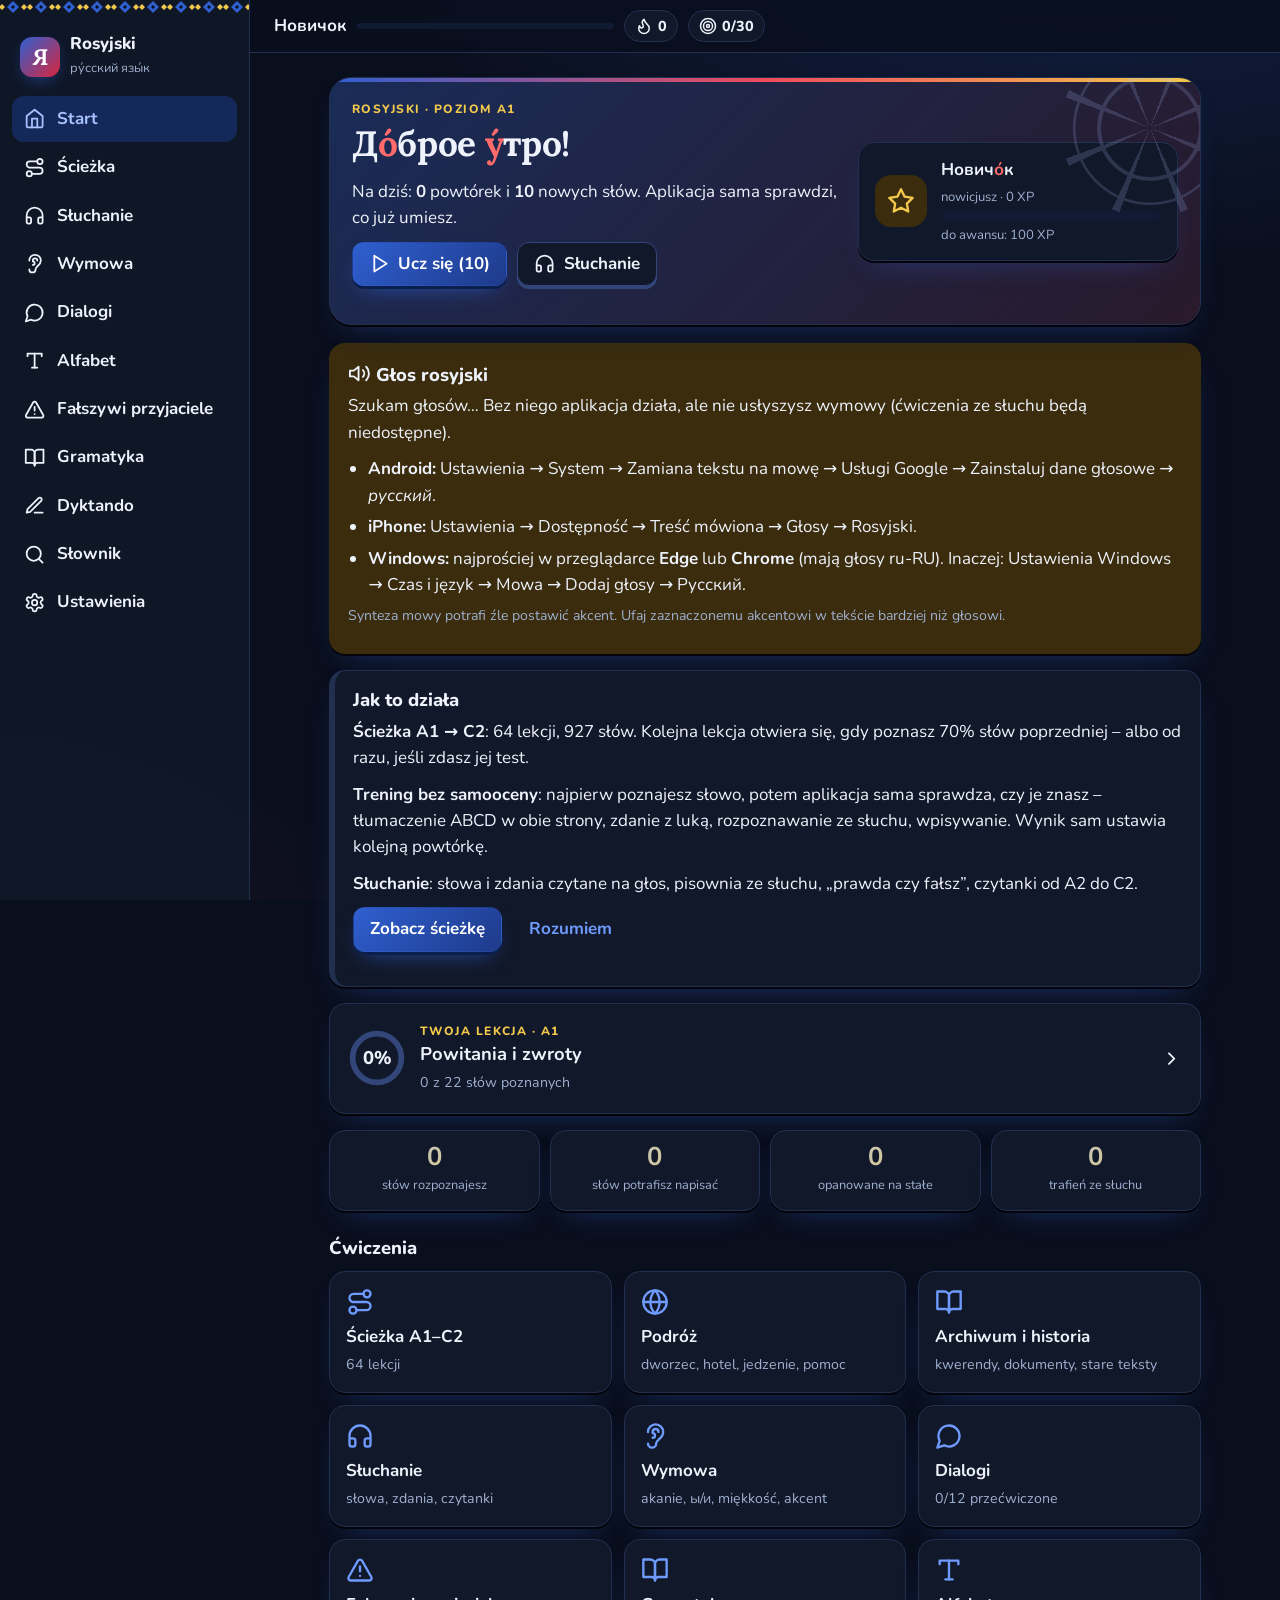
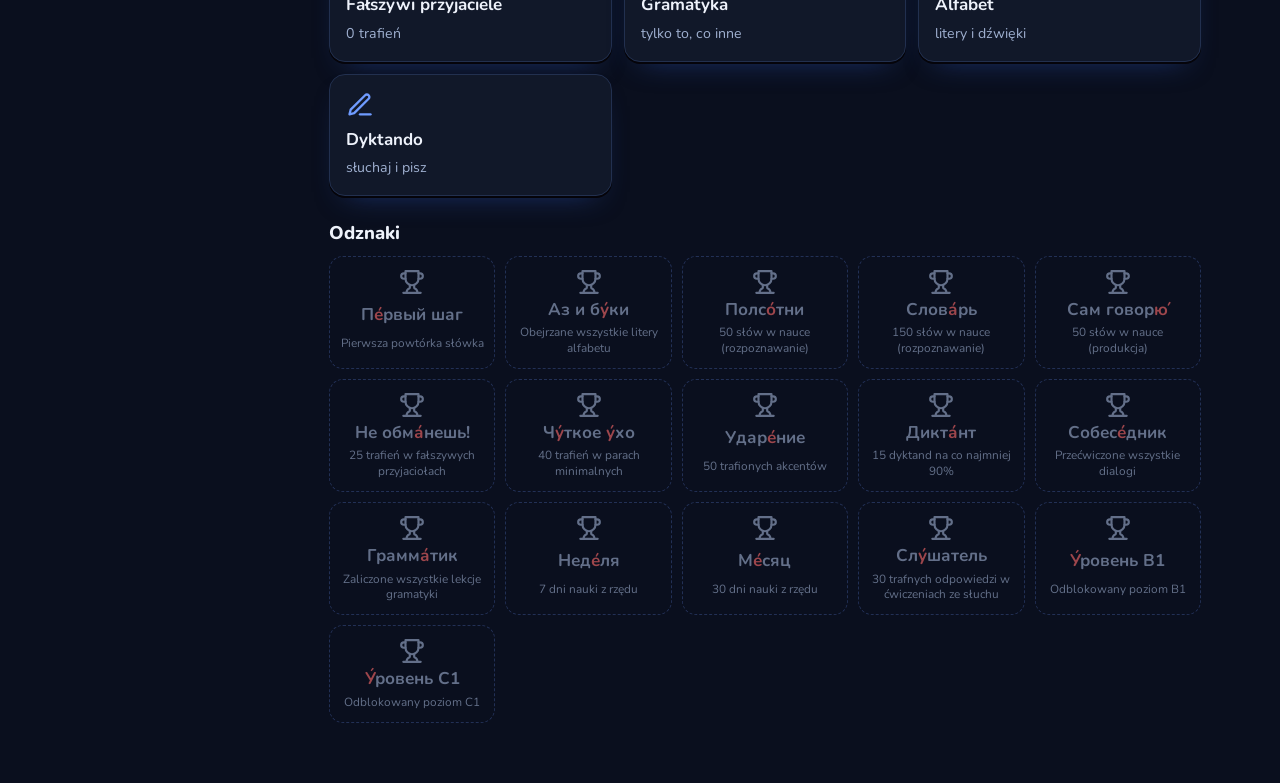
==== commit 132ec762: "XP: 1 dobra odpowiedź = 1 punkt (cel dzienny 30); krótsza nazwa aplikacji Co-Authored-By: Claude Opu" ====
--- a/docs/index.html
+++ b/docs/index.html
@@ -3,7 +3,7 @@
 <head>
 <meta charset="utf-8">
 <meta name="viewport" content="width=device-width, initial-scale=1, viewport-fit=cover">
-<title>Rosyjski dla Polaka</title>
+<title>Rosyjski</title>
 <meta name="description" content="Nauka języka rosyjskiego dla osób polskojęzycznych: ścieżka A1–C2, słownictwo z akcentem i powtórkami, słuchanie, fałszywi przyjaciele, wymowa, dialogi, gramatyka kontrastowa.">
 <meta name="theme-color" content="#0a0f1e">
 <meta name="apple-mobile-web-app-capable" content="yes">
@@ -474,7 +474,7 @@
 <body>
 <div class="app">
   <aside class="side" aria-label="Menu główne">
-    <a class="brand" href="#/start"><span class="ini">Я</span><span><b>Rosyjski dla Polaka</b><small>ру́сский язы́к</small></span></a>
+    <a class="brand" href="#/start"><span class="ini">Я</span><span><b>Rosyjski</b><small>ру́сский язы́к</small></span></a>
     <nav class="nav" id="nav"></nav>
   </aside>
   <div class="col">
@@ -2044,13 +2044,14 @@
   var KEY = 'rosyjski_dla_polaka_v1';
   var S = {
     srs: {}, newDay: { d: 0, r: 0, p: 0 },
-    settings: { newPerDay: 10, translit: true, stress: true, rate: 1, autoplay: true, theme: '', sound: true, sysKb: false, goal: 50 },
+    settings: { newPerDay: 10, translit: true, stress: true, rate: 1, autoplay: true, theme: '', sound: true, sysKb: false, goal: 30 },
     days: [], xp: 0, xpLog: {}, badges: {}, goalDays: [],
     stats: { ff: 0, pairs: 0, stress: 0, dict: 0, gg: 0, abc: {}, prodOk: 0 }, grammar: {}, dialogs: {}, seenIntro: false
   };
   try {
     var raw = localStorage.getItem(KEY);
     if (raw) { var o = JSON.parse(raw); Object.keys(o).forEach(function (k) { if (k === 'settings' || k === 'stats') Object.keys(o[k]).forEach(function (s) { S[k][s] = o[k][s]; }); else S[k] = o[k]; }); }
+    if (!S.xp1) { if (S.settings.goal === 50) S.settings.goal = 30; S.xp1 = 1; } // od 2026-10: 1 dobra odpowiedź = 1 XP
   } catch (e) { }
   function save() {
     var t = today(); if (S.days.indexOf(t) < 0) { S.days.push(t); S.days = S.days.slice(-500); }
@@ -2474,7 +2475,7 @@
     var L = G.level(), vs = SP.voiceStatus(), cu = currentUnit(), q = buildQueue('all');
     var dueN = q.filter(function (e) { return !e.isNew; }).length, newN = q.length - dueN;
     var r = SRS.mastery('r'), p = SRS.mastery('p');
-    var h = '<section class="hero"><div><p class="kicker">Rosyjski dla Polaka · poziom ' + cu.level + '</p><h1 lang="ru">' + st(hello) + '</h1><p class="lead">' +
+    var h = '<section class="hero"><div><p class="kicker">Rosyjski · poziom ' + cu.level + '</p><h1 lang="ru">' + st(hello) + '</h1><p class="lead">' +
       (q.length ? 'Na dziś: <b>' + dueN + '</b> powtórek i <b>' + newN + '</b> nowych słów. Aplikacja sama sprawdzi, co już umiesz.' : 'Wszystko na dziś zrobione. Отли́чно! Posłuchaj czytanki albo przećwicz dialog.') + '</p>' +
       '<div class="row"><a class="btn primary" href="#/trening/all">' + ic('play') + (q.length ? 'Ucz się (' + q.length + ')' : 'Trening') + '</a><a class="btn" href="#/sluchanie">' + ic('headphones') + 'Słuchanie</a></div></div>' +
       '<div class="lvcard"><span class="lvbadge">' + ic('star') + '</span><div><b lang="ru">' + st(L.name) + '</b><small>' + esc(L.pl) + ' · ' + S.xp + ' XP</small>' + bar(S.xp - L.from, L.to - L.from) + '<small>' + (L.next ? 'do awansu: ' + (L.to - S.xp) + ' XP' : 'najwyższy stopień') + '</small></div></div></section>';
@@ -2721,8 +2722,8 @@
       if (ok) {
         okc++; combo++; best = Math.max(best, combo);
         var mult = 1 + Math.min(2, Math.floor(combo / 4)), r = b ? b.getBoundingClientRect() : null;
-        G.addXP((e.dir === 'p' ? 8 : 5) * mult);
-        if (r) floatXP('+' + (e.dir === 'p' ? 8 : 5) * mult, r.left + r.width / 2, r.top);
+        G.addXP(1);
+        if (r) floatXP('+1', r.left + r.width / 2, r.top);
         if (e.dir === 'p') { S.stats.prodOk++; G.save(); }
         // nowe słowo: drugie sprawdzenie w tej samej sesji, ale w innej formie (zdanie z luką / PL → UA)
         if (e.isNew && !SRS.card(e.w, 'p')) queue.splice(Math.min(queue.length, pos + 4), 0, { w: e.w, dir: 'p', followUp: true });
@@ -2763,7 +2764,7 @@
       $('.sessbar').innerHTML = bar(k, items.length) + '<span>' + (k + 1) + '/' + items.length + '</span>' + (combo >= 3 ? '<span class="combo">' + ic('flame') + combo + '</span>' : '');
       var q = items[k];
       keyH = askMC($('#stage'), q, function (ok, b) {
-        if (ok) { good++; combo++; var r = b.getBoundingClientRect(); G.addXP(4, r.left, r.top); floatXP('+4', r.left + r.width / 2, r.top); if (o.counter) { S.stats[o.counter] = (S.stats[o.counter] || 0) + 1; G.save(); } }
+        if (ok) { good++; combo++; var r = b.getBoundingClientRect(); G.addXP(1, r.left, r.top); floatXP('+1', r.left + r.width / 2, r.top); if (o.counter) { S.stats[o.counter] = (S.stats[o.counter] || 0) + 1; G.save(); } }
         else combo = 0;
         k++; show();
       });
@@ -2842,7 +2843,7 @@
         b.onclick = function () {
           var k = +b.getAttribute('data-k');
           $$('.opt', box).forEach(function (x) { x.disabled = true; if (+x.getAttribute('data-k') === q[2]) x.classList.add('right'); });
-          if (k === q[2]) { good++; S.stats.listen++; G.addXP(6); G.sfx('ok'); } else { b.classList.add('wrong'); G.sfx('bad'); }
+          if (k === q[2]) { good++; S.stats.listen++; G.addXP(1); G.sfx('ok'); } else { b.classList.add('wrong'); G.sfx('bad'); }
           answered++;
           if (answered === t.qs.length) {
             S.stats.texts[t.id] = Math.max(S.stats.texts[t.id] || 0, good); G.save(); G.checkBadges();
@@ -2935,7 +2936,7 @@
         b.onclick = function () {
           var o = opts[+b.getAttribute('data-i')];
           $$('.opt').forEach(function (x) { x.disabled = true; if (opts[+x.getAttribute('data-i')][1]) x.classList.add('right'); });
-          if (o[1]) { good++; S.stats.ff++; G.save(); G.addXP(4); G.sfx('ok'); } else { b.classList.add('wrong'); G.sfx('bad'); }
+          if (o[1]) { good++; S.stats.ff++; G.save(); G.addXP(1); G.sfx('ok'); } else { b.classList.add('wrong'); G.sfx('bad'); }
           $('#fb').innerHTML = '<div class="card note"><p><b lang="ru">' + st(f[0]) + '</b> = ' + esc(f[1]) + '. ' + (f[3] && f[3] !== '–' ? 'Polskie „' + esc(f[2]) + '” to po rosyjsku <b lang="ru">' + st(f[3]) + '</b>.' : '') + '</p><p lang="ru">' + st(f[4]) + '</p><p class="muted small">' + esc(f[5]) + '</p><button class="btn primary block" id="nx">Dalej</button></div>';
           $('#nx').onclick = function () { k++; q(); };
         };
@@ -2987,7 +2988,7 @@
         b.onclick = function () {
           var s = +b.getAttribute('data-s');
           $$('.opt').forEach(function (x) { x.disabled = true; if (+x.getAttribute('data-s') === side) x.classList.add('right'); });
-          if (s === side) { good++; S.stats.pairs++; G.save(); G.addXP(2); G.sfx('ok'); } else { b.classList.add('wrong'); G.sfx('bad'); }
+          if (s === side) { good++; S.stats.pairs++; G.save(); G.addXP(1); G.sfx('ok'); } else { b.classList.add('wrong'); G.sfx('bad'); }
           $('#fb').innerHTML = '<div class="row center">' + say(it[0]) + '<span lang="ru">' + st(it[0]) + '</span><span class="muted">vs</span><span lang="ru">' + st(it[2]) + '</span>' + say(it[2]) + '</div><button class="btn primary block" id="nx">Dalej</button>';
           $('#nx').onclick = function () { k++; q(); };
         };
@@ -3011,7 +3012,7 @@
         b.onclick = function () {
           var l = b.getAttribute('data-l');
           $$('.opt').forEach(function (x) { x.disabled = true; if (x.getAttribute('data-l') === right) x.classList.add('right'); });
-          if (l === right) { good++; S.stats.gg++; G.save(); G.addXP(2); G.sfx('ok'); } else { b.classList.add('wrong'); G.sfx('bad'); }
+          if (l === right) { good++; S.stats.gg++; G.save(); G.addXP(1); G.sfx('ok'); } else { b.classList.add('wrong'); G.sfx('bad'); }
           $('.big.ua').innerHTML = st(word); SP.speak(word);
           $('#fb').innerHTML = '<button class="btn primary block" id="nx">Dalej</button>'; $('#nx').onclick = function () { k++; q(); };
         };
@@ -3038,7 +3039,7 @@
         b.onclick = function () {
           var i = +b.getAttribute('data-i');
           $$('.lt.v').forEach(function (x) { x.disabled = true; if (+x.getAttribute('data-i') === idx) x.classList.add('right'); });
-          if (i === idx) { good++; S.stats.stress++; G.save(); G.addXP(2); G.sfx('ok'); } else { b.classList.add('wrong'); G.sfx('bad'); }
+          if (i === idx) { good++; S.stats.stress++; G.save(); G.addXP(1); G.sfx('ok'); } else { b.classList.add('wrong'); G.sfx('bad'); }
           SP.speak(word);
           $('#fb').innerHTML = '<div class="row center"><span class="ua bigish" lang="ru">' + U.st(word) + '</span>' + say(word) + '</div><button class="btn primary block" id="nx">Dalej</button>';
           $('#nx').onclick = function () { k++; q(); };
@@ -3109,7 +3110,7 @@
                 var exp = norm(line).split(' '), best = 0, bestAlt = alts[0];
                 alts.forEach(function (al) { var got = norm(al).split(' '), hit = exp.filter(function (w) { return got.indexOf(w) >= 0; }).length / exp.length; if (hit > best) { best = hit; bestAlt = al; } });
                 box.innerHTML = 'Rozpoznano: <span lang="ru">„' + esc(bestAlt) + '”</span> – ' + (best >= 1 ? '<b class="okc">wszystkie słowa</b>' : '<b class="mid">' + Math.round(best * 100) + '% słów</b>');
-                if (best >= .8) G.addXP(2);
+                if (best >= .8) G.addXP(1);
               });
             } catch (e) { box.innerHTML = '<span class="badc">Rozpoznawanie niedostępne.</span>'; }
           }
@@ -3133,7 +3134,7 @@
       })(i);
     }
     function roleplay(r) { showText = false; render(); playSeq(0, r); }
-    function markDone() { if (!S.dialogs[d.id]) { S.dialogs[d.id] = U.today(); G.save(); G.addXP(15); G.checkBadges(); } else G.addXP(3); }
+    function markDone() { if (!S.dialogs[d.id]) { S.dialogs[d.id] = U.today(); G.save(); G.addXP(1); G.checkBadges(); } }
     cleanup = function () { stopFlag = true; if (recIdx >= 0) SP.stopRec(); };
     render();
   };
@@ -3170,7 +3171,7 @@
       $('#res').innerHTML = '<div class="verdict ' + (score >= .9 ? 'ok' : score >= .6 ? 'typo' : 'bad') + '"><b>' + Math.round(score * 100) + '%</b> ' + (score >= .9 ? G.praise() : 'Porównaj z wzorem:') + '</div>' +
         '<p class="dict" lang="ru">' + sw.map(function (w, k) { return '<span class="' + (hit[k] ? 'okw' : 'badw') + '">' + st(w) + '</span>'; }).join(' ') + ' ' + say(item[0]) + '</p><p class="muted">' + esc(item[1]) + '</p>';
       inp.disabled = true; $('#kbh').style.display = 'none';
-      G.addXP(Math.round(score * 8)); G.sfx(score >= .9 ? 'ok' : 'bad');
+      G.addXP(score >= .9 ? 1 : 0); G.sfx(score >= .9 ? 'ok' : 'bad');
       if (score >= .9) { S.stats.dict++; G.save(); G.checkBadges(); }
       $('#chk').textContent = 'Następne'; $('#chk').onclick = newItem;
       void words;
@@ -3204,7 +3205,7 @@
         b.onclick = function () {
           var k = +b.getAttribute('data-k');
           $$('.opt', box).forEach(function (x) { x.disabled = true; if (+x.getAttribute('data-k') === q[2]) x.classList.add('right'); });
-          if (k === q[2]) { good++; G.addXP(3); G.sfx('ok'); } else { b.classList.add('wrong'); G.sfx('bad'); }
+          if (k === q[2]) { good++; G.addXP(1); G.sfx('ok'); } else { b.classList.add('wrong'); G.sfx('bad'); }
           SP.speak(q[1][q[2]]);
           answered++;
           if (answered === g.quiz.length) {
@@ -3257,7 +3258,7 @@
       $$('.opt').forEach(function (b) {
         b.onclick = function () {
           $$('.opt').forEach(function (x) { x.disabled = true; if (x.getAttribute('data-o') === right) x.classList.add('right'); });
-          if (b.getAttribute('data-o') === right) { good++; G.addXP(2); G.sfx('ok'); } else { b.classList.add('wrong'); G.sfx('bad'); }
+          if (b.getAttribute('data-o') === right) { good++; G.addXP(1); G.sfx('ok'); } else { b.classList.add('wrong'); G.sfx('bad'); }
           SP.speak(w.ua);
           $('#fb').innerHTML = '<p class="center">' + esc(w.pl) + '</p><button class="btn primary block" id="nx">Dalej</button>'; $('#nx').onclick = function () { k++; q(); };
         };
@@ -3294,7 +3295,7 @@
     main.innerHTML = h;
     function upd(k, v) { s[k] = v; G.save(); }
     $('#npd').onchange = function () { upd('newPerDay', Math.max(0, Math.min(50, +this.value || 0))); };
-    $('#goal').onchange = function () { upd('goal', Math.max(10, +this.value || 50)); renderStatus(); };
+    $('#goal').onchange = function () { upd('goal', Math.max(10, +this.value || 30)); renderStatus(); };
     $('#str').onchange = function () { upd('stress', this.checked); };
     $('#trs').onchange = function () { upd('translit', this.checked); };
     $('#ap').onchange = function () { upd('autoplay', this.checked); };
